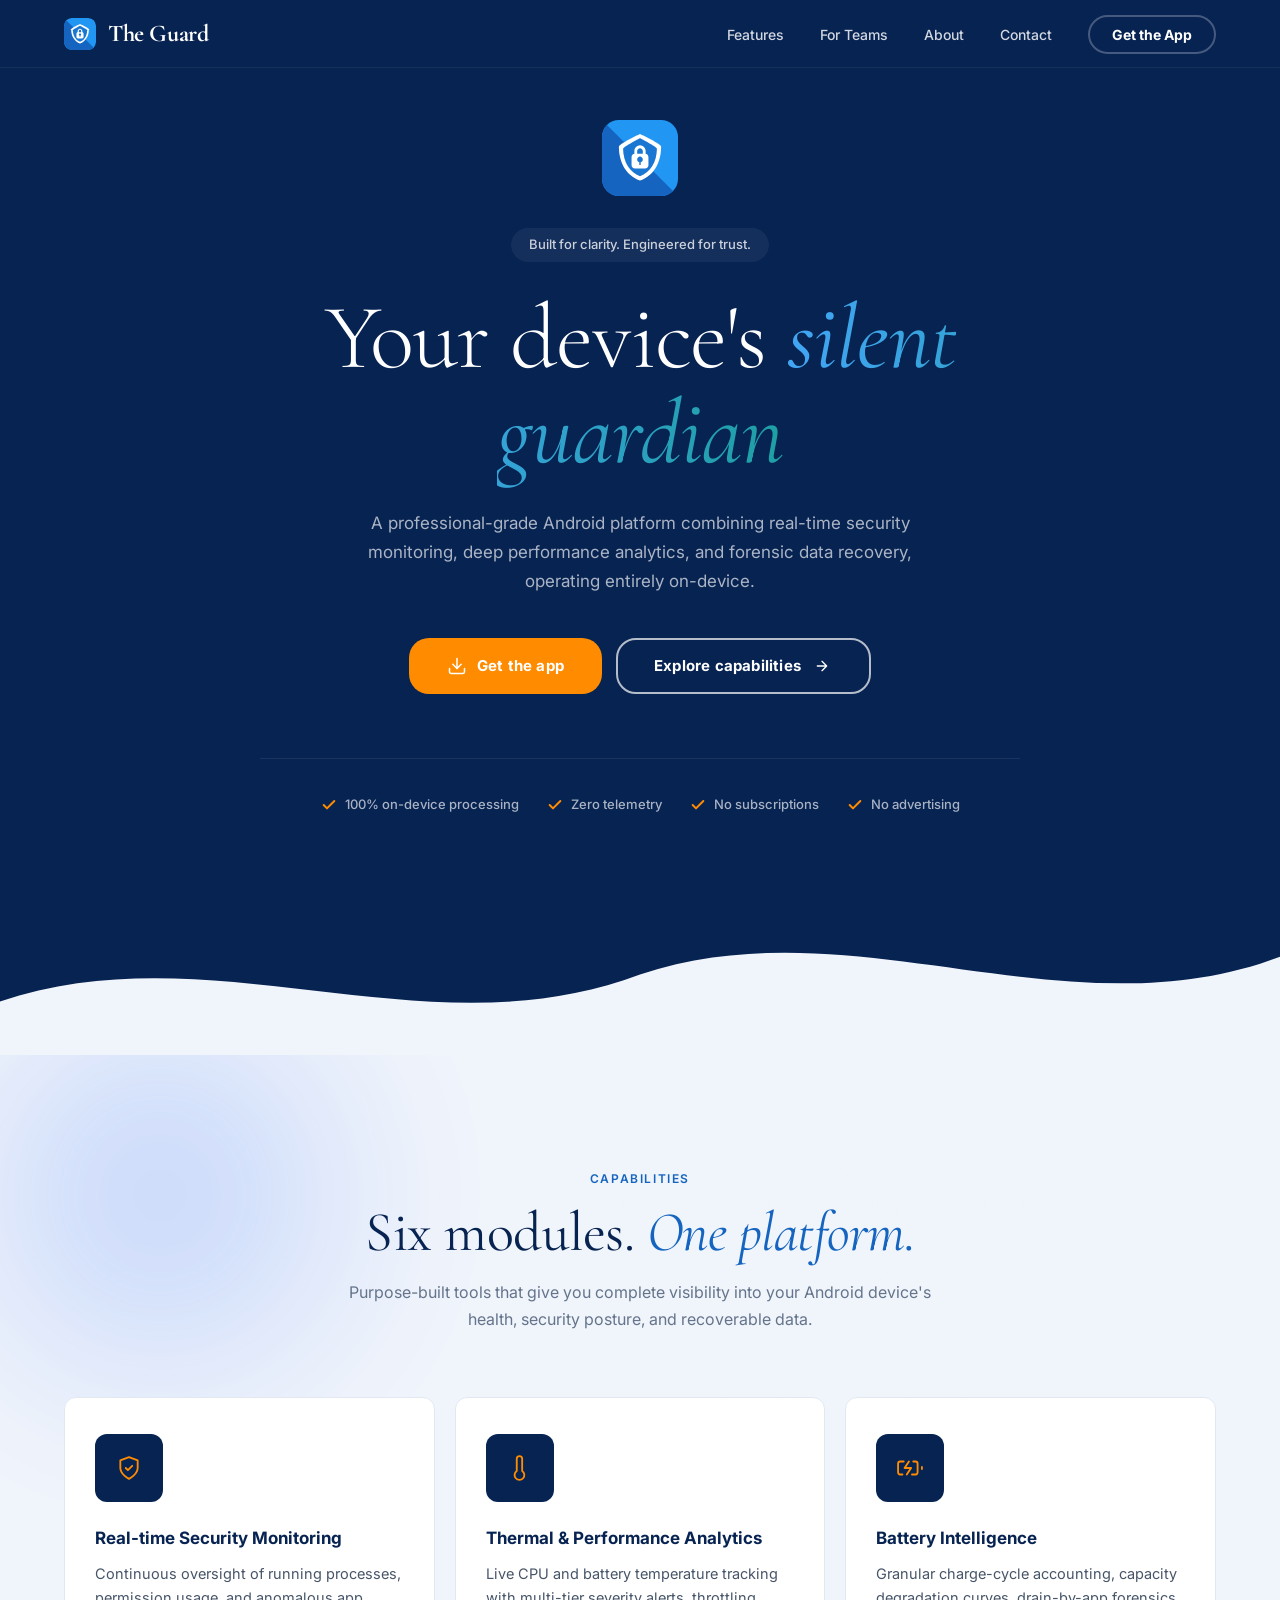
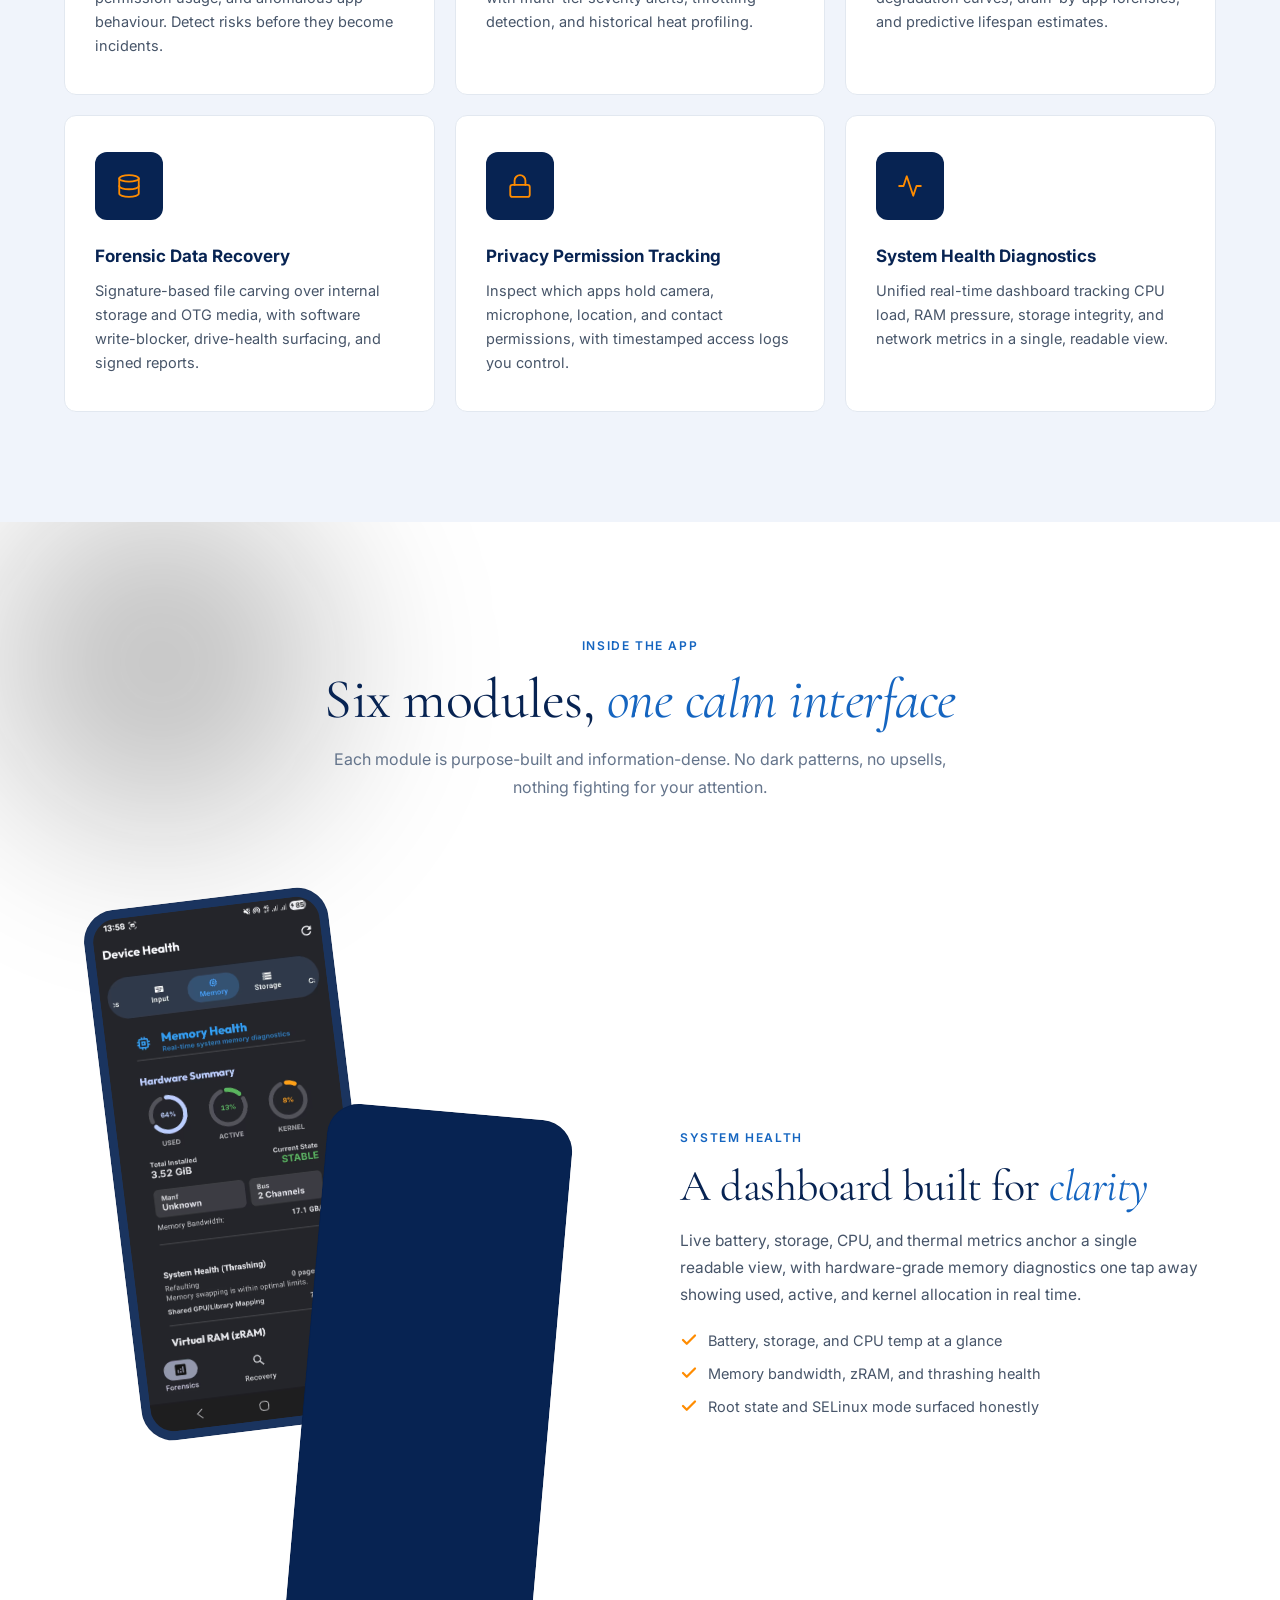
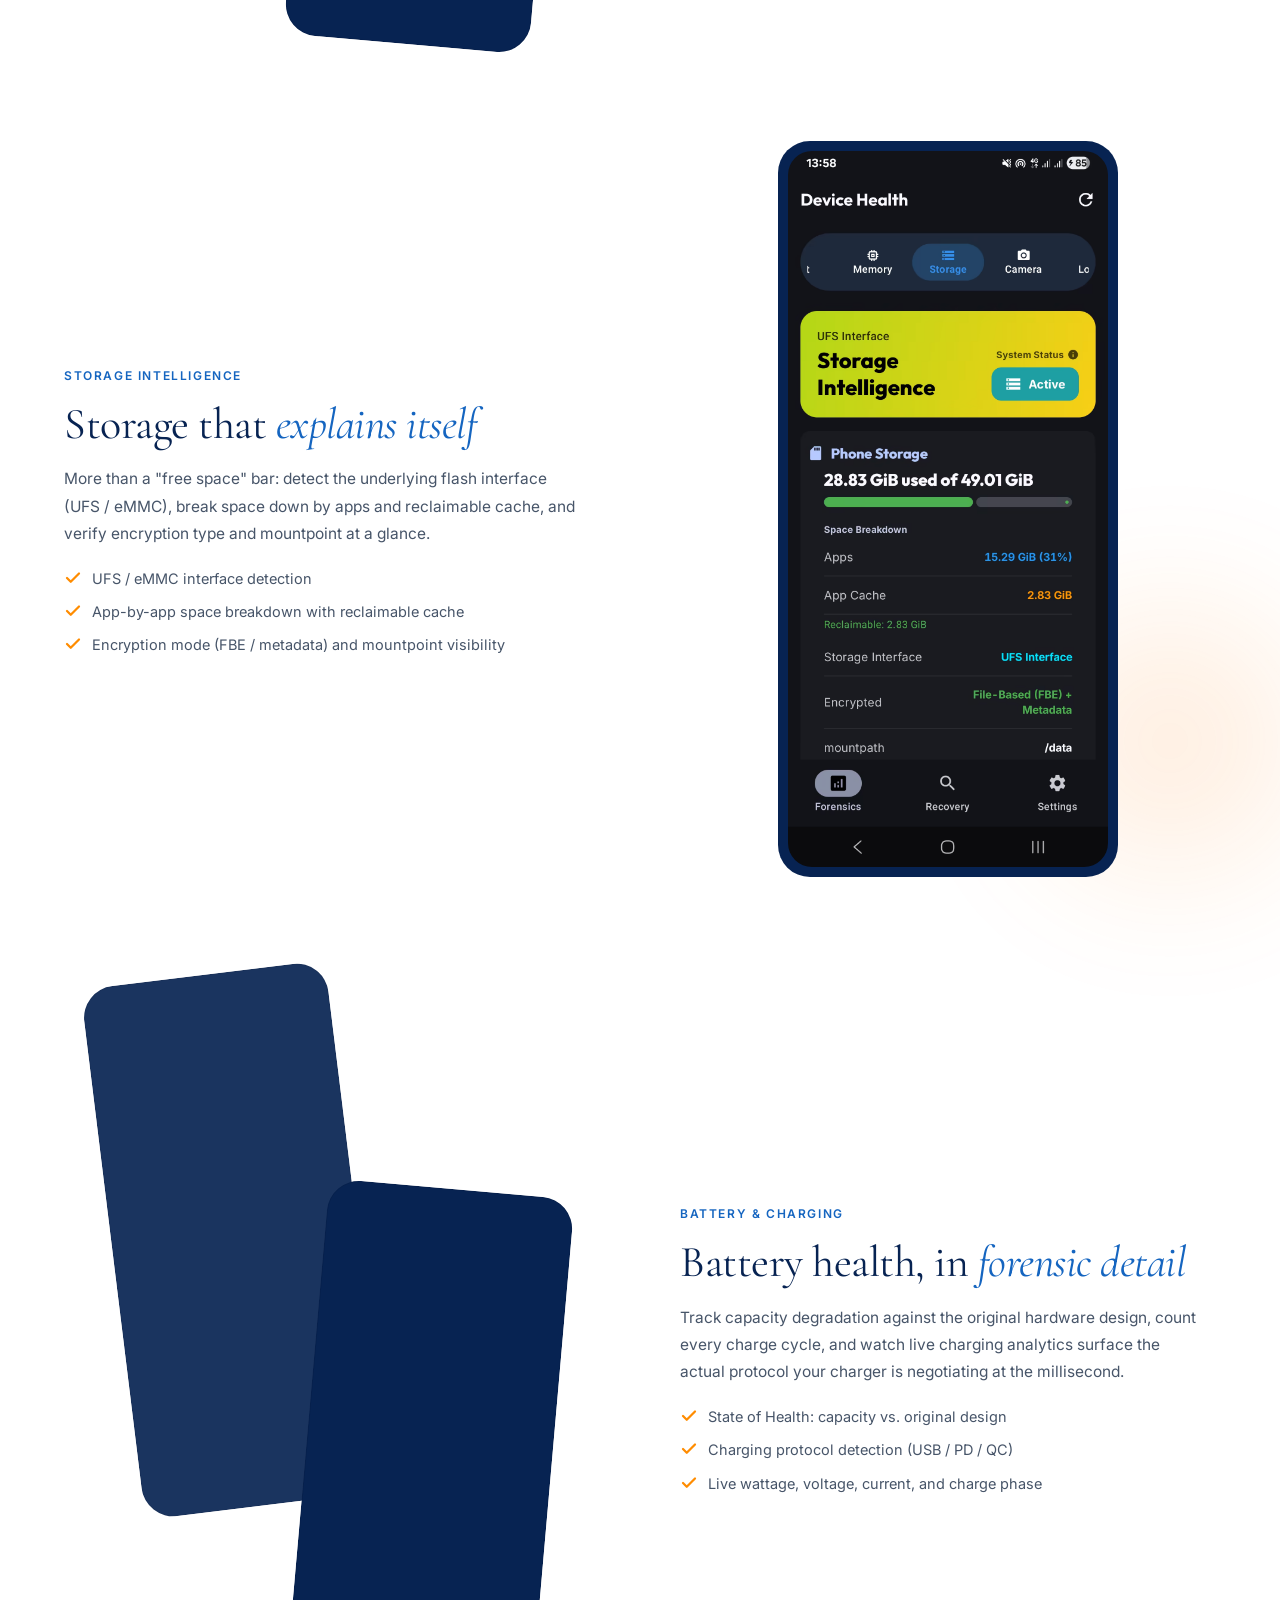
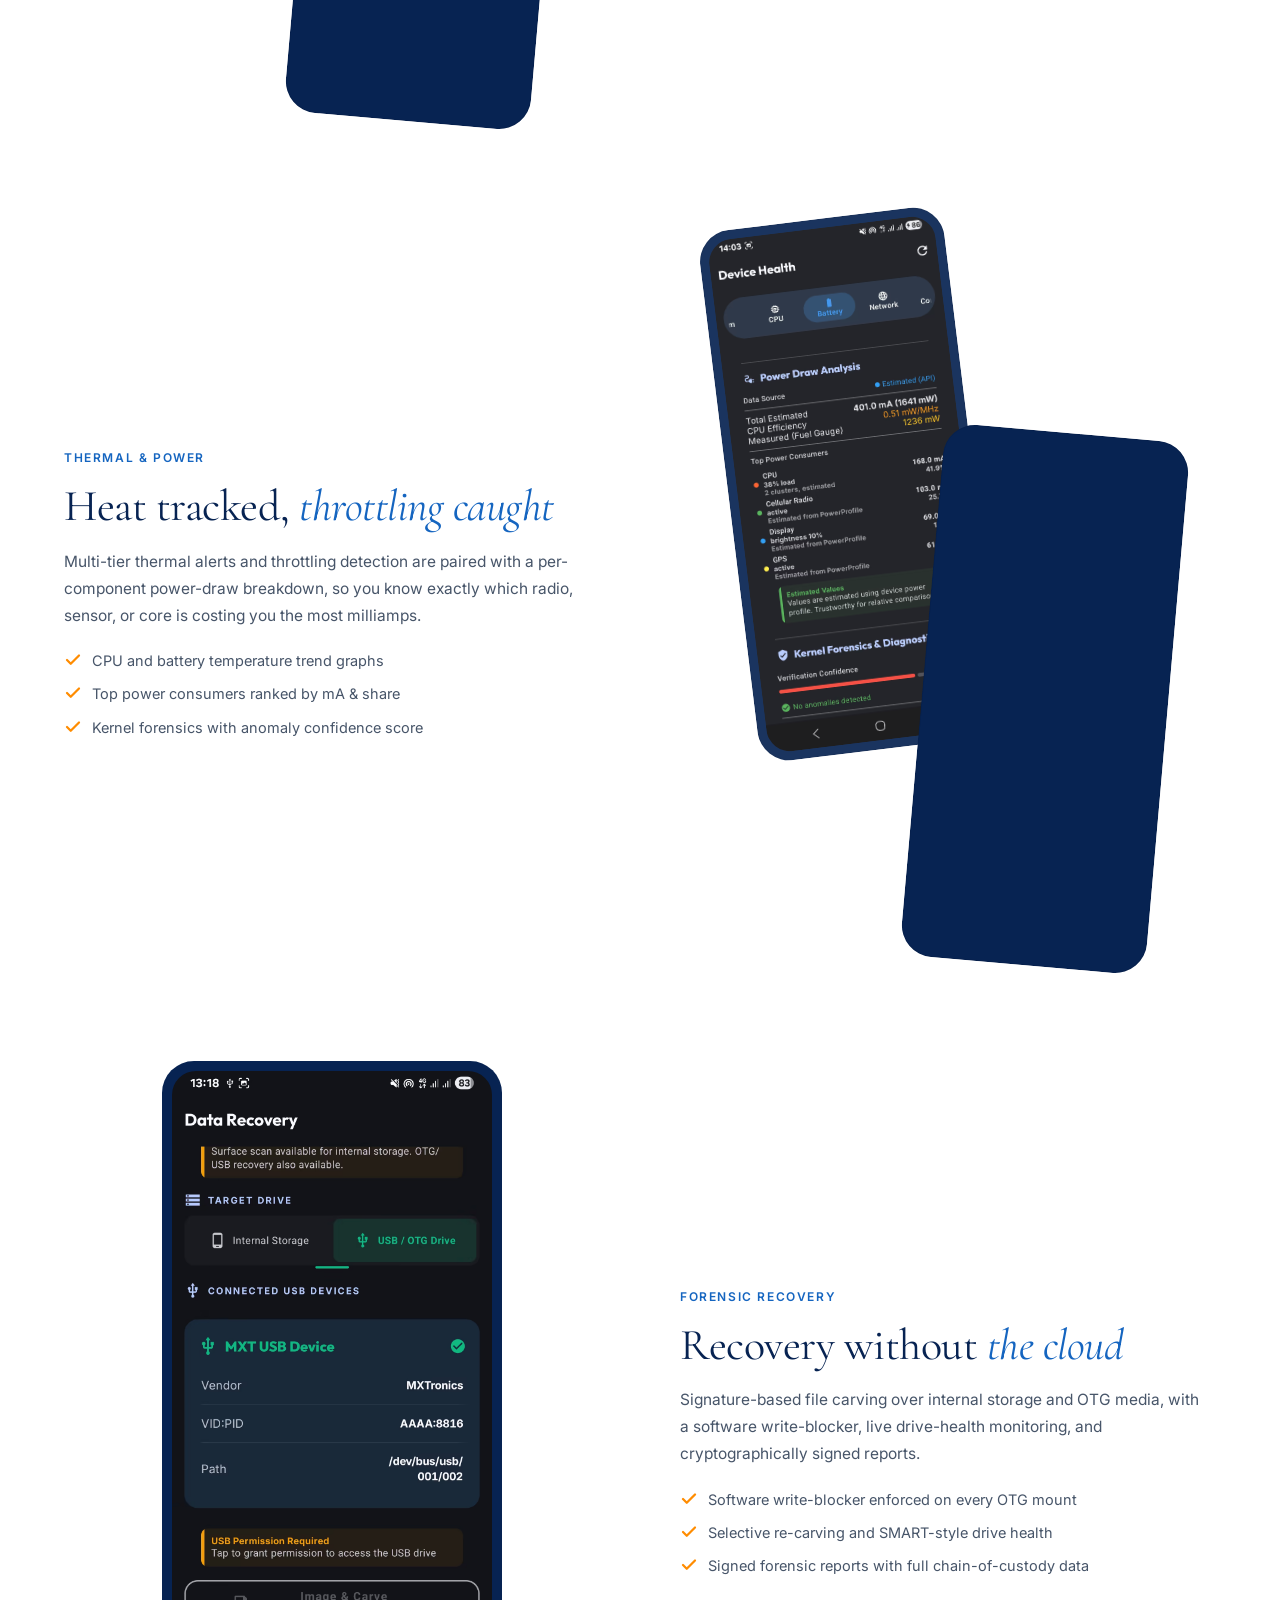
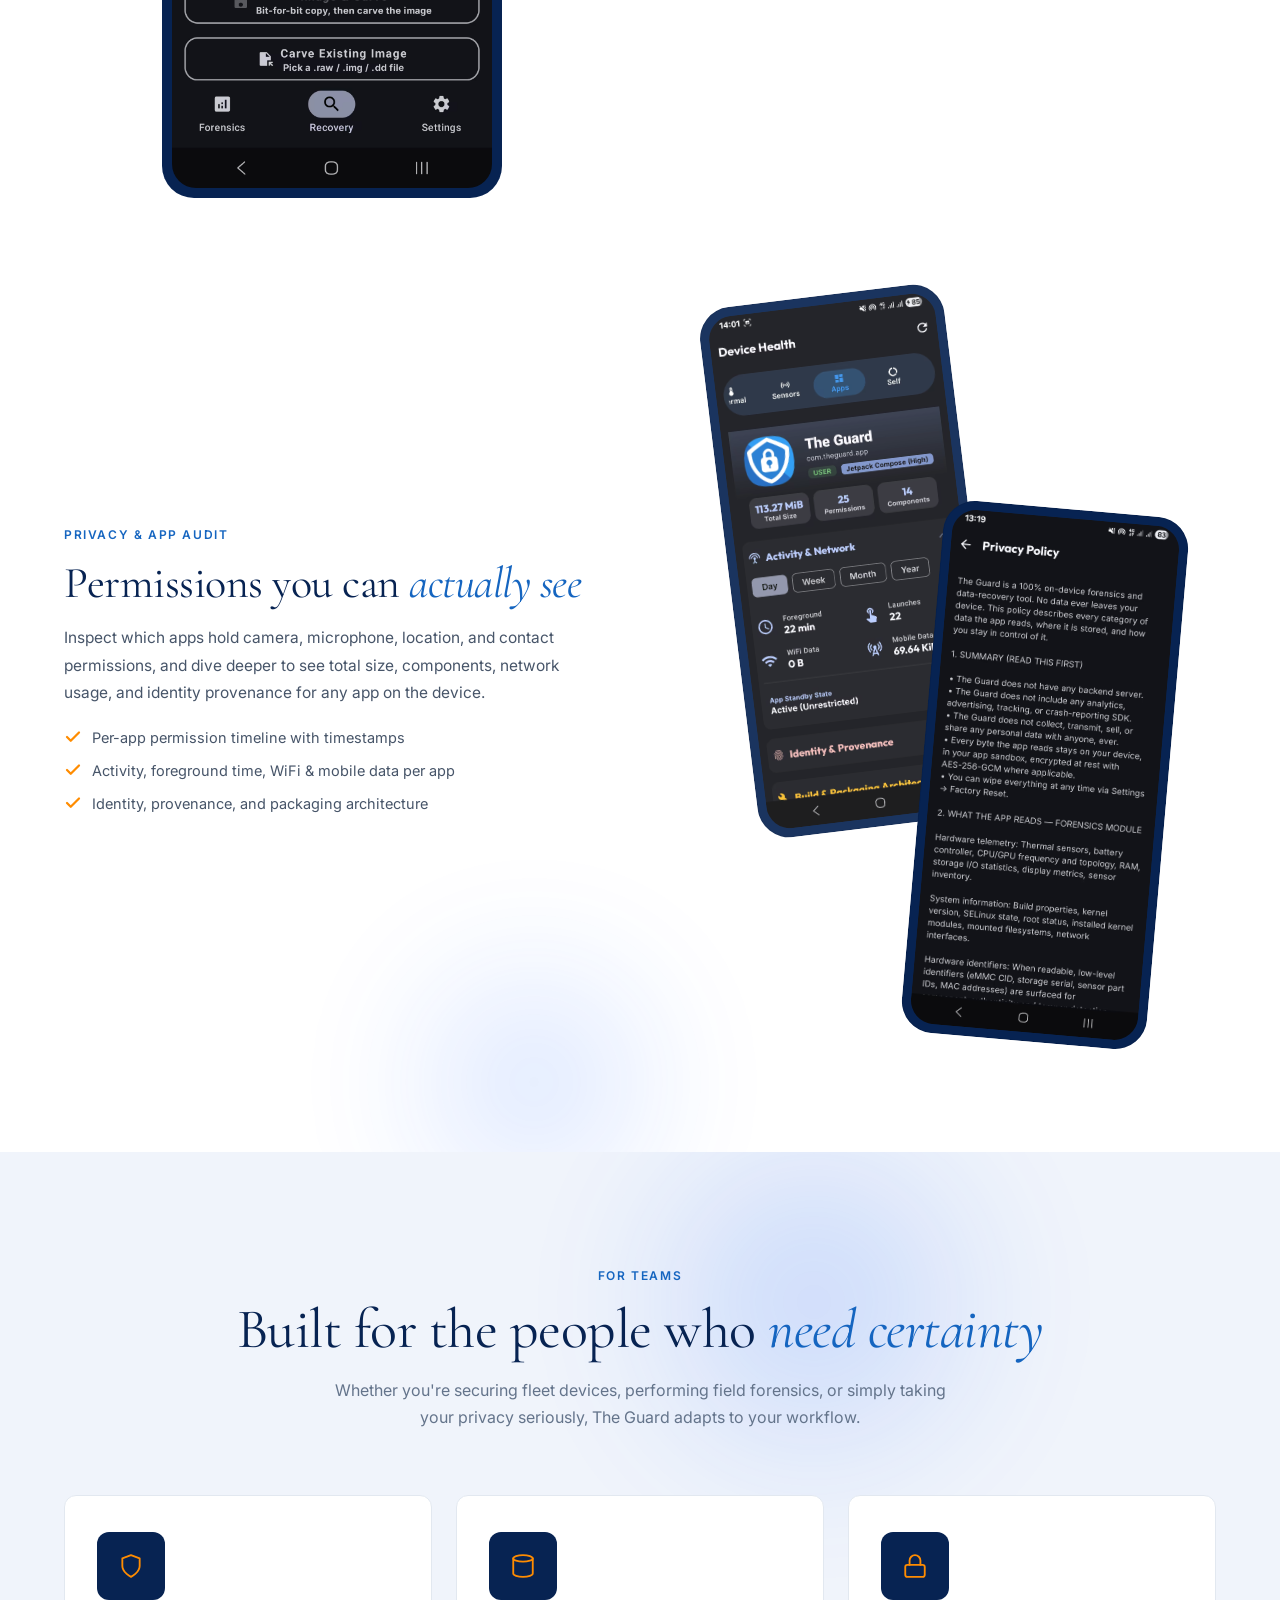
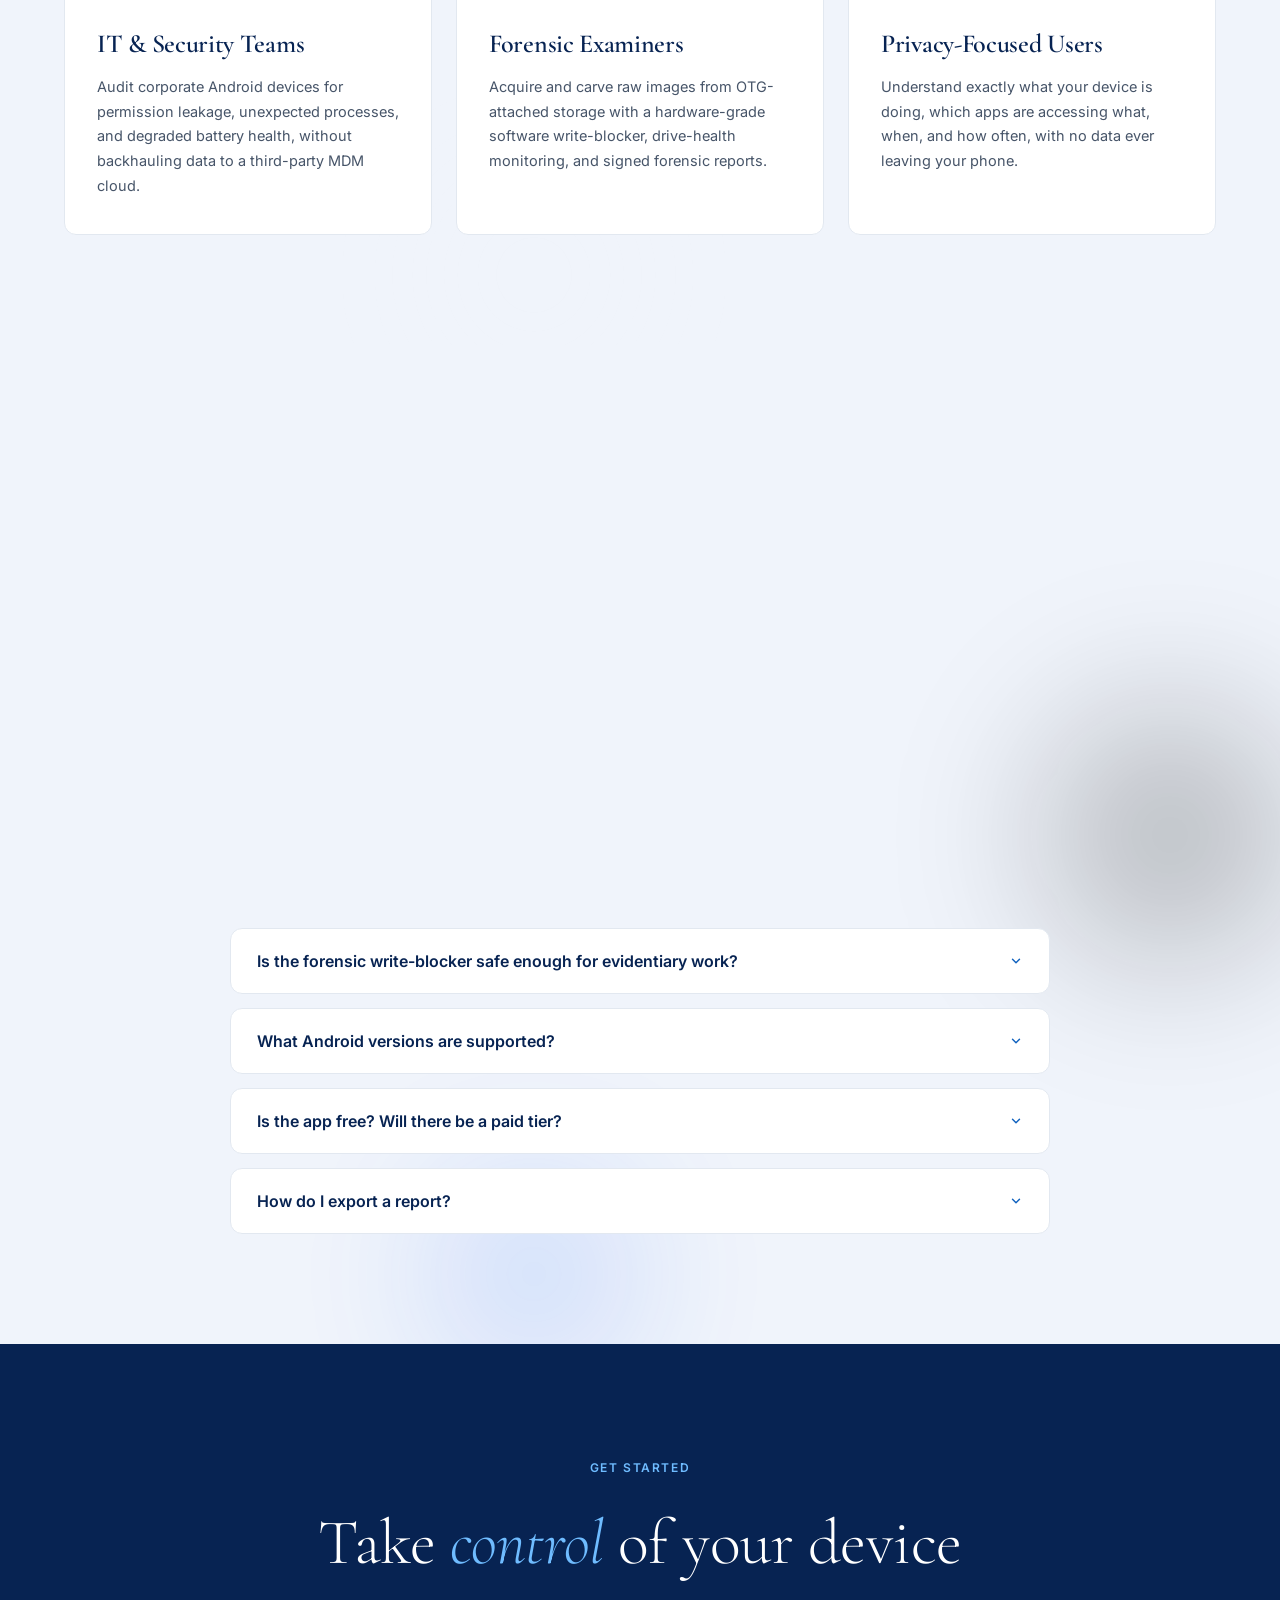
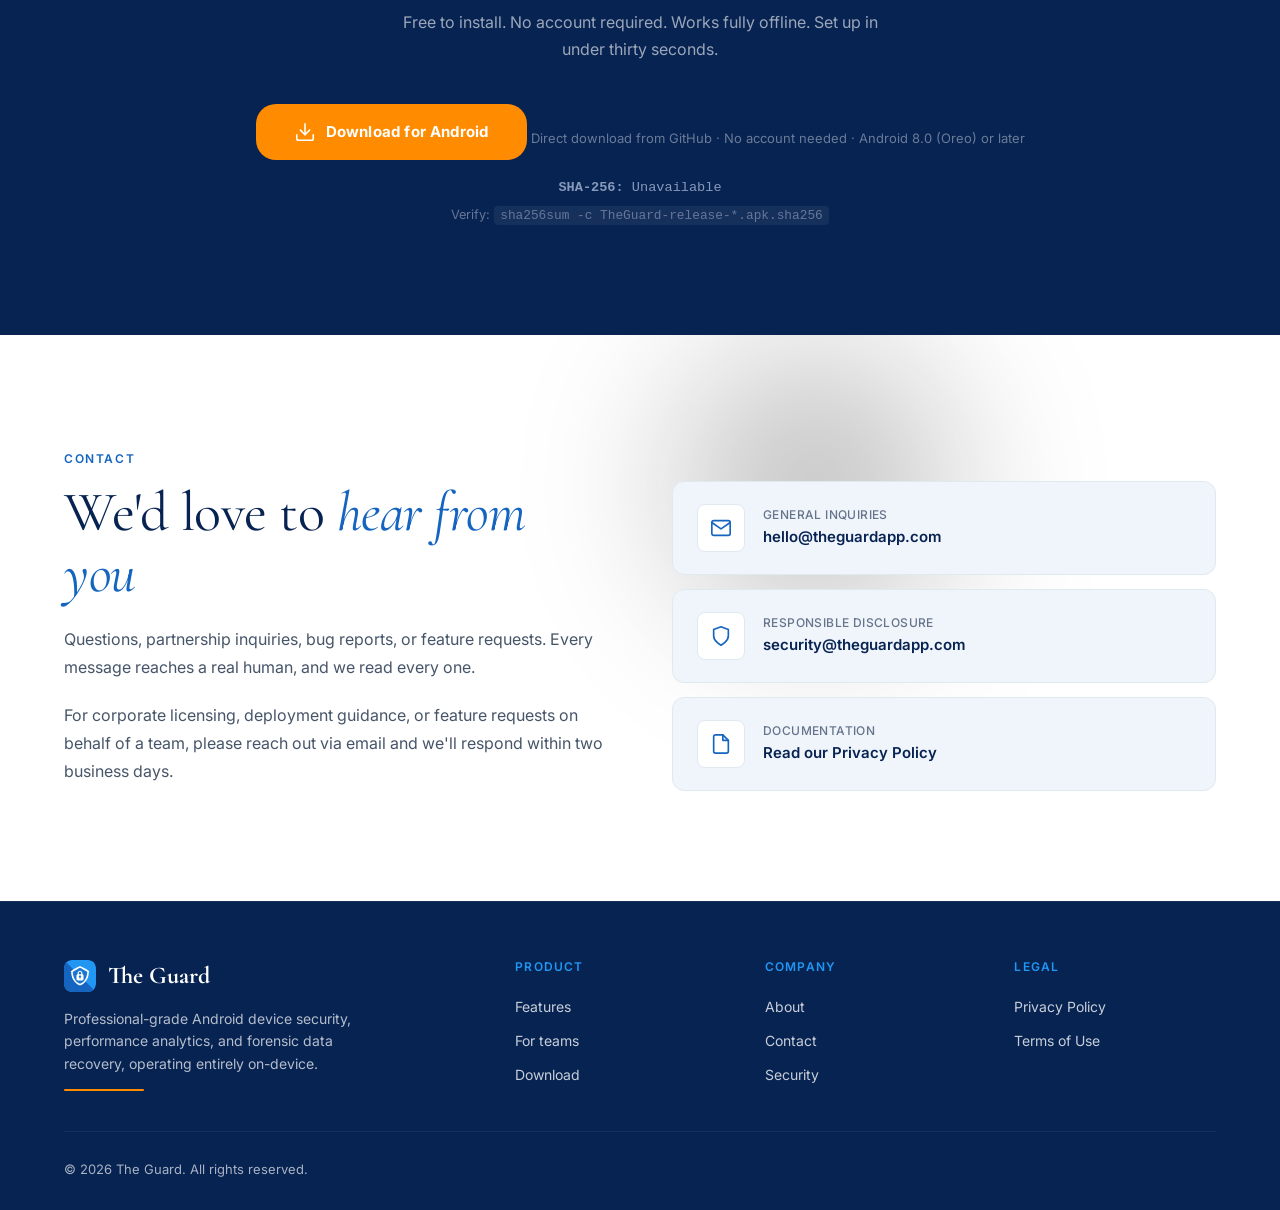
==== index.html @ e8d5ac8f "Dynamic SHA-256 fetch from latest release; update download button dynamically" ====
<!DOCTYPE html>
<html lang="en" class="no-js">
<head>
<meta charset="UTF-8">
<meta name="viewport" content="width=device-width, initial-scale=1.0">
<meta name="theme-color" content="#07101F">
<script>document.documentElement.classList.replace('no-js','js');</script>
<title>The Guard — Professional Device Security & Health Platform</title>
<meta name="description" content="Local-first Android security, performance analytics, and forensic-grade data recovery. Zero telemetry. Zero subscriptions.">
<link rel="canonical" href="https://theguardapp.github.io/">

<meta property="og:type" content="website">
<meta property="og:title" content="The Guard — Professional Device Security & Health Platform">
<meta property="og:description" content="Local-first Android security, performance analytics, and forensic-grade data recovery. Zero telemetry.">
<meta property="og:url" content="https://theguardapp.github.io/">
<meta property="og:image" content="https://theguardapp.github.io/assets/og-image.png">
<meta property="og:image:width" content="1200">
<meta property="og:image:height" content="630">
<meta property="og:image:alt" content="The Guard — your device's silent guardian. Local-first Android security, analytics & forensic recovery.">
<meta name="twitter:card" content="summary_large_image">
<meta name="twitter:title" content="The Guard — Professional Device Security & Health Platform">
<meta name="twitter:description" content="Local-first Android security, performance analytics, and forensic-grade data recovery.">
<meta name="twitter:image" content="https://theguardapp.github.io/assets/og-image.png">

<link rel="icon" type="image/svg+xml" href="favicon.svg">
<link rel="preconnect" href="https://fonts.googleapis.com">
<link rel="preconnect" href="https://fonts.gstatic.com" crossorigin>
<link href="https://fonts.googleapis.com/css2?family=Cormorant+Garamond:ital,wght@0,300;0,400;0,600;0,700;1,400&family=Inter:wght@300;400;500;600;700&display=swap" rel="stylesheet">
<link rel="stylesheet" href="assets/style.css">

<!-- Overrides: orb palette + mobile footer alignment -->
<style>
  /* Orb colour overrides: blue · orange · white · black */
  .orb-blue   { background: radial-gradient(circle, rgba(30, 100, 255, 0.55) 0%, transparent 70%); }
  .orb-teal   { background: radial-gradient(circle, rgba(255, 130, 20, 0.50) 0%, transparent 70%); }
  .orb-violet { background: radial-gradient(circle, rgba(255, 255, 255, 0.30) 0%, transparent 70%); }
  .orb-cyan   { background: radial-gradient(circle, rgba(10, 10, 10, 0.60) 0%, transparent 70%); }

  /* Footer columns: left-align on mobile */
  @media (max-width: 768px) {
    .footer-col,
    .footer-col h3,
    .footer-col ul,
    .footer-col ul li,
    .footer-col ul li a {
      text-align: left;
      align-items: flex-start;
      justify-content: flex-start;
    }
  }
</style>

<script type="application/ld+json">
{
  "@context":"https://schema.org",
  "@type":"SoftwareApplication",
  "name":"The Guard",
  "operatingSystem":"Android 8.0+",
  "applicationCategory":"SecurityApplication",
  "offers":{"@type":"Offer","price":"0","priceCurrency":"USD"}
}
</script>
</head>
<body>

<a class="skip-link" href="#main">Skip to content</a>

<!-- NAV -->
<nav id="nav" aria-label="Primary">
  <a href="#hero" class="nav-brand">
    <img class="mark" src="favicon.svg" alt="" aria-hidden="true">
    The Guard
  </a>
  <button class="nav-toggle" aria-label="Toggle navigation" aria-expanded="false" aria-controls="nav-links">
    <svg viewBox="0 0 24 24" fill="none" stroke="currentColor" stroke-width="2" stroke-linecap="round" stroke-linejoin="round">
      <line x1="4" y1="7" x2="20" y2="7"/><line x1="4" y1="12" x2="20" y2="12"/><line x1="4" y1="17" x2="20" y2="17"/>
    </svg>
  </button>
  <ul class="nav-links" id="nav-links">
    <li><a href="#features">Features</a></li>
    <li><a href="#use-cases">For Teams</a></li>
    <li><a href="about.html">About</a></li>
    <li><a href="#contact">Contact</a></li>
    <li><a href="#download" class="nav-cta">Get the App</a></li>
  </ul>
</nav>

<main id="main">

<!-- HERO -->
<section id="hero">
  <img class="hero-mark" src="favicon.svg" alt="The Guard logo">
  <div class="hero-eyebrow">Built for clarity. Engineered for trust.</div>
  <h1 class="hero-title">Your device's <em>silent guardian</em></h1>
  <p class="hero-sub">A professional-grade Android platform combining real-time security monitoring, deep performance analytics, and forensic data recovery, operating entirely on-device.</p>
  <div class="hero-actions">
    <a href="#download" class="btn btn-primary">
      <svg width="20" height="20" viewBox="0 0 24 24" fill="none" stroke="currentColor" stroke-width="1.8" stroke-linecap="round" stroke-linejoin="round" aria-hidden="true">
        <path d="M21 15v4a2 2 0 0 1-2 2H5a2 2 0 0 1-2-2v-4"/><polyline points="7 10 12 15 17 10"/><line x1="12" y1="15" x2="12" y2="3"/>
      </svg>
      Get the app
    </a>
    <a href="#features" class="btn btn-ghost">
      Explore capabilities
      <svg width="16" height="16" viewBox="0 0 24 24" fill="none" stroke="currentColor" stroke-width="2" stroke-linecap="round" stroke-linejoin="round" aria-hidden="true">
        <path d="M5 12h14M12 5l7 7-7 7"/>
      </svg>
    </a>
  </div>
  <div class="trust-strip">
    <span class="trust-pill">
      <svg viewBox="0 0 24 24" fill="none" stroke="currentColor" stroke-width="2" stroke-linecap="round" stroke-linejoin="round"><path d="M20 6 9 17l-5-5"/></svg>
      100% on-device processing
    </span>
    <span class="trust-pill">
      <svg viewBox="0 0 24 24" fill="none" stroke="currentColor" stroke-width="2" stroke-linecap="round" stroke-linejoin="round"><path d="M20 6 9 17l-5-5"/></svg>
      Zero telemetry
    </span>
    <span class="trust-pill">
      <svg viewBox="0 0 24 24" fill="none" stroke="currentColor" stroke-width="2" stroke-linecap="round" stroke-linejoin="round"><path d="M20 6 9 17l-5-5"/></svg>
      No subscriptions
    </span>
    <span class="trust-pill">
      <svg viewBox="0 0 24 24" fill="none" stroke="currentColor" stroke-width="2" stroke-linecap="round" stroke-linejoin="round"><path d="M20 6 9 17l-5-5"/></svg>
      No advertising
    </span>
  </div>
  <svg class="hero-wave" viewBox="0 0 1440 200" preserveAspectRatio="none" aria-hidden="true">
    <path d="M0,140 C240,60 480,200 720,110 C960,30 1200,180 1440,90 L1440,200 L0,200 Z"/>
  </svg>
</section>

<!-- FEATURES -->
<section id="features">
  <div class="orb-layer" aria-hidden="true">
    <span class="orb orb-blue orb-1"></span>
    <span class="orb orb-violet orb-4"></span>
  </div>
  <div class="container">
    <div class="section-head">
      <span class="section-tag reveal">Capabilities</span>
      <h2 class="section-title reveal d1">Six modules. <em>One platform.</em></h2>
      <p class="section-sub reveal d2">Purpose-built tools that give you complete visibility into your Android device's health, security posture, and recoverable data.</p>
    </div>
    <div class="features-grid reveal">
      <article class="feat-card">
        <div class="feat-icon">
          <svg viewBox="0 0 24 24" fill="none" stroke="currentColor" stroke-width="1.7" stroke-linecap="round" stroke-linejoin="round" aria-hidden="true">
            <path d="M12 22s8-4 8-10V5l-8-3-8 3v7c0 6 8 10 8 10z"/><path d="m9 12 2 2 4-4"/>
          </svg>
        </div>
        <h3 class="feat-title">Real-time Security Monitoring</h3>
        <p class="feat-desc">Continuous oversight of running processes, permission usage, and anomalous app behaviour. Detect risks before they become incidents.</p>
      </article>

      <article class="feat-card">
        <div class="feat-icon">
          <svg viewBox="0 0 24 24" fill="none" stroke="currentColor" stroke-width="1.7" stroke-linecap="round" stroke-linejoin="round" aria-hidden="true">
            <path d="M14 14.76V3.5a2.5 2.5 0 0 0-5 0v11.26a4.5 4.5 0 1 0 5 0z"/>
          </svg>
        </div>
        <h3 class="feat-title">Thermal & Performance Analytics</h3>
        <p class="feat-desc">Live CPU and battery temperature tracking with multi-tier severity alerts, throttling detection, and historical heat profiling.</p>
      </article>

      <article class="feat-card">
        <div class="feat-icon">
          <svg viewBox="0 0 24 24" fill="none" stroke="currentColor" stroke-width="1.7" stroke-linecap="round" stroke-linejoin="round" aria-hidden="true">
            <path d="M5 18H3a2 2 0 0 1-2-2V8a2 2 0 0 1 2-2h3.19M15 6h2a2 2 0 0 1 2 2v8a2 2 0 0 1-2 2h-3.19"/><line x1="23" y1="13" x2="23" y2="11"/><polyline points="11 6 7 12 13 12 9 18"/>
          </svg>
        </div>
        <h3 class="feat-title">Battery Intelligence</h3>
        <p class="feat-desc">Granular charge-cycle accounting, capacity degradation curves, drain-by-app forensics, and predictive lifespan estimates.</p>
      </article>

      <article class="feat-card">
        <div class="feat-icon">
          <svg viewBox="0 0 24 24" fill="none" stroke="currentColor" stroke-width="1.7" stroke-linecap="round" stroke-linejoin="round" aria-hidden="true">
            <ellipse cx="12" cy="5" rx="9" ry="3"/><path d="M3 5v14a9 3 0 0 0 18 0V5"/><path d="M3 12a9 3 0 0 0 18 0"/>
          </svg>
        </div>
        <h3 class="feat-title">Forensic Data Recovery</h3>
        <p class="feat-desc">Signature-based file carving over internal storage and OTG media, with software write-blocker, drive-health surfacing, and signed reports.</p>
      </article>

      <article class="feat-card">
        <div class="feat-icon">
          <svg viewBox="0 0 24 24" fill="none" stroke="currentColor" stroke-width="1.7" stroke-linecap="round" stroke-linejoin="round" aria-hidden="true">
            <rect x="3" y="11" width="18" height="11" rx="2" ry="2"/><path d="M7 11V7a5 5 0 0 1 10 0v4"/>
          </svg>
        </div>
        <h3 class="feat-title">Privacy Permission Tracking</h3>
        <p class="feat-desc">Inspect which apps hold camera, microphone, location, and contact permissions, with timestamped access logs you control.</p>
      </article>

      <article class="feat-card">
        <div class="feat-icon">
          <svg viewBox="0 0 24 24" fill="none" stroke="currentColor" stroke-width="1.7" stroke-linecap="round" stroke-linejoin="round" aria-hidden="true">
            <polyline points="22 12 18 12 15 21 9 3 6 12 2 12"/>
          </svg>
        </div>
        <h3 class="feat-title">System Health Diagnostics</h3>
        <p class="feat-desc">Unified real-time dashboard tracking CPU load, RAM pressure, storage integrity, and network metrics in a single, readable view.</p>
      </article>
    </div>
  </div>
</section>

<!-- SPOTLIGHT -->
<section id="spotlight">
  <div class="orb-layer" aria-hidden="true">
    <span class="orb orb-cyan orb-1"></span>
    <span class="orb orb-teal orb-2"></span>
    <span class="orb orb-blue orb-3"></span>
  </div>
  <div class="container">
    <div class="section-head">
      <span class="section-tag reveal">Inside the app</span>
      <h2 class="section-title reveal d1">Six modules, <em>one calm interface</em></h2>
      <p class="section-sub reveal d2">Each module is purpose-built and information-dense. No dark patterns, no upsells, nothing fighting for your attention.</p>
    </div>

    <!-- Row 1: System Health -->
    <div class="spotlight-row">
      <div class="spotlight-img spotlight-img--pair">
        <div class="phone-frame phone-back">
          <picture>
            <source type="image/avif" srcset="screenshots/Memory_page_The%20Guard.avif">
            <source type="image/webp" srcset="screenshots/Memory_page_The%20Guard.webp">
            <img src="screenshots/Memory_page_The%20Guard.jpg" alt="The Guard — Memory health diagnostics" loading="lazy" decoding="async" width="1080" height="2400">
          </picture>
        </div>
        <div class="phone-frame phone-front">
          <picture>
            <source type="image/avif" srcset="screenshots/Dashboard_The%20Guard.avif">
            <source type="image/webp" srcset="screenshots/Dashboard_The%20Guard.webp">
            <img src="screenshots/Dashboard_The%20Guard.jpg" alt="The Guard — Device Health dashboard" loading="lazy" decoding="async" width="1080" height="2400">
          </picture>
        </div>
      </div>
      <div class="spotlight-copy">
        <span class="spotlight-eyebrow">System health</span>
        <h3 class="spotlight-title">A dashboard built for <em>clarity</em></h3>
        <p class="spotlight-desc">Live battery, storage, CPU, and thermal metrics anchor a single readable view, with hardware-grade memory diagnostics one tap away showing used, active, and kernel allocation in real time.</p>
        <ul class="spotlight-list">
          <li><svg viewBox="0 0 24 24" fill="none" stroke="currentColor" stroke-width="2.4" stroke-linecap="round" stroke-linejoin="round"><path d="M20 6 9 17l-5-5"/></svg>Battery, storage, and CPU temp at a glance</li>
          <li><svg viewBox="0 0 24 24" fill="none" stroke="currentColor" stroke-width="2.4" stroke-linecap="round" stroke-linejoin="round"><path d="M20 6 9 17l-5-5"/></svg>Memory bandwidth, zRAM, and thrashing health</li>
          <li><svg viewBox="0 0 24 24" fill="none" stroke="currentColor" stroke-width="2.4" stroke-linecap="round" stroke-linejoin="round"><path d="M20 6 9 17l-5-5"/></svg>Root state and SELinux mode surfaced honestly</li>
        </ul>
      </div>
    </div>

    <!-- Row 2: Storage Intelligence -->
    <div class="spotlight-row reverse">
      <div class="spotlight-img">
        <picture>
          <source type="image/avif" srcset="screenshots/Storage_page_The%20Guard.avif">
          <source type="image/webp" srcset="screenshots/Storage_page_The%20Guard.webp">
          <img src="screenshots/Storage_page_The%20Guard.jpg" alt="The Guard — Storage Intelligence panel" loading="lazy" decoding="async" width="1080" height="2400">
        </picture>
      </div>
      <div class="spotlight-copy">
        <span class="spotlight-eyebrow">Storage intelligence</span>
        <h3 class="spotlight-title">Storage that <em>explains itself</em></h3>
        <p class="spotlight-desc">More than a "free space" bar: detect the underlying flash interface (UFS / eMMC), break space down by apps and reclaimable cache, and verify encryption type and mountpoint at a glance.</p>
        <ul class="spotlight-list">
          <li><svg viewBox="0 0 24 24" fill="none" stroke="currentColor" stroke-width="2.4" stroke-linecap="round" stroke-linejoin="round"><path d="M20 6 9 17l-5-5"/></svg>UFS / eMMC interface detection</li>
          <li><svg viewBox="0 0 24 24" fill="none" stroke="currentColor" stroke-width="2.4" stroke-linecap="round" stroke-linejoin="round"><path d="M20 6 9 17l-5-5"/></svg>App-by-app space breakdown with reclaimable cache</li>
          <li><svg viewBox="0 0 24 24" fill="none" stroke="currentColor" stroke-width="2.4" stroke-linecap="round" stroke-linejoin="round"><path d="M20 6 9 17l-5-5"/></svg>Encryption mode (FBE / metadata) and mountpoint visibility</li>
        </ul>
      </div>
    </div>

    <!-- Row 3: Battery & Charging -->
    <div class="spotlight-row">
      <div class="spotlight-img spotlight-img--pair">
        <div class="phone-frame phone-back">
          <picture>
            <source type="image/avif" srcset="screenshots/Live_charging_analysis_The%20Guard.avif">
            <source type="image/webp" srcset="screenshots/Live_charging_analysis_The%20Guard.webp">
            <img src="screenshots/Live_charging_analysis_The%20Guard.jpg" alt="The Guard — Live charging analytics" loading="lazy" decoding="async" width="1080" height="2400">
          </picture>
        </div>
        <div class="phone-frame phone-front">
          <picture>
            <source type="image/avif" srcset="screenshots/Battery_page_The%20Guard.avif">
            <source type="image/webp" srcset="screenshots/Battery_page_The%20Guard.webp">
            <img src="screenshots/Battery_page_The%20Guard.jpg" alt="The Guard — Battery health and longevity" loading="lazy" decoding="async" width="1080" height="2400">
          </picture>
        </div>
      </div>
      <div class="spotlight-copy">
        <span class="spotlight-eyebrow">Battery &amp; charging</span>
        <h3 class="spotlight-title">Battery health, in <em>forensic detail</em></h3>
        <p class="spotlight-desc">Track capacity degradation against the original hardware design, count every charge cycle, and watch live charging analytics surface the actual protocol your charger is negotiating at the millisecond.</p>
        <ul class="spotlight-list">
          <li><svg viewBox="0 0 24 24" fill="none" stroke="currentColor" stroke-width="2.4" stroke-linecap="round" stroke-linejoin="round"><path d="M20 6 9 17l-5-5"/></svg>State of Health: capacity vs. original design</li>
          <li><svg viewBox="0 0 24 24" fill="none" stroke="currentColor" stroke-width="2.4" stroke-linecap="round" stroke-linejoin="round"><path d="M20 6 9 17l-5-5"/></svg>Charging protocol detection (USB / PD / QC)</li>
          <li><svg viewBox="0 0 24 24" fill="none" stroke="currentColor" stroke-width="2.4" stroke-linecap="round" stroke-linejoin="round"><path d="M20 6 9 17l-5-5"/></svg>Live wattage, voltage, current, and charge phase</li>
        </ul>
      </div>
    </div>

    <!-- Row 4: Thermal & Power -->
    <div class="spotlight-row reverse">
      <div class="spotlight-img spotlight-img--pair">
        <div class="phone-frame phone-back">
          <picture>
            <source type="image/avif" srcset="screenshots/Power_draw_analytics_The%20Guard.avif">
            <source type="image/webp" srcset="screenshots/Power_draw_analytics_The%20Guard.webp">
            <img src="screenshots/Power_draw_analytics_The%20Guard.jpg" alt="The Guard — Power draw analytics" loading="lazy" decoding="async" width="1080" height="2400">
          </picture>
        </div>
        <div class="phone-frame phone-front">
          <picture>
            <source type="image/avif" srcset="screenshots/Thermals_The%20Guard.avif">
            <source type="image/webp" srcset="screenshots/Thermals_The%20Guard.webp">
            <img src="screenshots/Thermals_The%20Guard.jpg" alt="The Guard — Thermal &amp; performance analytics" loading="lazy" decoding="async" width="1080" height="2400">
          </picture>
        </div>
      </div>
      <div class="spotlight-copy">
        <span class="spotlight-eyebrow">Thermal &amp; power</span>
        <h3 class="spotlight-title">Heat tracked, <em>throttling caught</em></h3>
        <p class="spotlight-desc">Multi-tier thermal alerts and throttling detection are paired with a per-component power-draw breakdown, so you know exactly which radio, sensor, or core is costing you the most milliamps.</p>
        <ul class="spotlight-list">
          <li><svg viewBox="0 0 24 24" fill="none" stroke="currentColor" stroke-width="2.4" stroke-linecap="round" stroke-linejoin="round"><path d="M20 6 9 17l-5-5"/></svg>CPU and battery temperature trend graphs</li>
          <li><svg viewBox="0 0 24 24" fill="none" stroke="currentColor" stroke-width="2.4" stroke-linecap="round" stroke-linejoin="round"><path d="M20 6 9 17l-5-5"/></svg>Top power consumers ranked by mA &amp; share</li>
          <li><svg viewBox="0 0 24 24" fill="none" stroke="currentColor" stroke-width="2.4" stroke-linecap="round" stroke-linejoin="round"><path d="M20 6 9 17l-5-5"/></svg>Kernel forensics with anomaly confidence score</li>
        </ul>
      </div>
    </div>

    <!-- Row 5: Forensic Recovery -->
    <div class="spotlight-row">
      <div class="spotlight-img">
        <picture>
          <source type="image/avif" srcset="screenshots/Recovery_The%20Guard.avif">
          <source type="image/webp" srcset="screenshots/Recovery_The%20Guard.webp">
          <img src="screenshots/Recovery_The%20Guard.jpg" alt="The Guard — Forensic recovery scan" loading="lazy" decoding="async" width="1080" height="2400">
        </picture>
      </div>
      <div class="spotlight-copy">
        <span class="spotlight-eyebrow">Forensic recovery</span>
        <h3 class="spotlight-title">Recovery without <em>the cloud</em></h3>
        <p class="spotlight-desc">Signature-based file carving over internal storage and OTG media, with a software write-blocker, live drive-health monitoring, and cryptographically signed reports.</p>
        <ul class="spotlight-list">
          <li><svg viewBox="0 0 24 24" fill="none" stroke="currentColor" stroke-width="2.4" stroke-linecap="round" stroke-linejoin="round"><path d="M20 6 9 17l-5-5"/></svg>Software write-blocker enforced on every OTG mount</li>
          <li><svg viewBox="0 0 24 24" fill="none" stroke="currentColor" stroke-width="2.4" stroke-linecap="round" stroke-linejoin="round"><path d="M20 6 9 17l-5-5"/></svg>Selective re-carving and SMART-style drive health</li>
          <li><svg viewBox="0 0 24 24" fill="none" stroke="currentColor" stroke-width="2.4" stroke-linecap="round" stroke-linejoin="round"><path d="M20 6 9 17l-5-5"/></svg>Signed forensic reports with full chain-of-custody data</li>
        </ul>
      </div>
    </div>

    <!-- Row 6: Privacy & App Forensics -->
    <div class="spotlight-row reverse">
      <div class="spotlight-img spotlight-img--pair">
        <div class="phone-frame phone-back">
          <picture>
            <source type="image/avif" srcset="screenshots/A_glimpse_of_deep_app_analysis_The%20Guard.avif">
            <source type="image/webp" srcset="screenshots/A_glimpse_of_deep_app_analysis_The%20Guard.webp">
            <img src="screenshots/A_glimpse_of_deep_app_analysis_The%20Guard.jpg" alt="The Guard — Deep per-app forensic analysis" loading="lazy" decoding="async" width="1080" height="2400">
          </picture>
        </div>
        <div class="phone-frame phone-front">
          <picture>
            <source type="image/avif" srcset="screenshots/Privacy_policy_The%20Guard.avif">
            <source type="image/webp" srcset="screenshots/Privacy_policy_The%20Guard.webp">
            <img src="screenshots/Privacy_policy_The%20Guard.jpg" alt="The Guard — Privacy &amp; permission audit" loading="lazy" decoding="async" width="1080" height="2400">
          </picture>
        </div>
      </div>
      <div class="spotlight-copy">
        <span class="spotlight-eyebrow">Privacy &amp; app audit</span>
        <h3 class="spotlight-title">Permissions you can <em>actually see</em></h3>
        <p class="spotlight-desc">Inspect which apps hold camera, microphone, location, and contact permissions, and dive deeper to see total size, components, network usage, and identity provenance for any app on the device.</p>
        <ul class="spotlight-list">
          <li><svg viewBox="0 0 24 24" fill="none" stroke="currentColor" stroke-width="2.4" stroke-linecap="round" stroke-linejoin="round"><path d="M20 6 9 17l-5-5"/></svg>Per-app permission timeline with timestamps</li>
          <li><svg viewBox="0 0 24 24" fill="none" stroke="currentColor" stroke-width="2.4" stroke-linecap="round" stroke-linejoin="round"><path d="M20 6 9 17l-5-5"/></svg>Activity, foreground time, WiFi &amp; mobile data per app</li>
          <li><svg viewBox="0 0 24 24" fill="none" stroke="currentColor" stroke-width="2.4" stroke-linecap="round" stroke-linejoin="round"><path d="M20 6 9 17l-5-5"/></svg>Identity, provenance, and packaging architecture</li>
        </ul>
      </div>
    </div>
  </div>
</section>

<!-- USE CASES -->
<section id="use-cases">
  <div class="orb-layer" aria-hidden="true">
    <span class="orb orb-blue orb-4"></span>
    <span class="orb orb-violet orb-3"></span>
  </div>
  <div class="container">
    <div class="section-head">
      <span class="section-tag reveal">For teams</span>
      <h2 class="section-title reveal d1">Built for the people who <em>need certainty</em></h2>
      <p class="section-sub reveal d2">Whether you're securing fleet devices, performing field forensics, or simply taking your privacy seriously, The Guard adapts to your workflow.</p>
    </div>
    <div class="use-grid reveal">
      <article class="use-card">
        <div class="feat-icon">
          <svg viewBox="0 0 24 24" fill="none" stroke="currentColor" stroke-width="1.7" stroke-linecap="round" stroke-linejoin="round"><path d="M12 22s8-4 8-10V5l-8-3-8 3v7c0 6 8 10 8 10z"/></svg>
        </div>
        <h3 class="use-title">IT & Security Teams</h3>
        <p class="use-desc">Audit corporate Android devices for permission leakage, unexpected processes, and degraded battery health, without backhauling data to a third-party MDM cloud.</p>
      </article>
      <article class="use-card">
        <div class="feat-icon">
          <svg viewBox="0 0 24 24" fill="none" stroke="currentColor" stroke-width="1.7" stroke-linecap="round" stroke-linejoin="round"><ellipse cx="12" cy="5" rx="9" ry="3"/><path d="M3 5v14a9 3 0 0 0 18 0V5"/></svg>
        </div>
        <h3 class="use-title">Forensic Examiners</h3>
        <p class="use-desc">Acquire and carve raw images from OTG-attached storage with a hardware-grade software write-blocker, drive-health monitoring, and signed forensic reports.</p>
      </article>
      <article class="use-card">
        <div class="feat-icon">
          <svg viewBox="0 0 24 24" fill="none" stroke="currentColor" stroke-width="1.7" stroke-linecap="round" stroke-linejoin="round"><rect x="3" y="11" width="18" height="11" rx="2"/><path d="M7 11V7a5 5 0 0 1 10 0v4"/></svg>
        </div>
        <h3 class="use-title">Privacy-Focused Users</h3>
        <p class="use-desc">Understand exactly what your device is doing, which apps are accessing what, when, and how often, with no data ever leaving your phone.</p>
      </article>
    </div>
  </div>
</section>

<!-- FAQ -->
<section id="faq">
  <div class="orb-layer" aria-hidden="true">
    <span class="orb orb-cyan orb-2"></span>
    <span class="orb orb-blue orb-3"></span>
  </div>
  <div class="container">
    <div class="section-head">
      <span class="section-tag reveal">Questions &amp; answers</span>
      <h2 class="section-title reveal d1">Everything you need <em>to know</em></h2>
      <p class="section-sub reveal d2">The straight answers to the questions we get asked most often. If something's missing, drop us a line.</p>
    </div>

    <div class="faq-list">
      <div class="faq-item reveal">
        <button class="faq-q" aria-expanded="false">Does The Guard send any data off my device?</button>
        <div class="faq-answer-wrap"><div class="faq-answer">No. The app has no backend, no analytics SDK, no crash-reporting service, and no telemetry of any kind. You can verify this by inspecting your device's outbound network traffic while the app is running; there are no calls to our infrastructure, because we don't operate any.</div></div>
      </div>
      <div class="faq-item reveal">
        <button class="faq-q" aria-expanded="false">Do I need to create an account?</button>
        <div class="faq-answer-wrap"><div class="faq-answer">Never. The Guard works fully offline. There is no sign-up, no email gate, no "unlock with login" flow. Install the app and start using every feature immediately.</div></div>
      </div>
      <div class="faq-item reveal">
        <button class="faq-q" aria-expanded="false">Why does the app request several permissions?</button>
        <div class="faq-answer-wrap"><div class="faq-answer">Each module needs its own permissions to function: storage access for forensic recovery, USB host for OTG analysis, usage stats for performance metrics, and notifications for thermal and security alerts. We explain each permission in-app before requesting it, and you can revoke any of them via Android settings at any time.</div></div>
      </div>
      <div class="faq-item reveal">
        <button class="faq-q" aria-expanded="false">Is the forensic write-blocker safe enough for evidentiary work?</button>
        <div class="faq-answer-wrap"><div class="faq-answer">It's a robust software-level safeguard that blocks every write-direction SCSI command on the OTG bus. For evidentiary work where chain of custody is critical, we recommend pairing it with a hardware write-blocker. The Guard's reports are cryptographically signed regardless.</div></div>
      </div>
      <div class="faq-item reveal">
        <button class="faq-q" aria-expanded="false">What Android versions are supported?</button>
        <div class="faq-answer-wrap"><div class="faq-answer">The Guard supports Android 8.0 (Oreo) and later. A handful of advanced forensic features, selective re-carving and drive-health stats over OTG, require Android 10+ for the underlying USB and storage APIs.</div></div>
      </div>
      <div class="faq-item reveal">
        <button class="faq-q" aria-expanded="false">Is the app free? Will there be a paid tier?</button>
        <div class="faq-answer-wrap"><div class="faq-answer">The app is free, and every feature you see is included. We have no plans to introduce a paid tier. If anything ever changes, the existing feature set will remain free for current users.</div></div>
      </div>
      <div class="faq-item reveal">
        <button class="faq-q" aria-expanded="false">How do I export a report?</button>
        <div class="faq-answer-wrap"><div class="faq-answer">Open any module, tap the share icon, and choose either PDF or signed-text export. By default the share chooser hides cloud-storage targets so local-only sharing is the obvious path; you can still pick any installed app explicitly.</div></div>
      </div>
    </div>
  </div>
</section>

<!-- DOWNLOAD -->
<section id="download">
  <div class="container">
    <span class="section-tag" style="color:var(--light-blue);display:inline-block;margin-bottom:18px;">Get started</span>
    <h2 class="download-title">Take <em>control</em> of your device</h2>
    <p class="download-sub">Free to install. No account required. Works fully offline. Set up in under thirty seconds.</p>
    <a href="#" class="btn btn-primary" id="download-cta">
      <svg width="22" height="22" viewBox="0 0 24 24" fill="none" stroke="currentColor" stroke-width="1.7" stroke-linecap="round" stroke-linejoin="round" aria-hidden="true">
        <path d="M21 15v4a2 2 0 0 1-2 2H5a2 2 0 0 1-2-2v-4"/><polyline points="7 10 12 15 17 10"/><line x1="12" y1="15" x2="12" y2="3"/>
      </svg>
      <span id="download-label">Download for Android</span>
    </a>
    <p class="download-note">Direct download from GitHub · No account needed · Android 8.0 (Oreo) or later</p>
    <div style="margin-top:18px;font-size:0.85rem;color:var(--text-muted, #8899bb);word-break:break-all;font-family:monospace;">
      <strong>SHA-256:</strong> <span id="apk-sha256">Loading…</span>
    </div>
    <p style="margin-top:6px;font-size:0.8rem;color:var(--text-muted, #667799);">
      Verify: <code style="background:rgba(255,255,255,0.06);padding:2px 6px;border-radius:4px;">sha256sum -c TheGuard-release-*.apk.sha256</code>
    </p>
  </div>
</section>

<!-- CONTACT -->
<section id="contact">
  <div class="orb-layer" aria-hidden="true">
    <span class="orb orb-cyan orb-4"></span>
  </div>
  <div class="container">
    <div class="contact-grid">
      <div class="contact-info">
        <span class="section-tag reveal">Contact</span>
        <h2 class="section-title reveal d1" style="text-align:left;">We'd love to <em>hear from you</em></h2>
        <p class="reveal d2">Questions, partnership inquiries, bug reports, or feature requests. Every message reaches a real human, and we read every one.</p>
        <p class="reveal d2">For corporate licensing, deployment guidance, or feature requests on behalf of a team, please reach out via email and we'll respond within two business days.</p>
      </div>
      <div class="contact-cards">
        <a class="contact-card reveal" href="mailto:hello@theguardapp.com">
          <span class="contact-card-icon">
            <svg viewBox="0 0 24 24" fill="none" stroke="currentColor" stroke-width="1.8" stroke-linecap="round" stroke-linejoin="round"><path d="M4 4h16c1.1 0 2 .9 2 2v12c0 1.1-.9 2-2 2H4c-1.1 0-2-.9-2-2V6c0-1.1.9-2 2-2z"/><polyline points="22,6 12,13 2,6"/></svg>
          </span>
          <span class="contact-card-text">
            <span class="contact-card-label">General inquiries</span>
            <span class="contact-card-value">hello@theguardapp.com</span>
          </span>
        </a>
        <a class="contact-card reveal d1" href="mailto:security@theguardapp.com">
          <span class="contact-card-icon">
            <svg viewBox="0 0 24 24" fill="none" stroke="currentColor" stroke-width="1.8" stroke-linecap="round" stroke-linejoin="round"><path d="M12 22s8-4 8-10V5l-8-3-8 3v7c0 6 8 10 8 10z"/></svg>
          </span>
          <span class="contact-card-text">
            <span class="contact-card-label">Responsible disclosure</span>
            <span class="contact-card-value">security@theguardapp.com</span>
          </span>
        </a>
        <a class="contact-card reveal d2" href="privacy.html">
          <span class="contact-card-icon">
            <svg viewBox="0 0 24 24" fill="none" stroke="currentColor" stroke-width="1.8" stroke-linecap="round" stroke-linejoin="round"><path d="M14 2H6a2 2 0 0 0-2 2v16a2 2 0 0 0 2 2h12a2 2 0 0 0 2-2V8z"/><polyline points="14 2 14 8 20 8"/></svg>
          </span>
          <span class="contact-card-text">
            <span class="contact-card-label">Documentation</span>
            <span class="contact-card-value">Read our Privacy Policy</span>
          </span>
        </a>
      </div>
    </div>
  </div>
</section>

</main>

<!-- FOOTER -->
<footer>
  <div class="footer-grid">
    <div>
      <a href="#hero" class="footer-brand">
        <img class="mark" src="favicon.svg" alt="" aria-hidden="true">
        The Guard
      </a>
      <p class="footer-tagline">Professional-grade Android device security, performance analytics, and forensic data recovery, operating entirely on-device.</p>
    </div>
    <div class="footer-col">
      <h3>Product</h3>
      <ul>
        <li><a href="#features">Features</a></li>
        <li><a href="#use-cases">For teams</a></li>
        <li><a href="#download">Download</a></li>
      </ul>
    </div>
    <div class="footer-col">
      <h3>Company</h3>
      <ul>
        <li><a href="about.html">About</a></li>
        <li><a href="#contact">Contact</a></li>
        <li><a href="mailto:security@theguardapp.com">Security</a></li>
      </ul>
    </div>
    <div class="footer-col">
      <h3>Legal</h3>
      <ul>
        <li><a href="privacy.html">Privacy Policy</a></li>
        <li><a href="privacy.html#terms">Terms of Use</a></li>
      </ul>
    </div>
  </div>
  <div class="footer-bottom">
    <span class="footer-copy">© <span id="year">2026</span> The Guard. All rights reserved.</span>
  </div>
</footer>

<script>
  // -------- Sticky-nav shadow --------
  const nav = document.getElementById('nav');
  const onScroll = () => nav.classList.toggle('scrolled', window.scrollY > 8);
  onScroll();
  window.addEventListener('scroll', onScroll, { passive: true });

  // -------- Mobile menu --------
  const toggle = document.querySelector('.nav-toggle');
  const links  = document.getElementById('nav-links');
  toggle.addEventListener('click', () => {
    const open = links.classList.toggle('open');
    toggle.setAttribute('aria-expanded', open);
  });
  links.querySelectorAll('a').forEach(a => a.addEventListener('click', () => {
    links.classList.remove('open');
    toggle.setAttribute('aria-expanded', 'false');
  }));

  // -------- Scroll-reveal --------
  const revealTargets = document.querySelectorAll(
    '.reveal, .features-grid, .use-grid, .principles, .spotlight-row'
  );
  const io = new IntersectionObserver((entries) => {
    entries.forEach(e => {
      if (e.isIntersecting) {
        e.target.classList.add('visible');
        io.unobserve(e.target);
      }
    });
  }, { threshold: 0.12, rootMargin: '0px 0px -40px 0px' });
  revealTargets.forEach(el => io.observe(el));

  // -------- FAQ accordion --------
  document.querySelectorAll('.faq-item').forEach(item => {
    const btn = item.querySelector('.faq-q');
    if (!btn) return;
    btn.addEventListener('click', () => {
      const open = item.toggleAttribute('data-open');
      btn.setAttribute('aria-expanded', String(open));
    });
  });

  // -------- Dynamically fetch latest release info --------
  (async function loadRelease() {
    try {
      const r = await fetch('https://api.github.com/repos/theguardapp/theguardapp.github.io/releases/latest');
      const release = await r.json();
      const assets = release.assets || [];
      let apkAsset = null, shaAsset = null;
      for (const a of assets) {
        if (a.name.endsWith('.apk') && !a.name.endsWith('.sha256')) apkAsset = a;
        if (a.name.endsWith('.sha256')) shaAsset = a;
      }
      if (apkAsset) {
        document.getElementById('download-cta').href = apkAsset.browser_download_url;
        const label = document.getElementById('download-label');
        const ver = release.tag_name || '';
        label.textContent = 'Download for Android' + (ver ? ' (' + ver + ')' : '');
      }
      if (shaAsset) {
        const shaResp = await fetch(shaAsset.browser_download_url);
        const shaText = await shaResp.text();
        const match = shaText.match(/^([a-f0-9]{64})/i);
        if (match) document.getElementById('apk-sha256').textContent = match[1];
      }
    } catch (e) {
      // Fallback — leave "Loading…" visible
      document.getElementById('apk-sha256').textContent = 'Unavailable';
    }
  })();

  // -------- Footer year --------
  document.getElementById('year').textContent = new Date().getFullYear();
</script>

</body>
</html>
---- assets/style.css ----
/* The Guard — shared styles. Tokens first, components after. */

:root {
  --navy:#072352; --ink:#111827;
  --primary:#1565C0; --primary-d:#0E47A0;
  --accent:#2196F3; --light-blue:#6FBCFF;
  --teal:#0AA89E;
  --slate:#64748B; --slate-d:#475569;
  --mist:#F0F4FB; --line:#E2E8F0; --white:#fff;
  --r-sm:8px; --r:12px; --r-lg:20px;
  --shadow:none;
  --shadow-lg:none;
}

*,*::before,*::after{box-sizing:border-box;margin:0;padding:0}
html{scroll-behavior:smooth;-webkit-font-smoothing:antialiased}
body{
  font-family:'Inter',-apple-system,BlinkMacSystemFont,sans-serif;
  background:var(--white);color:var(--ink);
  overflow-x:hidden;line-height:1.5;
}
img,svg{display:block;max-width:100%}
a{color:inherit}

/* Clip transformed children (spotlight slide-ins, orbs) so they can't push doc width past viewport. */
section{overflow-x:clip}

/* Skip link */
.skip-link{
  position:absolute;top:-40px;left:8px;
  background:var(--primary);color:#fff;padding:8px 14px;
  border-radius:var(--r-sm);z-index:200;
  text-decoration:none;font-weight:500;font-size:14px;
}
.skip-link:focus{top:8px}

/* NAV — dark glass over the hero, swaps to light glass after scrollY > 8. */
nav{
  position:fixed;top:0;left:0;right:0;z-index:100;
  display:flex;align-items:center;justify-content:space-between;
  padding:0 max(5%,24px);height:68px;
  background:var(--navy);
  border-bottom:1px solid rgba(255,255,255,.06);
  transition:box-shadow .3s ease;
}
nav.scrolled{
  background:var(--navy);
  border-bottom-color:rgba(255,255,255,.08);
  
}
.nav-brand{
  display:flex;align-items:center;gap:12px;
  font-family:'Cormorant Garamond',serif;
  font-size:24px;font-weight:700;color:#fff;
  letter-spacing:-.4px;text-decoration:none;
}
nav.scrolled .nav-brand{color:#fff}
.nav-brand .mark{width:32px;height:32px;border-radius:8px}
.nav-links{display:flex;align-items:center;gap:36px;list-style:none}
.nav-links a{
  font-size:14px;font-weight:500;color:rgba(255,255,255,.82);
  text-decoration:none;transition:color .2s;
}
nav.scrolled .nav-links a{color:rgba(255,255,255,.82)}
.nav-links a:hover,.nav-links a.active{color:#fff}
nav.scrolled .nav-links a:hover,nav.scrolled .nav-links a.active{color:#fff}
.nav-cta{
  background:var(--navy);color:#fff !important;
  padding:9px 22px;border-radius:var(--r-lg);
  font-weight:700 !important;border:2px solid rgba(255,255,255,.25);
  transition:border-color .2s,transform .15s !important;
}
.nav-cta:hover{border-color:#fff !important;transform:translateY(-1px)}
.nav-toggle{
  display:none;background:transparent;border:none;cursor:pointer;
  width:40px;height:40px;padding:8px;color:#fff;
}
nav.scrolled .nav-toggle{color:#fff}
.nav-toggle svg{width:24px;height:24px}

/* Sections */
section{padding:110px 5%}
.container{max-width:1180px;margin:0 auto}
.section-head{text-align:center;margin-bottom:64px}
.section-tag{
  display:inline-block;
  font-size:12px;font-weight:600;letter-spacing:1.6px;
  text-transform:uppercase;color:var(--primary);
  margin-bottom:14px;
}
.section-title{
  font-family:'Cormorant Garamond',serif;
  font-size:clamp(36px,5vw,56px);
  font-weight:400;line-height:1.1;
  color:var(--navy);letter-spacing:-.5px;
}
.section-title em{font-style:italic;color:var(--primary)}
.section-sub{
  font-size:16px;line-height:1.7;color:var(--slate);
  max-width:620px;margin:16px auto 0;
}

/* HERO */
#hero{
  min-height:100vh;
  display:flex;flex-direction:column;align-items:center;justify-content:center;
  padding:120px 5% 240px;
  position:relative;
  background:var(--navy);
  overflow:hidden;text-align:center;
}

.hero-wave{
  position:absolute;left:0;right:0;bottom:-1px;
  width:100%;height:clamp(110px,14vw,200px);
  z-index:2;display:block;pointer-events:none;
}
.hero-wave path{fill:var(--mist)}
.hero-mark{
  position:relative;z-index:1;width:76px;height:76px;
  margin-bottom:32px;
  
  animation:fadeUp .7s ease both;
}
.hero-eyebrow{
  position:relative;z-index:1;
  display:inline-flex;align-items:center;gap:10px;
  background:rgba(255,255,255,.06);
  backdrop-filter:blur(8px);
  -webkit-backdrop-filter:blur(8px);
  border:none;
  border-radius:100px;padding:7px 18px;
  font-size:13px;font-weight:500;color:rgba(255,255,255,.78);
  margin-bottom:28px;animation:fadeUp .55s .03s ease both;
}
.hero-eyebrow .pulse{display:none}
@keyframes pulse{
  0%,100%{opacity:1;transform:scale(1)}
  50%{opacity:.55;transform:scale(1.4)}
}
.hero-title{
  position:relative;z-index:1;
  font-family:'Cormorant Garamond',serif;
  font-size:clamp(48px,7.5vw,92px);
  font-weight:300;line-height:1.04;
  color:#fff;max-width:920px;letter-spacing:-1px;
  animation:fadeUp .6s .06s ease both;
}
.hero-title em{
  font-style:italic;font-weight:400;
  background:linear-gradient(90deg,#42A5F5 0%,#1E9FA4 100%);
  -webkit-background-clip:text;-webkit-text-fill-color:transparent;
  background-clip:text;
}
.hero-sub{
  position:relative;z-index:1;
  font-size:17px;line-height:1.7;color:rgba(255,255,255,.66);
  max-width:600px;margin-top:28px;
  animation:fadeUp .6s .12s ease both;
}
.hero-actions{
  position:relative;z-index:1;
  display:flex;align-items:center;gap:14px;flex-wrap:wrap;justify-content:center;
  margin-top:42px;animation:fadeUp .6s .18s ease both;
}
.btn{
  display:inline-flex;align-items:center;gap:10px;
  padding:15px 36px;border-radius:var(--r-lg);
  font-size:15px;font-weight:700;text-decoration:none;
  transition:transform .2s,box-shadow .25s,background .2s,color .2s,border-color .2s;
  border:2px solid transparent;cursor:pointer;
  font-family:inherit;letter-spacing:.2px;
}
.btn-primary{background:#FF8C00;color:#fff;}
.btn-primary:hover{transform:translateY(-2px);background:#e67e00;}
.btn-ghost{color:#fff;border-color:rgba(255,255,255,.7);background:transparent}
.btn-ghost:hover{color:#fff;border-color:#fff;background:rgba(255,255,255,.06)}
.btn-blue{
  background:var(--navy);color:#fff;
  
}
.btn-blue:hover{background:#0E1E35;transform:translateY(-2px);}
.btn-ghost svg{width:22px;height:16px;flex-shrink:0}

.trust-strip{
  position:relative;z-index:1;
  display:flex;align-items:center;gap:28px;flex-wrap:wrap;justify-content:center;
  margin-top:64px;padding-top:36px;
  border-top:1px solid rgba(255,255,255,.08);
  width:100%;max-width:760px;
  animation:fadeUp .6s .24s ease both;
}
.trust-pill{
  display:inline-flex;align-items:center;gap:8px;
  font-size:13px;color:rgba(255,255,255,.65);font-weight:500;
}
.trust-pill svg{width:16px;height:16px;color:#FF8C00;stroke-width:3}

/* FEATURES */
#features{background:var(--mist)}
.features-grid{display:grid;grid-template-columns:repeat(3,1fr);gap:20px}
.feat-card{
  background:var(--white);border:1px solid var(--line);
  border-radius:var(--r);padding:36px 30px;
  transition:transform .25s,box-shadow .3s,border-color .25s;
}
.feat-card:hover{transform:translateY(-4px);border-color:rgba(21,101,192,.25)}
.feat-icon{
  width:68px;height:68px;border-radius:var(--r);
  background:var(--navy);
  display:flex;align-items:center;justify-content:center;
  color:#FF8C00;margin-bottom:24px;
  transition:background .25s,color .25s;
}
.feat-card:hover .feat-icon,.use-card:hover .feat-icon{
  background:#0E47A0;color:#FF8C00;
}
.feat-icon svg{width:26px;height:26px}
.feat-title{font-size:17px;font-weight:700;color:var(--navy);margin-bottom:10px}
.feat-desc{font-size:14.5px;line-height:1.65;color:var(--slate-d)}

/* SPOTLIGHT */
#spotlight{background:var(--white)}
.spotlight-row{
  display:grid;grid-template-columns:1fr 1fr;
  gap:80px;align-items:center;
  margin-top:96px;
}
.spotlight-row:first-of-type{margin-top:96px}
.spotlight-row.reverse .spotlight-img{order:2}
.spotlight-img{
  position:relative;
  aspect-ratio:9/19.5;background:var(--navy);
  border-radius:32px;padding:10px;
  
  max-width:340px;width:100%;margin:0 auto;
  overflow:hidden;
  transition:transform .35s cubic-bezier(.22,1,.36,1);
}
.spotlight-img:hover{transform:translateY(-4px)}
.spotlight-img > picture{display:block;width:100%;height:100%}
.spotlight-img > picture > img{
  width:100%;height:100%;border-radius:24px;
  object-fit:cover;display:block;
  background:linear-gradient(135deg,rgba(33,150,243,.15),rgba(21,101,192,.05)),var(--mist);
}
.spotlight-img--pair{
  background:transparent;
  border:none;padding:0;box-shadow:none;
  overflow:visible;
  aspect-ratio:1/1.7;
  max-width:440px;
}
.spotlight-img--pair:hover{transform:none}
.spotlight-img--pair .phone-frame{
  position:absolute;
  width:56%;
  aspect-ratio:9/19.5;
  background:var(--navy);
  border-radius:32px;padding:8px;
  
  border:1px solid rgba(15,23,42,.12);
  overflow:hidden;
  transition:transform .4s cubic-bezier(.22,1,.36,1);
}
.spotlight-img--pair .phone-frame picture{display:block;width:100%;height:100%}
.spotlight-img--pair .phone-frame img{
  width:100%;height:100%;
  border-radius:24px;object-fit:cover;display:block;
}
.spotlight-img--pair .phone-back{top:0;left:0;transform:rotate(-7deg);z-index:1;opacity:.92}
.spotlight-img--pair .phone-front{bottom:0;right:0;transform:rotate(5deg);z-index:2}
.spotlight-img--pair:hover .phone-back  {transform:rotate(-7deg) translateY(-5px)}
.spotlight-img--pair:hover .phone-front {transform:rotate(5deg)  translateY(-5px)}
.spotlight-copy{max-width:520px}
.spotlight-eyebrow{
  display:inline-block;
  font-size:12px;font-weight:600;letter-spacing:1.6px;
  text-transform:uppercase;color:var(--primary);
  margin-bottom:14px;
}
.spotlight-title{
  font-family:'Cormorant Garamond',serif;
  font-size:clamp(30px,3.6vw,44px);
  font-weight:400;line-height:1.15;
  color:var(--navy);letter-spacing:-.5px;
  margin-bottom:16px;
}
.spotlight-title em{font-style:italic;color:var(--primary)}
.spotlight-desc{font-size:15.5px;line-height:1.75;color:var(--slate-d);margin-bottom:20px}
.spotlight-list{list-style:none;display:flex;flex-direction:column;gap:10px}
.spotlight-list li{
  display:flex;align-items:flex-start;gap:10px;
  font-size:14.5px;color:var(--slate-d);line-height:1.6;
}
.spotlight-list svg{width:18px;height:18px;color:#FF8C00;flex-shrink:0;margin-top:2px;stroke-width:3}

/* FAQ */
#faq{background:var(--mist)}
.faq-list{max-width:820px;margin:0 auto;display:flex;flex-direction:column;gap:14px}
.faq-item{
  background:var(--white);border:1px solid var(--line);
  border-radius:var(--r);overflow:hidden;
  transition:border-color .3s,box-shadow .3s;
}
.faq-item[data-open]{border-color:rgba(21,101,192,.3);}
.faq-q{
  width:100%;background:transparent;border:none;cursor:pointer;
  text-align:left;font-family:inherit;
  padding:22px 26px;
  font-size:16px;font-weight:600;color:var(--navy);
  display:flex;justify-content:space-between;align-items:center;gap:18px;
  transition:color .2s;
}
.faq-q:hover{color:var(--primary)}
.faq-q::after{
  content:'';width:14px;height:14px;flex-shrink:0;
  background:url("data:image/svg+xml;utf8,<svg xmlns='http://www.w3.org/2000/svg' viewBox='0 0 24 24' fill='none' stroke='%231565C0' stroke-width='2.5' stroke-linecap='round' stroke-linejoin='round'><path d='M6 9l6 6 6-6'/></svg>") no-repeat center / contain;
  transition:transform .35s cubic-bezier(.65,0,.35,1);
}
.faq-item[data-open] .faq-q::after{transform:rotate(180deg)}
.faq-answer{font-size:15px;line-height:1.75;color:var(--slate-d)}

/* USE CASES */
#use-cases{background:var(--mist)}
.use-grid{display:grid;grid-template-columns:repeat(3,1fr);gap:24px}
.use-card{
  background:var(--white);border:1px solid var(--line);
  border-radius:var(--r);padding:36px 32px;
  transition:transform .25s,box-shadow .3s;
}
.use-card:hover{transform:translateY(-3px);}
.use-card .feat-icon{background:var(--navy)}
.use-title{
  font-family:'Cormorant Garamond',serif;
  font-size:26px;font-weight:600;color:var(--navy);
  margin-bottom:12px;letter-spacing:-.3px;
}
.use-desc{font-size:14.5px;line-height:1.7;color:var(--slate-d)}

/* DOWNLOAD */
#download{background:var(--navy);text-align:center;position:relative}
#download .container{position:relative;z-index:1}
.download-title{
  font-family:'Cormorant Garamond',serif;
  font-size:clamp(40px,5.5vw,64px);
  font-weight:300;color:#fff;
  margin-bottom:18px;letter-spacing:-.5px;
}
.download-title em{font-style:italic;color:var(--light-blue)}
.download-sub{font-size:16px;color:rgba(255,255,255,.6);max-width:520px;margin:0 auto 40px;line-height:1.7}
.download-note{margin-top:22px;font-size:13px;color:rgba(255,255,255,.4);display:inline-flex;align-items:center;gap:10px}

/* CONTACT */
#contact{background:var(--white)}
.contact-grid{display:grid;grid-template-columns:1fr 1fr;gap:64px;align-items:start}
.contact-info p{font-size:16px;line-height:1.75;color:var(--slate-d);margin-top:20px}
.contact-cards{display:flex;flex-direction:column;gap:14px;margin-top:36px}
.contact-card{
  display:flex;align-items:center;gap:18px;
  padding:22px 24px;background:var(--mist);
  border:1px solid var(--line);border-radius:var(--r);
  text-decoration:none;
  transition:transform .2s,box-shadow .25s,border-color .25s,background .2s;
}
.contact-card:hover{
  transform:translateY(-2px);
  border-color:rgba(21,101,192,.3);
  
  background:var(--white);
}
.contact-card-icon{
  width:48px;height:48px;border-radius:var(--r-sm);
  background:var(--white);border:1px solid var(--line);
  display:flex;align-items:center;justify-content:center;
  color:var(--primary);flex-shrink:0;
}
.contact-card-icon svg{width:22px;height:22px}
.contact-card-text{display:flex;flex-direction:column;gap:2px}
.contact-card-label{font-size:12px;font-weight:500;color:var(--slate);letter-spacing:.4px;text-transform:uppercase}
.contact-card-value{font-size:15px;font-weight:600;color:var(--navy)}

/* FOOTER */
footer{background:var(--navy);padding:56px 5% 32px;border-top:1px solid rgba(255,255,255,.06)}
.footer-grid{display:grid;grid-template-columns:2fr 1fr 1fr 1fr;gap:48px;max-width:1180px;margin:0 auto 40px}
.footer-brand{
  display:flex;align-items:center;gap:12px;
  font-family:'Cormorant Garamond',serif;
  font-size:24px;font-weight:700;color:#fff;
  text-decoration:none;margin-bottom:14px;
}
.footer-brand .mark{width:32px;height:32px;border-radius:8px}
.footer-tagline{font-size:14px;line-height:1.6;color:rgba(255,255,255,.7);max-width:320px}
.footer-tagline::after{
  content:'';display:block;
  width:80px;height:2px;
  background:#FF8C00;
  margin-top:14px;
  border-radius:2px;
}
.footer-col h3{
  font-family:'Inter',sans-serif;
  font-size:12px;font-weight:600;color:var(--accent);
  letter-spacing:1.2px;text-transform:uppercase;margin-bottom:18px;
}
.footer-col ul{list-style:none;display:flex;flex-direction:column;gap:10px}
.footer-col a{font-size:14px;color:rgba(255,255,255,.78);text-decoration:none;transition:color .2s}
.footer-col a:hover{color:#fff}
.footer-bottom{
  max-width:1180px;margin:0 auto;
  padding-top:28px;border-top:1px solid rgba(255,255,255,.06);
  display:flex;justify-content:space-between;align-items:center;flex-wrap:wrap;gap:16px;
}
.footer-copy{font-size:13px;color:rgba(255,255,255,.65)}

/* PAGE HERO */
.page-hero{
  position:relative;overflow:hidden;
  padding:160px 5% 110px;text-align:center;
  background:var(--navy);
}
.page-hero .container{position:relative;z-index:1}
.page-hero .section-tag{
  display:inline-block;
  background:rgba(255,255,255,.06);
  backdrop-filter:blur(8px);-webkit-backdrop-filter:blur(8px);
  border:1px solid rgba(255,255,255,.14);
  border-radius:100px;padding:7px 18px;
  font-size:12px;font-weight:500;color:rgba(255,255,255,.78);
  letter-spacing:1.6px;text-transform:uppercase;margin-bottom:24px;
}
.page-hero h1{
  font-family:'Cormorant Garamond',serif;
  font-size:clamp(40px,6vw,72px);
  font-weight:300;color:#fff;
  letter-spacing:-.5px;line-height:1.05;
  max-width:820px;margin:0 auto;
}
.page-hero h1 em{
  font-style:italic;font-weight:400;
  background:linear-gradient(90deg,#42A5F5 0%,#1E9FA4 100%);
  -webkit-background-clip:text;-webkit-text-fill-color:transparent;background-clip:text;
}
.page-hero p{font-size:17px;color:rgba(255,255,255,.66);max-width:640px;margin:24px auto 0;line-height:1.7}

.prose{max-width:780px;margin:0 auto;padding:90px 5%;font-size:16px;line-height:1.8;color:var(--slate-d)}
.prose h2{
  font-family:'Cormorant Garamond',serif;
  font-size:32px;font-weight:600;color:var(--navy);
  margin:56px 0 18px;letter-spacing:-.3px;
}
.prose h2:first-child{margin-top:0}
.prose h3{font-family:'Inter',sans-serif;font-size:18px;font-weight:600;color:var(--navy);margin:28px 0 10px}
.prose p{margin-bottom:16px}
.prose ul{margin:0 0 16px 22px}
.prose li{margin-bottom:8px}
.prose strong{color:var(--ink);font-weight:600}
.prose a{color:var(--primary);text-decoration:none;border-bottom:1px solid rgba(21,101,192,.3)}
.prose a:hover{border-bottom-color:var(--primary)}
.prose .meta{
  font-size:13px;color:var(--slate-d);
  padding:14px 18px;background:var(--mist);
  border-left:3px solid var(--primary);
  border-radius:0 var(--r-sm) var(--r-sm) 0;margin-bottom:32px;
}

/* About pillar cards */
.principles{display:grid;grid-template-columns:repeat(3,1fr);gap:20px;max-width:1180px;margin:0 auto;padding:0 5% 90px}
.principle{background:var(--white);border:1px solid var(--line);border-radius:var(--r);padding:32px 28px;transition:transform .25s,box-shadow .3s}
.principle:hover{transform:translateY(-3px);}
.principle h3{font-family:'Cormorant Garamond',serif;font-size:24px;font-weight:600;color:var(--navy);margin:18px 0 10px;letter-spacing:-.3px}
.principle p{font-size:14.5px;line-height:1.65;color:var(--slate-d)}

/* DECORATIVE ORBS — palette: blue · orange · white · black */
.orb-layer{position:absolute;inset:0;overflow:hidden;pointer-events:none;z-index:0}
section{position:relative}
section > *:not(.orb-layer):not(.hero-wave){position:relative;z-index:1}

.orb{
  position:absolute;border-radius:50%;
  filter:blur(70px);will-change:transform;
  animation:orbDrift 18s ease-in-out infinite;
}
.orb-blue  {background:radial-gradient(circle,#2196F3 0%,transparent 65%);opacity:.42}
.orb-deep  {background:radial-gradient(circle,#1565C0 0%,transparent 65%);opacity:.38}
.orb-teal  {background:radial-gradient(circle,#FF8C00 0%,transparent 65%);opacity:.40}
.orb-violet{background:radial-gradient(circle,#FFFFFF 0%,transparent 65%);opacity:.28}
.orb-cyan  {background:radial-gradient(circle,#111111 0%,transparent 65%);opacity:.55}
.orb-white {background:radial-gradient(circle,#FFFFFF 0%,transparent 60%);opacity:.45}
.orb-pearl {background:radial-gradient(circle,#FFE4F1 0%,transparent 65%);opacity:.30}

.orb-1{width:520px;height:520px;top:-120px;left:-100px;animation-duration:22s}
.orb-2{width:380px;height:380px;top:30%;right:-80px;animation-duration:17s;animation-delay:-5s}
.orb-3{width:300px;height:300px;bottom:-80px;left:30%;animation-duration:20s;animation-delay:-9s}
.orb-4{width:420px;height:420px;top:-60px;right:20%;animation-duration:19s;animation-delay:-3s}

@keyframes orbDrift{
  0%,100%{transform:translate3d(0,0,0) scale(1)}
  33%    {transform:translate3d(60px,-50px,0) scale(1.12)}
  66%    {transform:translate3d(-50px,40px,0) scale(.92)}
}

#hero .orb,#download .orb,.page-hero .orb{filter:blur(90px);mix-blend-mode:screen}

/* SCROLL-REVEAL */
@keyframes fadeUp{
  from{opacity:0;transform:translateY(22px)}
  to{opacity:1;transform:translateY(0)}
}
.js .reveal{
  opacity:0;transform:translateY(28px);
  transition:opacity .9s cubic-bezier(.22,1,.36,1),transform .9s cubic-bezier(.22,1,.36,1);
}
.js .reveal.visible{opacity:1;transform:translateY(0)}
.js .reveal.d1{transition-delay:.08s}
.js .reveal.d2{transition-delay:.16s}
.js .reveal.d3{transition-delay:.24s}
.js .reveal.d4{transition-delay:.32s}

.js .features-grid.reveal .feat-card,
.js .use-grid.reveal .use-card,
.js .principles.reveal .principle{
  opacity:0;transform:translateY(28px);
  transition:opacity .8s cubic-bezier(.22,1,.36,1),transform .8s cubic-bezier(.22,1,.36,1);
}
.features-grid.reveal.visible .feat-card:nth-child(1),
.use-grid.reveal.visible .use-card:nth-child(1),
.principles.reveal.visible .principle:nth-child(1){transition-delay:.05s}
.features-grid.reveal.visible .feat-card:nth-child(2),
.use-grid.reveal.visible .use-card:nth-child(2),
.principles.reveal.visible .principle:nth-child(2){transition-delay:.15s}
.features-grid.reveal.visible .feat-card:nth-child(3),
.use-grid.reveal.visible .use-card:nth-child(3),
.principles.reveal.visible .principle:nth-child(3){transition-delay:.25s}
.features-grid.reveal.visible .feat-card:nth-child(4){transition-delay:.35s}
.features-grid.reveal.visible .feat-card:nth-child(5){transition-delay:.45s}
.features-grid.reveal.visible .feat-card:nth-child(6){transition-delay:.55s}
.features-grid.reveal.visible .feat-card,
.use-grid.reveal.visible .use-card,
.principles.reveal.visible .principle{opacity:1;transform:translateY(0)}

/* SPOTLIGHT slide-in */
.spotlight-row .spotlight-img{
  opacity:0;transform:translateX(-60px) scale(.96);
  transition:opacity 1s cubic-bezier(.22,1,.36,1) .1s,transform 1s cubic-bezier(.22,1,.36,1) .1s;
}
.spotlight-row.reverse .spotlight-img{transform:translateX(60px) scale(.96)}
.spotlight-row.visible .spotlight-img{opacity:1;transform:translateX(0) scale(1)}
.spotlight-row .spotlight-copy{
  opacity:0;transform:translateX(60px);
  transition:opacity 1s cubic-bezier(.22,1,.36,1) .25s,transform 1s cubic-bezier(.22,1,.36,1) .25s;
}
.spotlight-row.reverse .spotlight-copy{transform:translateX(-60px)}
.spotlight-row.visible .spotlight-copy{opacity:1;transform:translateX(0)}

/* FAQ accordion */
.faq-answer-wrap{display:grid;grid-template-rows:0fr;transition:grid-template-rows .45s cubic-bezier(.65,0,.35,1)}
.faq-item[data-open] .faq-answer-wrap{grid-template-rows:1fr}
.faq-answer-wrap > .faq-answer{min-height:0;overflow:hidden;padding:0 26px;transition:padding .45s cubic-bezier(.65,0,.35,1)}
.faq-item[data-open] .faq-answer-wrap > .faq-answer{padding:0 26px 22px}

/* Reduced motion */
@media (prefers-reduced-motion:reduce){
  *,*::before,*::after{animation-duration:.01ms !important;animation-iteration-count:1 !important;transition-duration:.01ms !important;scroll-behavior:auto !important}
  .reveal,.features-grid .feat-card,.use-grid .use-card,.principles .principle,.spotlight-row .spotlight-img,.spotlight-row .spotlight-copy{opacity:1;transform:none}
  .orb{display:none}
}

/* Responsive */
@media (max-width:960px){
  .features-grid,.use-grid,.principles{grid-template-columns:1fr 1fr}
  .contact-grid{grid-template-columns:1fr;gap:48px}
  .footer-grid{grid-template-columns:1fr 1fr;gap:36px}
  .spotlight-row,.spotlight-row.reverse{grid-template-columns:1fr;gap:40px;margin-top:72px}
  .spotlight-row .spotlight-img,.spotlight-row.reverse .spotlight-img{order:0;max-width:280px}
  .spotlight-row .spotlight-img--pair,.spotlight-row.reverse .spotlight-img--pair{max-width:340px}
  .spotlight-copy{max-width:none}
}
@media (max-width:640px){
  section{padding:80px 5%}
  .features-grid,.use-grid,.principles{grid-template-columns:1fr}
  .nav-links{
    display:none;position:fixed;top:68px;left:0;right:0;
    background:var(--navy);
    border-bottom:1px solid rgba(255,255,255,.08);
    flex-direction:column;align-items:stretch;gap:0;
    padding:8px 0;
  }
  nav.scrolled .nav-links{background:var(--navy);border-bottom-color:rgba(255,255,255,.08)}
  .nav-links.open{display:flex}
  .nav-links li{padding:0}
  .nav-links a{display:block;padding:14px 24px;font-size:15px;border-bottom:1px solid rgba(255,255,255,.06);color:rgba(255,255,255,.85)}
  nav.scrolled .nav-links a{border-bottom-color:rgba(255,255,255,.06);color:rgba(255,255,255,.85)}
  .nav-links a:last-child{border-bottom:none}
  .nav-links .nav-cta{margin:12px 24px;border-radius:var(--r-lg);text-align:center}
  .nav-toggle{display:flex;align-items:center;justify-content:center}

  /* Footer — brand centred, columns left-aligned */
  .footer-grid{grid-template-columns:1fr;gap:32px;text-align:left}
  .footer-brand{justify-content:flex-start}
  .footer-tagline{margin:0}
  .footer-col{text-align:left}
  .footer-col h3{text-align:left}
  .footer-col ul{align-items:flex-start}
  .footer-bottom{flex-direction:column;text-align:center}

  /* Hero polish for phones */
  #hero{padding:108px 4% 200px}
  section{padding:80px 4%}
  .hero-eyebrow{white-space:normal;text-align:center;line-height:1.5;padding:8px 16px;font-size:12px;max-width:calc(100% - 8px)}
  .hero-title{font-size:clamp(40px,9.5vw,68px);letter-spacing:-.5px}
  .hero-sub{font-size:15px}
  .hero-actions{flex-direction:column;width:100%;gap:10px;margin-top:32px}
  .hero-actions .btn{width:100%;justify-content:center}
  .trust-strip{margin-top:48px;padding-top:28px;gap:12px;flex-direction:column;align-items:center}
  .trust-pill{font-size:12.5px}
  .page-hero{padding:108px 4% 80px}
  .nf-wrap{padding:104px 5% 64px}
  .nf-actions{flex-direction:column;width:100%}
  .nf-actions .btn{width:100%;justify-content:center}
}
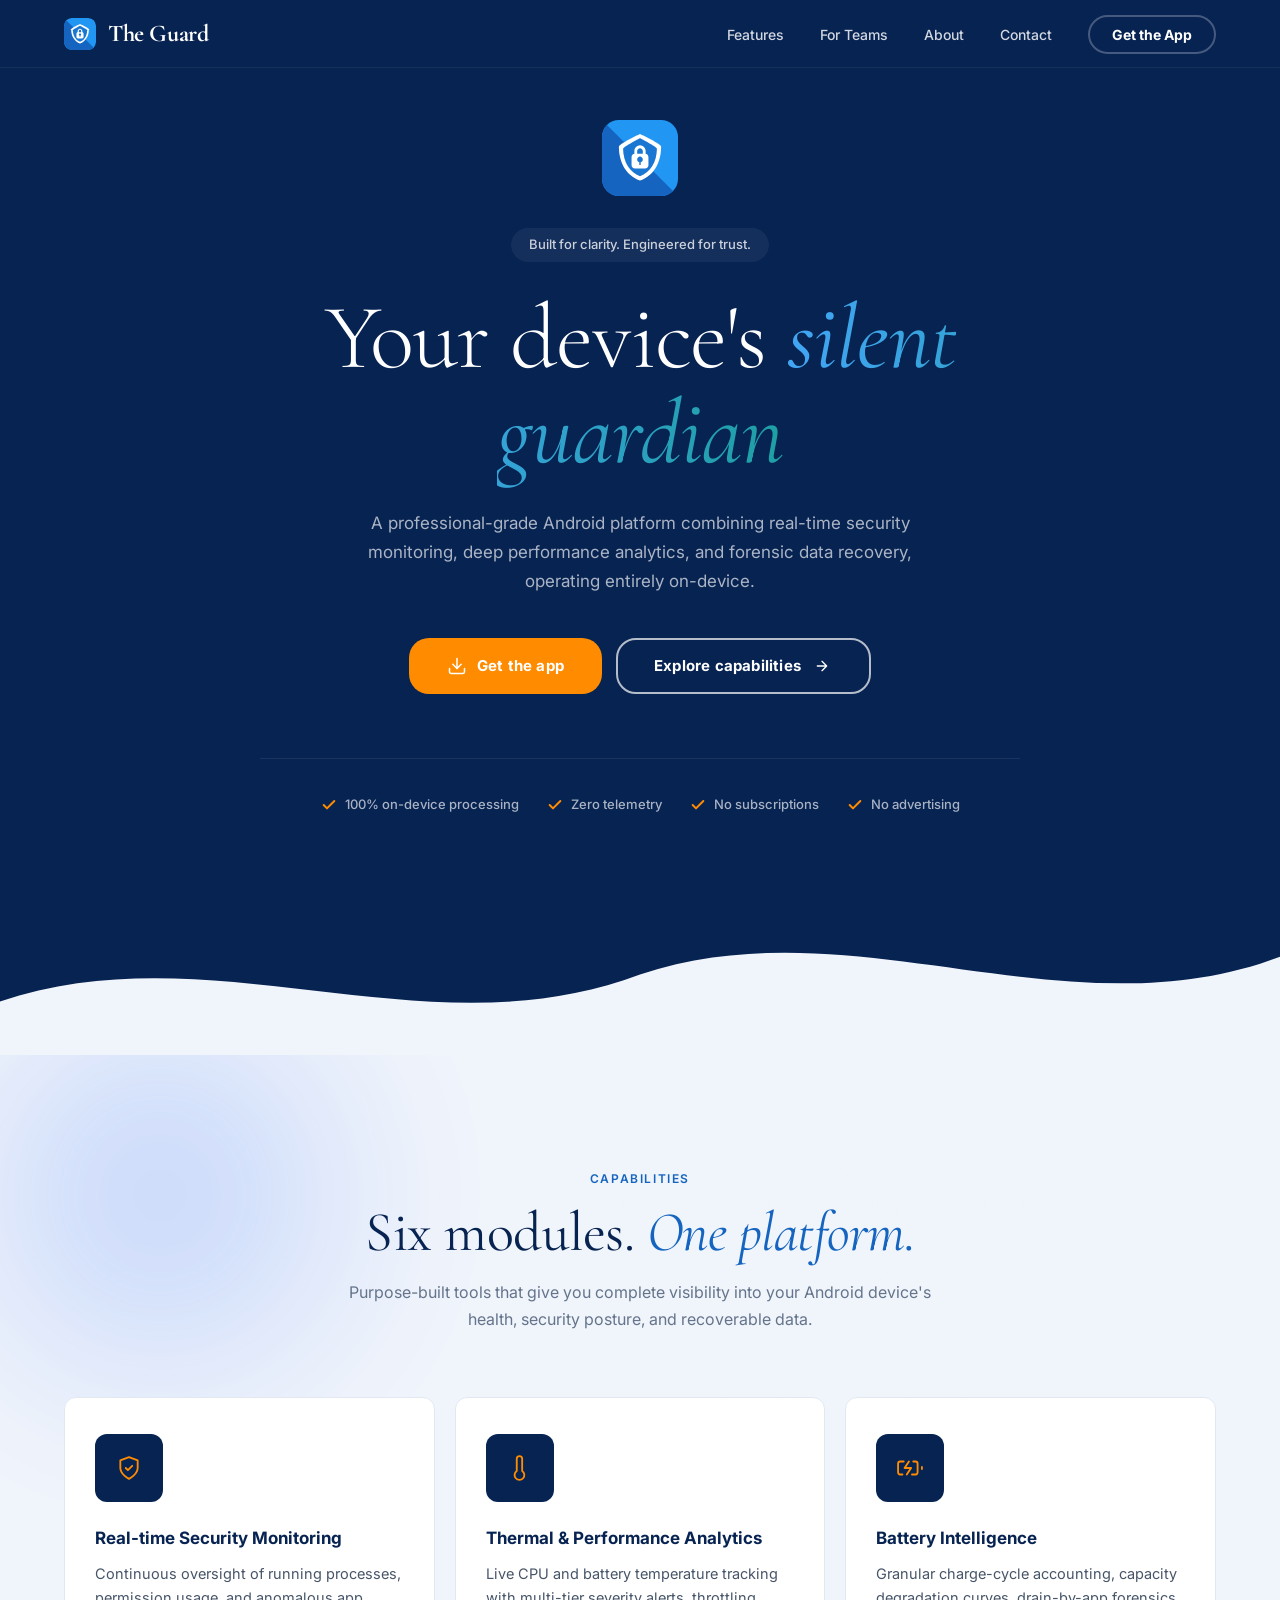
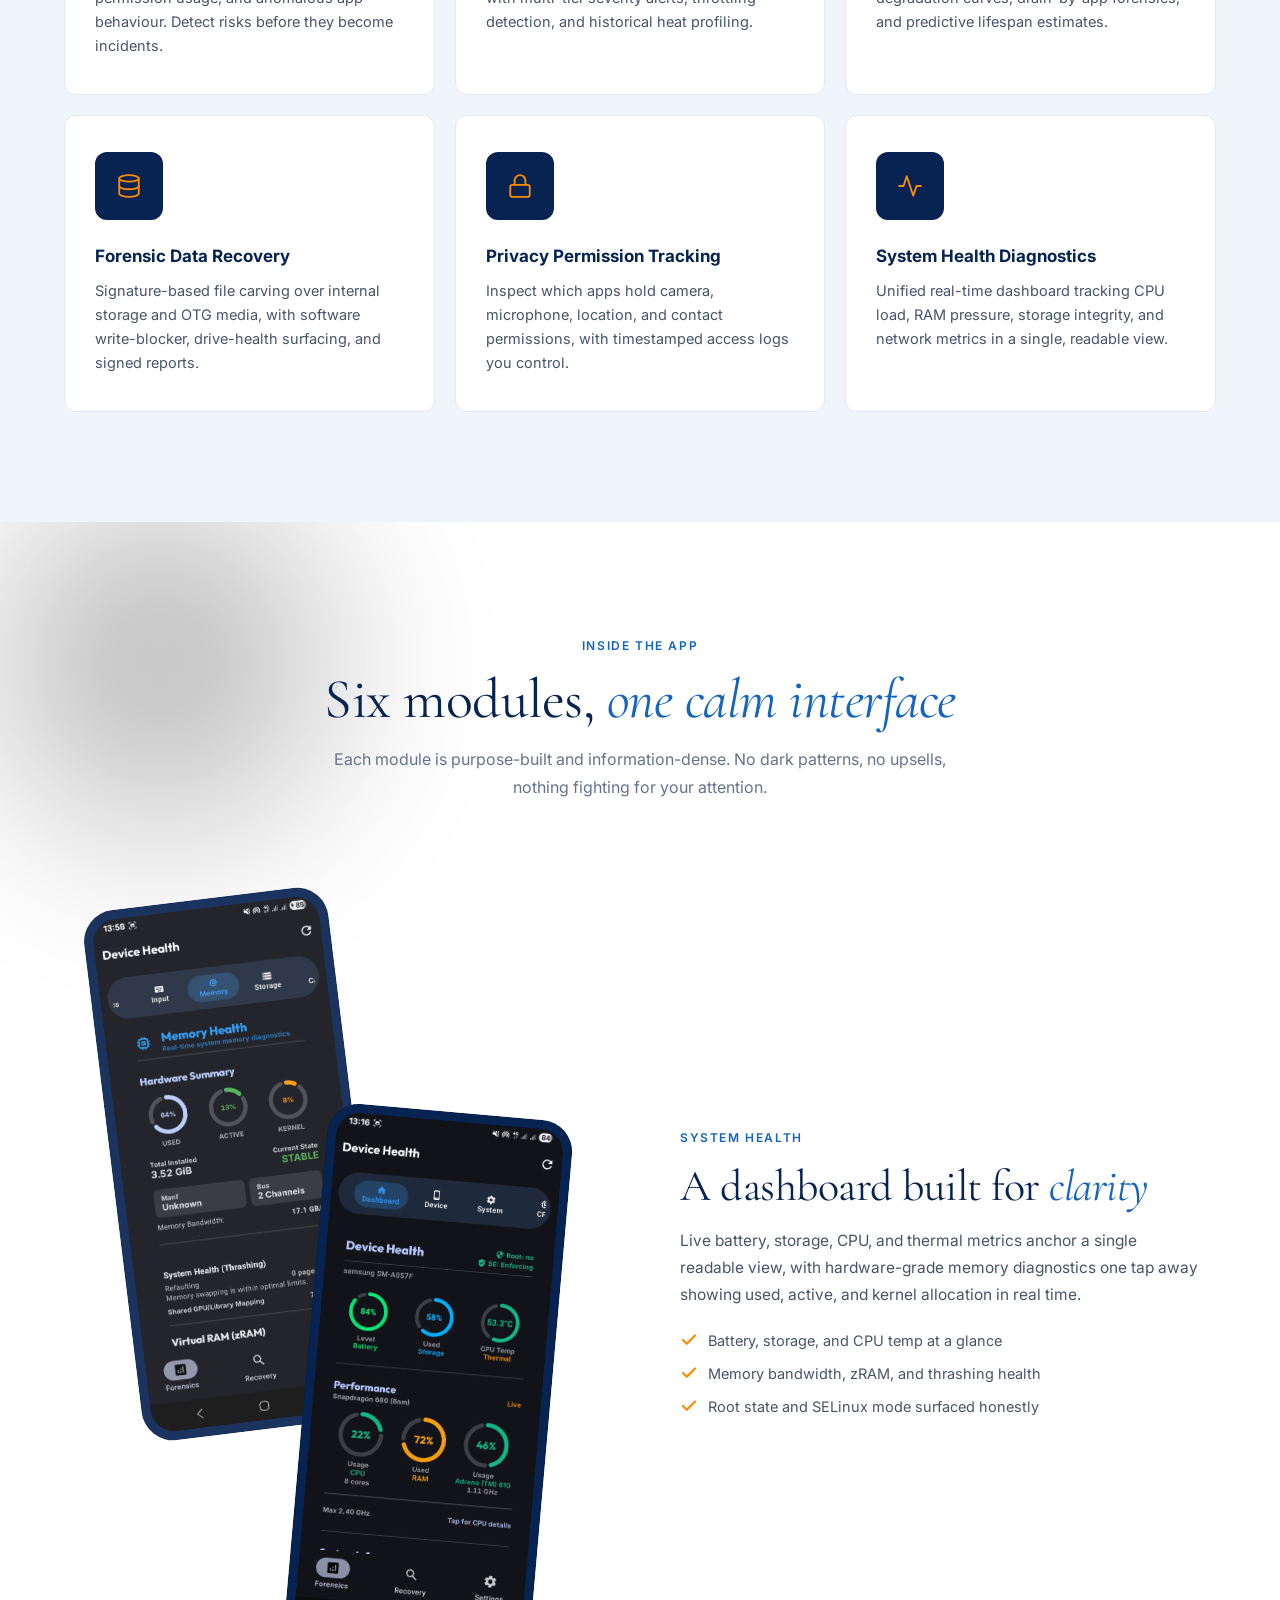
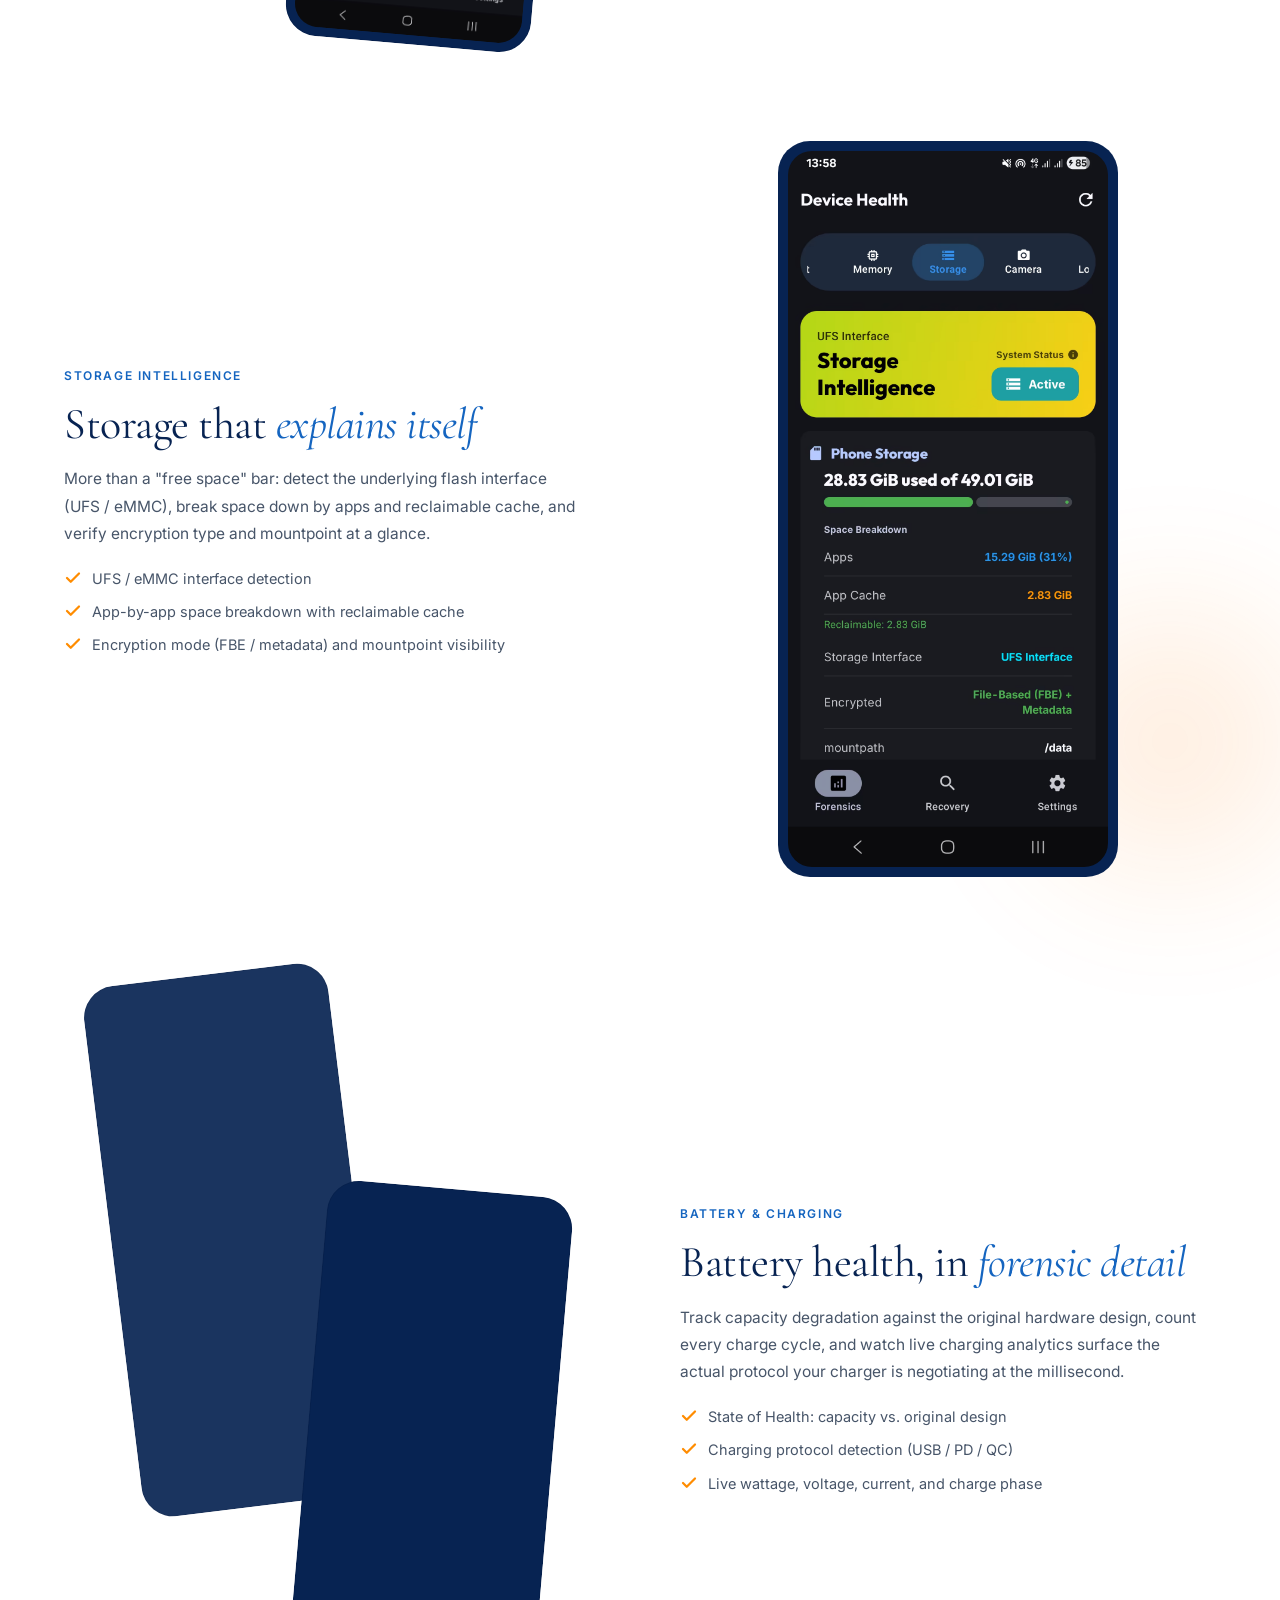
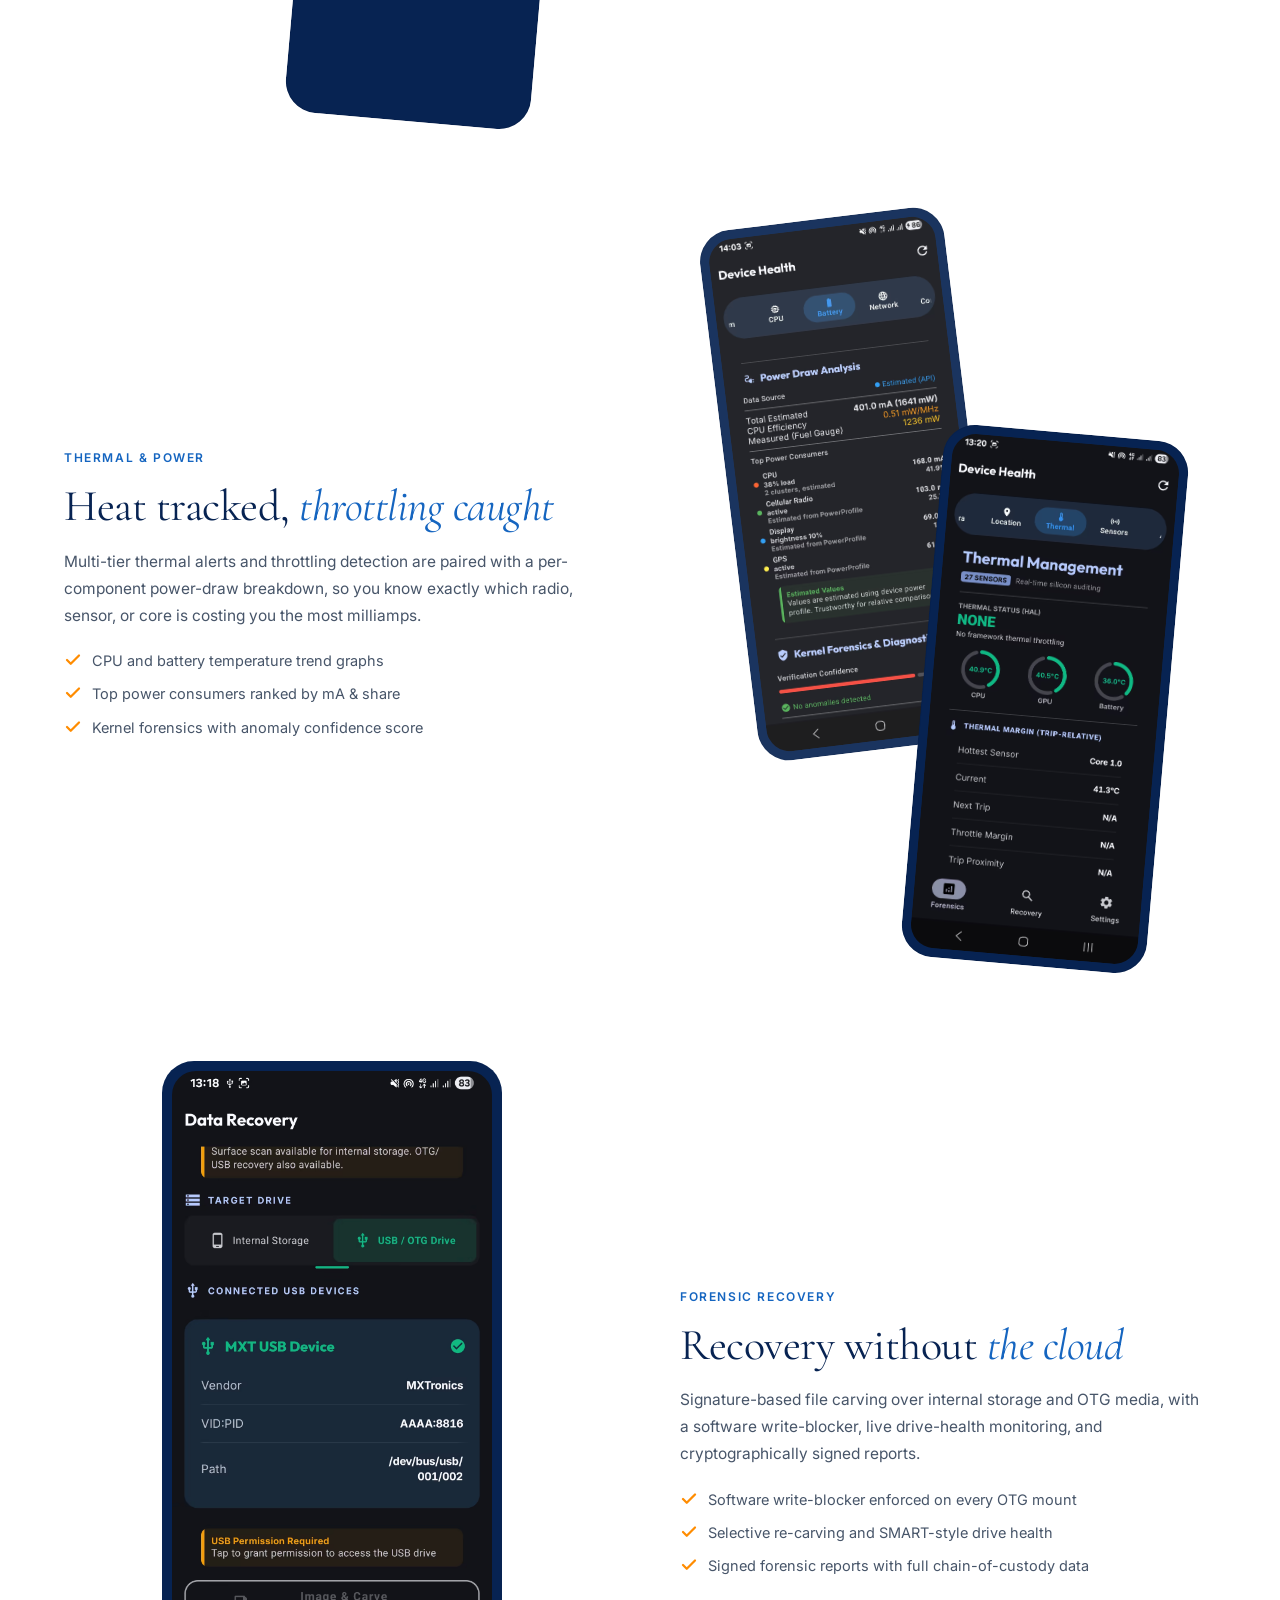
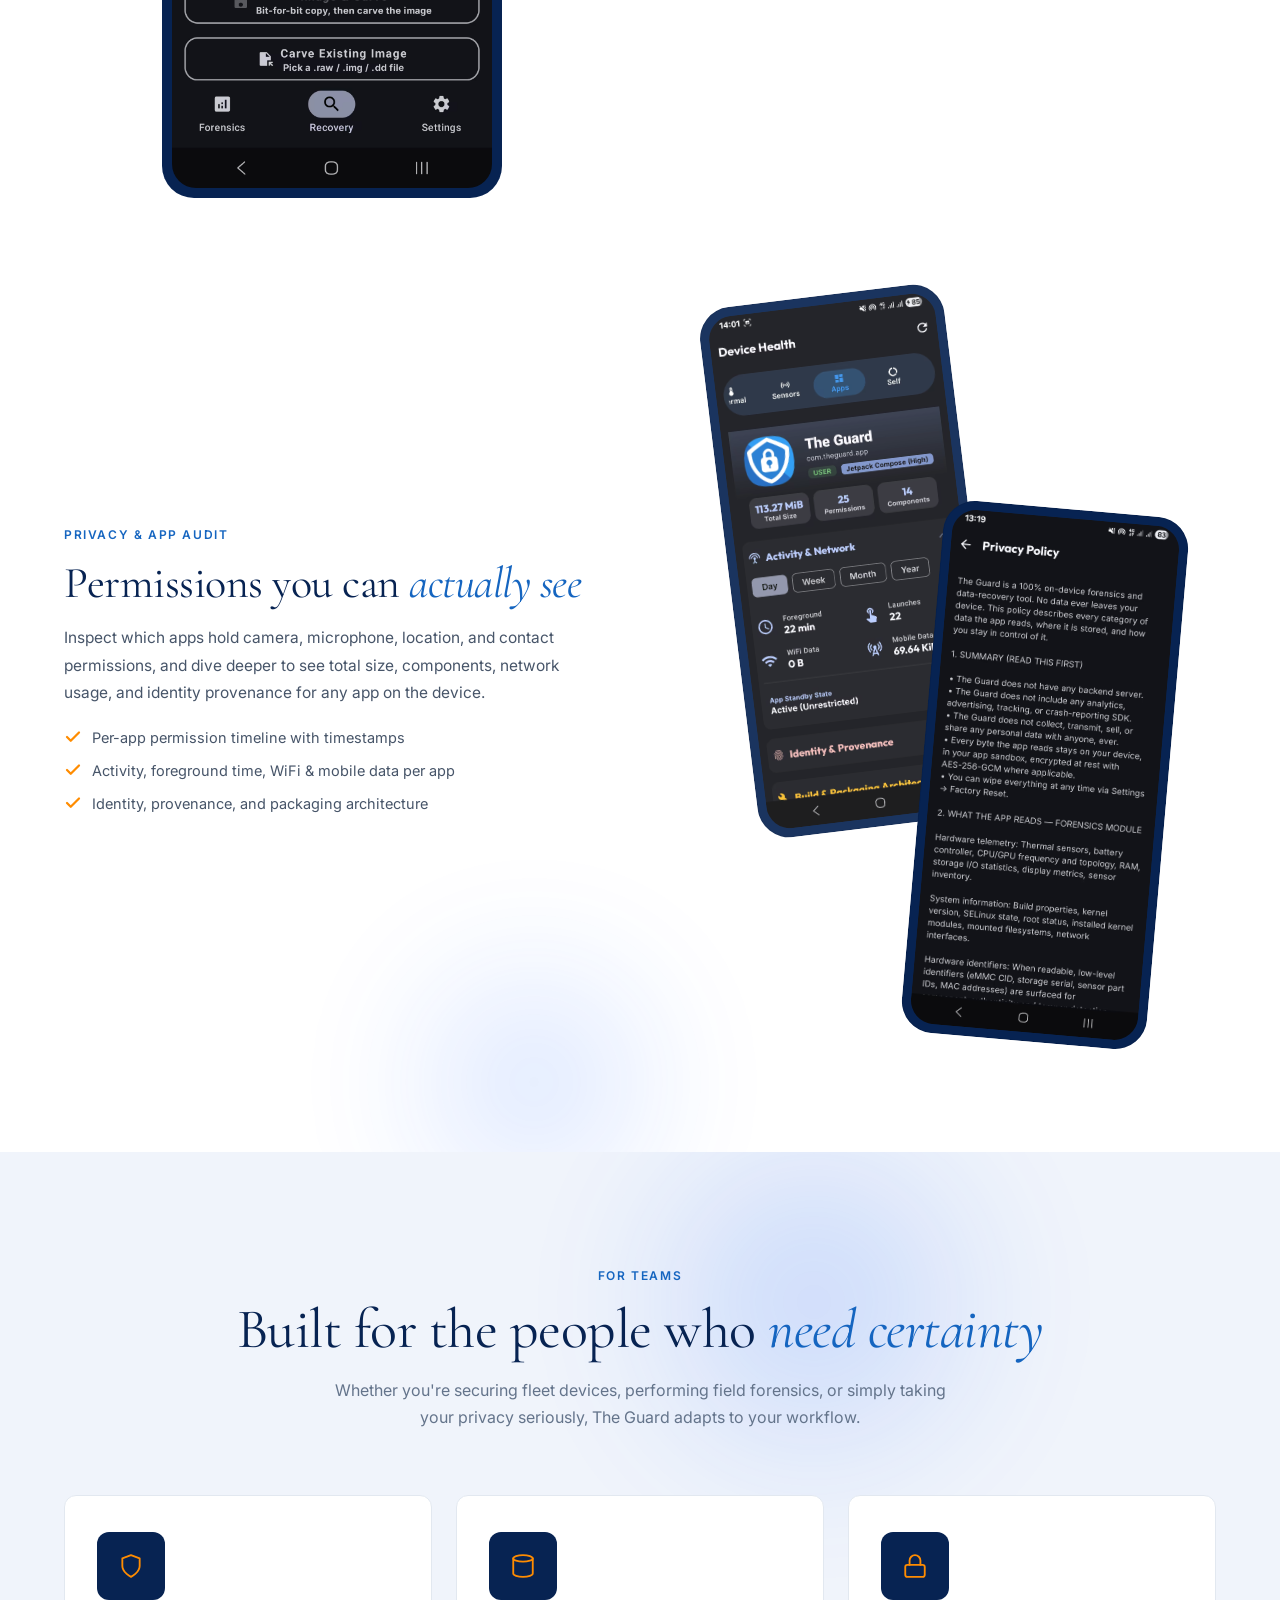
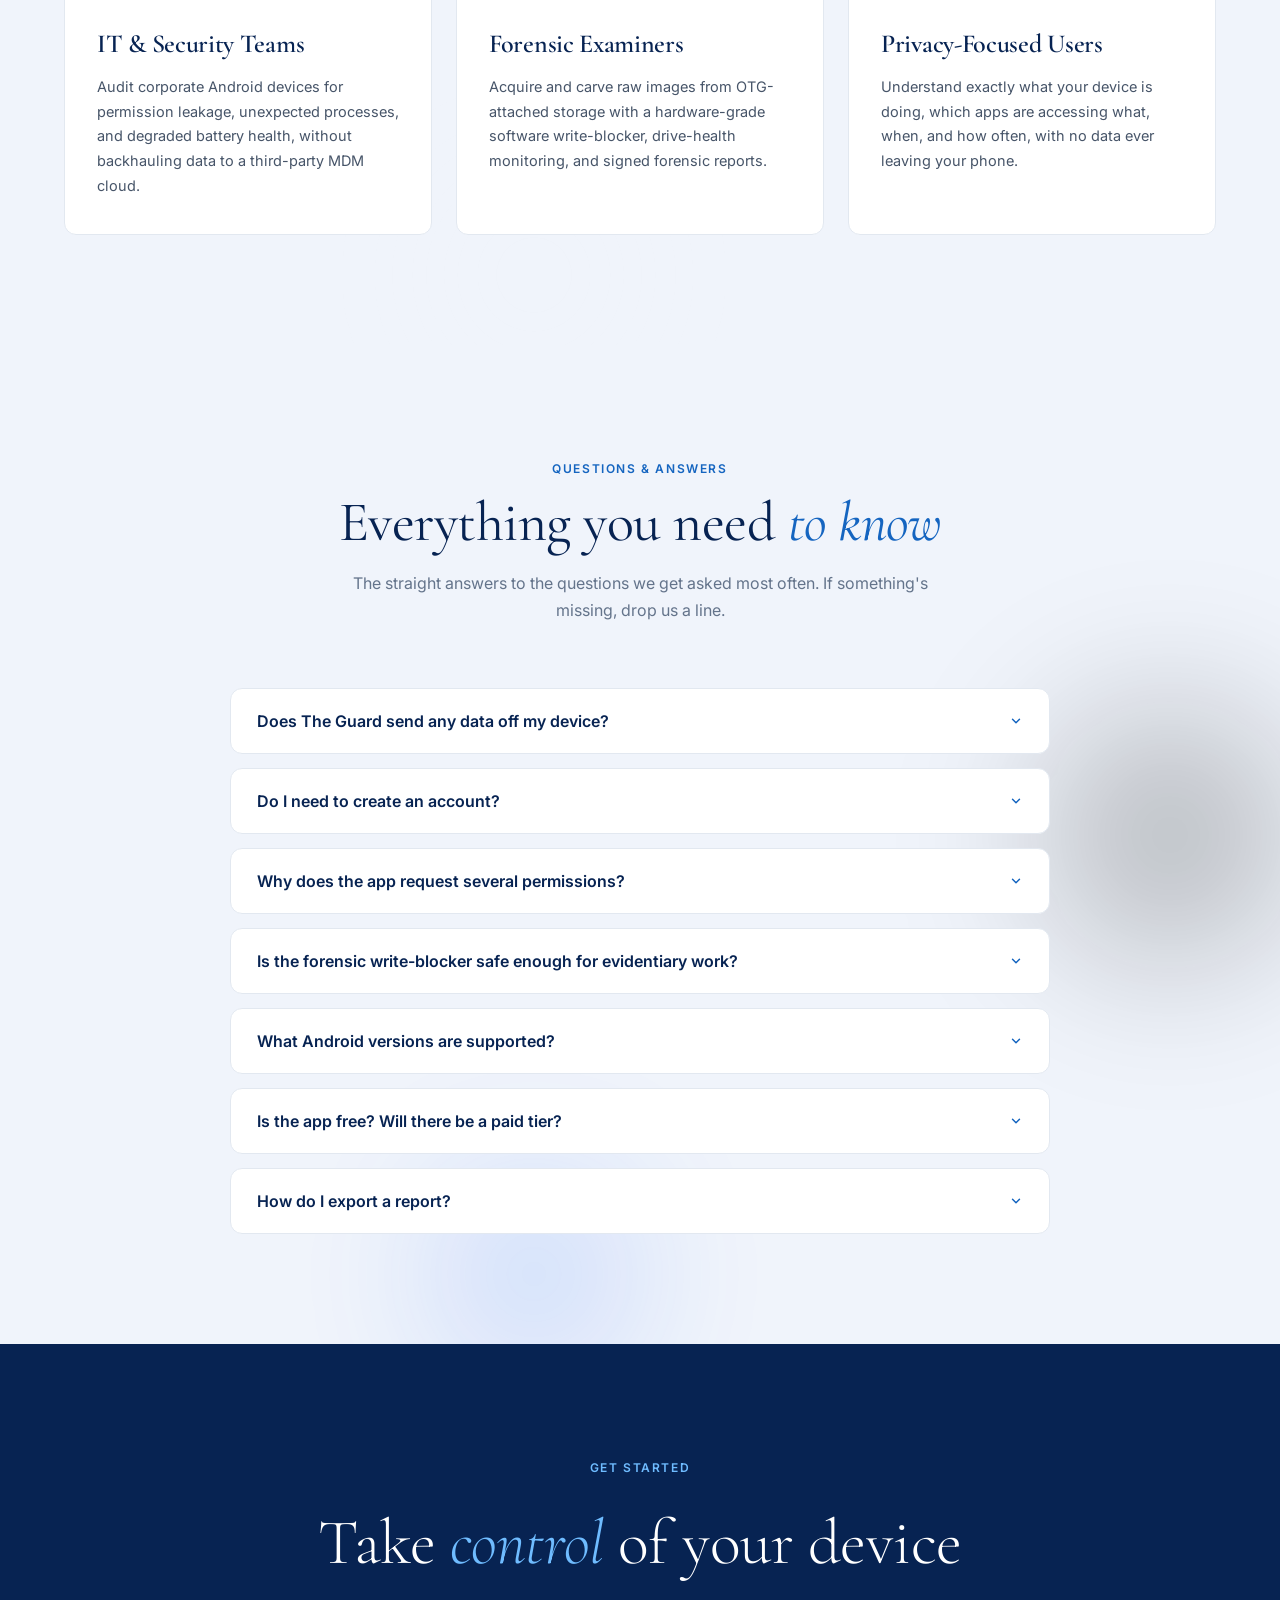
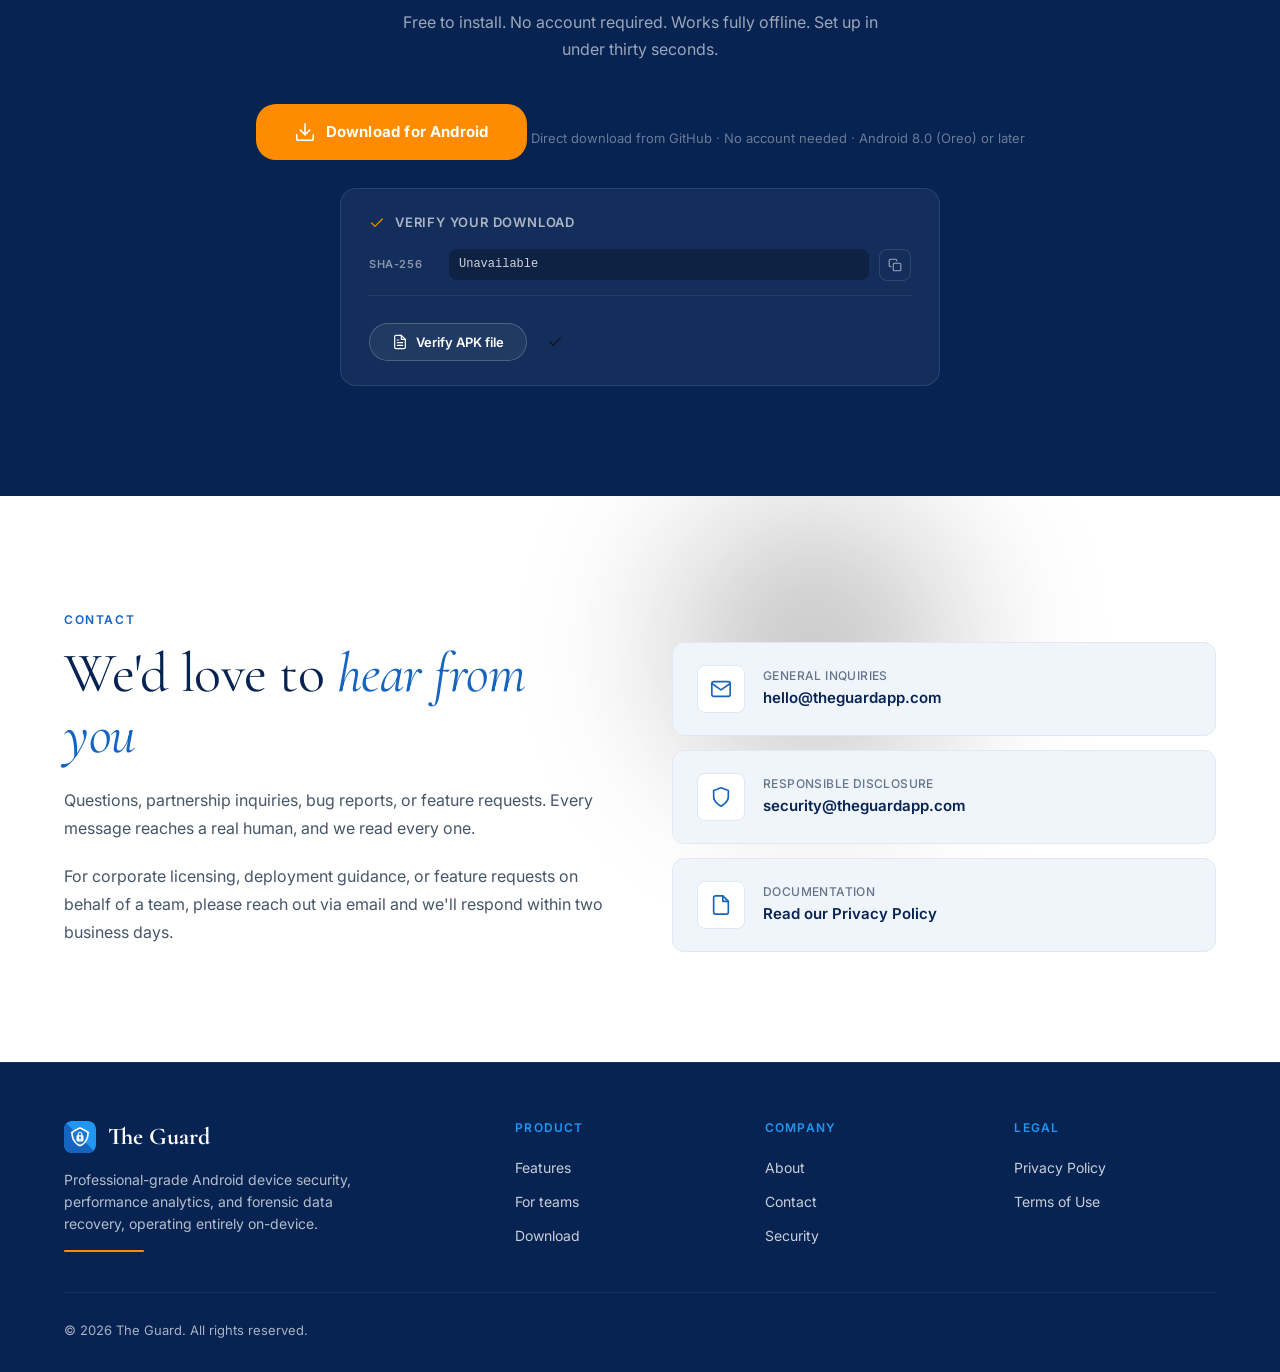
==== commit 8ac74acd: "updated style.css and index.html" ====
--- a/index.html
+++ b/index.html
@@ -481,12 +481,43 @@
       <span id="download-label">Download for Android</span>
     </a>
     <p class="download-note">Direct download from GitHub · No account needed · Android 8.0 (Oreo) or later</p>
-    <div style="margin-top:18px;font-size:0.85rem;color:var(--text-muted, #8899bb);word-break:break-all;font-family:monospace;">
-      <strong>SHA-256:</strong> <span id="apk-sha256">Loading…</span>
-    </div>
-    <p style="margin-top:6px;font-size:0.8rem;color:var(--text-muted, #667799);">
-      Verify: <code style="background:rgba(255,255,255,0.06);padding:2px 6px;border-radius:4px;">sha256sum -c TheGuard-release-*.apk.sha256</code>
-    </p>
+    <div class="verify-card">
+      <div class="verify-header">
+        <svg class="verify-icon" viewBox="0 0 24 24" fill="none" stroke="currentColor" stroke-width="1.8" stroke-linecap="round" stroke-linejoin="round" aria-hidden="true">
+          <path d="M20 6 9 17l-5-5"/>
+        </svg>
+        <span>Verify your download</span>
+      </div>
+      <div class="verify-row">
+        <span class="verify-label">SHA-256</span>
+        <code class="verify-hash" id="apk-sha256">Loading…</code>
+        <button class="verify-copy" id="copy-sha" aria-label="Copy SHA-256 to clipboard" title="Copy to clipboard">
+          <svg viewBox="0 0 24 24" fill="none" stroke="currentColor" stroke-width="1.8" stroke-linecap="round" stroke-linejoin="round" aria-hidden="true">
+            <rect x="9" y="9" width="13" height="13" rx="2" ry="2"/><path d="M5 15H4a2 2 0 0 1-2-2V4a2 2 0 0 1 2-2h9a2 2 0 0 1 2 2v1"/>
+          </svg>
+        </button>
+      </div>
+      <div class="verify-divider"></div>
+      <div class="verify-btn-wrap" id="verify-btn-wrap">
+        <button class="verify-btn" id="verify-apk-btn">
+          <svg width="16" height="16" viewBox="0 0 24 24" fill="none" stroke="currentColor" stroke-width="1.8" stroke-linecap="round" stroke-linejoin="round" aria-hidden="true">
+            <path d="M14 2H6a2 2 0 0 0-2 2v16a2 2 0 0 0 2 2h12a2 2 0 0 0 2-2V8z"/>
+            <polyline points="14 2 14 8 20 8"/>
+            <line x1="16" y1="13" x2="8" y2="13"/>
+            <line x1="16" y1="17" x2="8" y2="17"/>
+            <polyline points="10 9 9 9 8 9"/>
+          </svg>
+          Verify APK file
+        </button>
+        <input type="file" accept=".apk" class="verify-file-input" id="apk-file-input">
+        <div id="verify-result" class="verify-result" hidden>
+          <svg viewBox="0 0 24 24" fill="none" stroke="currentColor" stroke-width="2" stroke-linecap="round" stroke-linejoin="round" aria-hidden="true">
+            <path d="M20 6 9 17l-5-5"/>
+          </svg>
+          <span id="verify-msg"></span>
+        </div>
+      </div>
+    </div>
   </div>
 </section>
 
@@ -638,17 +669,78 @@
         label.textContent = 'Download for Android' + (ver ? ' (' + ver + ')' : '');
       }
       if (shaAsset) {
-        const shaResp = await fetch(shaAsset.browser_download_url);
+        // Use raw.githubusercontent.com to avoid CORS redirect from releases CDN
+        const rawUrl = `https://raw.githubusercontent.com/theguardapp/theguardapp.github.io/${release.tag_name}/${shaAsset.name}`;
+        const shaResp = await fetch(rawUrl);
         const shaText = await shaResp.text();
         const match = shaText.match(/^([a-f0-9]{64})/i);
         if (match) document.getElementById('apk-sha256').textContent = match[1];
       }
     } catch (e) {
-      // Fallback — leave "Loading…" visible
+      // Fallback
       document.getElementById('apk-sha256').textContent = 'Unavailable';
     }
   })();
 
+  // -------- Copy SHA-256 to clipboard --------
+  document.getElementById('copy-sha')?.addEventListener('click', async () => {
+    const text = document.getElementById('apk-sha256').textContent;
+    if (!text || text === 'Loading…' || text === 'Unavailable') return;
+    try {
+      await navigator.clipboard.writeText(text);
+      const btn = document.getElementById('copy-sha');
+      const orig = btn.innerHTML;
+      btn.innerHTML = '<svg viewBox="0 0 24 24" fill="none" stroke="currentColor" stroke-width="1.8" stroke-linecap="round" stroke-linejoin="round" aria-hidden="true"><path d="M20 6 9 17l-5-5"/></svg>';
+      btn.classList.add('copied');
+      setTimeout(() => { btn.innerHTML = orig; btn.classList.remove('copied'); }, 2000);
+    } catch {}
+  });
+
+  // -------- Auto-verify APK via file picker + crypto.subtle --------
+  const verifyBtn = document.getElementById('verify-apk-btn');
+  const fileInput = document.getElementById('apk-file-input');
+  const resultEl = document.getElementById('verify-result');
+  const msgEl = document.getElementById('verify-msg');
+
+  verifyBtn?.addEventListener('click', () => fileInput?.click());
+
+  fileInput?.addEventListener('change', async function () {
+    const file = this.files?.[0];
+    if (!file) return;
+
+    resultEl.hidden = false;
+    resultEl.className = 'verify-result pending';
+    msgEl.textContent = 'Computing SHA-256…';
+
+    try {
+      const buffer = await file.arrayBuffer();
+      const hashBuffer = await crypto.subtle.digest('SHA-256', buffer);
+      const hashArray = Array.from(new Uint8Array(hashBuffer));
+      const computedHash = hashArray.map(b => b.toString(16).padStart(2, '0')).join('');
+
+      const expectedHash = document.getElementById('apk-sha256').textContent;
+      if (!expectedHash || expectedHash === 'Loading…' || expectedHash === 'Unavailable') {
+        resultEl.className = 'verify-result failure';
+        msgEl.innerHTML = '<svg viewBox="0 0 24 24" fill="none" stroke="currentColor" stroke-width="2" stroke-linecap="round" stroke-linejoin="round" aria-hidden="true"><circle cx="12" cy="12" r="10"/><line x1="15" y1="9" x2="9" y2="15"/><line x1="9" y1="9" x2="15" y2="15"/></svg> Expected SHA-256 not yet loaded. Try again in a moment.';
+        return;
+      }
+
+      if (computedHash === expectedHash) {
+        resultEl.className = 'verify-result success';
+        msgEl.innerHTML = '<svg viewBox="0 0 24 24" fill="none" stroke="currentColor" stroke-width="2" stroke-linecap="round" stroke-linejoin="round" aria-hidden="true"><path d="M20 6 9 17l-5-5"/></svg> ✓ Verified — SHA-256 matches. The APK is authentic.';
+      } else {
+        resultEl.className = 'verify-result failure';
+        msgEl.innerHTML = '<svg viewBox="0 0 24 24" fill="none" stroke="currentColor" stroke-width="2" stroke-linecap="round" stroke-linejoin="round" aria-hidden="true"><circle cx="12" cy="12" r="10"/><line x1="15" y1="9" x2="9" y2="15"/><line x1="9" y1="9" x2="15" y2="15"/></svg> ✗ Mismatch — the file does NOT match the expected SHA-256. Do not install.';
+      }
+    } catch (err) {
+      resultEl.className = 'verify-result failure';
+      msgEl.textContent = 'Error computing hash: ' + err.message;
+    }
+
+    // Reset so the same file can be re-selected
+    this.value = '';
+  });
+
   // -------- Footer year --------
   document.getElementById('year').textContent = new Date().getFullYear();
 </script>
--- a/assets/style.css
+++ b/assets/style.css
@@ -350,6 +350,133 @@
 .download-title em{font-style:italic;color:var(--light-blue)}
 .download-sub{font-size:16px;color:rgba(255,255,255,.6);max-width:520px;margin:0 auto 40px;line-height:1.7}
 .download-note{margin-top:22px;font-size:13px;color:rgba(255,255,255,.4);display:inline-flex;align-items:center;gap:10px}
+
+/* Verify card */
+.verify-card{
+  margin:28px auto 0;
+  max-width:600px;
+  background:rgba(255,255,255,.05);
+  border:1px solid rgba(255,255,255,.1);
+  border-radius:16px;
+  padding:24px 28px;
+  text-align:left;
+}
+.verify-header{
+  display:flex;
+  align-items:center;
+  gap:10px;
+  font-size:13px;
+  font-weight:600;
+  color:rgba(255,255,255,.65);
+  letter-spacing:.8px;
+  text-transform:uppercase;
+  margin-bottom:16px;
+}
+.verify-icon{width:16px;height:16px;color:#FF8C00;flex-shrink:0}
+.verify-row{
+  display:flex;
+  align-items:center;
+  gap:10px;
+  margin-bottom:12px;
+}
+.verify-row:last-of-type{margin-bottom:0}
+.verify-label{
+  font-size:11px;
+  font-weight:600;
+  color:rgba(255,255,255,.5);
+  letter-spacing:.6px;
+  text-transform:uppercase;
+  white-space:nowrap;
+  min-width:70px;
+}
+.verify-hash{
+  font-family:monospace;
+  font-size:12px;
+  color:rgba(255,255,255,.8);
+  word-break:break-all;
+  line-height:1.6;
+  background:rgba(0,0,0,.25);
+  padding:6px 10px;
+  border-radius:8px;
+  flex:1;
+}
+.verify-cmd{
+  font-family:monospace;
+  font-size:12px;
+  color:rgba(255,255,255,.7);
+  background:rgba(0,0,0,.25);
+  padding:6px 10px;
+  border-radius:8px;
+  flex:1;
+  white-space:nowrap;
+  overflow-x:auto;
+}
+.verify-copy{
+  flex-shrink:0;
+  width:32px;height:32px;
+  border-radius:8px;
+  border:1px solid rgba(255,255,255,.12);
+  background:transparent;
+  color:rgba(255,255,255,.6);
+  cursor:pointer;
+  display:flex;
+  align-items:center;
+  justify-content:center;
+  transition:background .2s,color .2s,border-color .2s;
+}
+.verify-copy:hover{background:rgba(255,255,255,.08);color:#fff;border-color:rgba(255,255,255,.25)}
+.verify-copy.copied{color:#4CAF50;border-color:#4CAF50}
+.verify-copy svg{width:14px;height:14px}
+.verify-divider{
+  height:1px;
+  background:rgba(255,255,255,.08);
+  margin:14px 0;
+}
+.verify-note{
+  font-size:12px;
+  color:rgba(255,255,255,.45);
+  line-height:1.6;
+  margin-top:14px;
+}
+.verify-note code{
+  background:rgba(255,255,255,.08);
+  padding:1px 5px;
+  border-radius:4px;
+  font-size:11px;
+}
+.verify-btn-wrap{margin-top:18px}
+.verify-btn{
+  display:inline-flex;
+  align-items:center;
+  gap:8px;
+  padding:10px 22px;
+  border-radius:var(--r-lg);
+  font-size:13px;
+  font-weight:600;
+  text-decoration:none;
+  transition:transform .2s,background .2s;
+  border:1px solid rgba(255,255,255,.2);
+  background:rgba(255,255,255,.06);
+  color:#fff;
+  cursor:pointer;
+  font-family:inherit;
+}
+.verify-btn:hover{transform:translateY(-1px);background:rgba(255,255,255,.12)}
+.verify-result{
+  display:inline-flex;
+  align-items:center;
+  gap:8px;
+  font-size:13px;
+  font-weight:600;
+  padding:8px 16px;
+  border-radius:8px;
+  margin-top:12px;
+}
+.verify-result.success{color:#4CAF50;background:rgba(76,175,80,.1)}
+.verify-result.failure{color:#f44336;background:rgba(244,67,54,.1)}
+.verify-result.pending{color:rgba(255,255,255,.6);background:rgba(255,255,255,.05)}
+.verify-result svg{width:16px;height:16px;flex-shrink:0}
+.verify-file-input{display:none}
 
 /* CONTACT */
 #contact{background:var(--white)}
@@ -604,6 +731,13 @@
   .footer-col ul{align-items:flex-start}
   .footer-bottom{flex-direction:column;text-align:center}
 
+  /* Verify card on phones */
+  .verify-card{padding:18px 16px;border-radius:12px}
+  .verify-row{flex-wrap:wrap;gap:6px}
+  .verify-label{min-width:auto;font-size:10px}
+  .verify-hash{font-size:11px;padding:5px 8px;word-break:break-all}
+  .verify-btn{width:100%;justify-content:center}
+
   /* Hero polish for phones */
   #hero{padding:108px 4% 200px}
   section{padding:80px 4%}
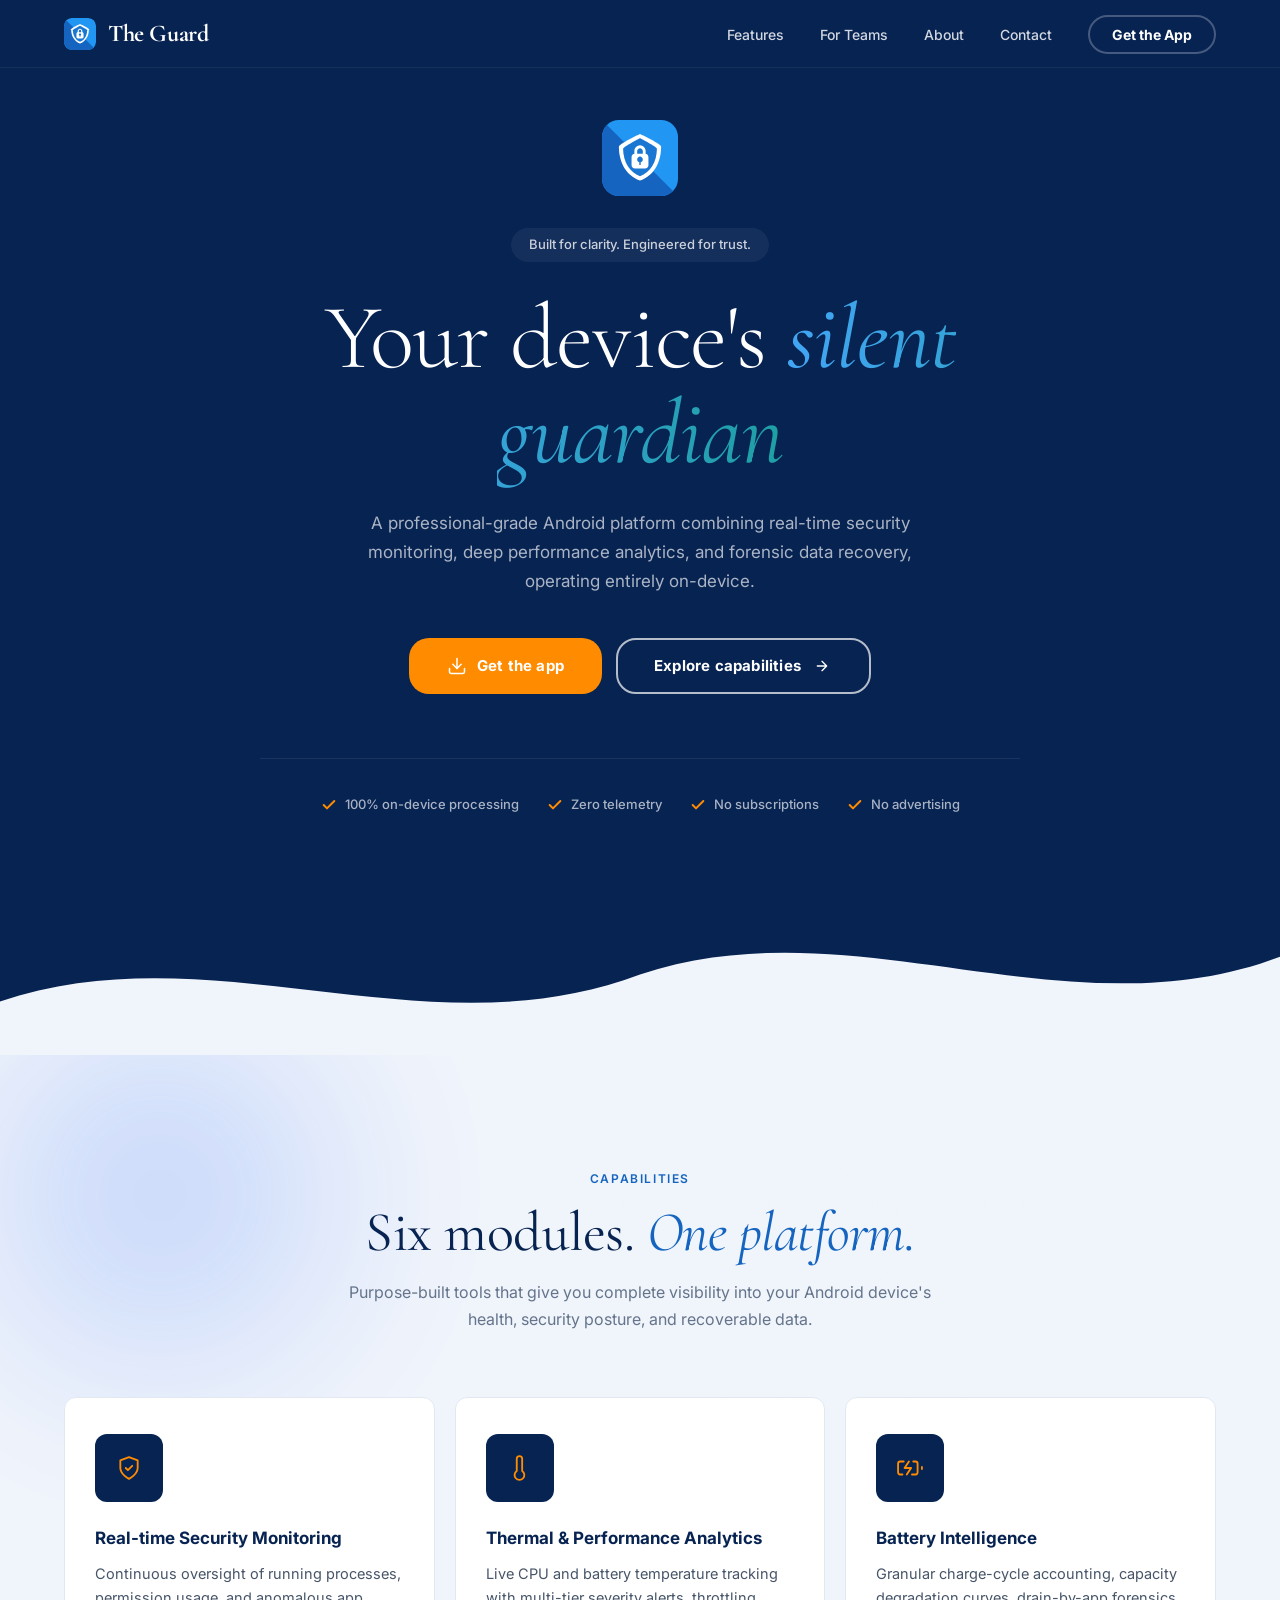
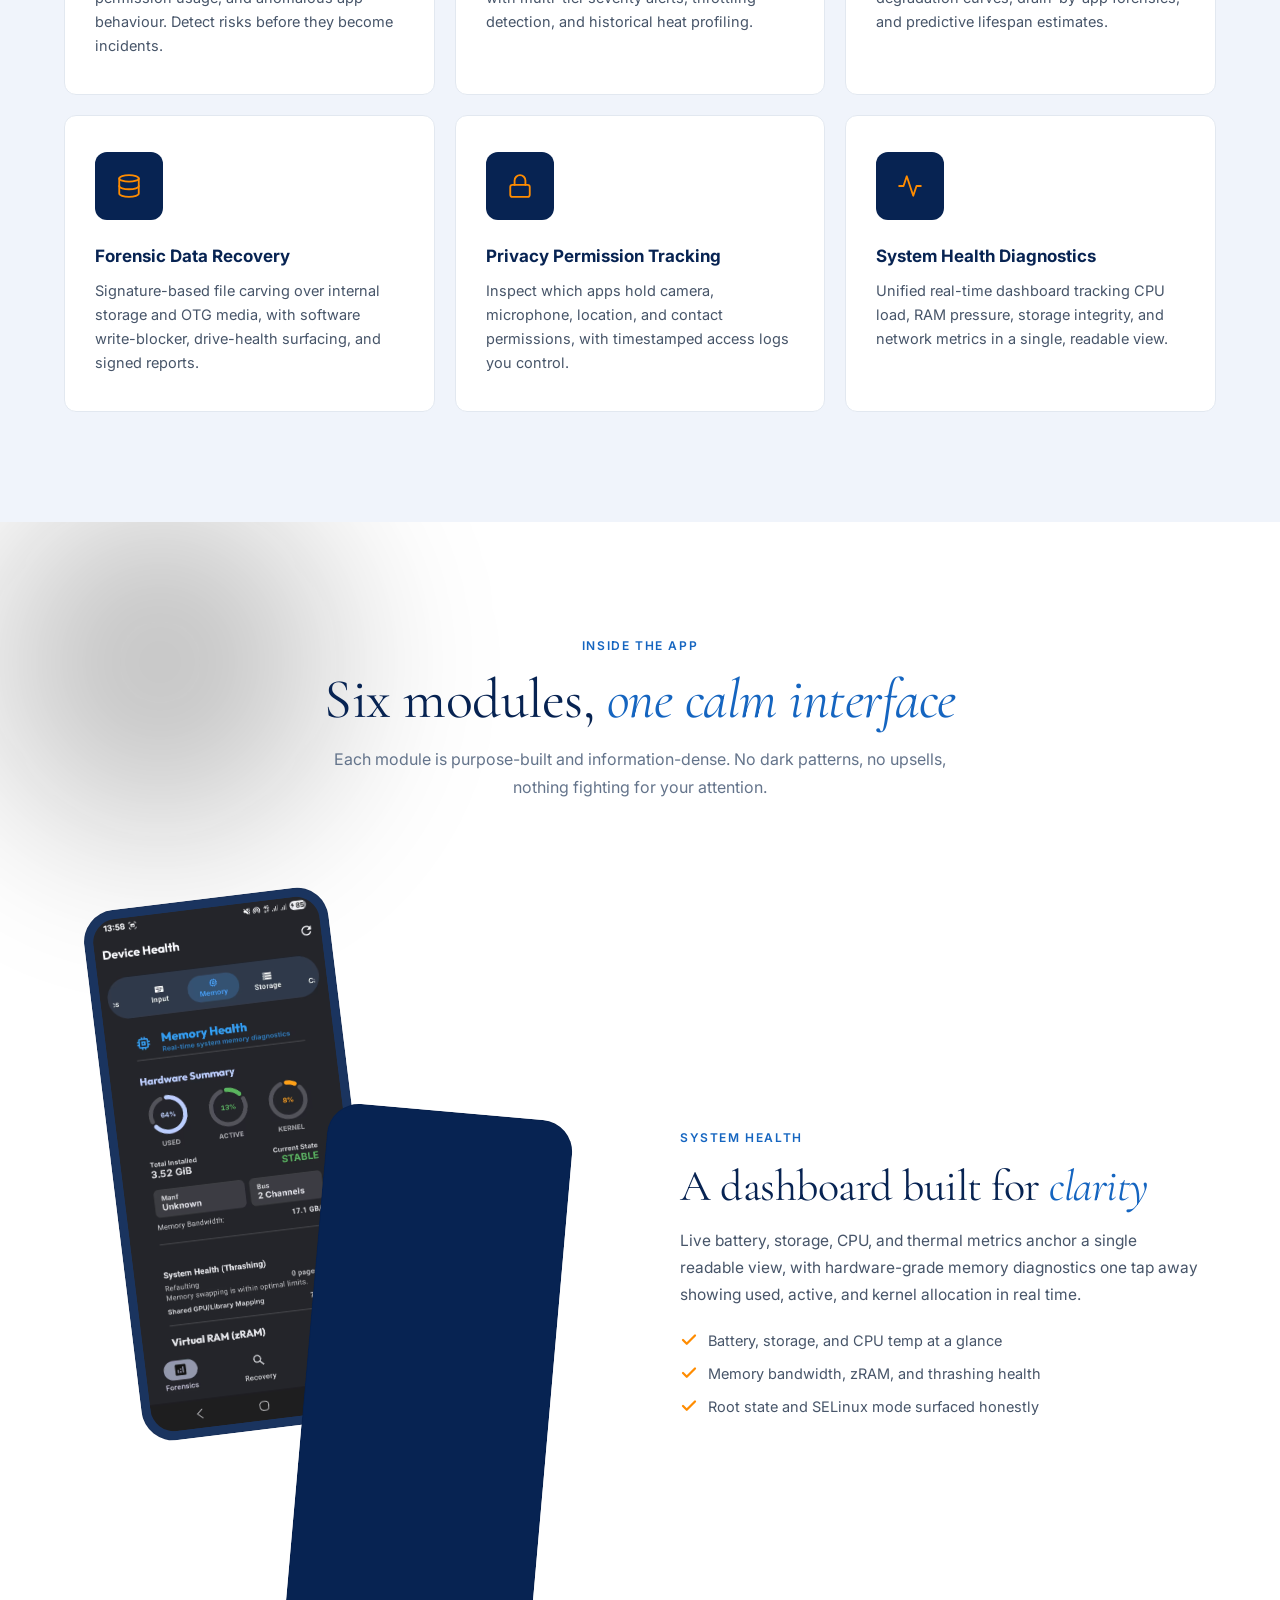
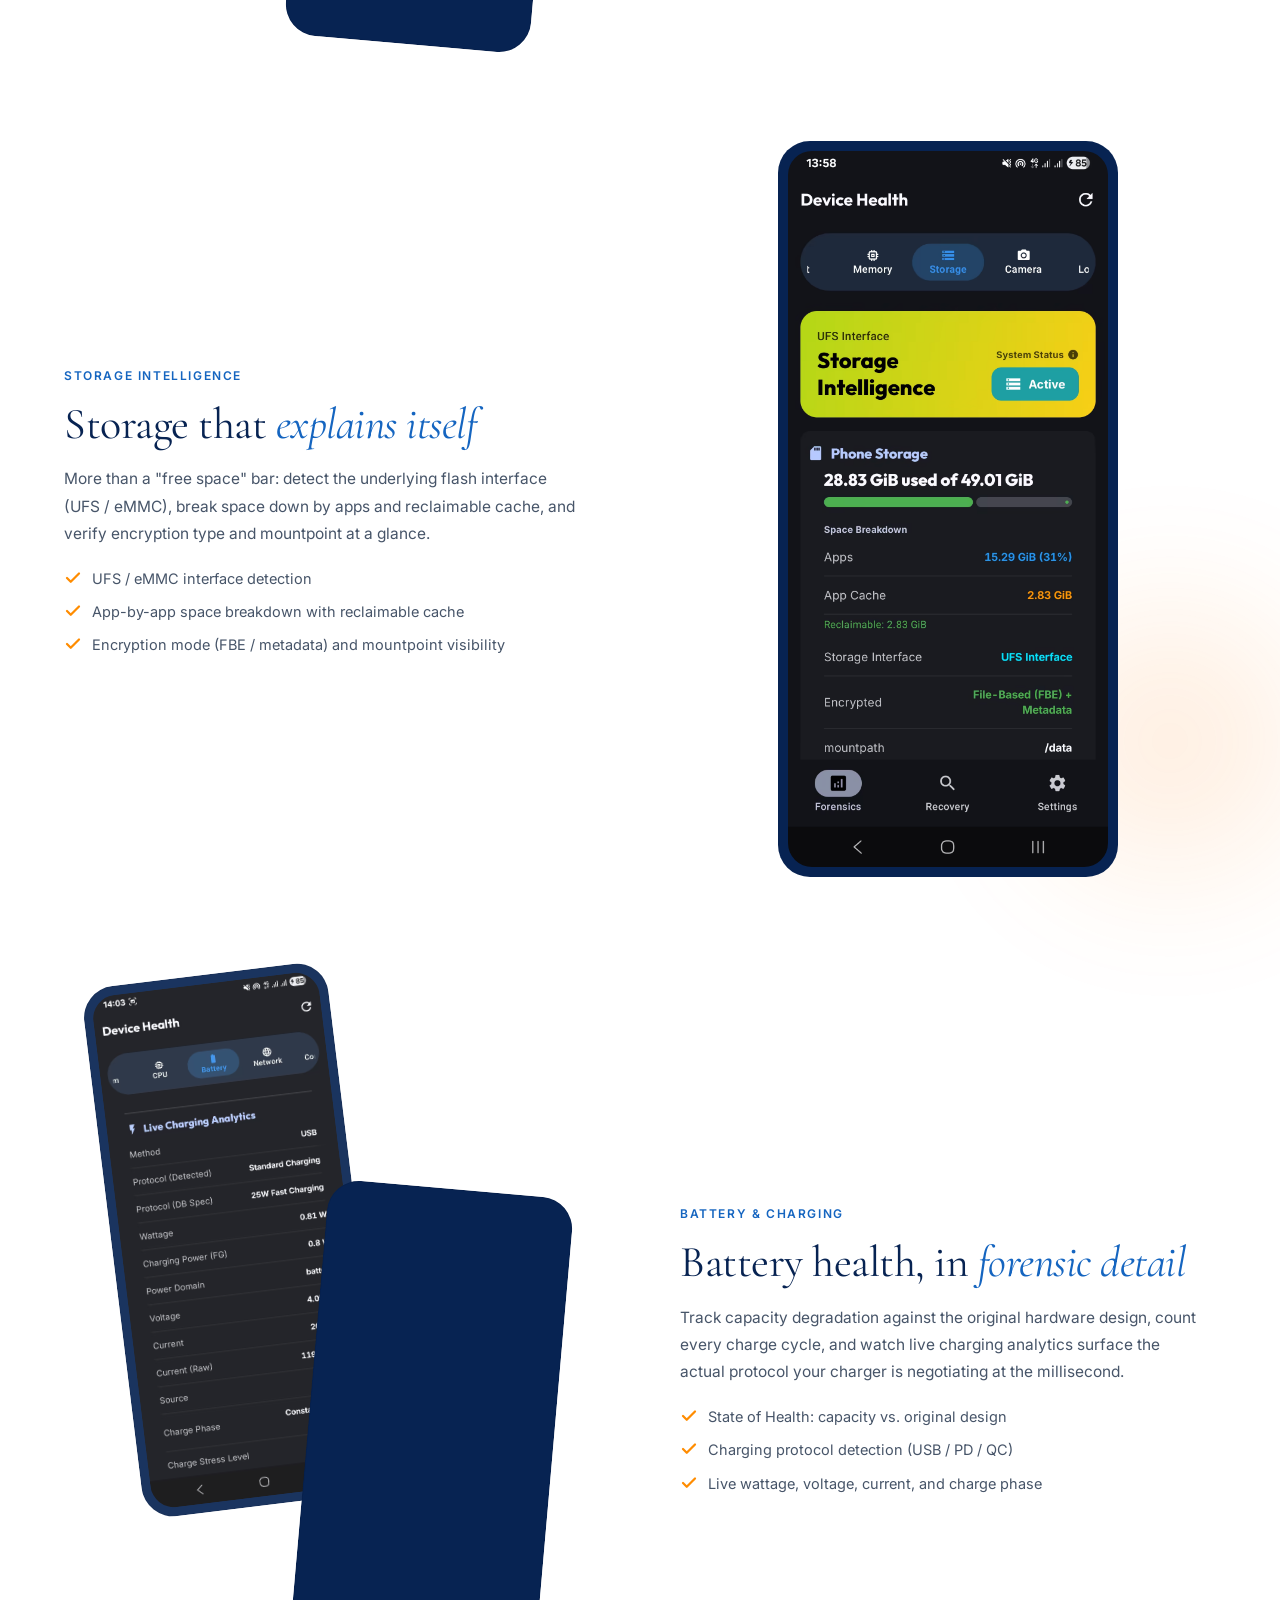
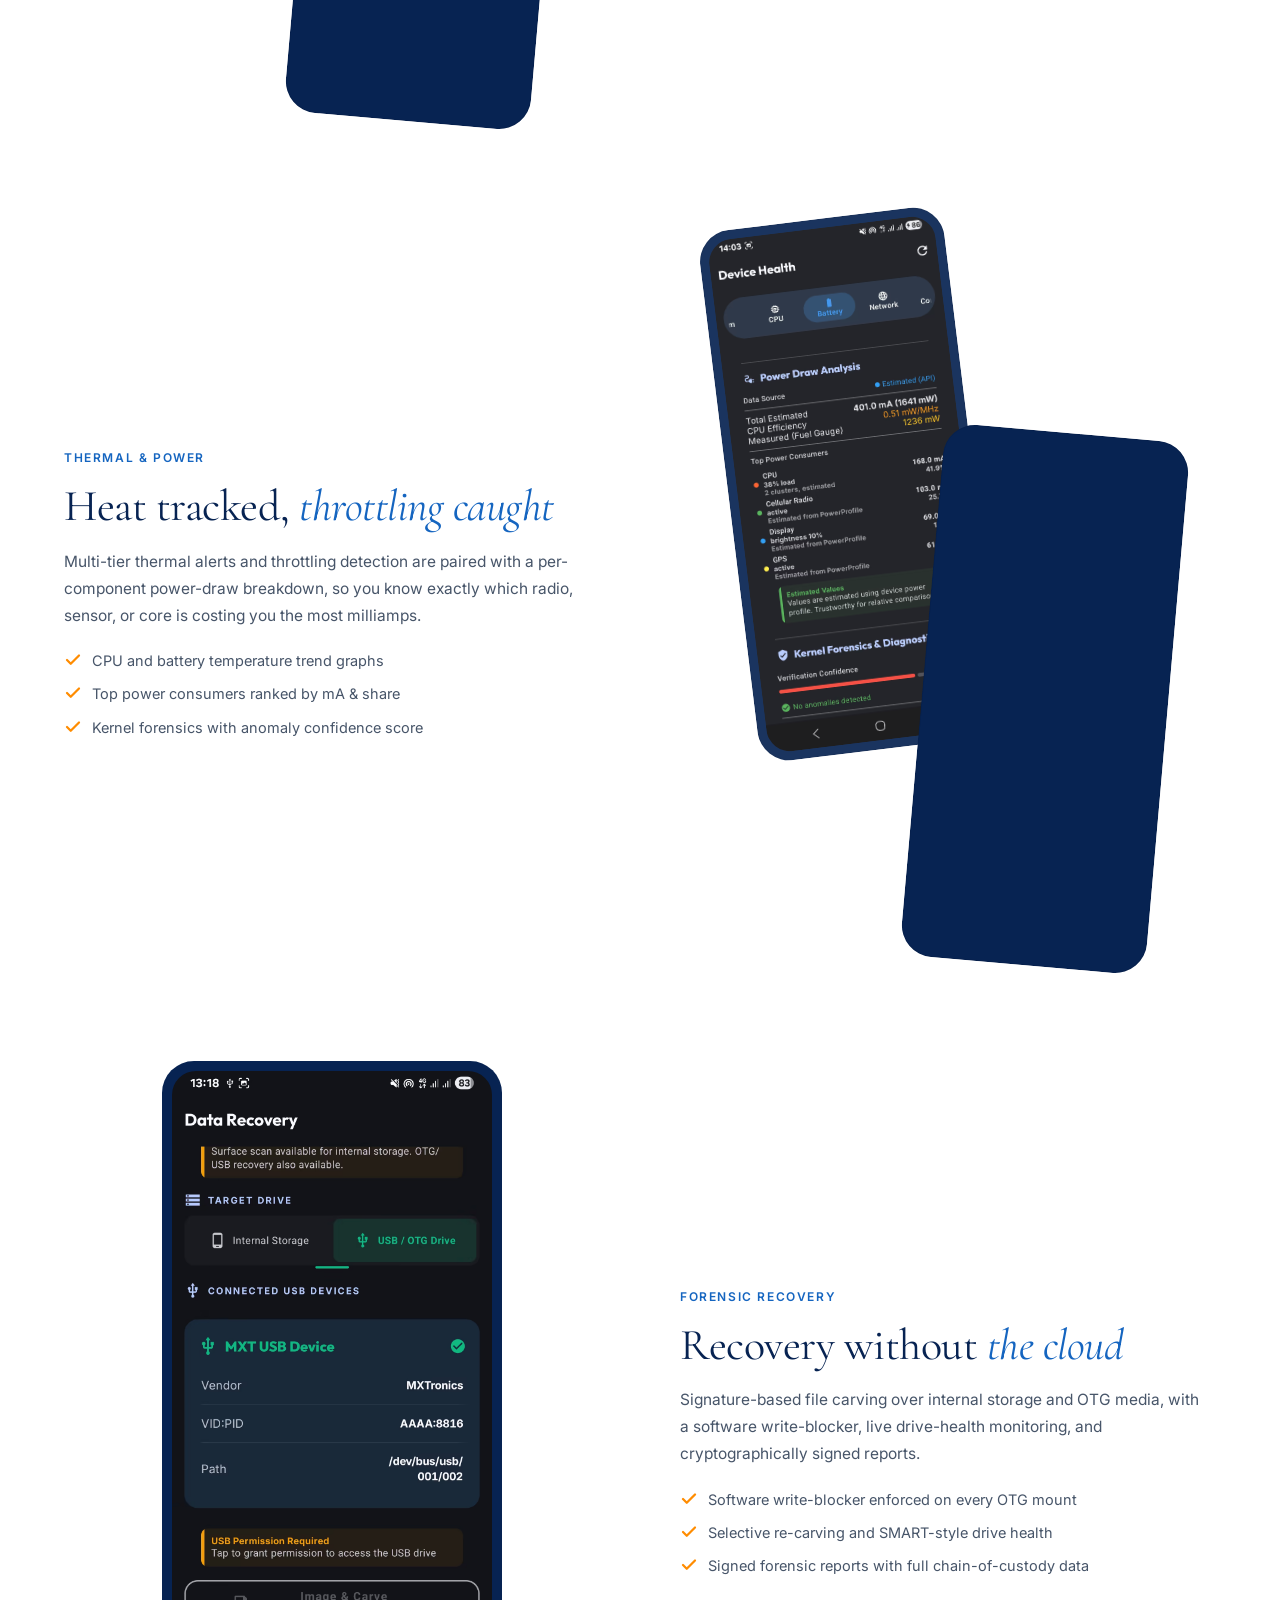
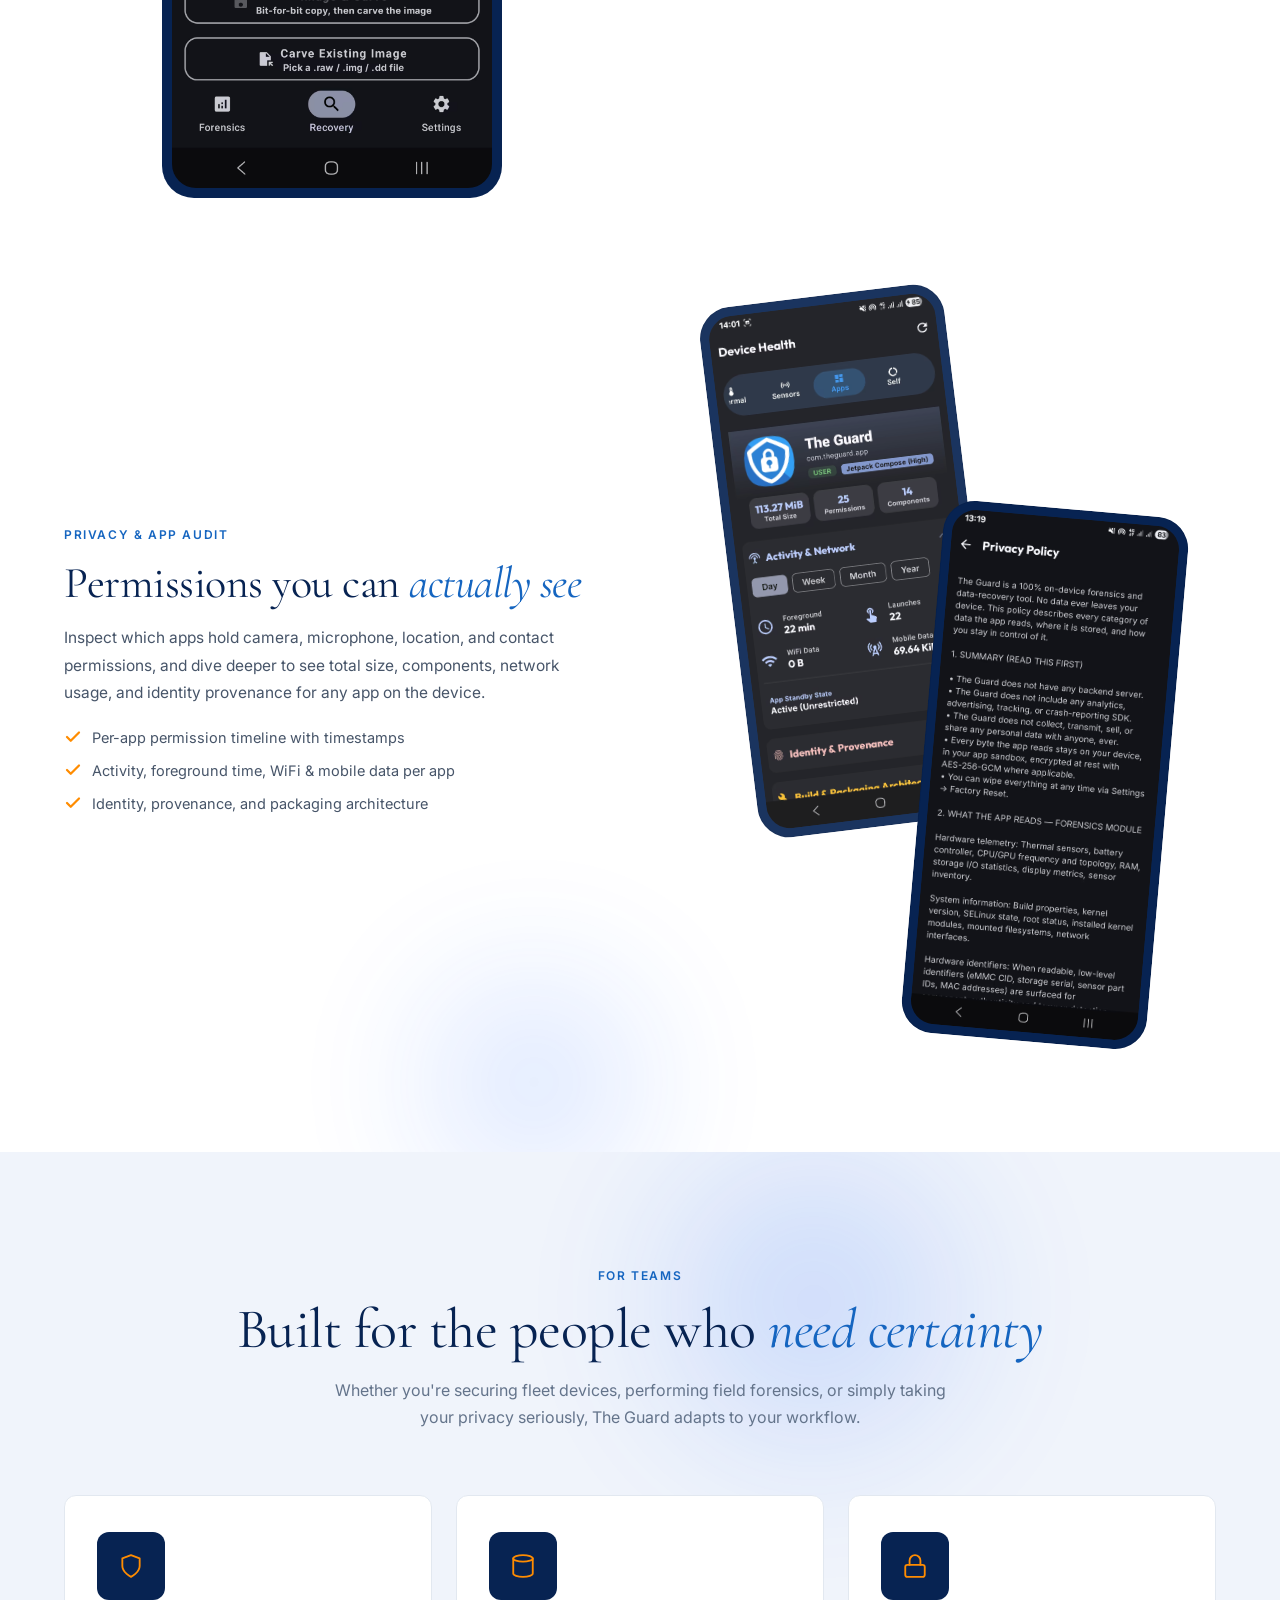
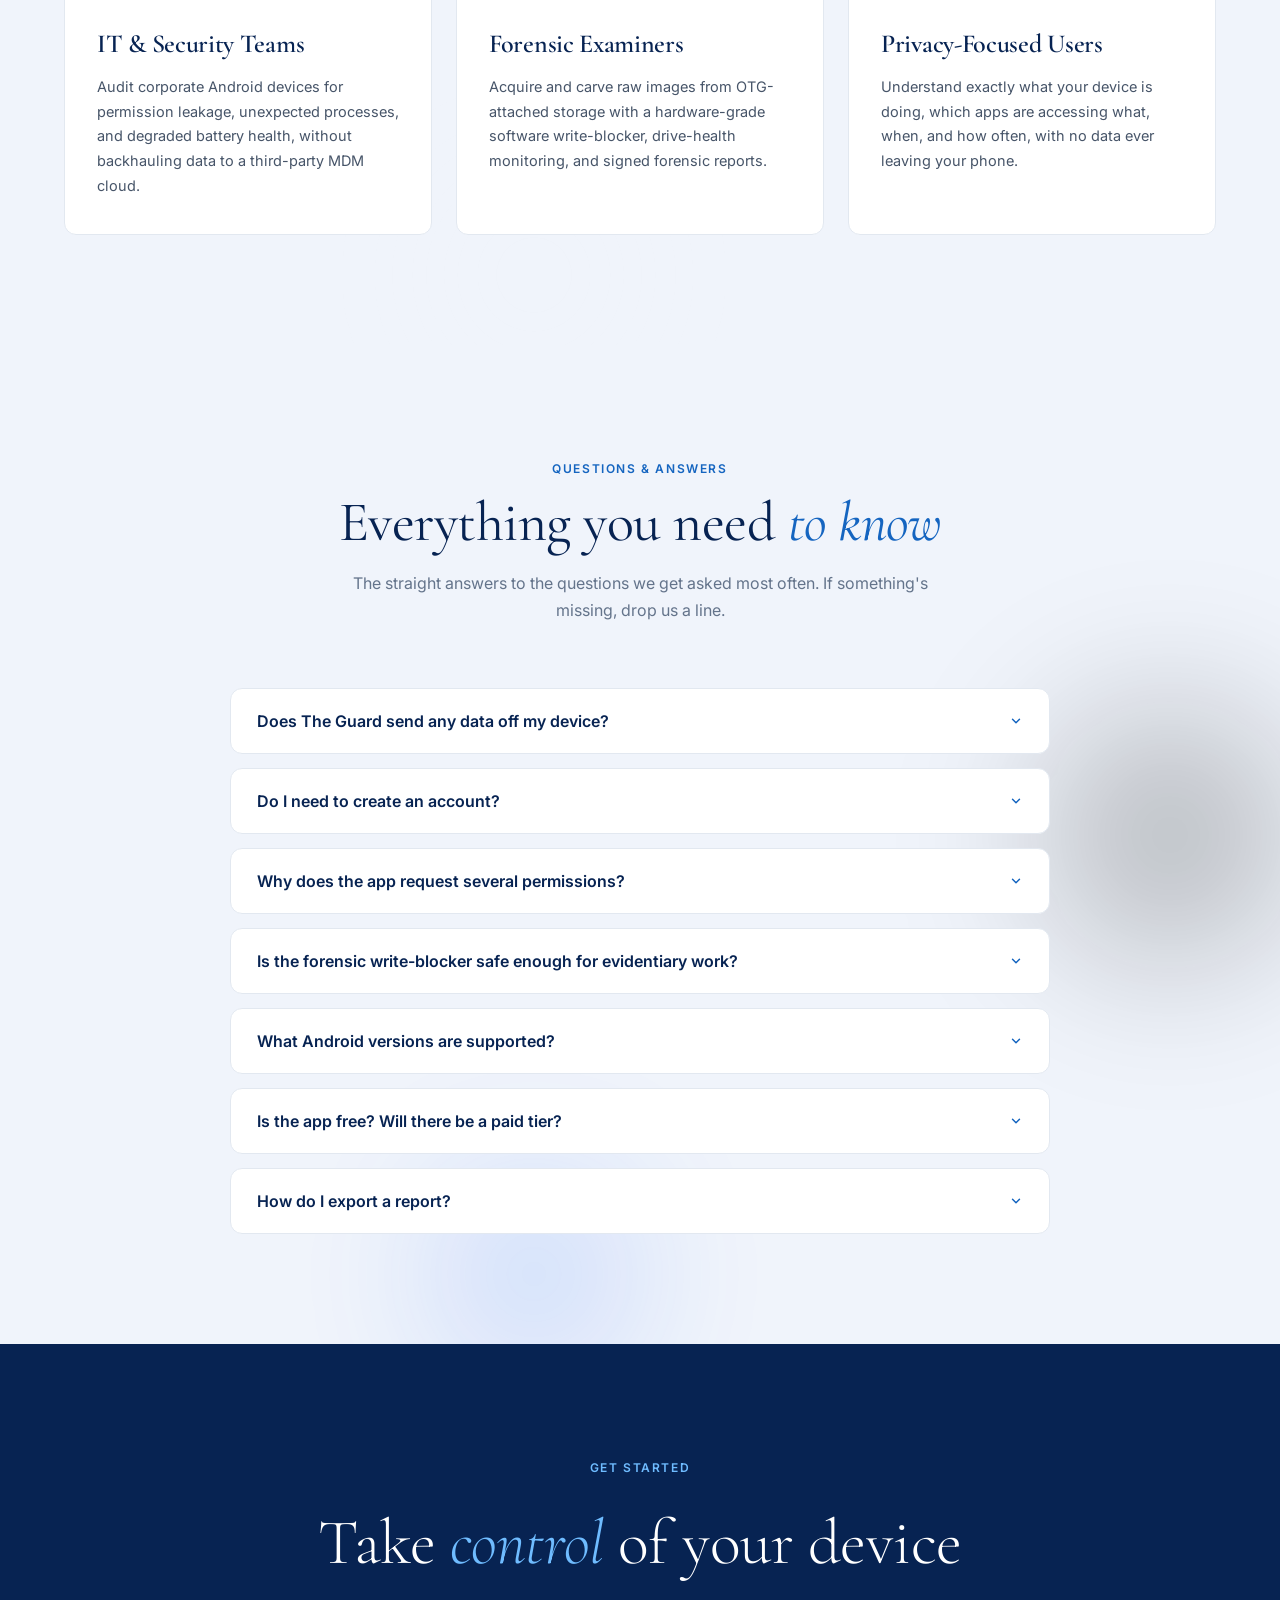
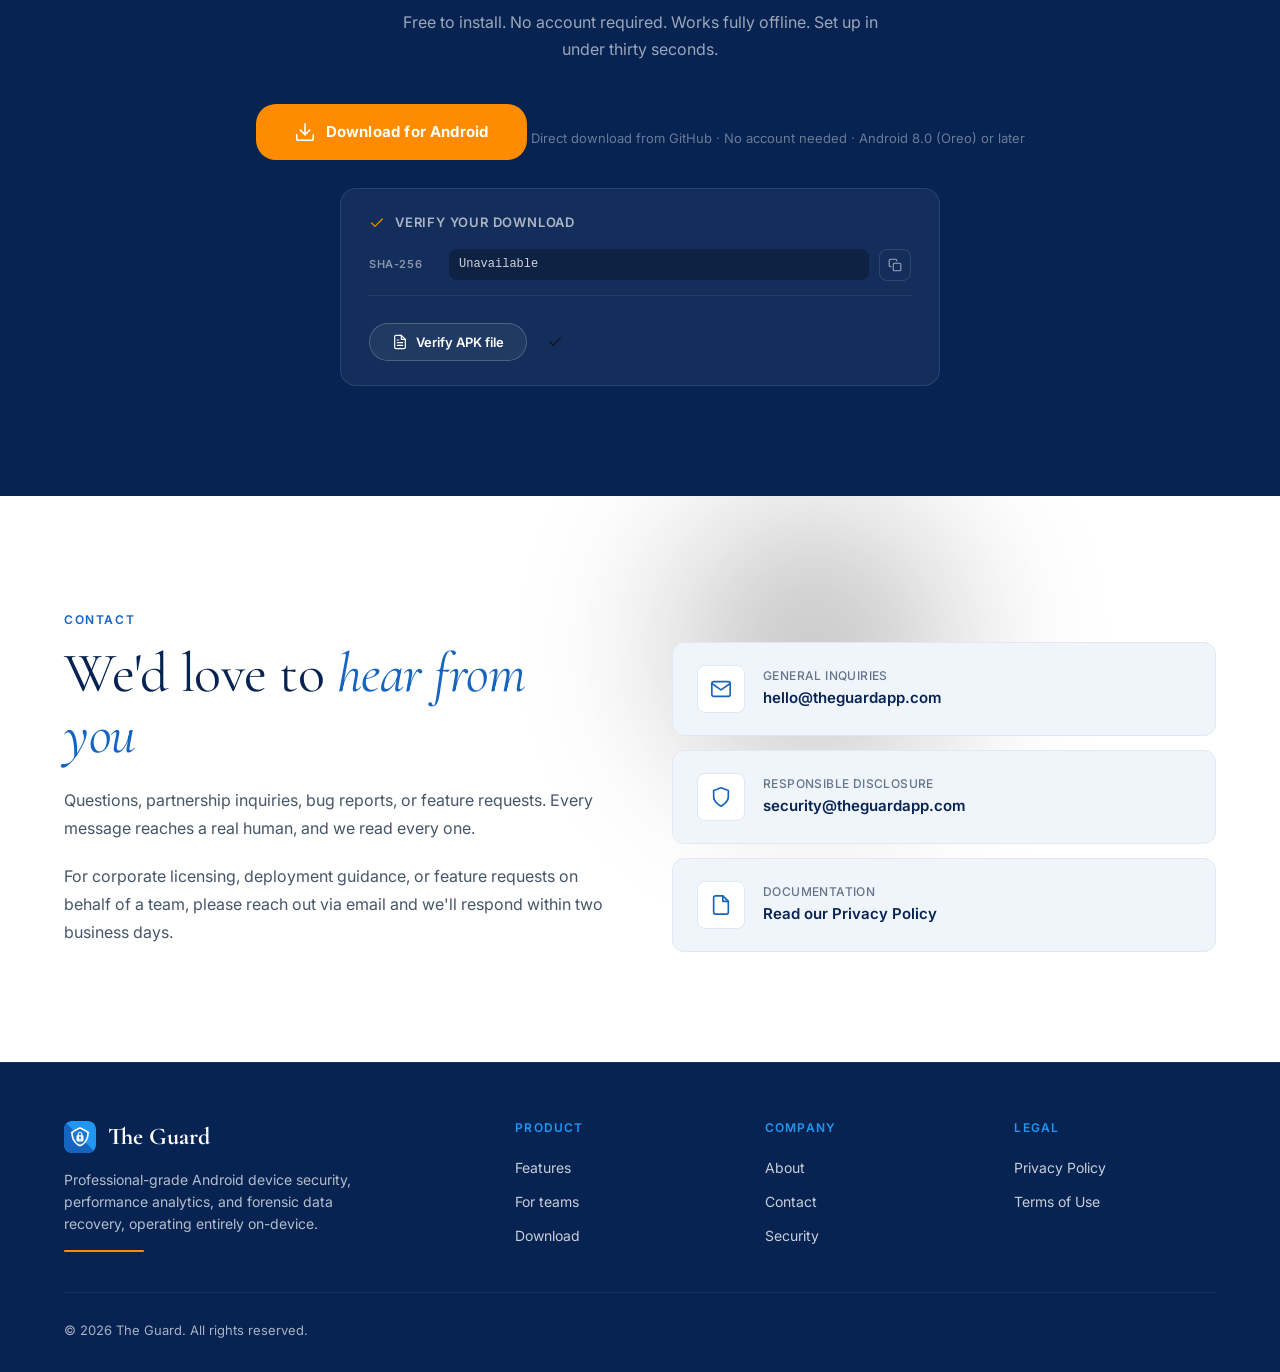
==== commit d7c9c743: "fixed sha256 loading" ====
--- a/index.html
+++ b/index.html
@@ -668,13 +668,10 @@
         const ver = release.tag_name || '';
         label.textContent = 'Download for Android' + (ver ? ' (' + ver + ')' : '');
       }
-      if (shaAsset) {
-        // Use raw.githubusercontent.com to avoid CORS redirect from releases CDN
-        const rawUrl = `https://raw.githubusercontent.com/theguardapp/theguardapp.github.io/${release.tag_name}/${shaAsset.name}`;
-        const shaResp = await fetch(rawUrl);
-        const shaText = await shaResp.text();
-        const match = shaText.match(/^([a-f0-9]{64})/i);
-        if (match) document.getElementById('apk-sha256').textContent = match[1];
+      // The GitHub API returns the SHA-256 digest directly on the APK asset
+      if (apkAsset && apkAsset.digest) {
+        const shaMatch = apkAsset.digest.match(/sha256:([a-f0-9]{64})/i);
+        if (shaMatch) document.getElementById('apk-sha256').textContent = shaMatch[1];
       }
     } catch (e) {
       // Fallback
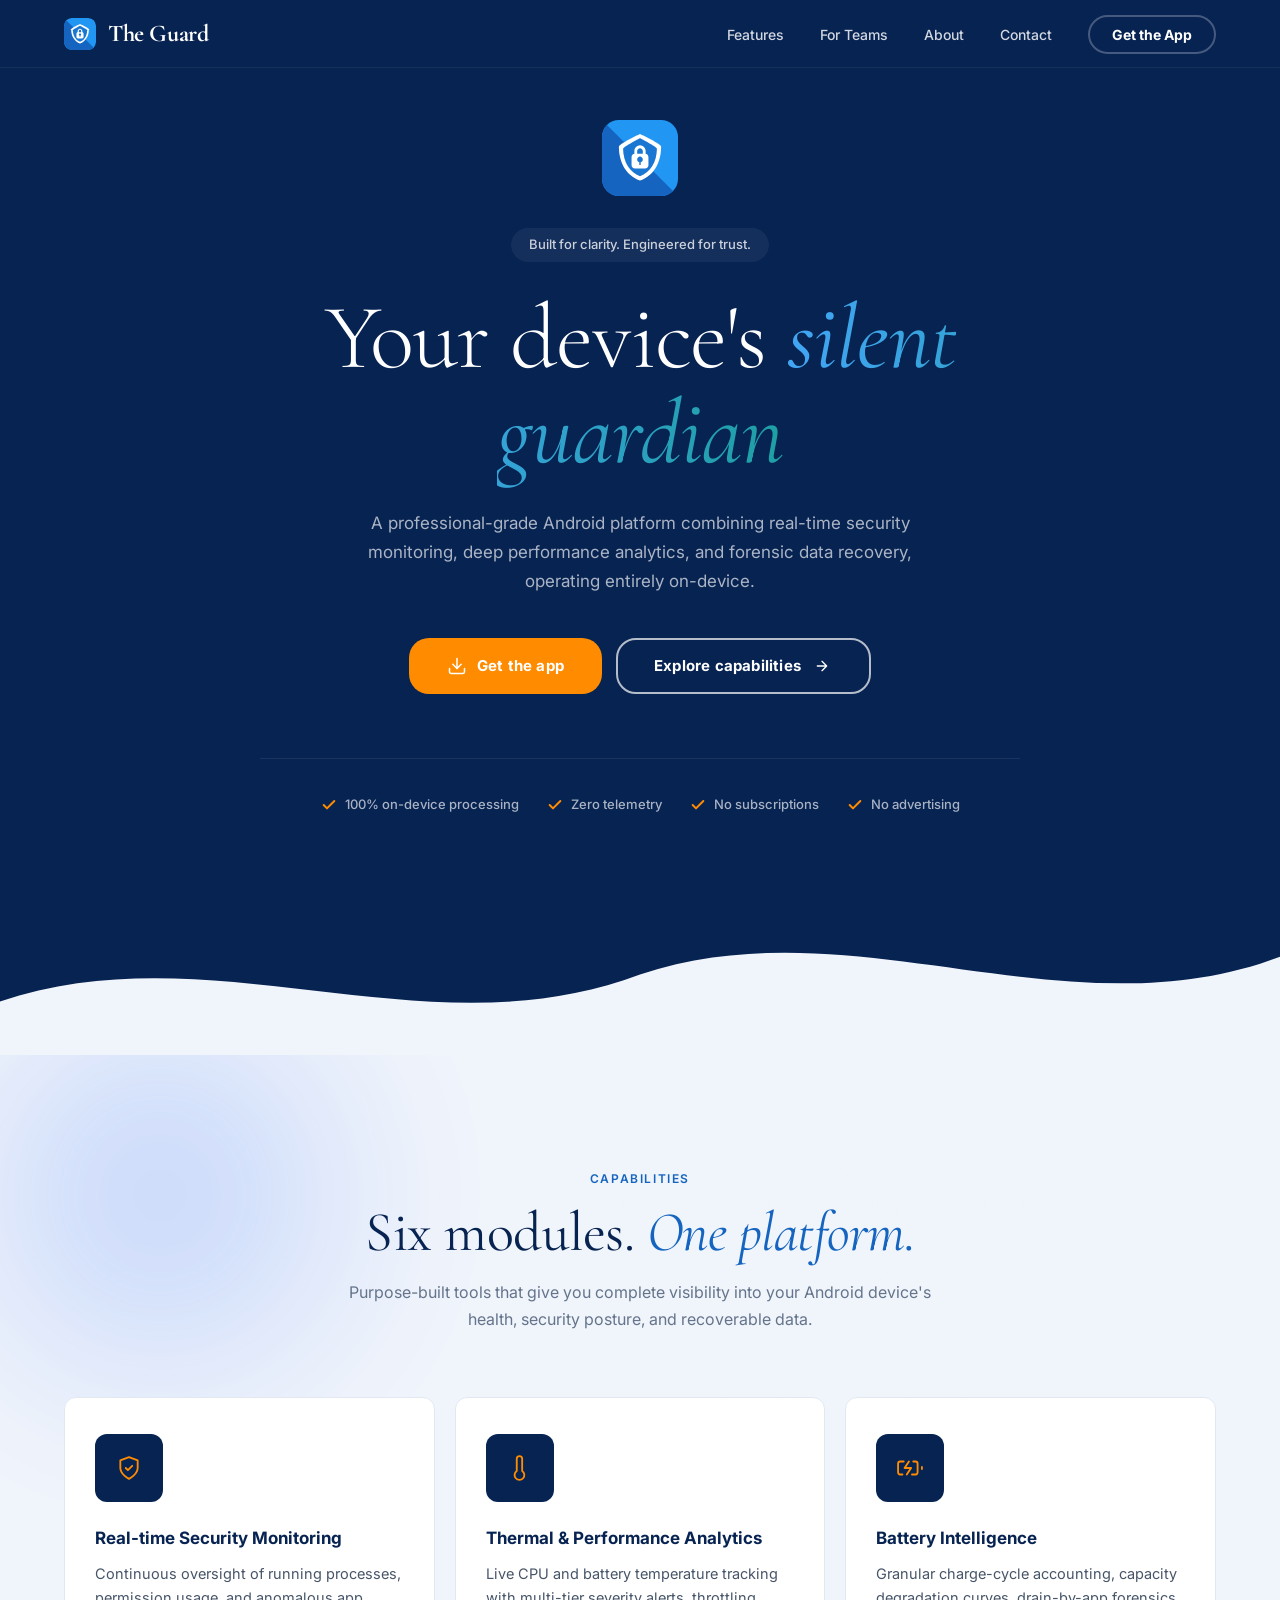
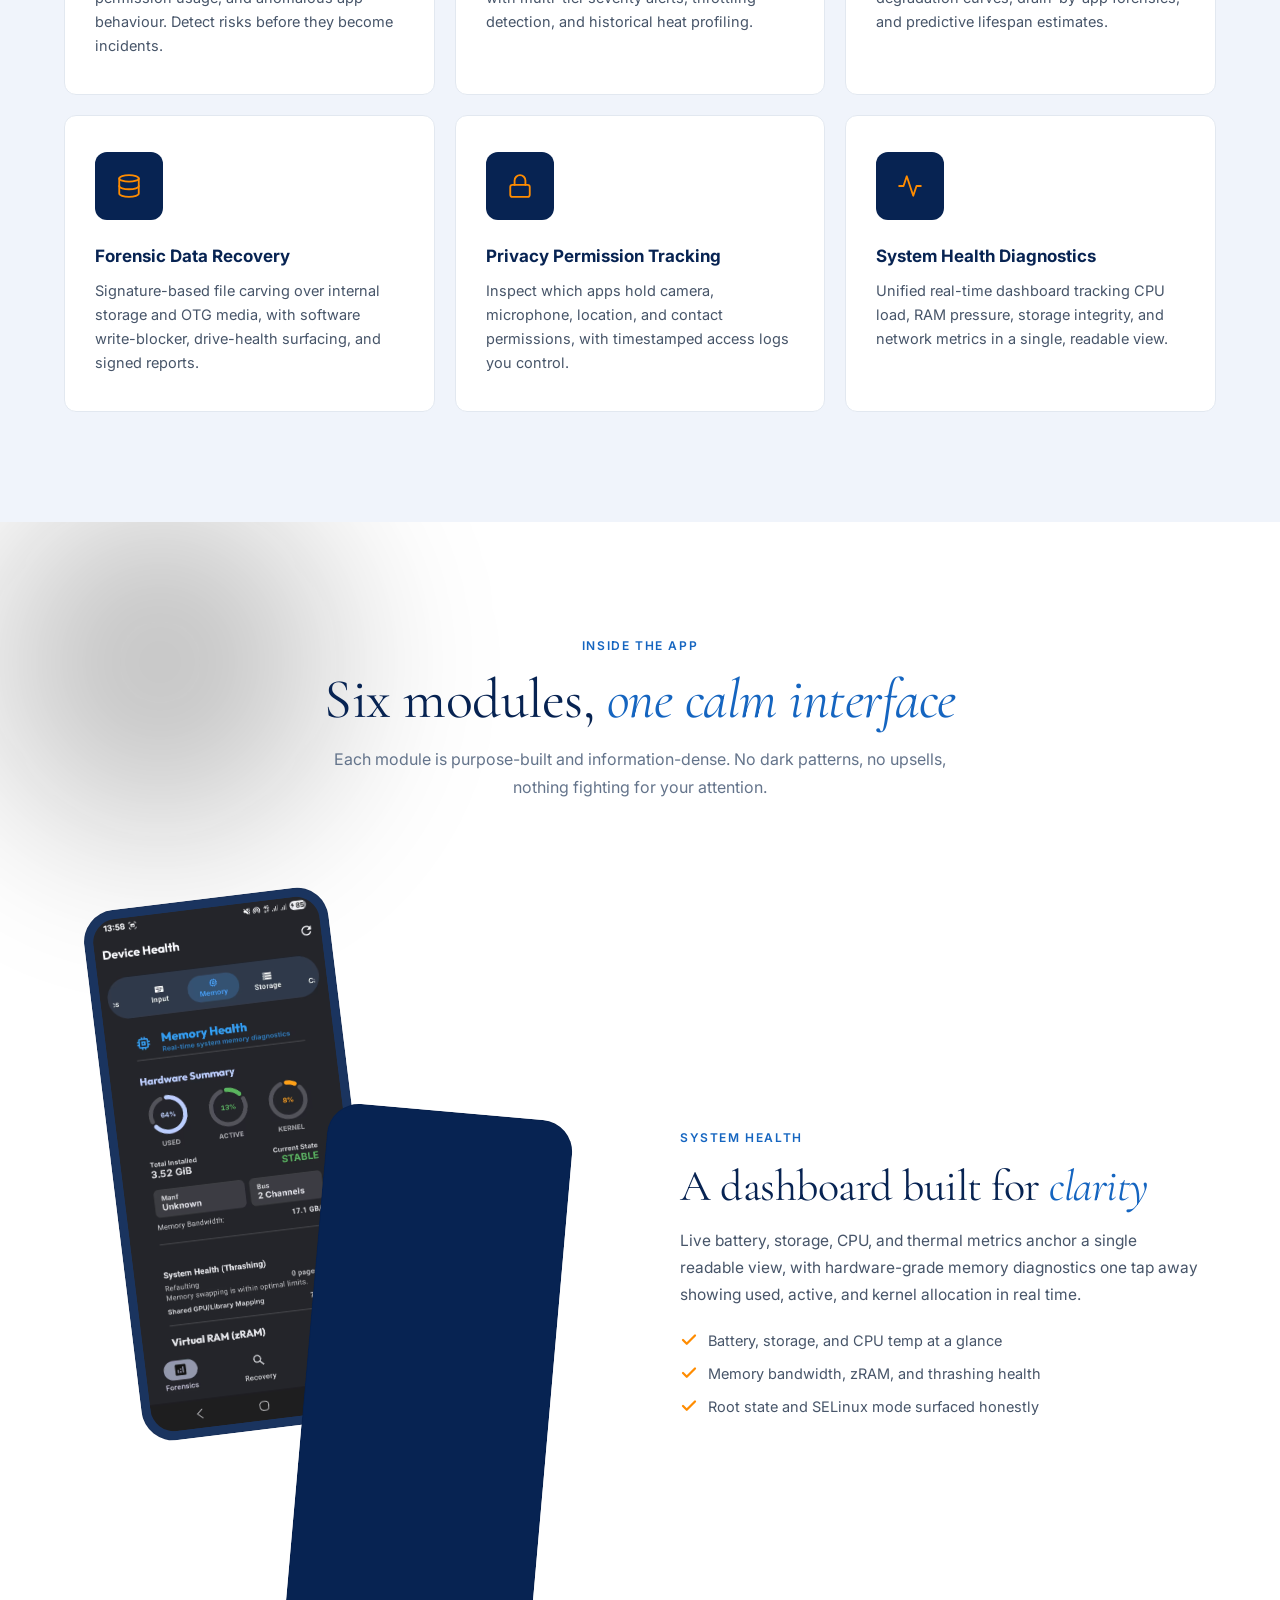
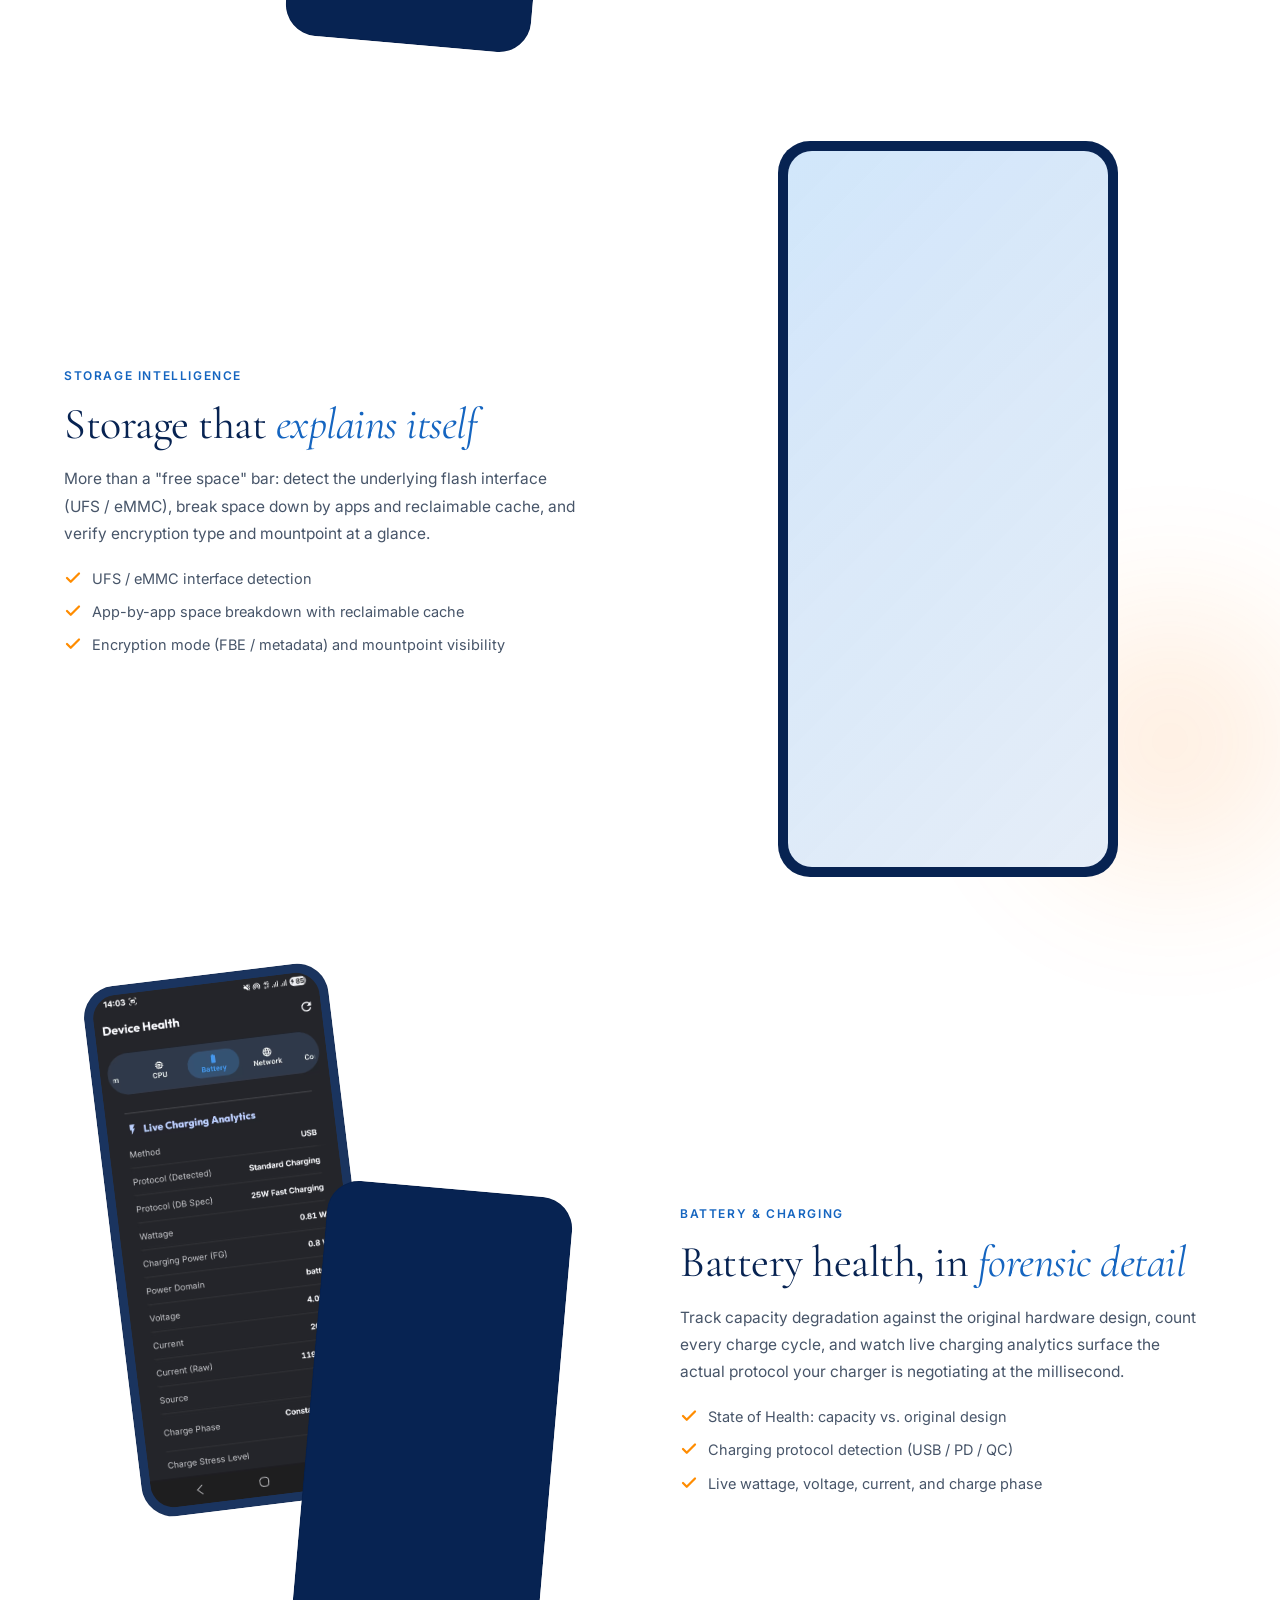
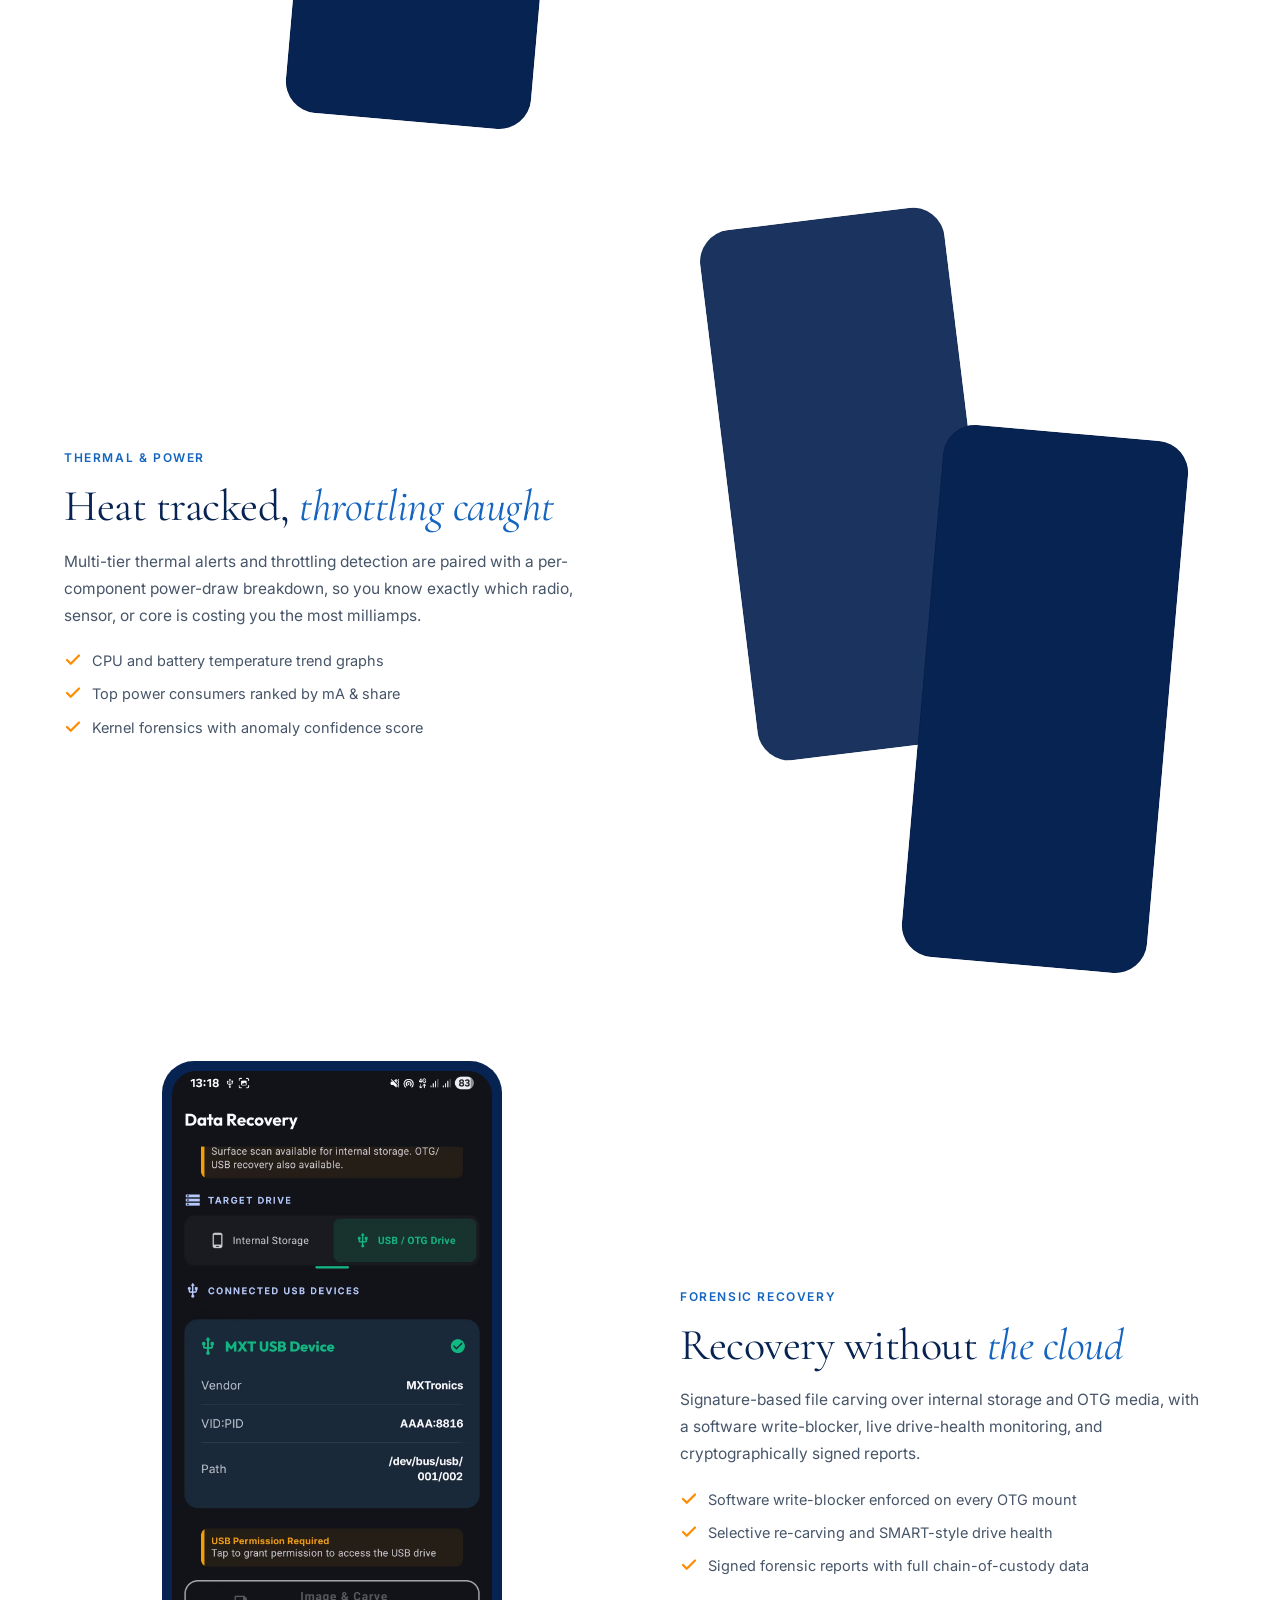
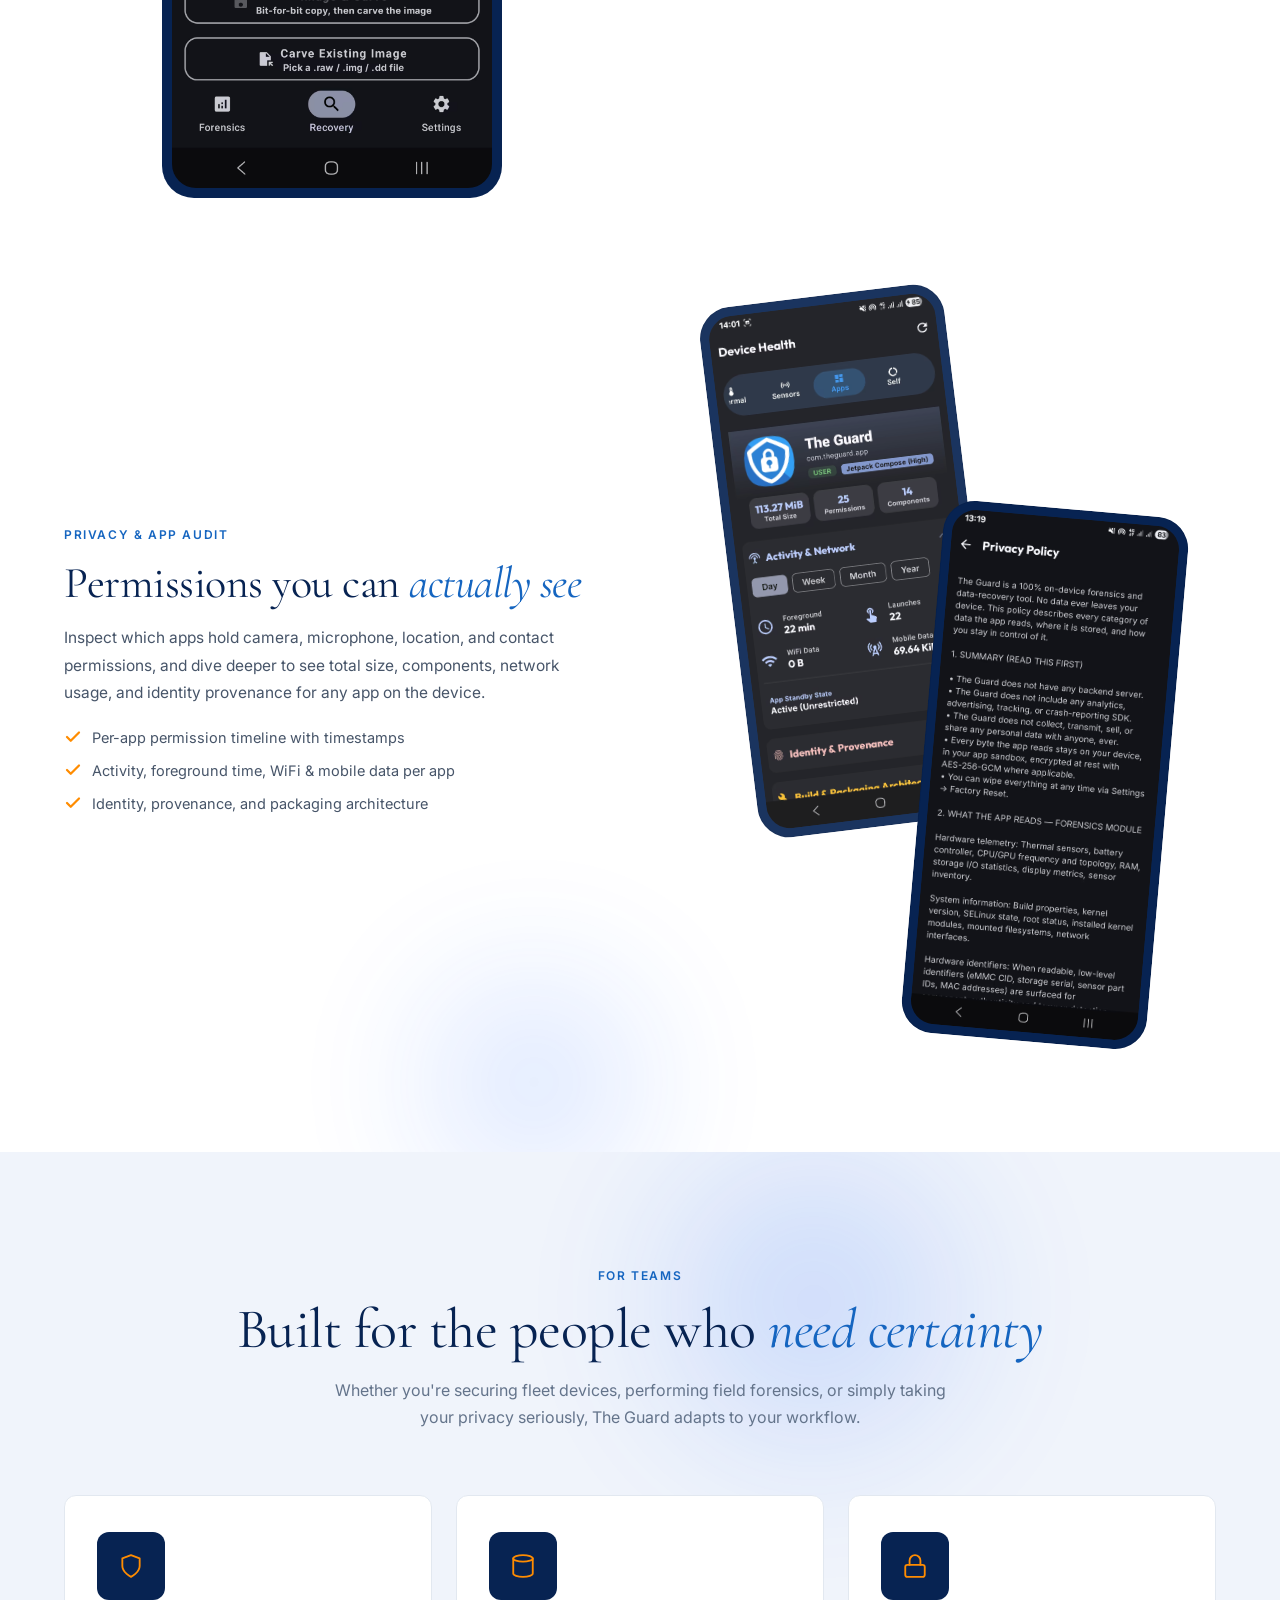
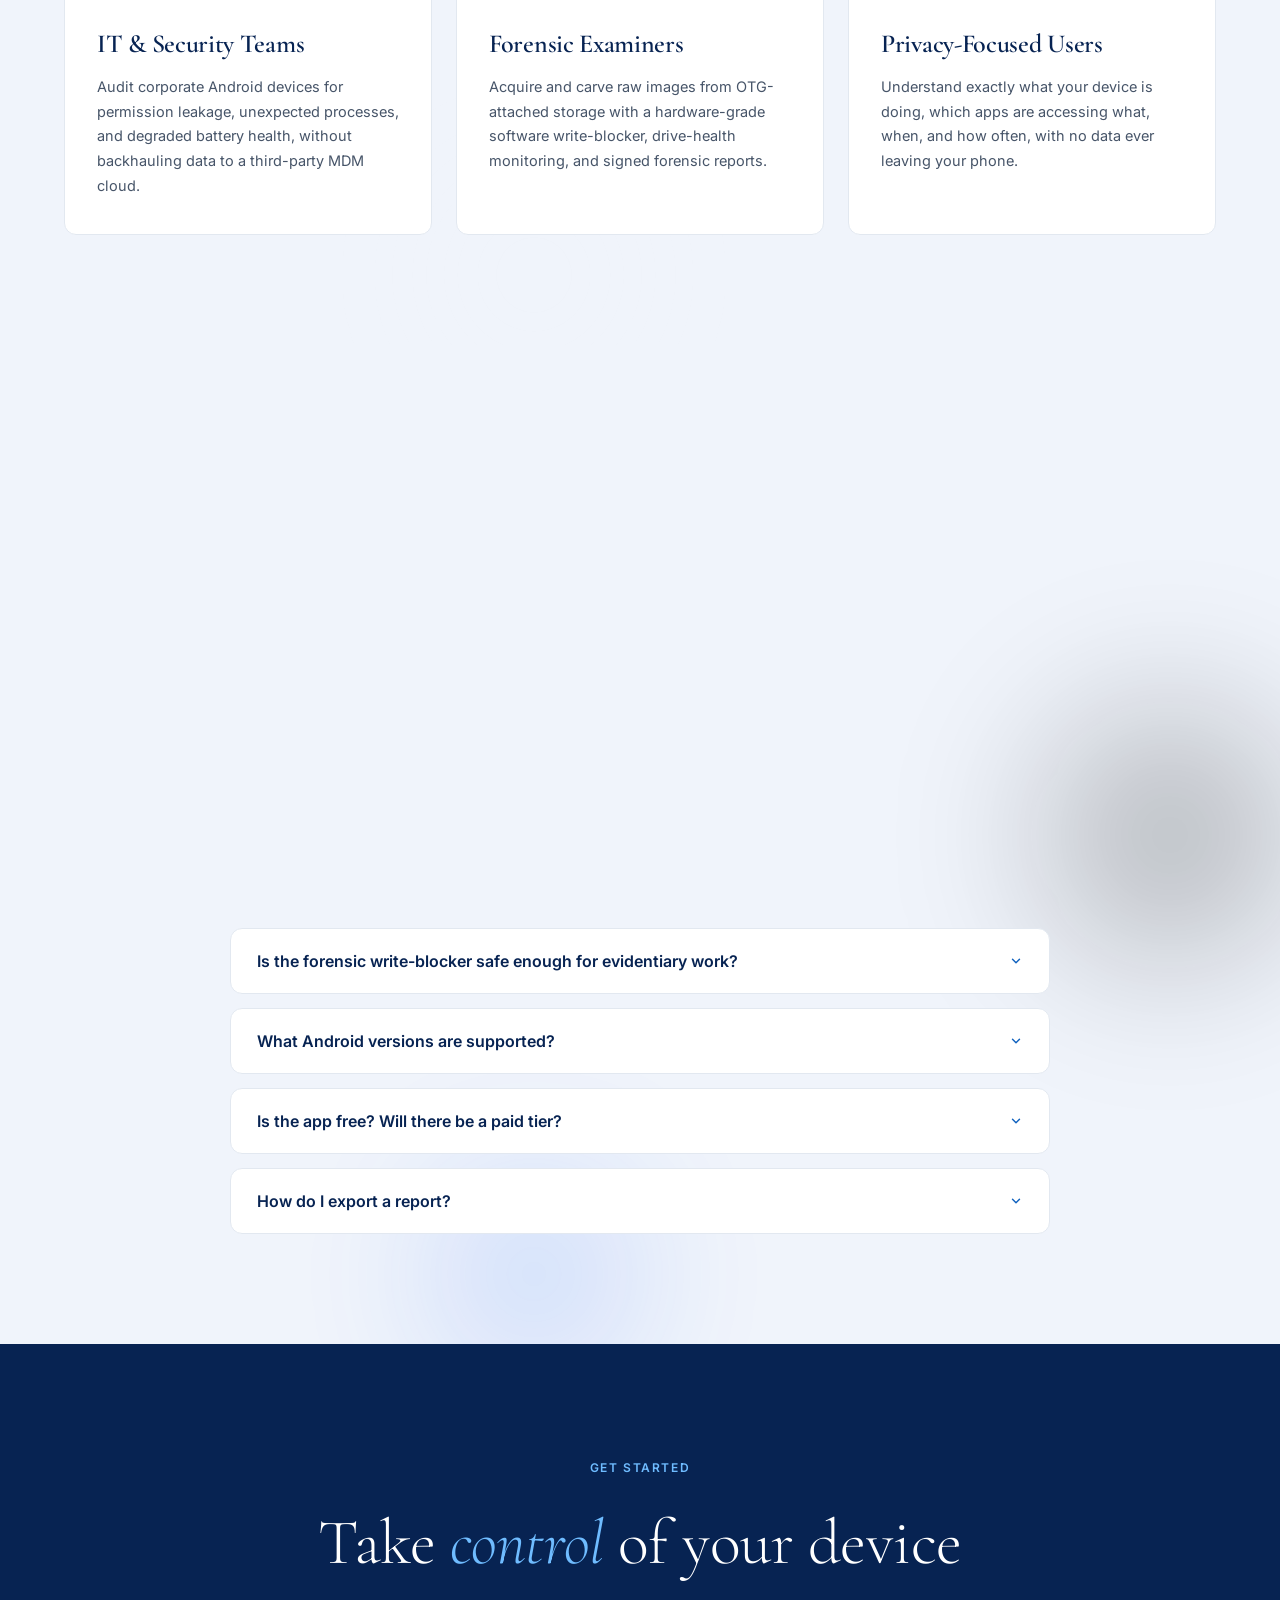
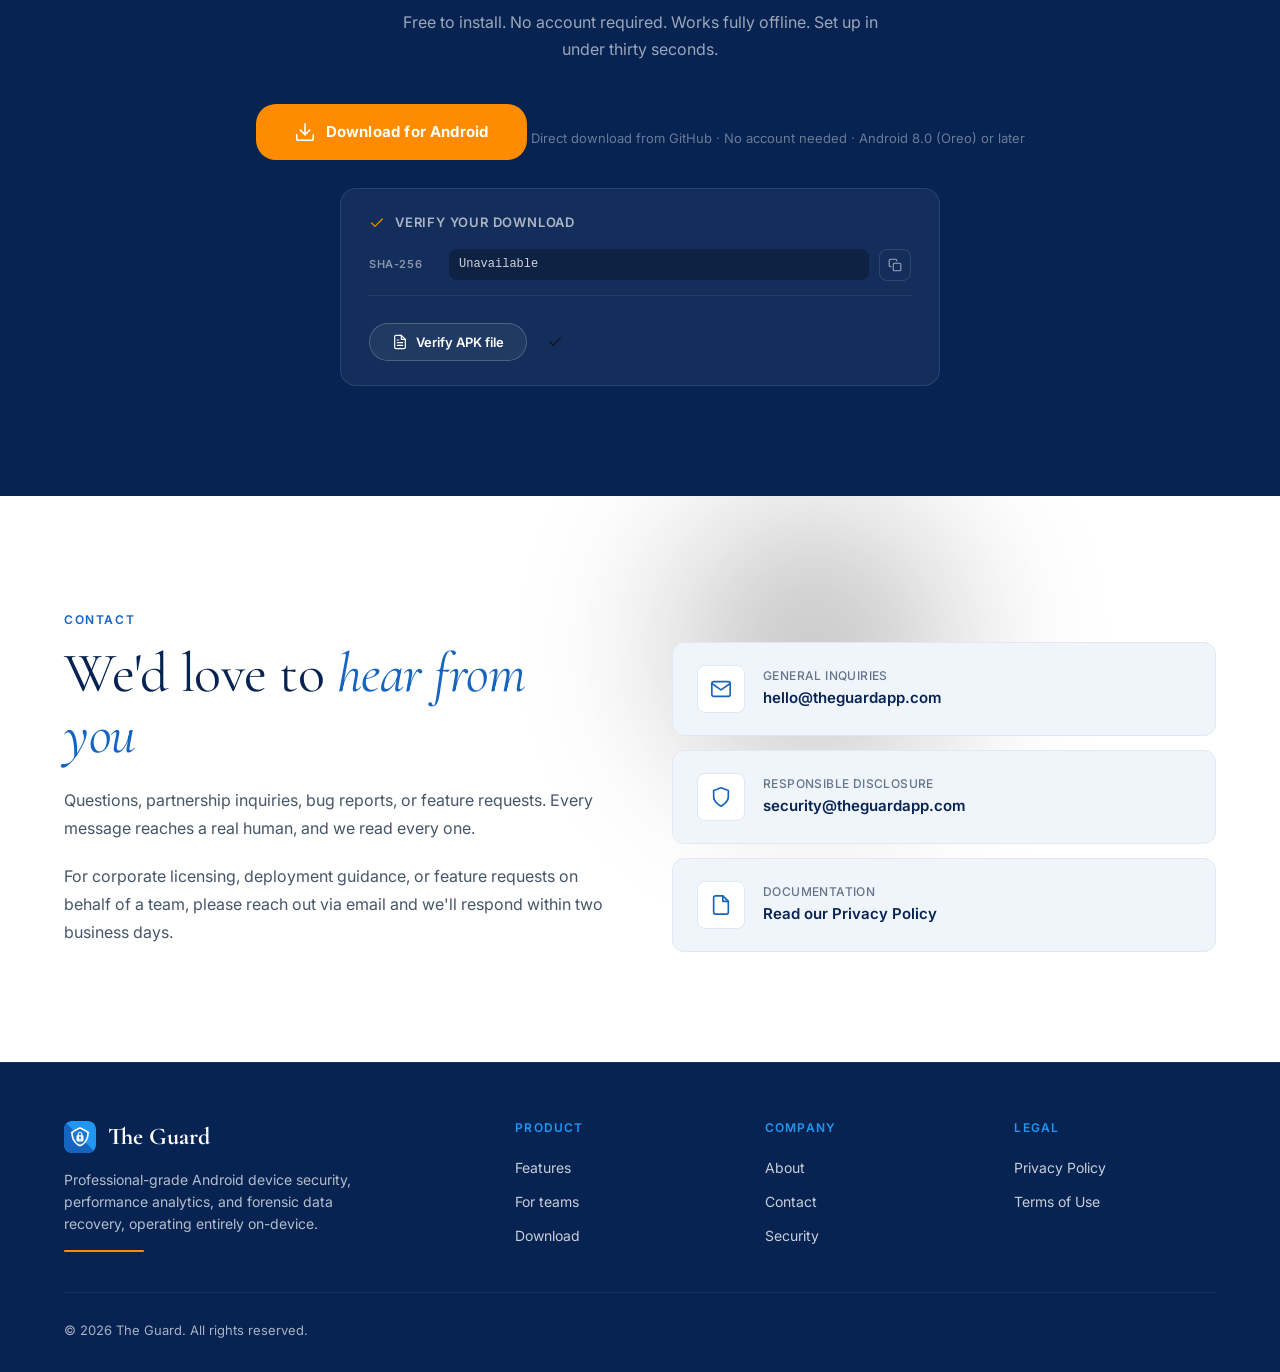
==== commit 18e340e9: "fixed mobile download" ====
--- a/index.html
+++ b/index.html
@@ -663,7 +663,15 @@
         if (a.name.endsWith('.sha256')) shaAsset = a;
       }
       if (apkAsset) {
-        document.getElementById('download-cta').href = apkAsset.browser_download_url;
+        // Use the direct download URL with /releases/download/ (no extra redirect)
+        const tag = release.tag_name || 'latest';
+        const directUrl = `https://github.com/theguardapp/theguardapp.github.io/releases/download/${tag}/${apkAsset.name}`;
+        const cta = document.getElementById('download-cta');
+        cta.href = directUrl;
+        // Add download attribute and target for mobile browsers
+        cta.setAttribute('download', apkAsset.name);
+        cta.setAttribute('target', '_blank');
+        cta.setAttribute('rel', 'noreferrer noopener');
         const label = document.getElementById('download-label');
         const ver = release.tag_name || '';
         label.textContent = 'Download for Android' + (ver ? ' (' + ver + ')' : '');
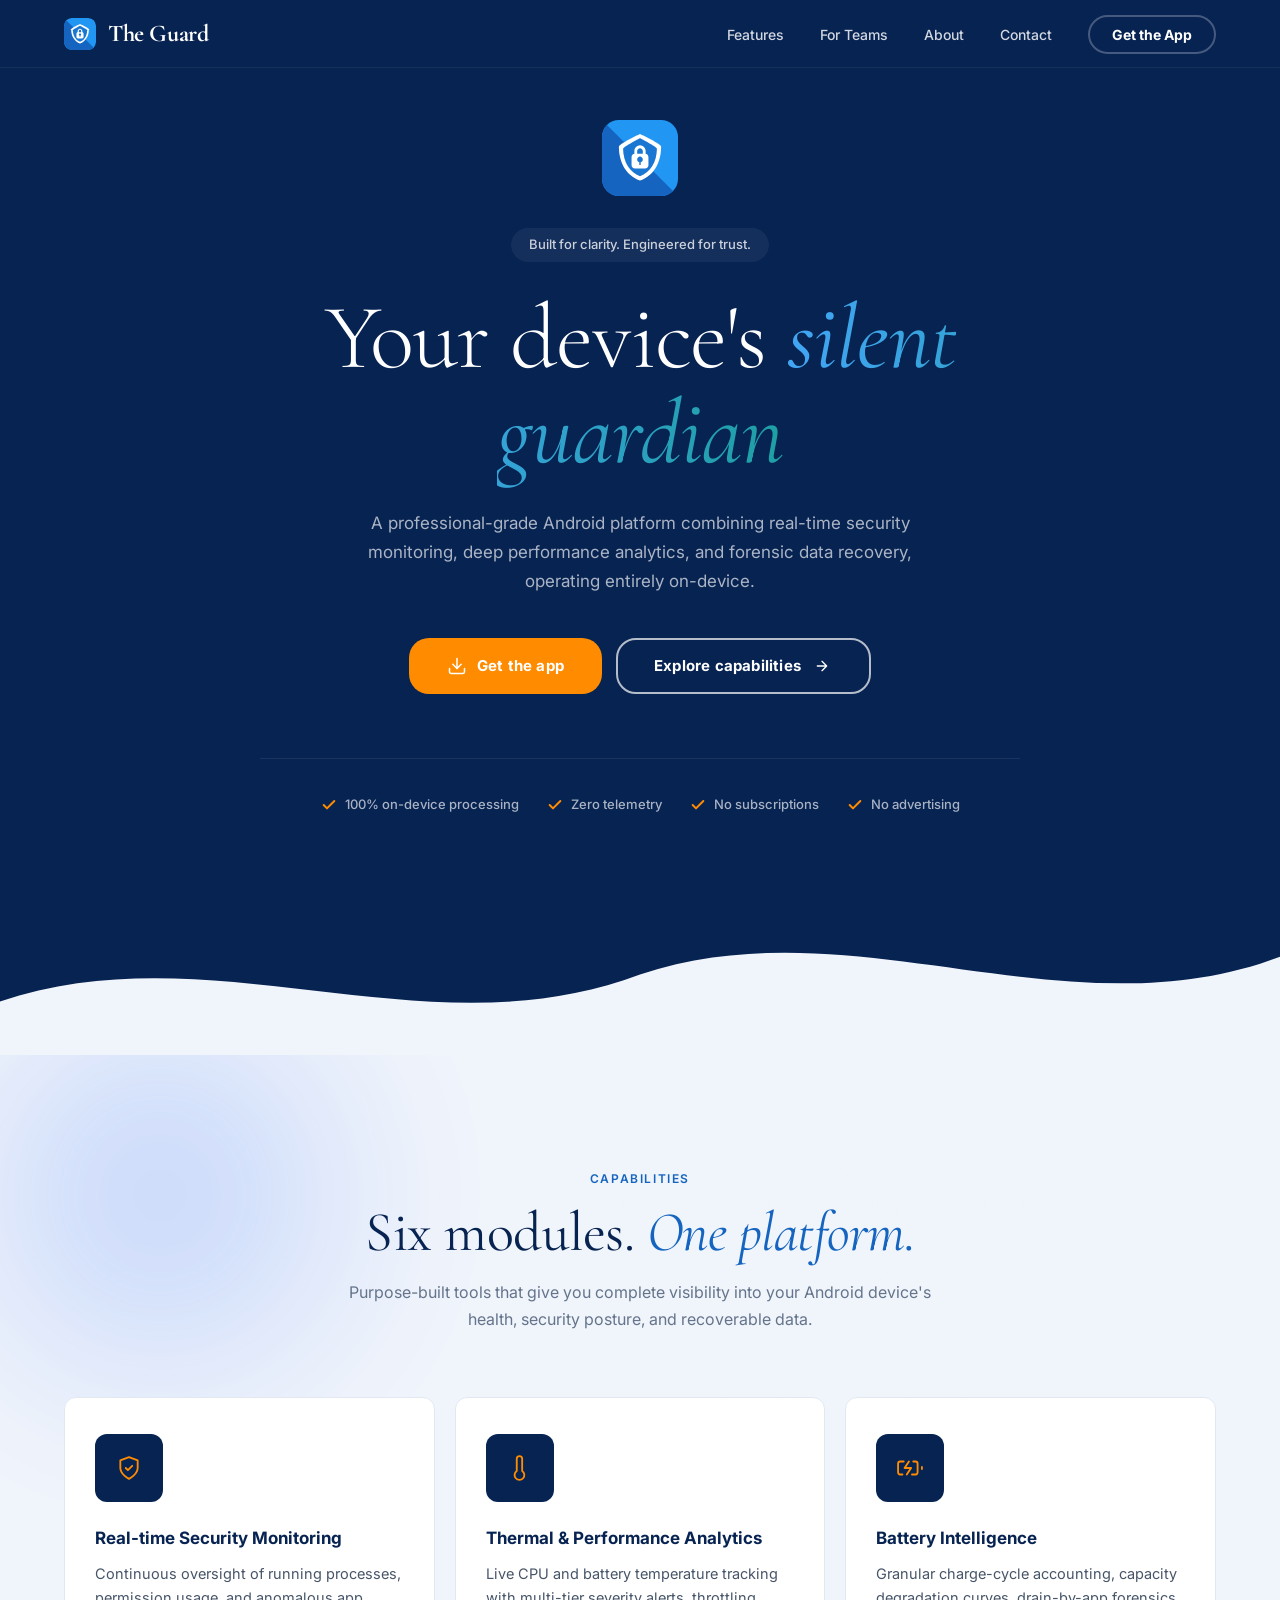
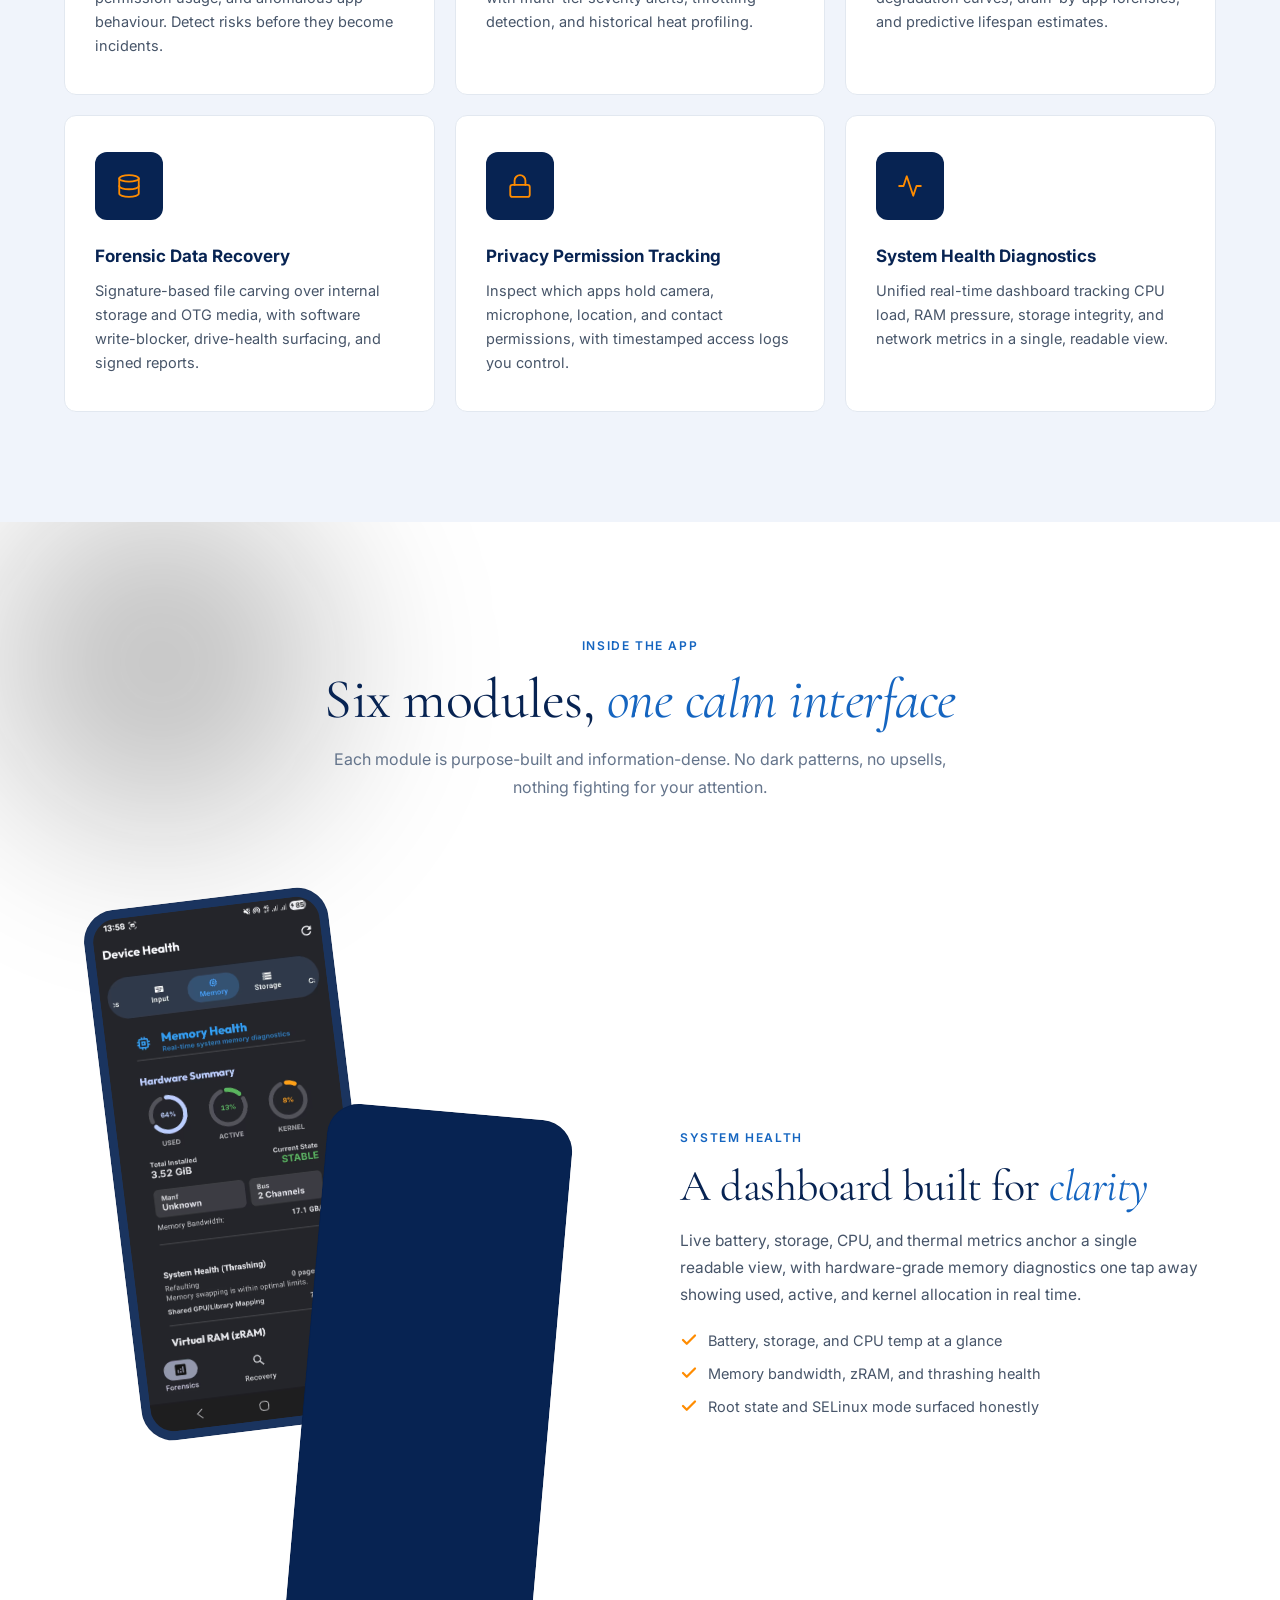
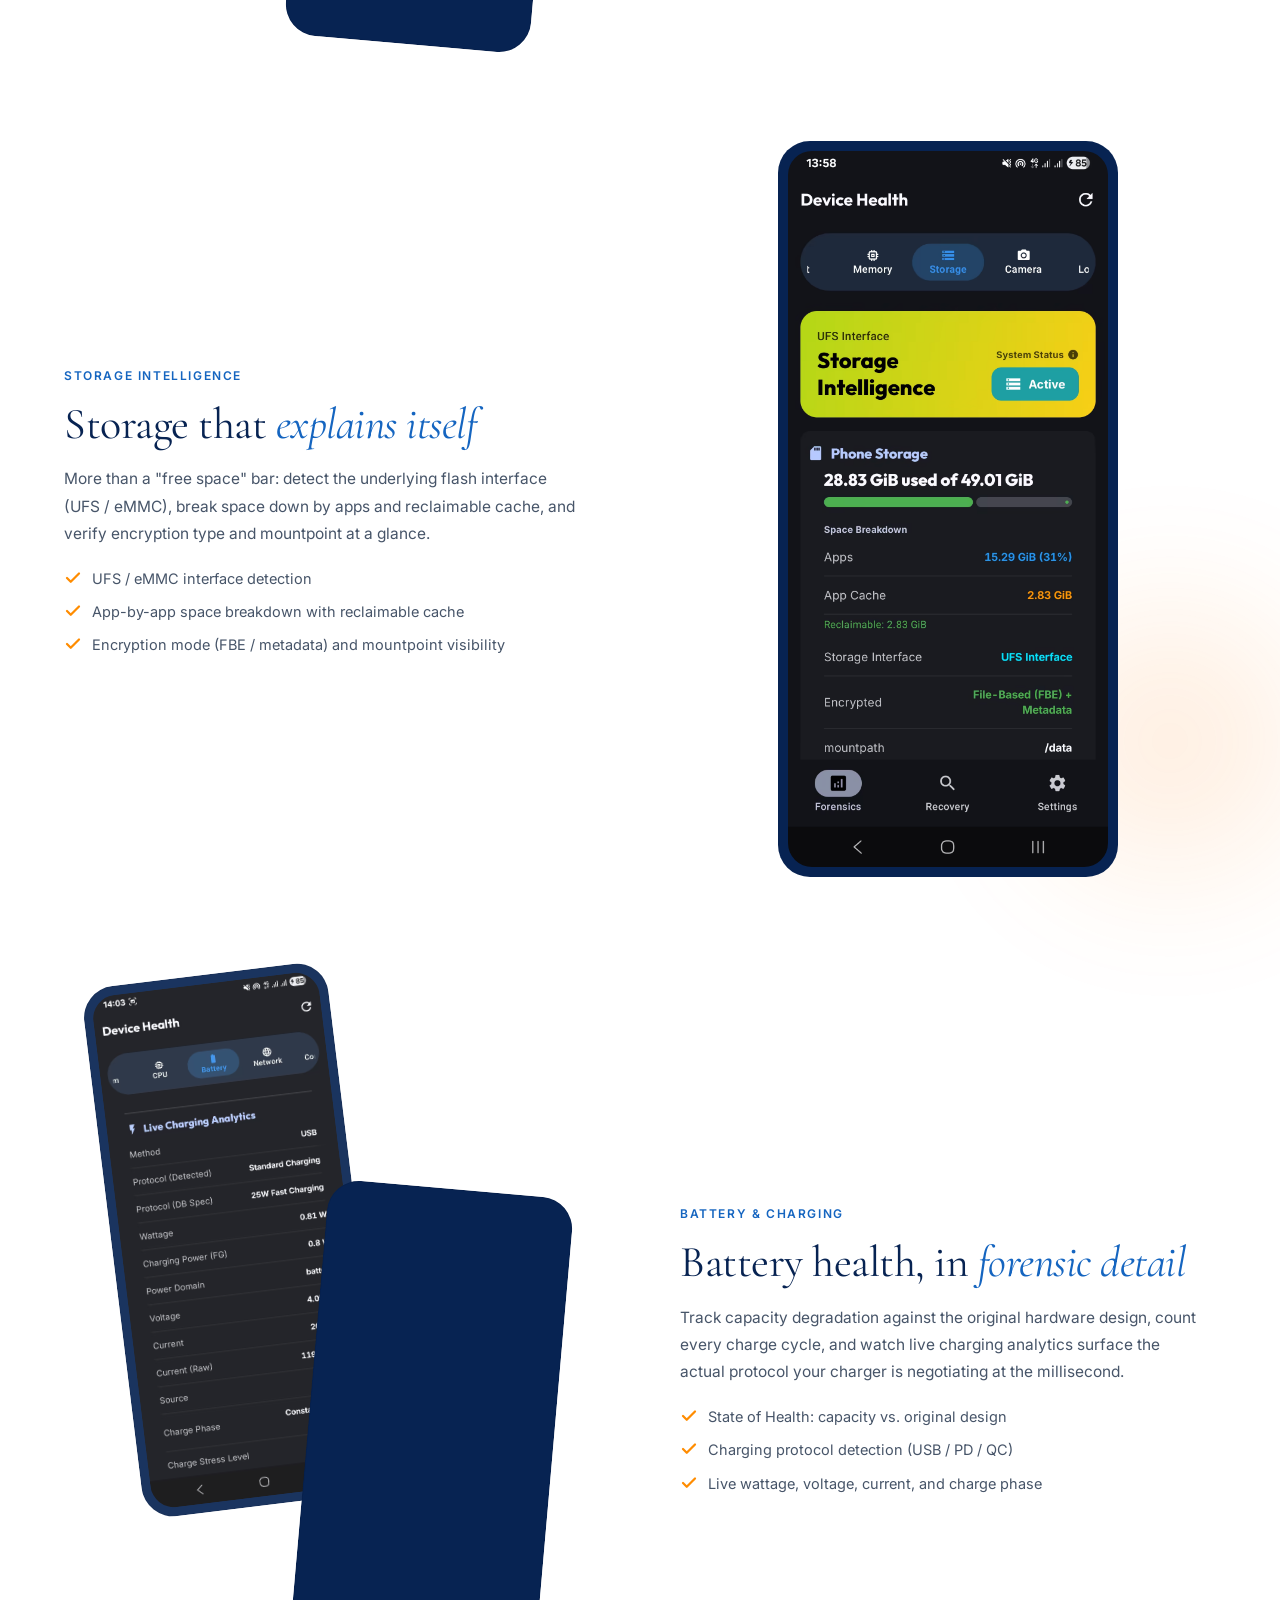
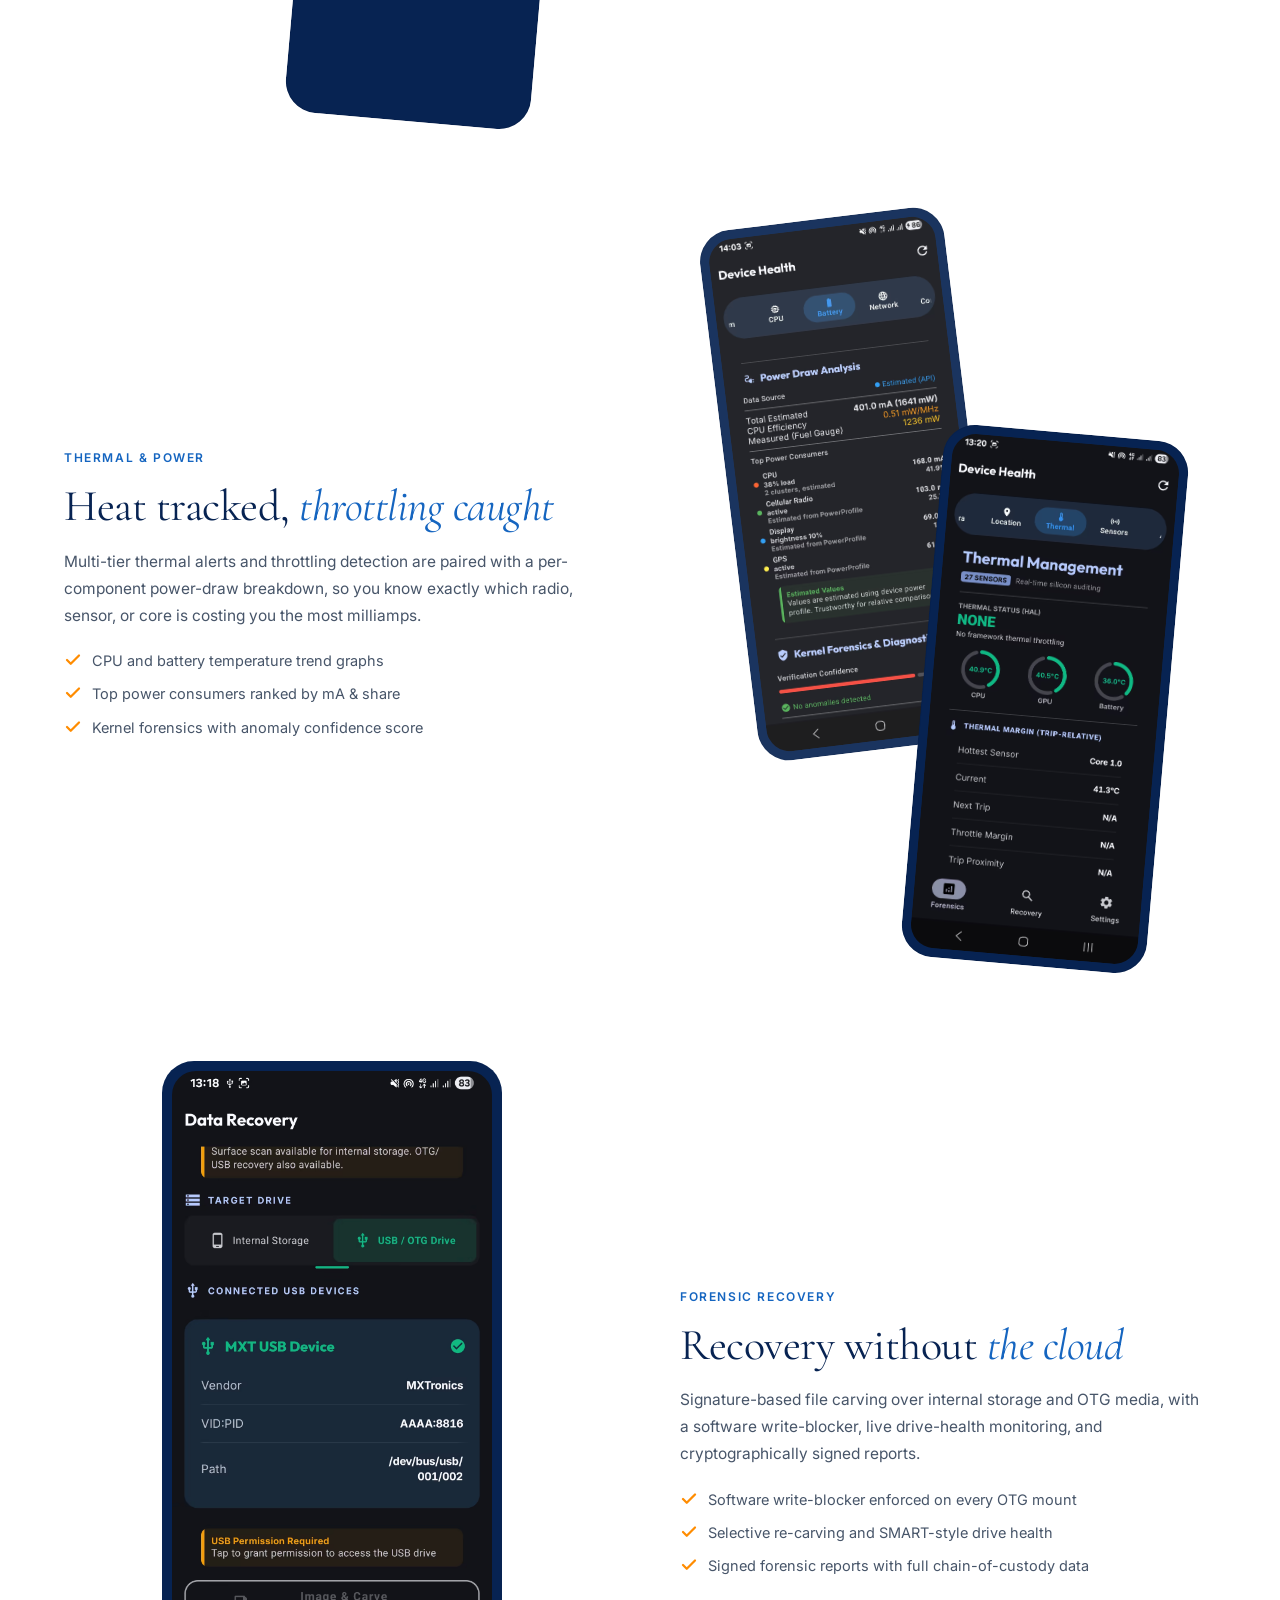
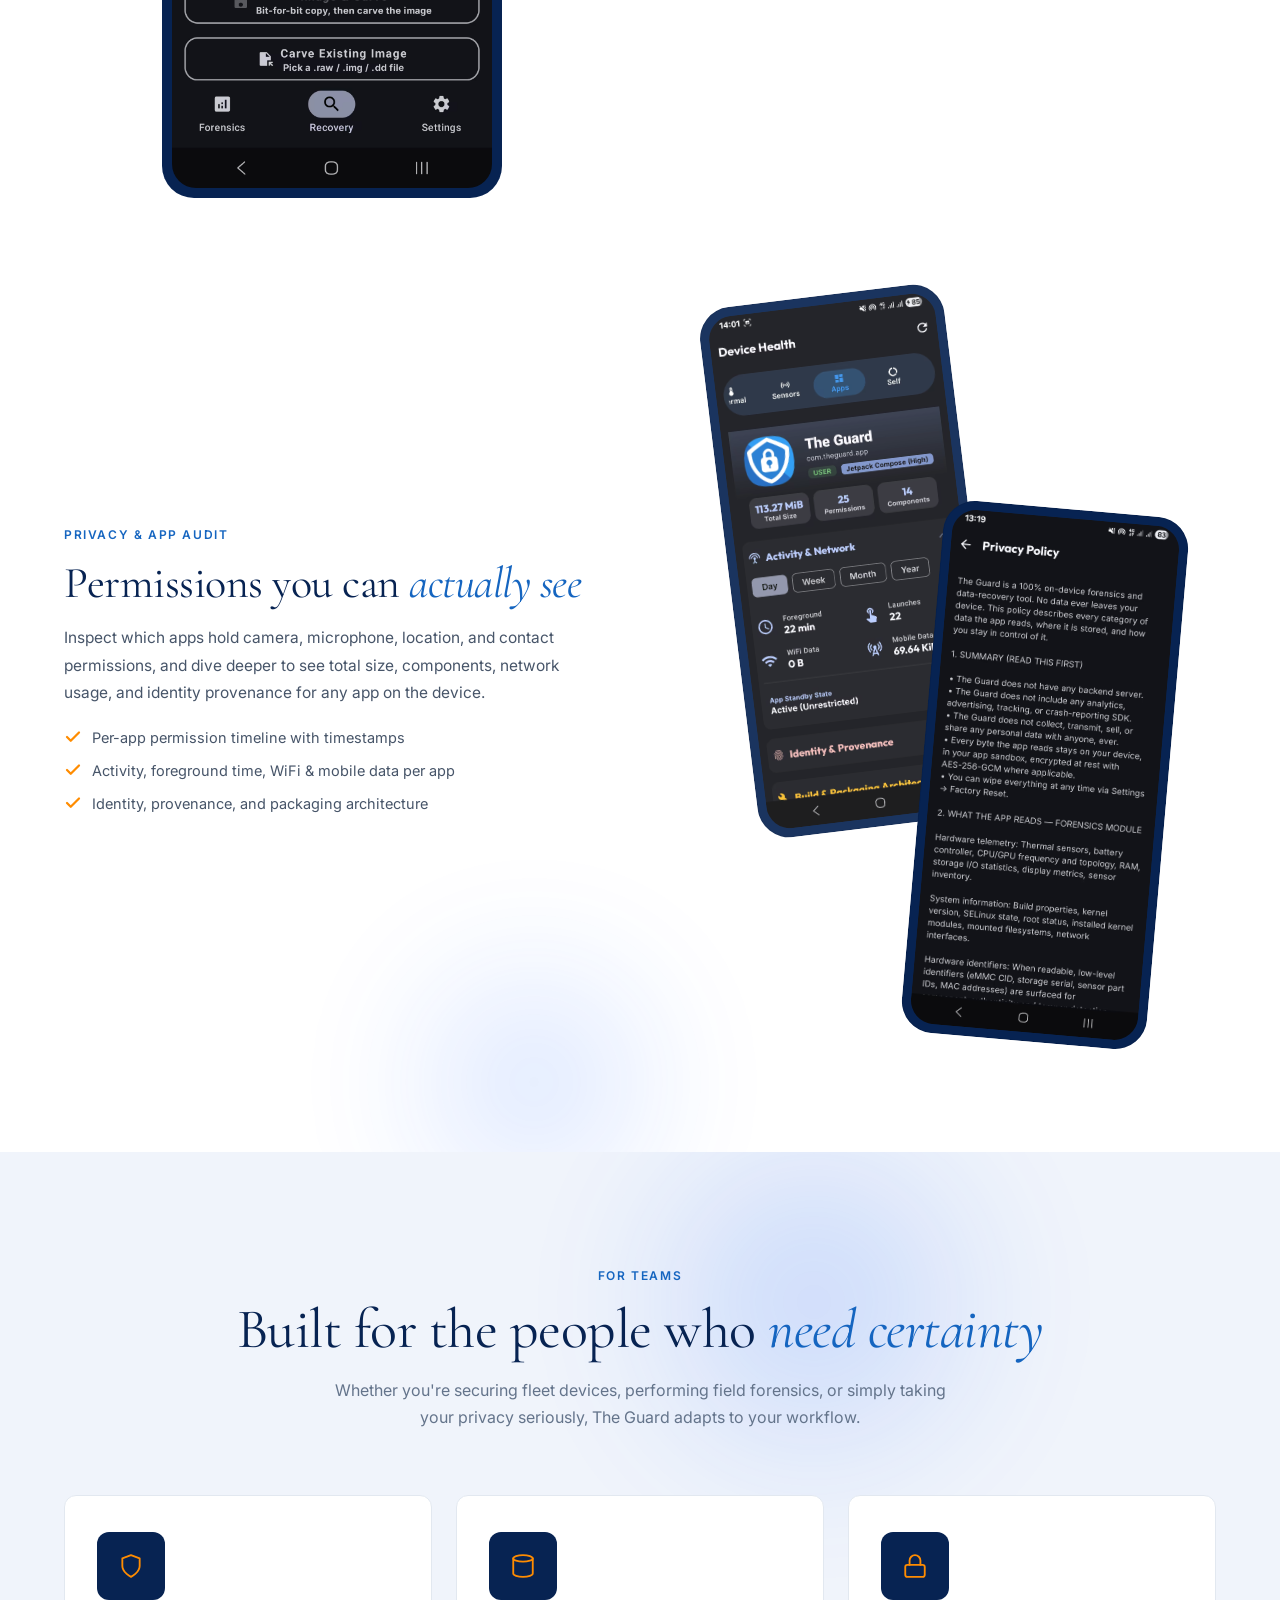
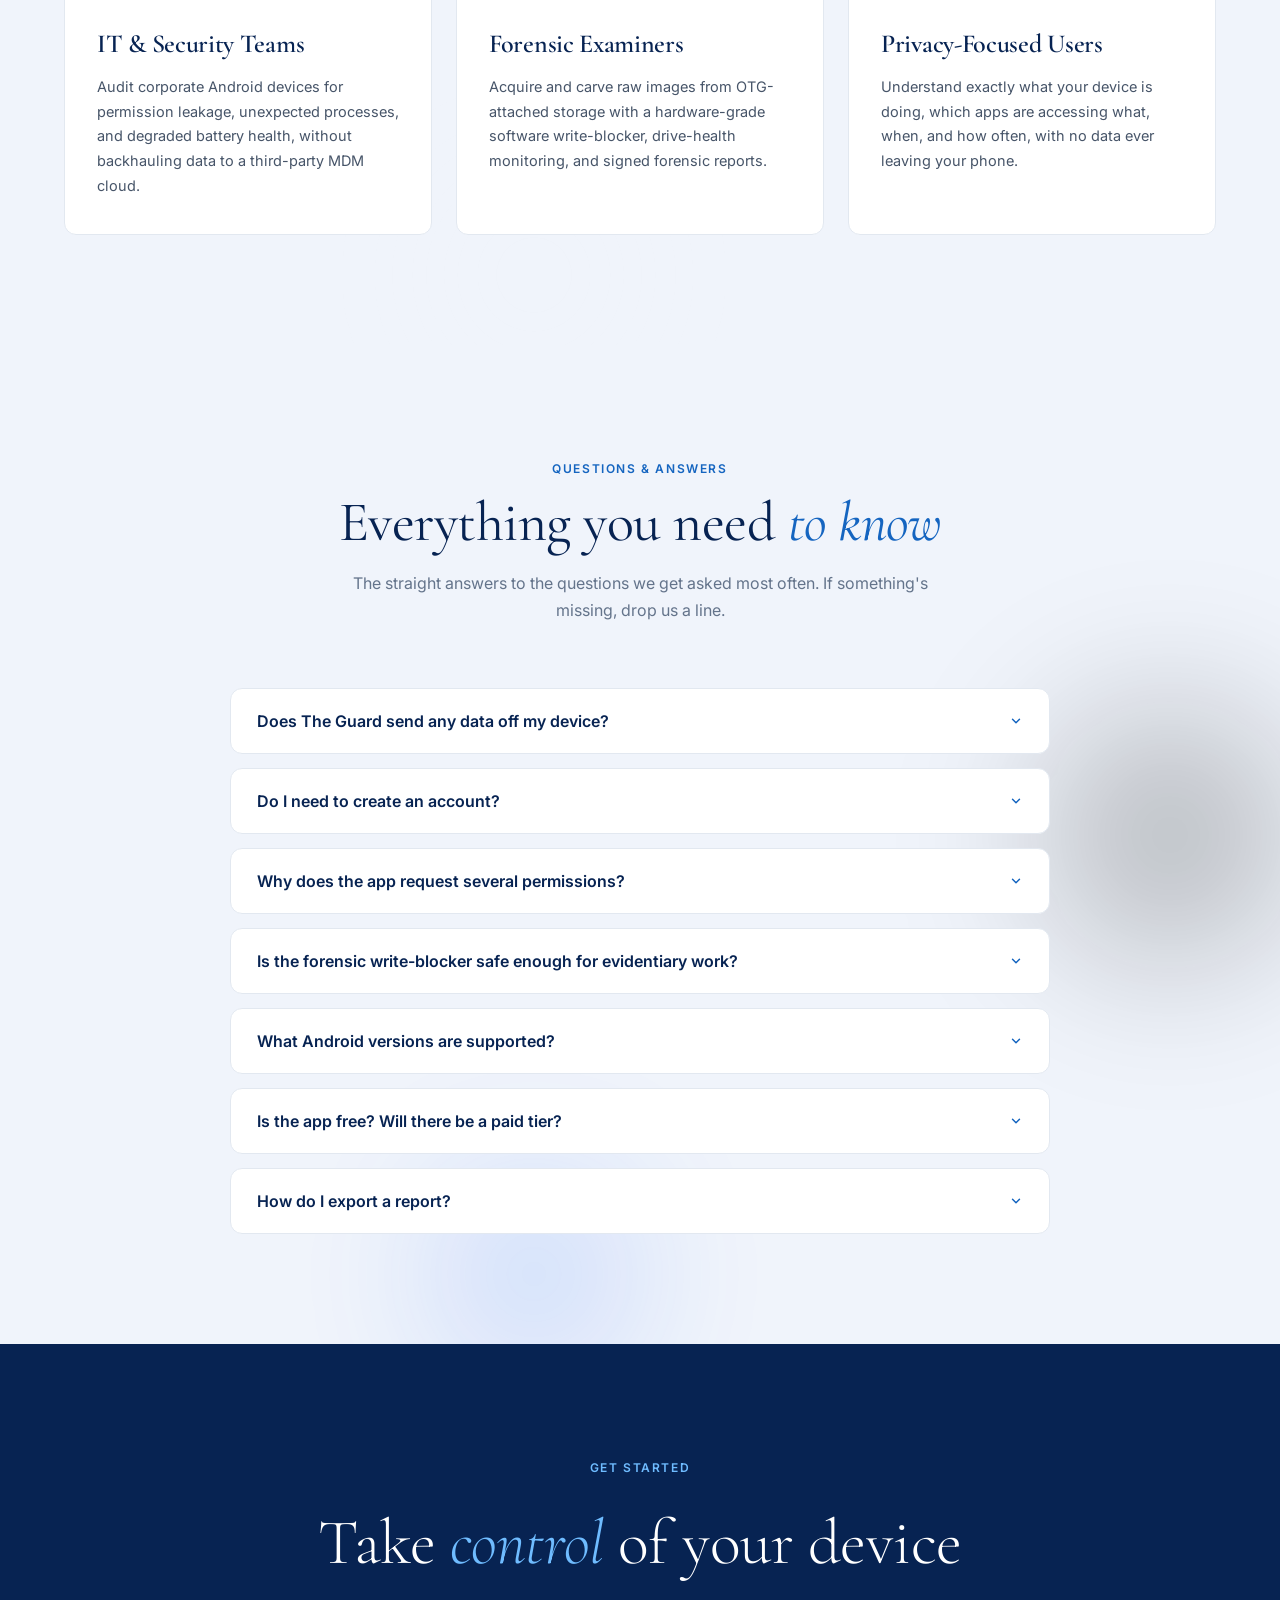
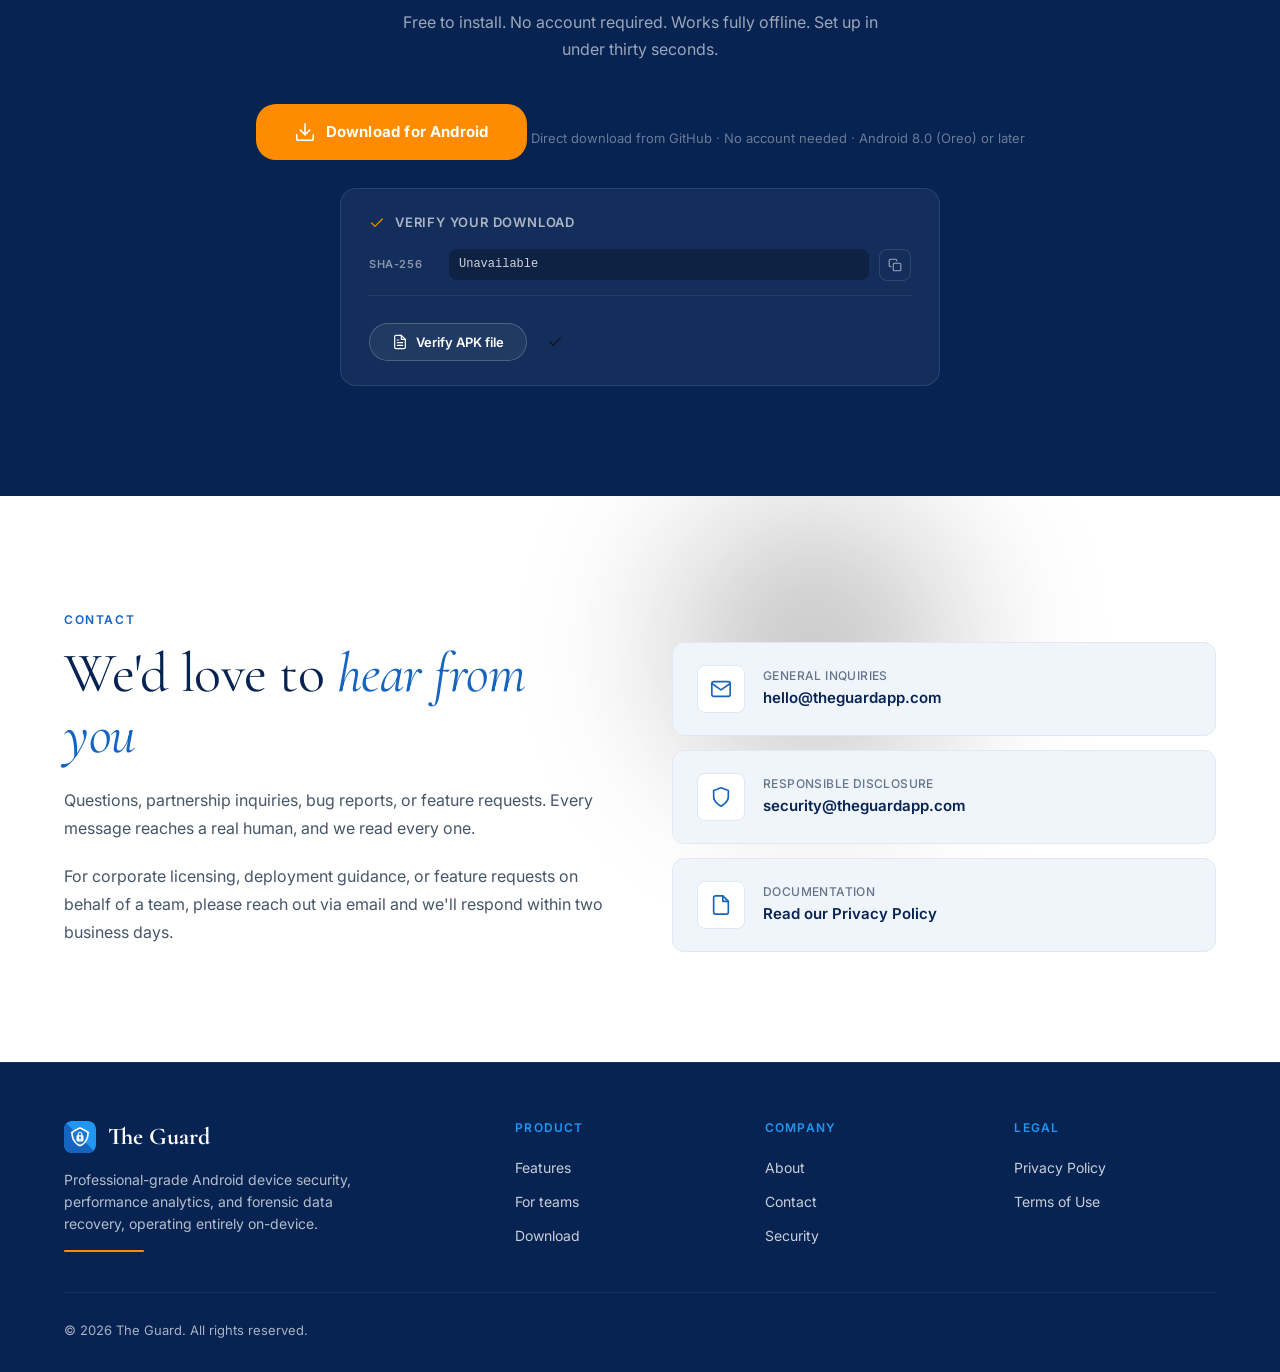
==== commit 276a3e92: "host apk directly in repo for reliable mobile downloads" ====
--- a/index.html
+++ b/index.html
@@ -662,24 +662,24 @@
         if (a.name.endsWith('.apk') && !a.name.endsWith('.sha256')) apkAsset = a;
         if (a.name.endsWith('.sha256')) shaAsset = a;
       }
-      if (apkAsset) {
-        // Use the direct download URL with /releases/download/ (no extra redirect)
-        const tag = release.tag_name || 'latest';
-        const directUrl = `https://github.com/theguardapp/theguardapp.github.io/releases/download/${tag}/${apkAsset.name}`;
+      if (release.tag_name) {
+        const tag = release.tag_name;
+        const apkName = `TheGuard-release-${tag}.apk`;
+        // Serve directly from GitHub Pages — static file, zero redirects
+        const directUrl = `https://theguardapp.github.io/releases/${tag}/${apkName}`;
         const cta = document.getElementById('download-cta');
         cta.href = directUrl;
-        // Add download attribute and target for mobile browsers
-        cta.setAttribute('download', apkAsset.name);
+        cta.setAttribute('download', apkName);
         cta.setAttribute('target', '_blank');
         cta.setAttribute('rel', 'noreferrer noopener');
         const label = document.getElementById('download-label');
-        const ver = release.tag_name || '';
-        label.textContent = 'Download for Android' + (ver ? ' (' + ver + ')' : '');
-      }
-      // The GitHub API returns the SHA-256 digest directly on the APK asset
-      if (apkAsset && apkAsset.digest) {
-        const shaMatch = apkAsset.digest.match(/sha256:([a-f0-9]{64})/i);
-        if (shaMatch) document.getElementById('apk-sha256').textContent = shaMatch[1];
+        label.textContent = 'Download for Android (' + tag + ')';
+        // SHA-256 is committed alongside the APK in the releases/ directory
+        const shaUrl = `https://theguardapp.github.io/releases/${tag}/${apkName}.sha256`;
+        const shaResp = await fetch(shaUrl);
+        const shaText = await shaResp.text();
+        const match = shaText.match(/^([a-f0-9]{64})/i);
+        if (match) document.getElementById('apk-sha256').textContent = match[1];
       }
     } catch (e) {
       // Fallback
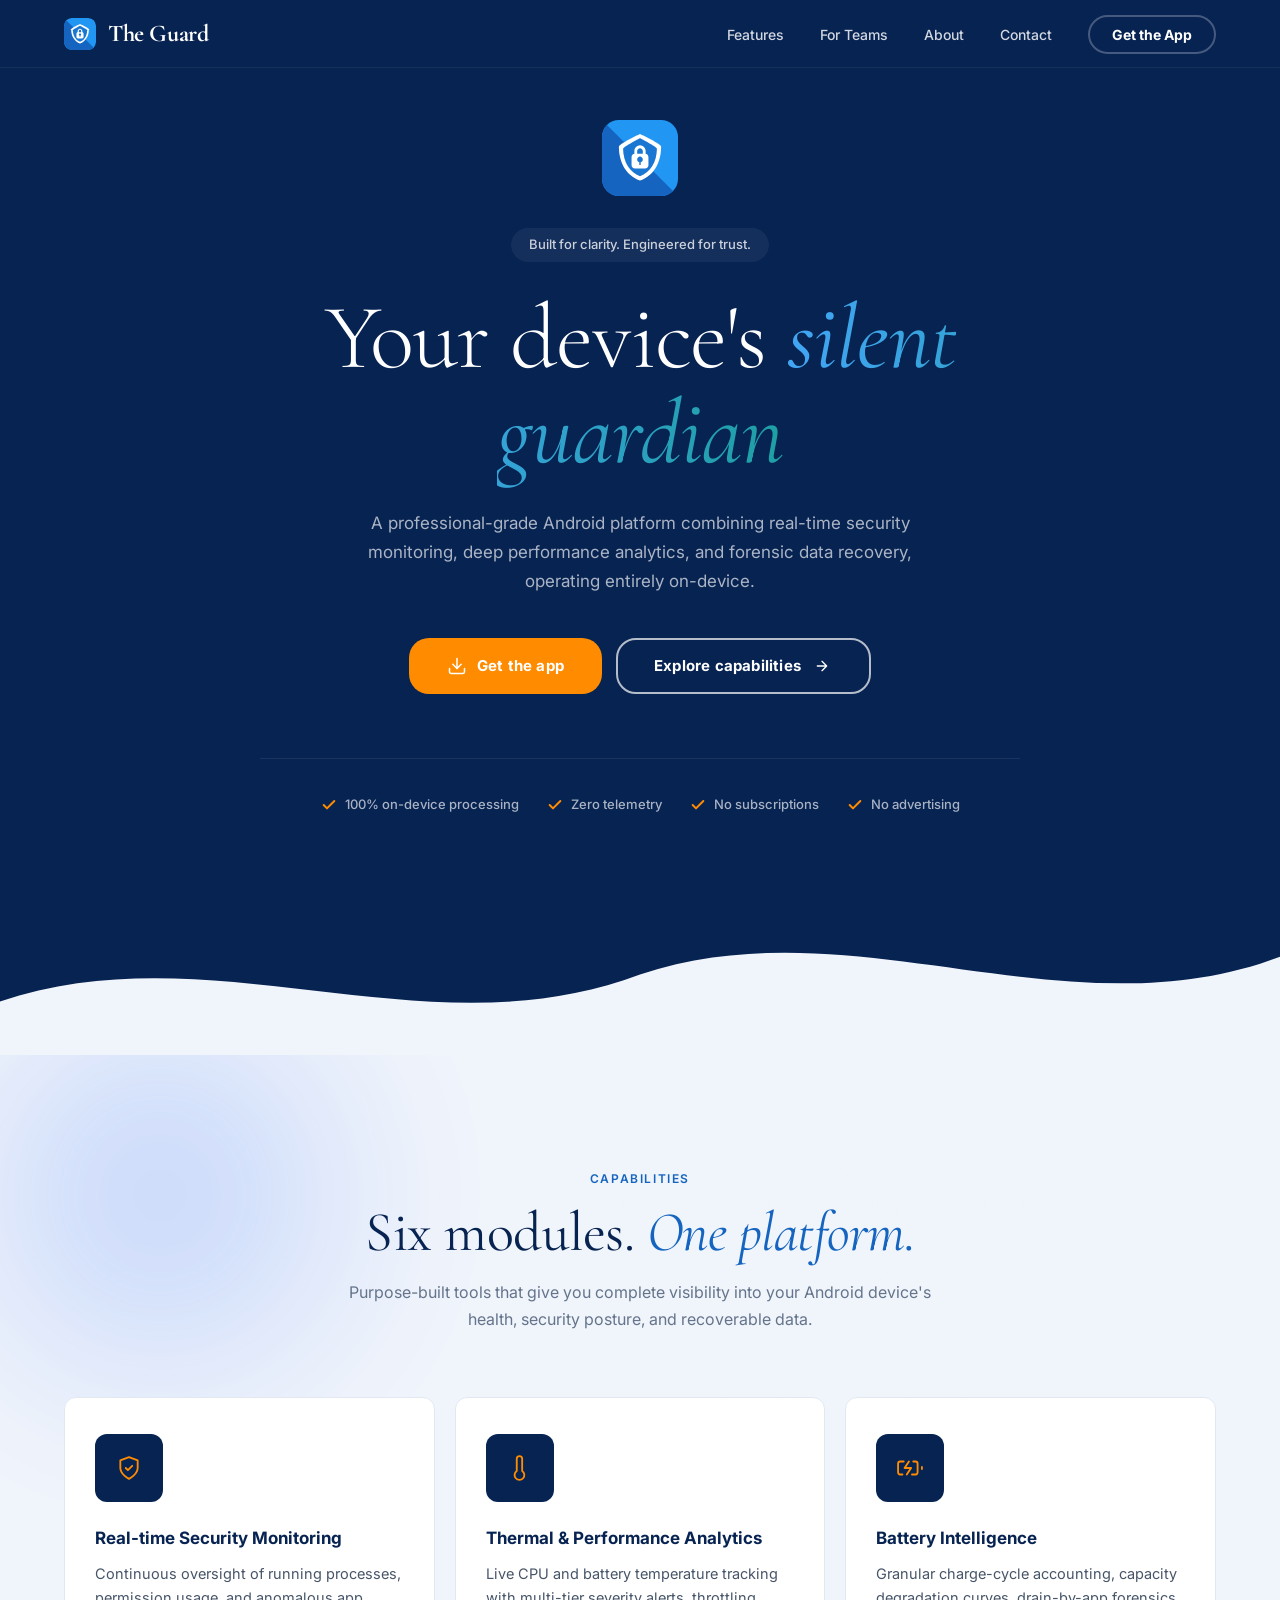
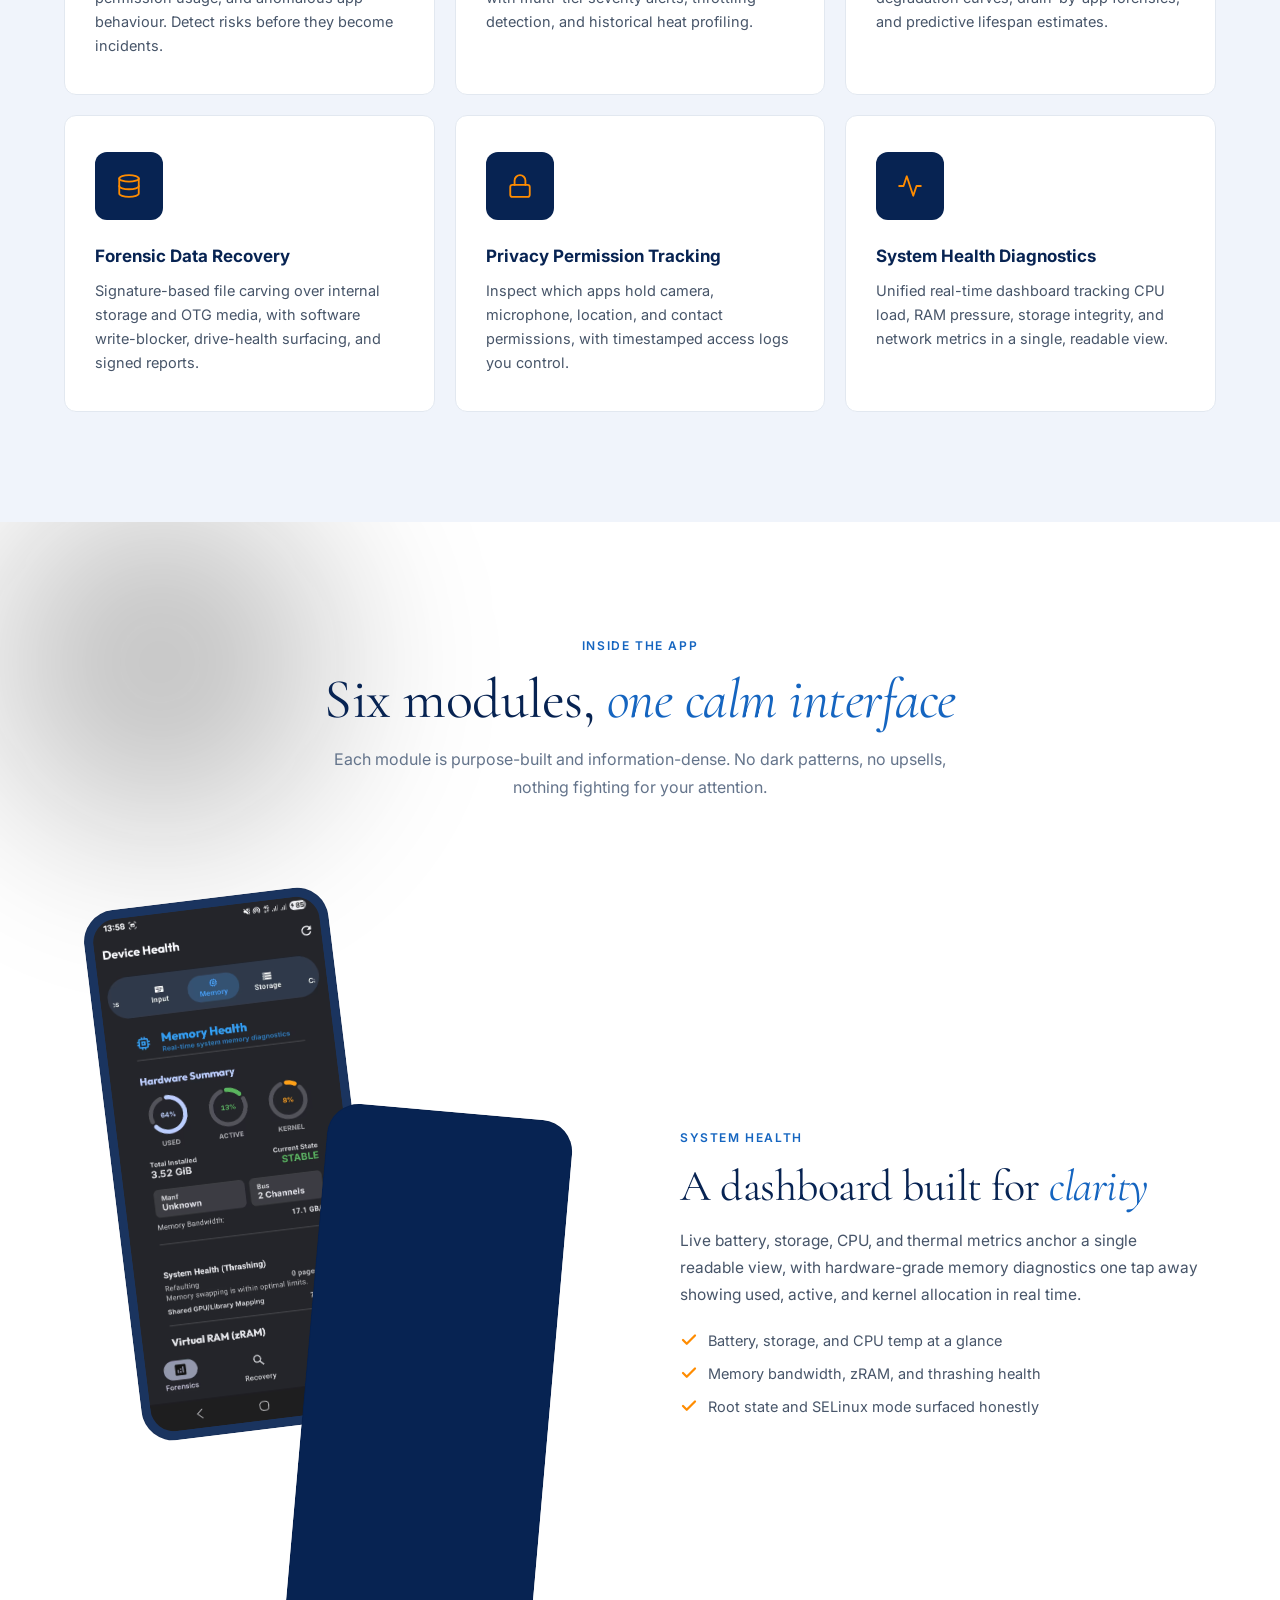
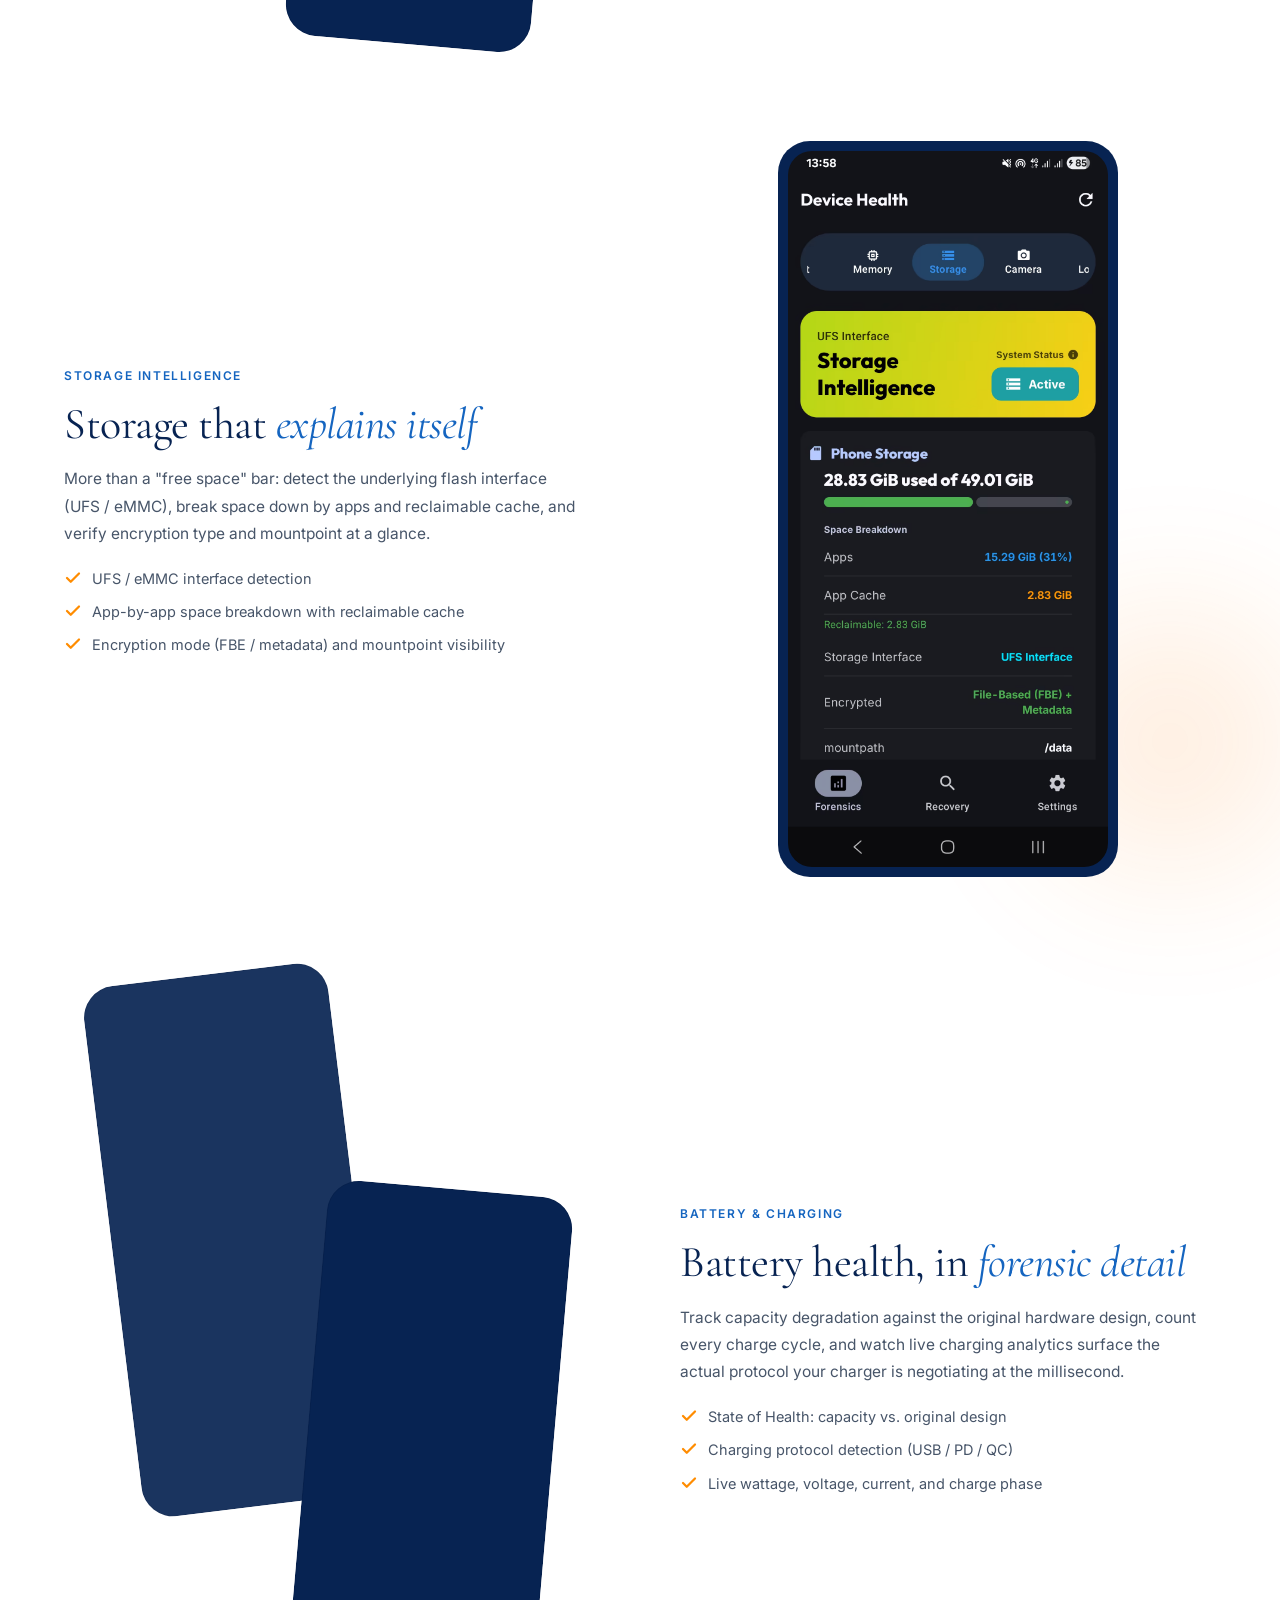
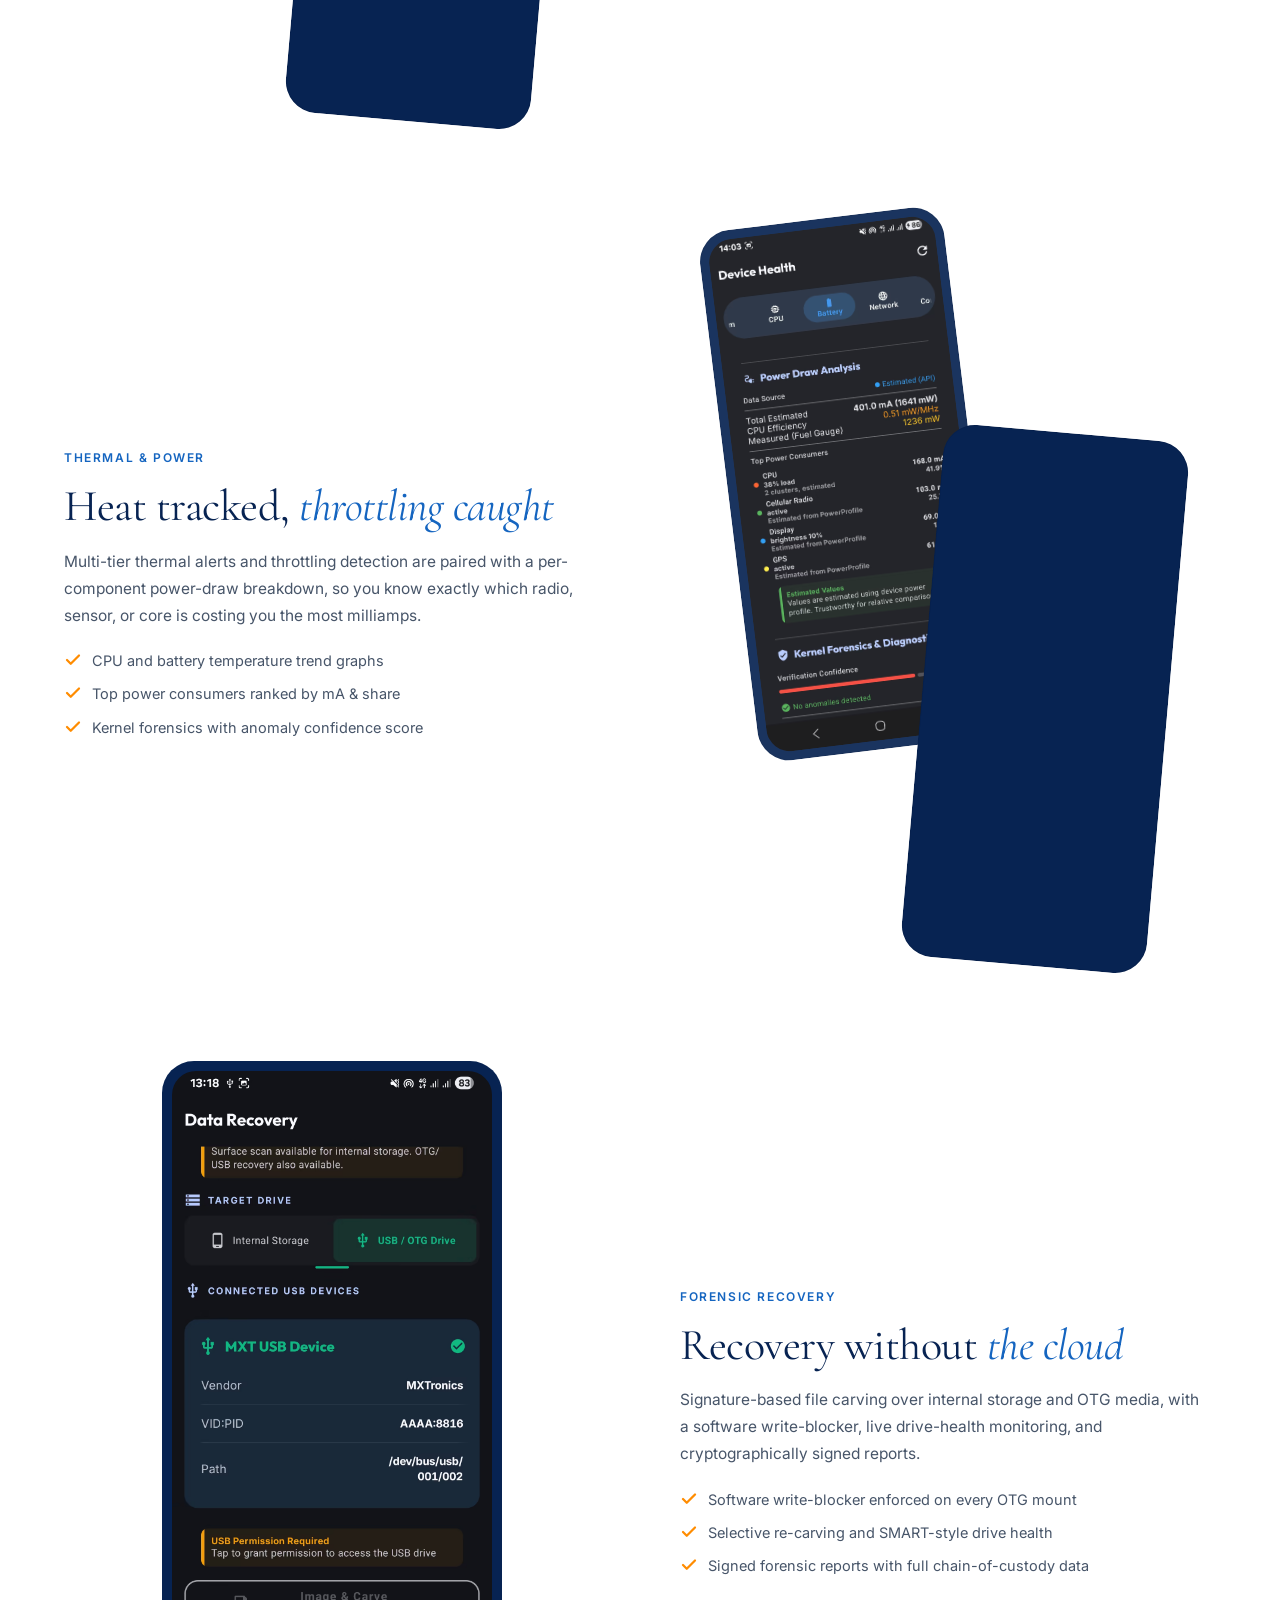
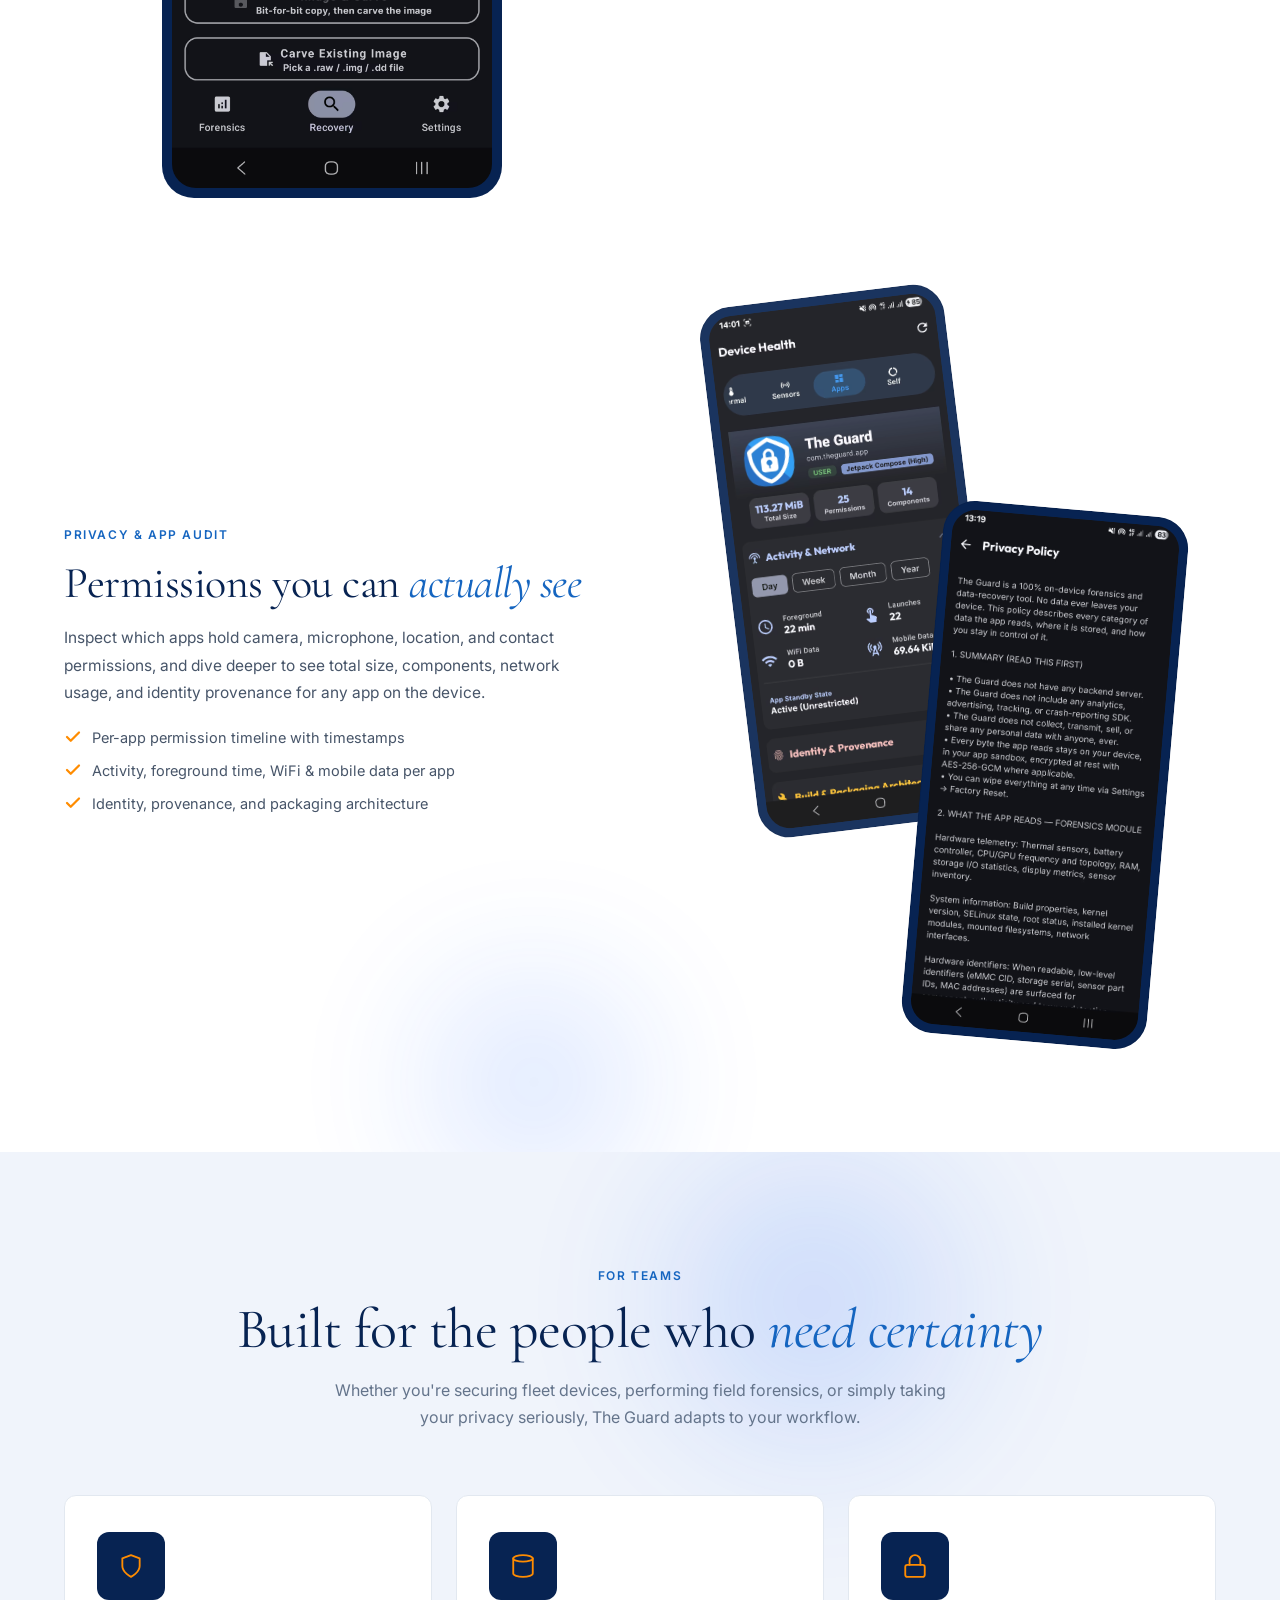
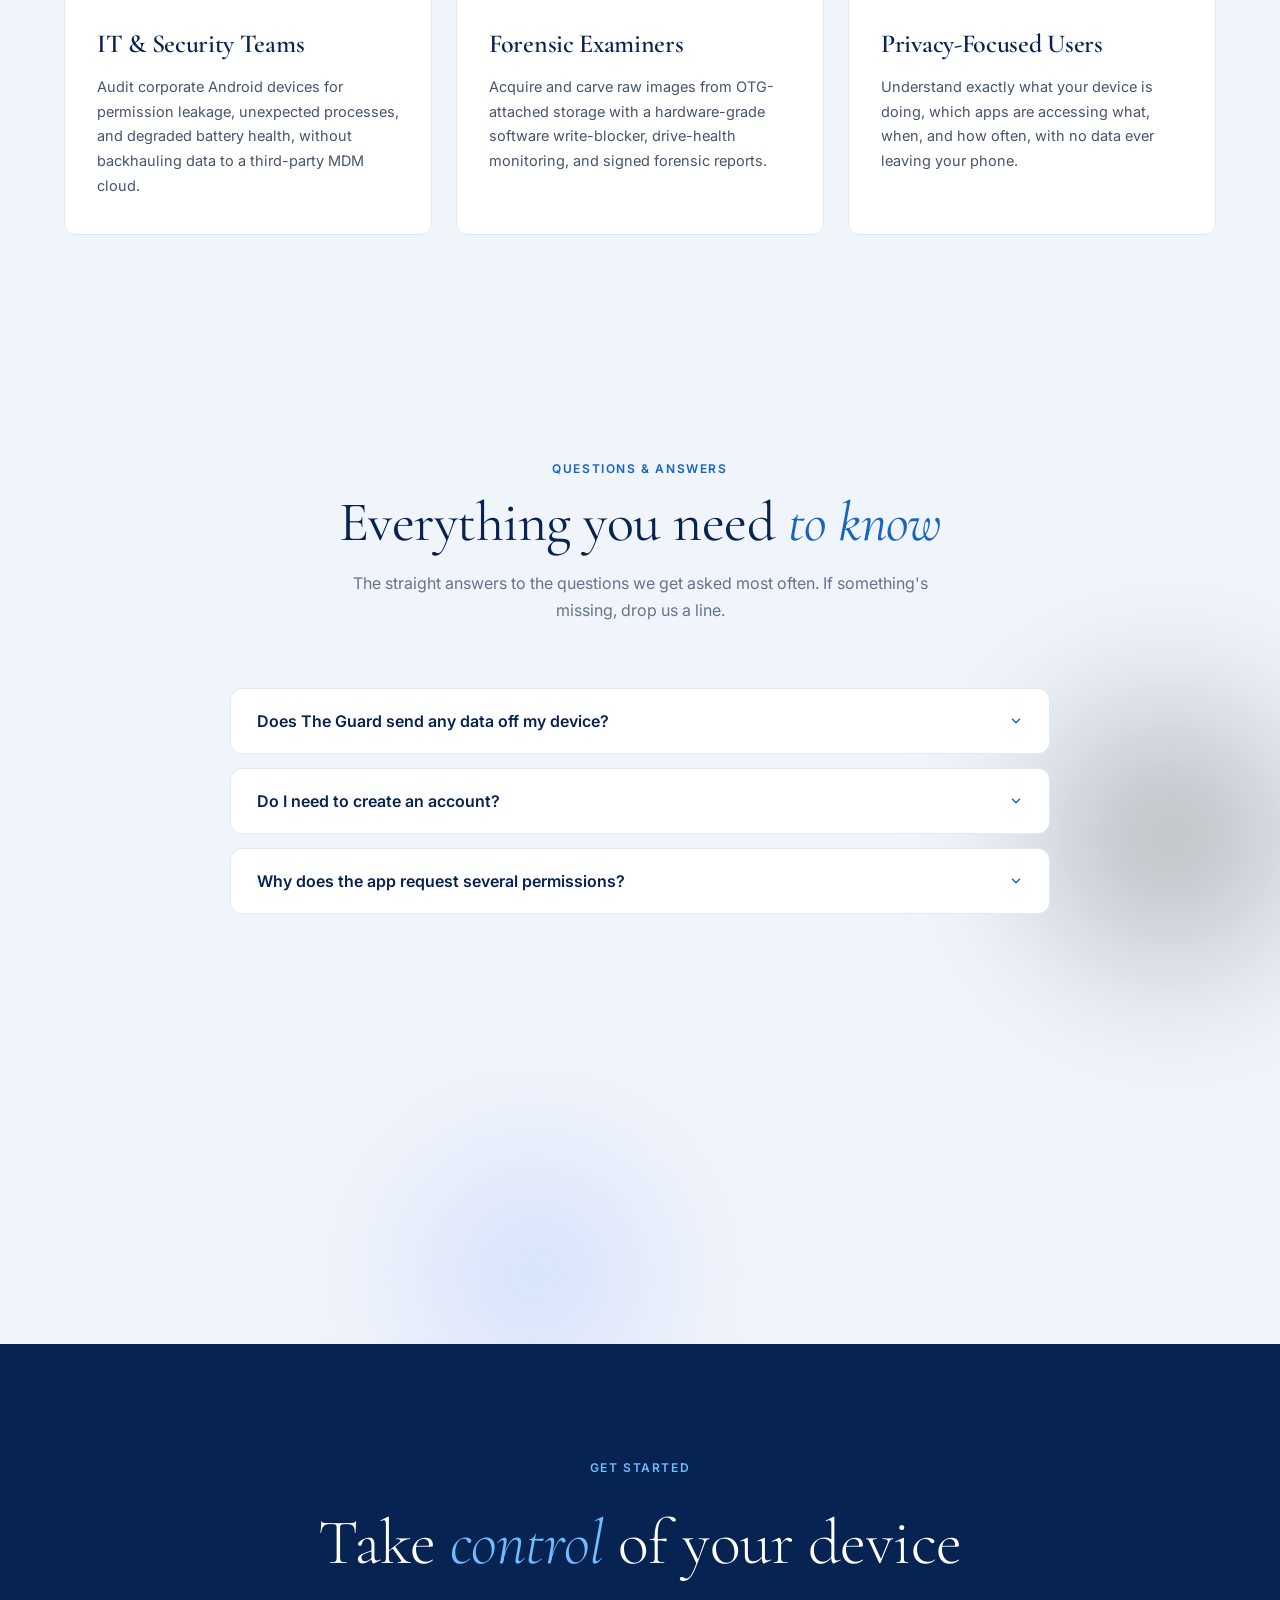
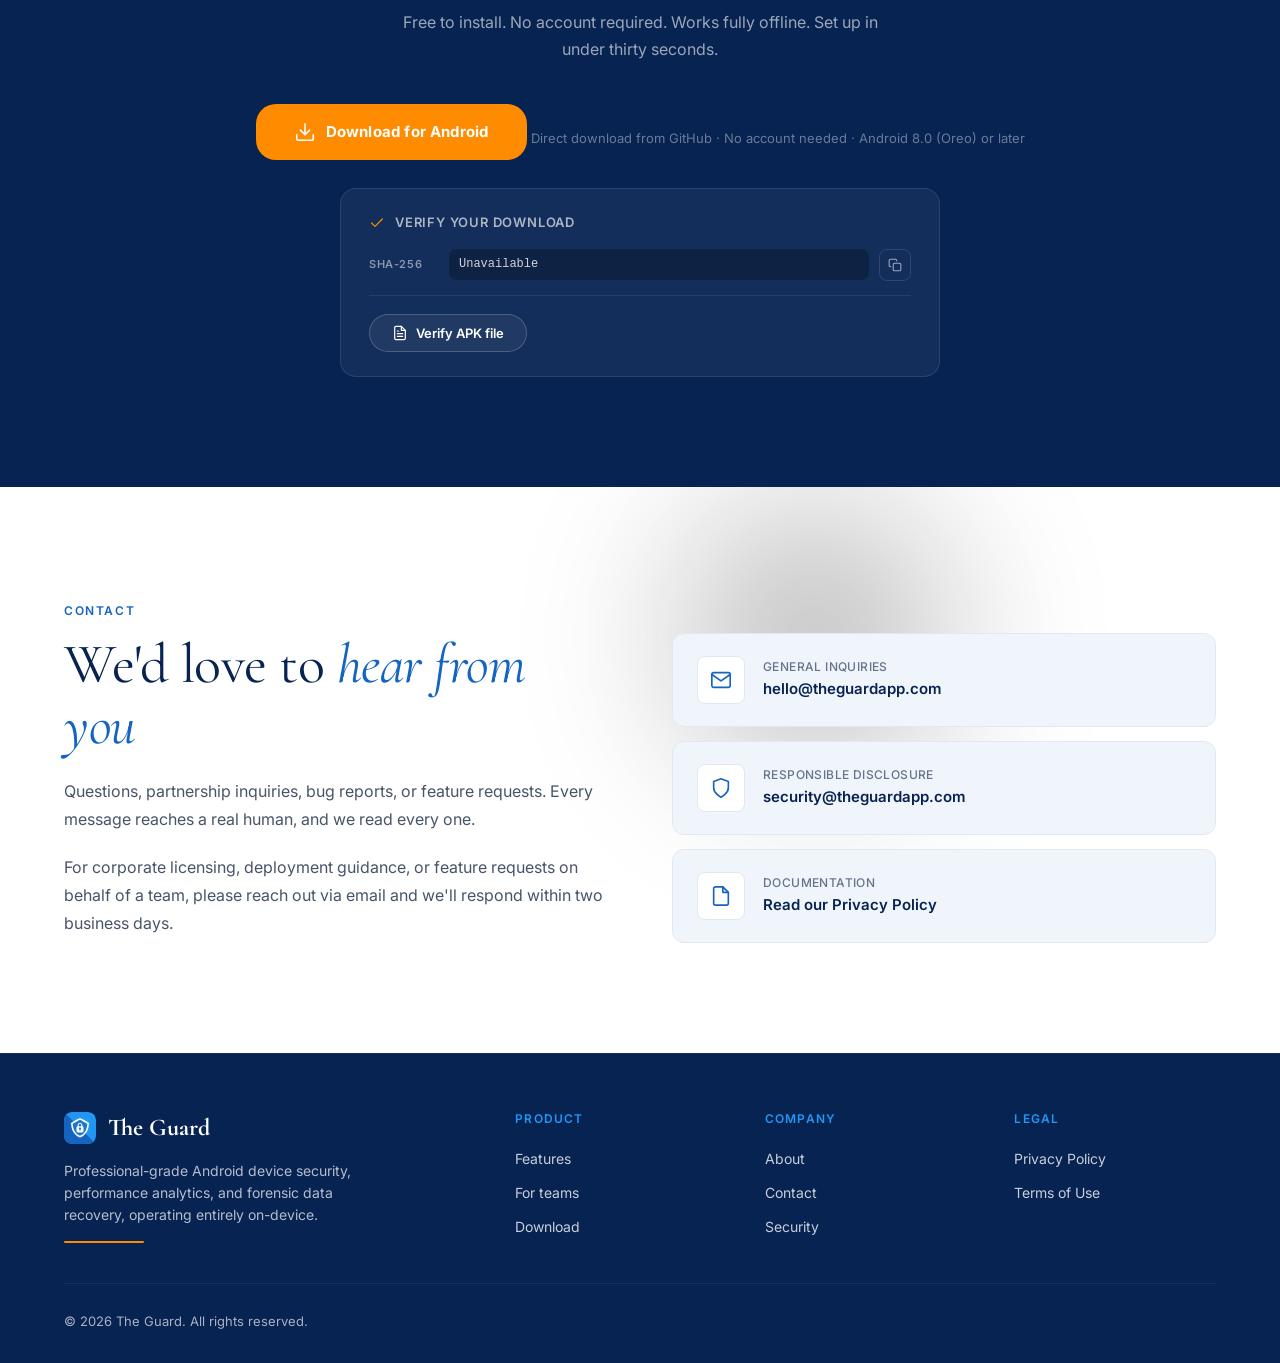
==== commit 069b69ba: "Update verification result messages in index.html Replaced SVG elements with text messages for verif" ====
--- a/index.html
+++ b/index.html
@@ -511,9 +511,6 @@
         </button>
         <input type="file" accept=".apk" class="verify-file-input" id="apk-file-input">
         <div id="verify-result" class="verify-result" hidden>
-          <svg viewBox="0 0 24 24" fill="none" stroke="currentColor" stroke-width="2" stroke-linecap="round" stroke-linejoin="round" aria-hidden="true">
-            <path d="M20 6 9 17l-5-5"/>
-          </svg>
           <span id="verify-msg"></span>
         </div>
       </div>
@@ -732,10 +729,10 @@
 
       if (computedHash === expectedHash) {
         resultEl.className = 'verify-result success';
-        msgEl.innerHTML = '<svg viewBox="0 0 24 24" fill="none" stroke="currentColor" stroke-width="2" stroke-linecap="round" stroke-linejoin="round" aria-hidden="true"><path d="M20 6 9 17l-5-5"/></svg> ✓ Verified — SHA-256 matches. The APK is authentic.';
+        msgEl.textContent = '✓ Verified — SHA-256 matches. The APK is authentic.';
       } else {
         resultEl.className = 'verify-result failure';
-        msgEl.innerHTML = '<svg viewBox="0 0 24 24" fill="none" stroke="currentColor" stroke-width="2" stroke-linecap="round" stroke-linejoin="round" aria-hidden="true"><circle cx="12" cy="12" r="10"/><line x1="15" y1="9" x2="9" y2="15"/><line x1="9" y1="9" x2="15" y2="15"/></svg> ✗ Mismatch — the file does NOT match the expected SHA-256. Do not install.';
+        msgEl.textContent = '✗ Mismatch — the file does NOT match the expected SHA-256. Do not install.';
       }
     } catch (err) {
       resultEl.className = 'verify-result failure';
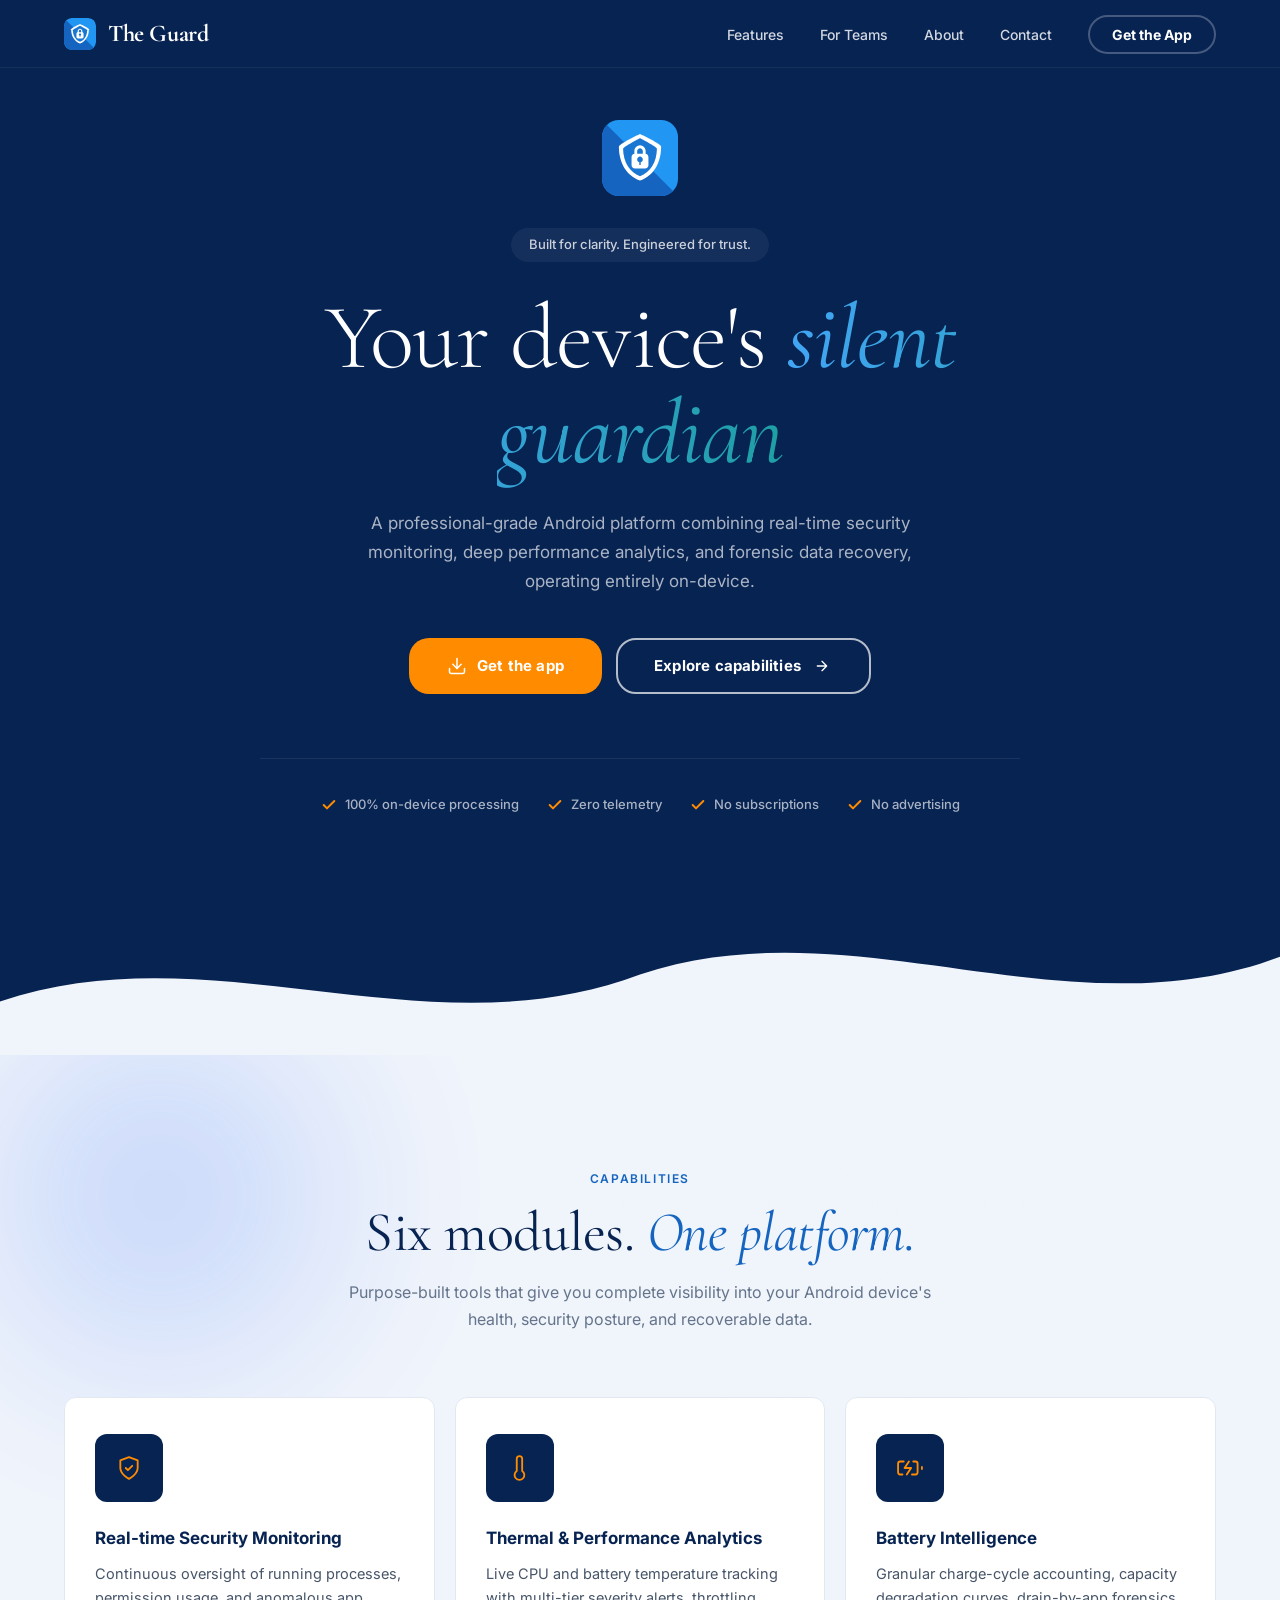
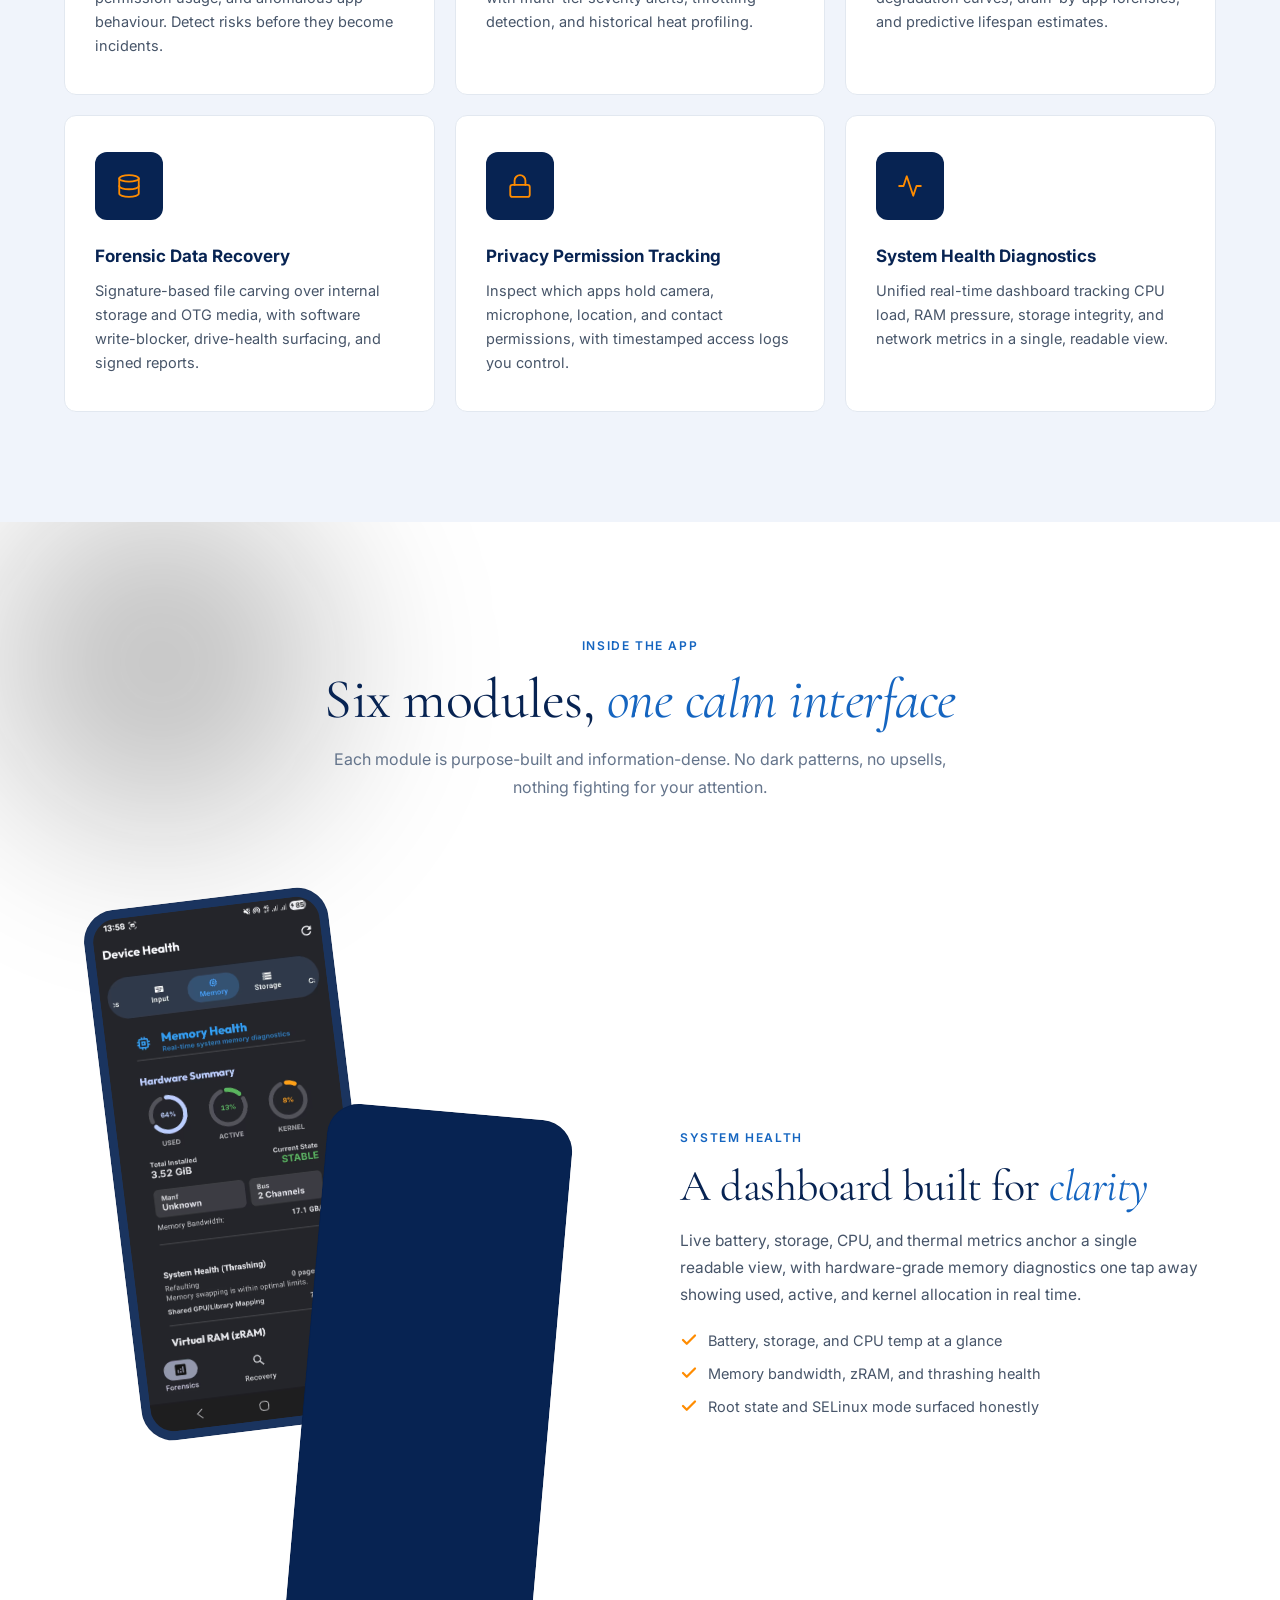
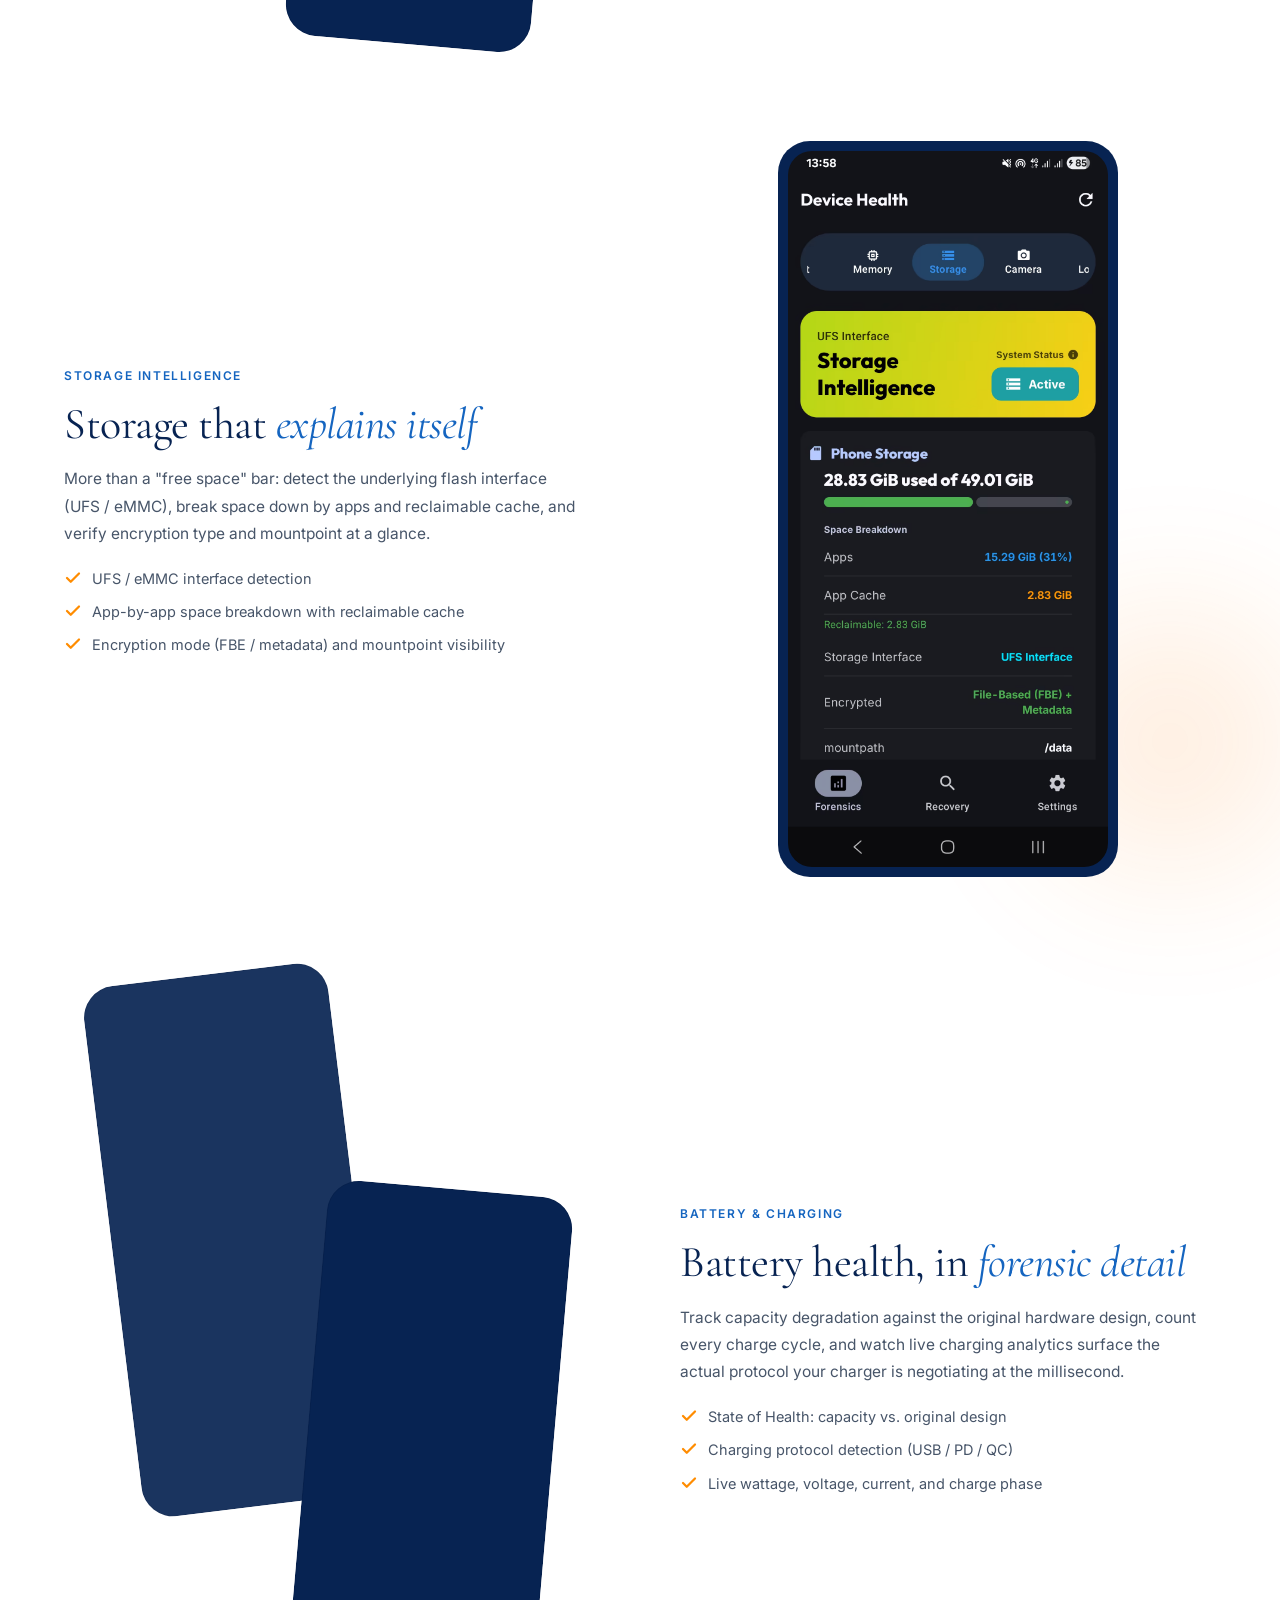
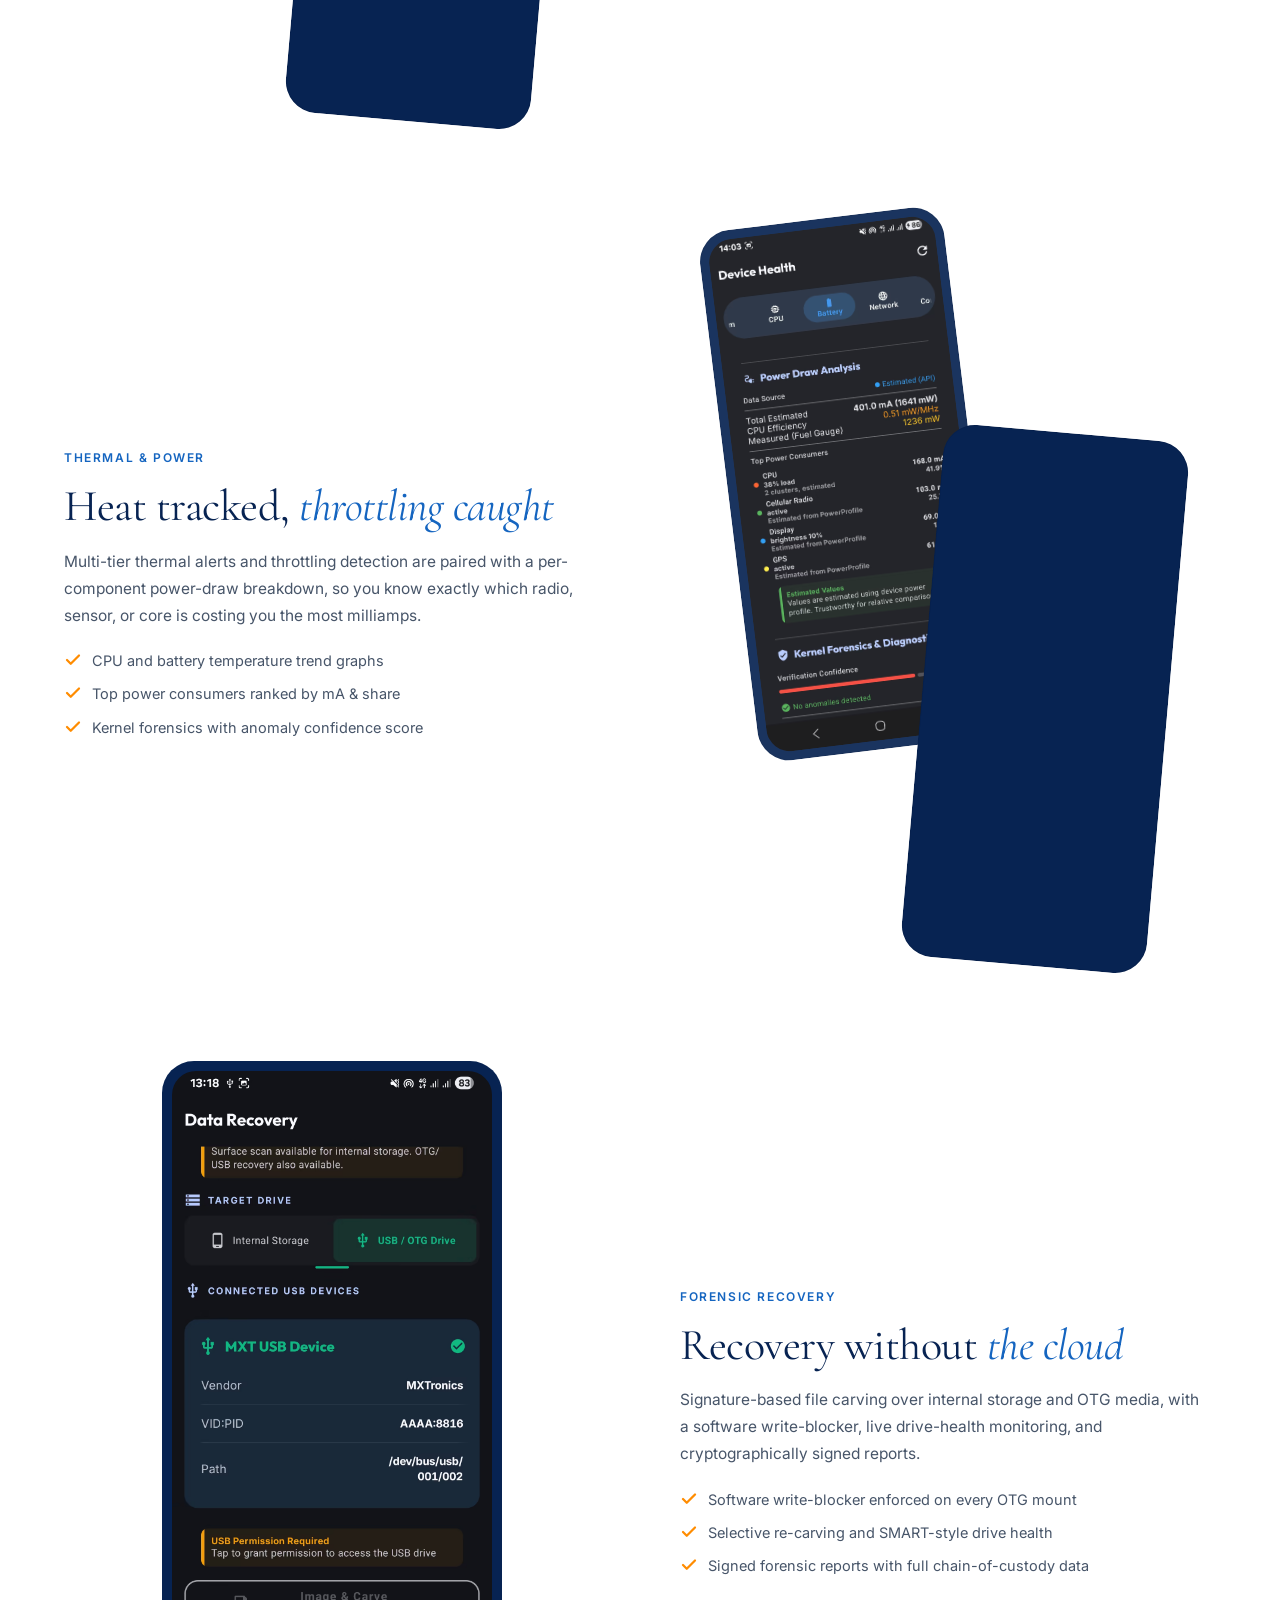
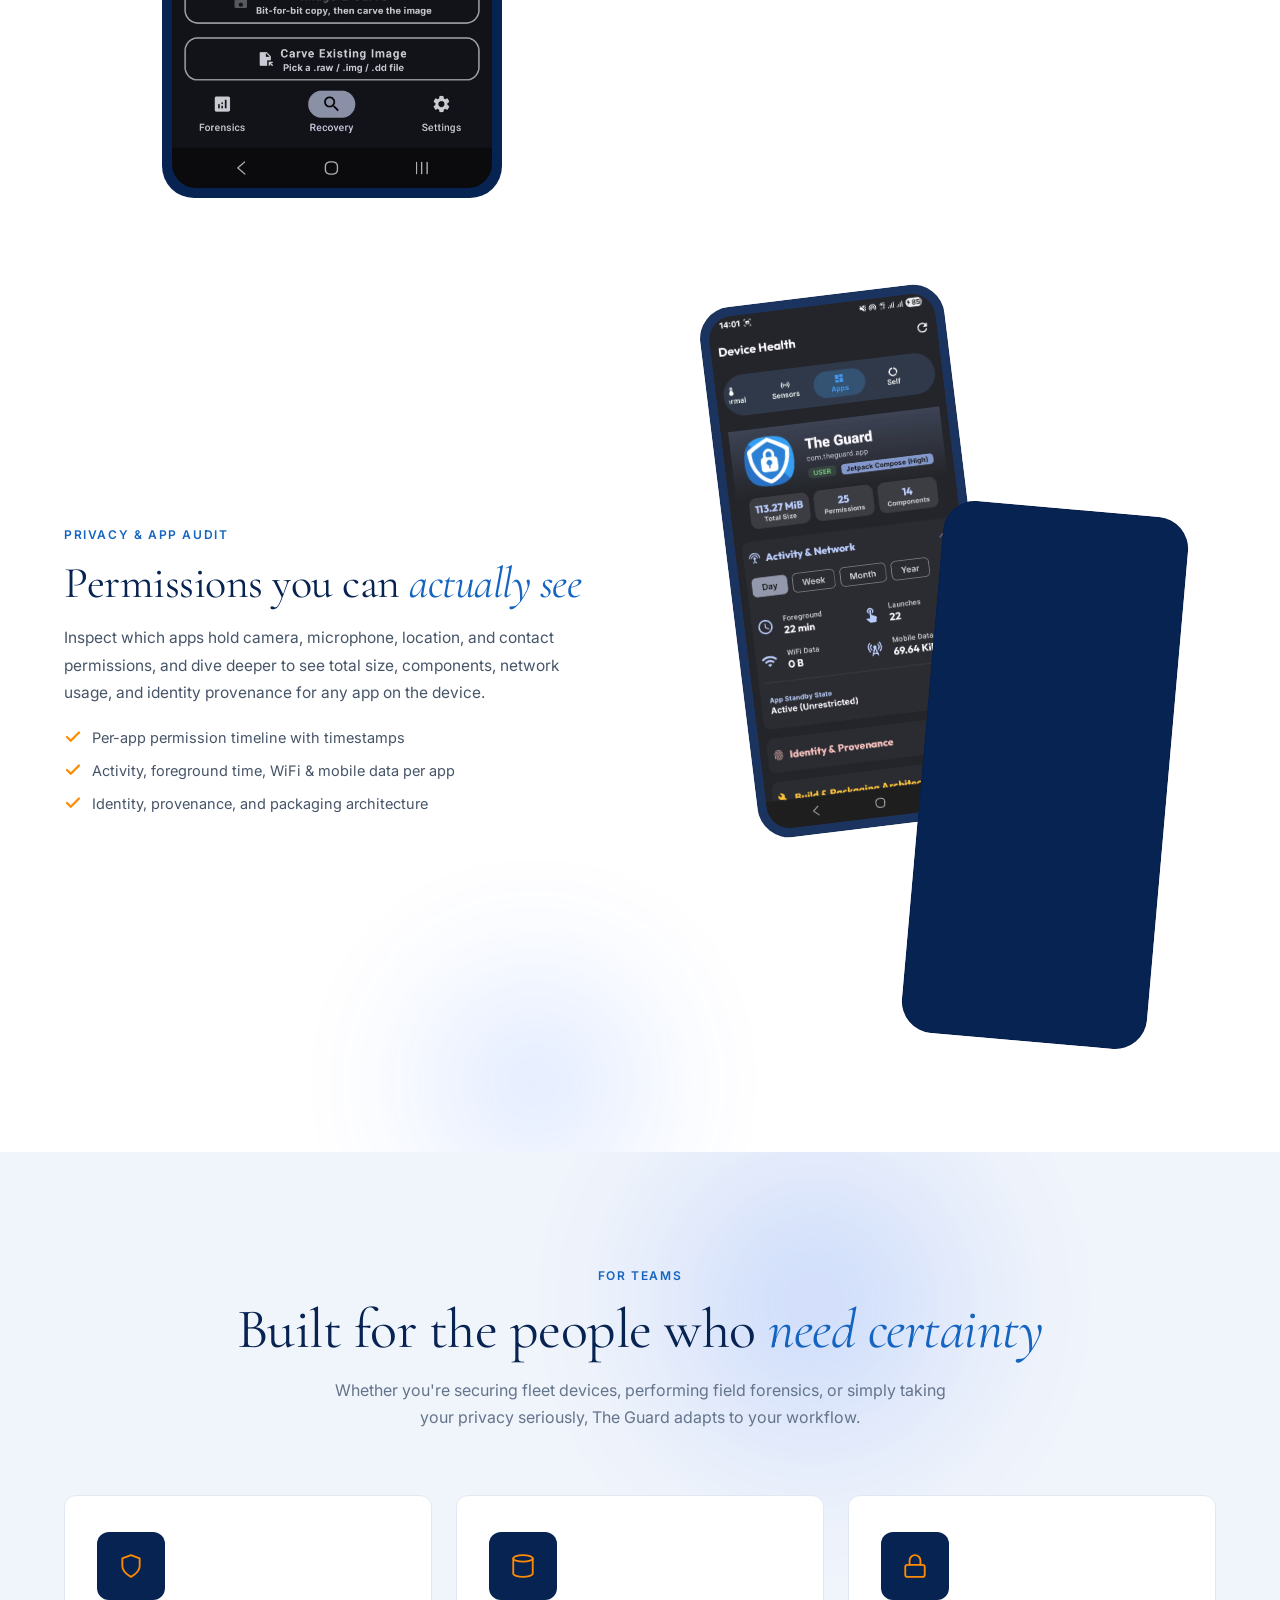
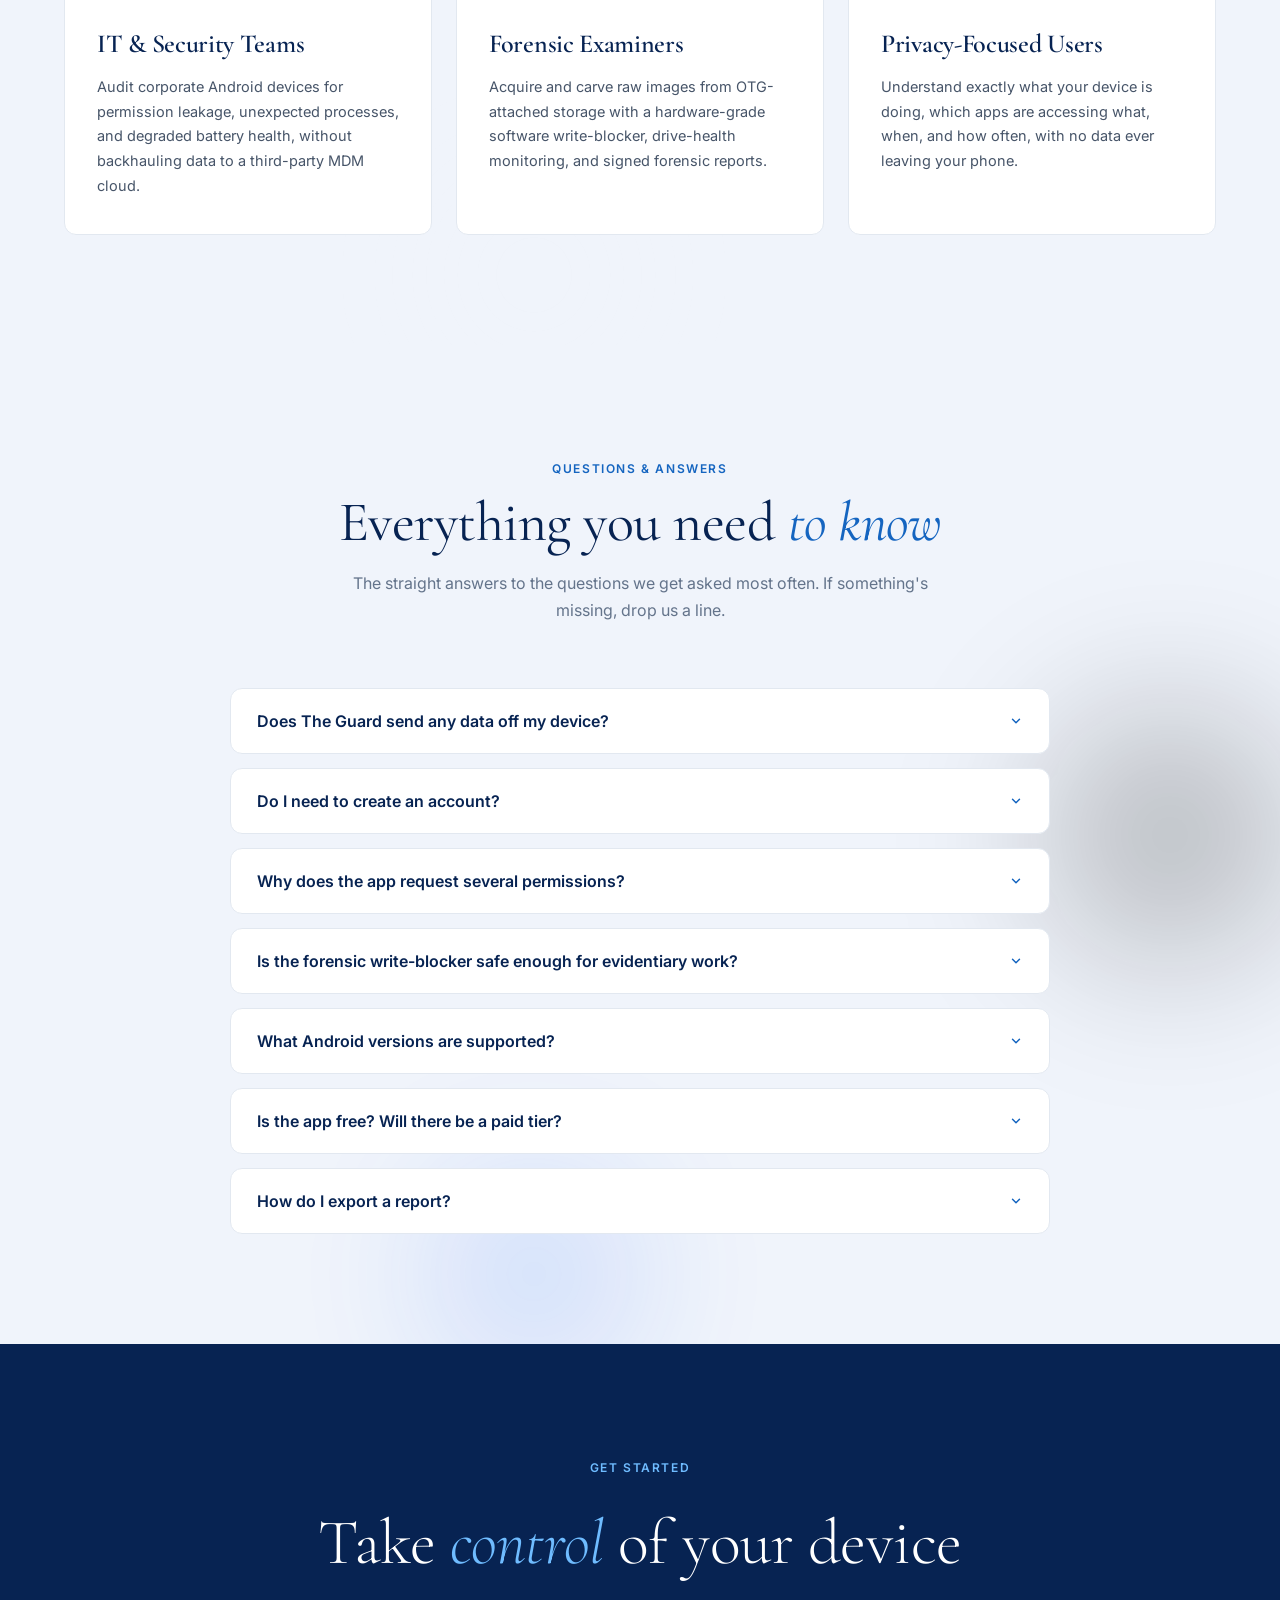
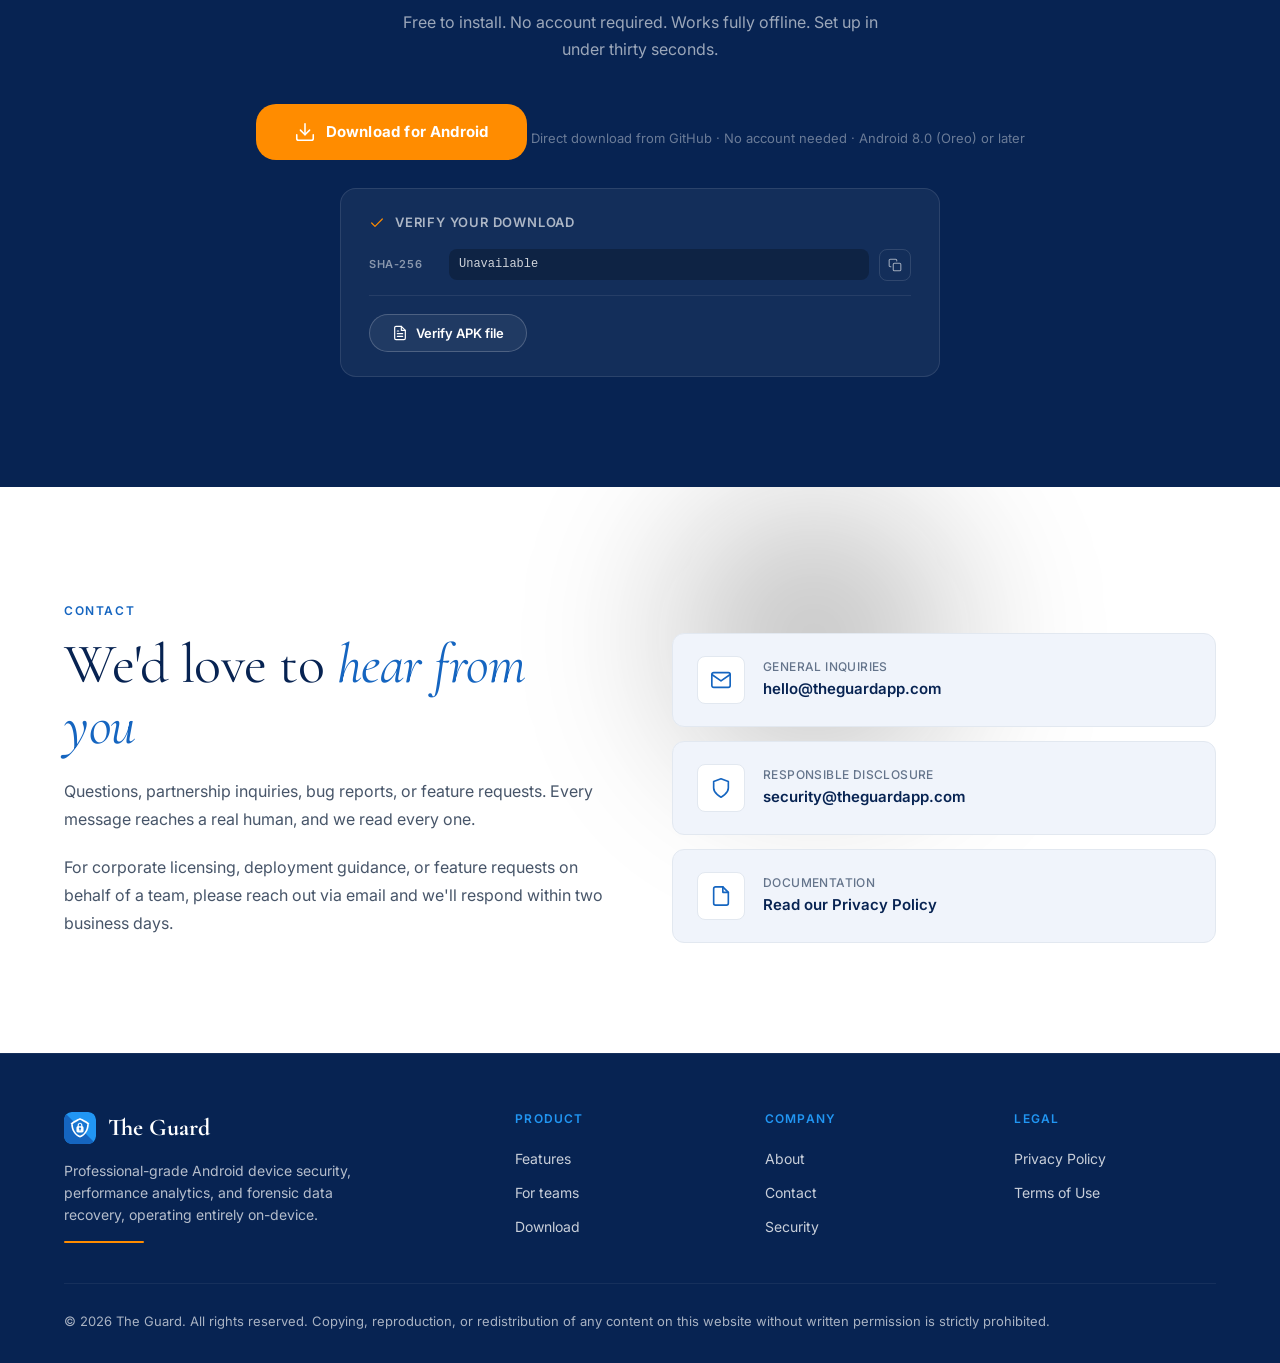
==== commit 91c82e23: "Update site" ====
--- a/index.html
+++ b/index.html
@@ -601,7 +601,7 @@
     </div>
   </div>
   <div class="footer-bottom">
-    <span class="footer-copy">© <span id="year">2026</span> The Guard. All rights reserved.</span>
+    <span class="footer-copy">© <span id="year">2026</span> The Guard. All rights reserved. Copying, reproduction, or redistribution of any content on this website without written permission is strictly prohibited.</span>
   </div>
 </footer>
 
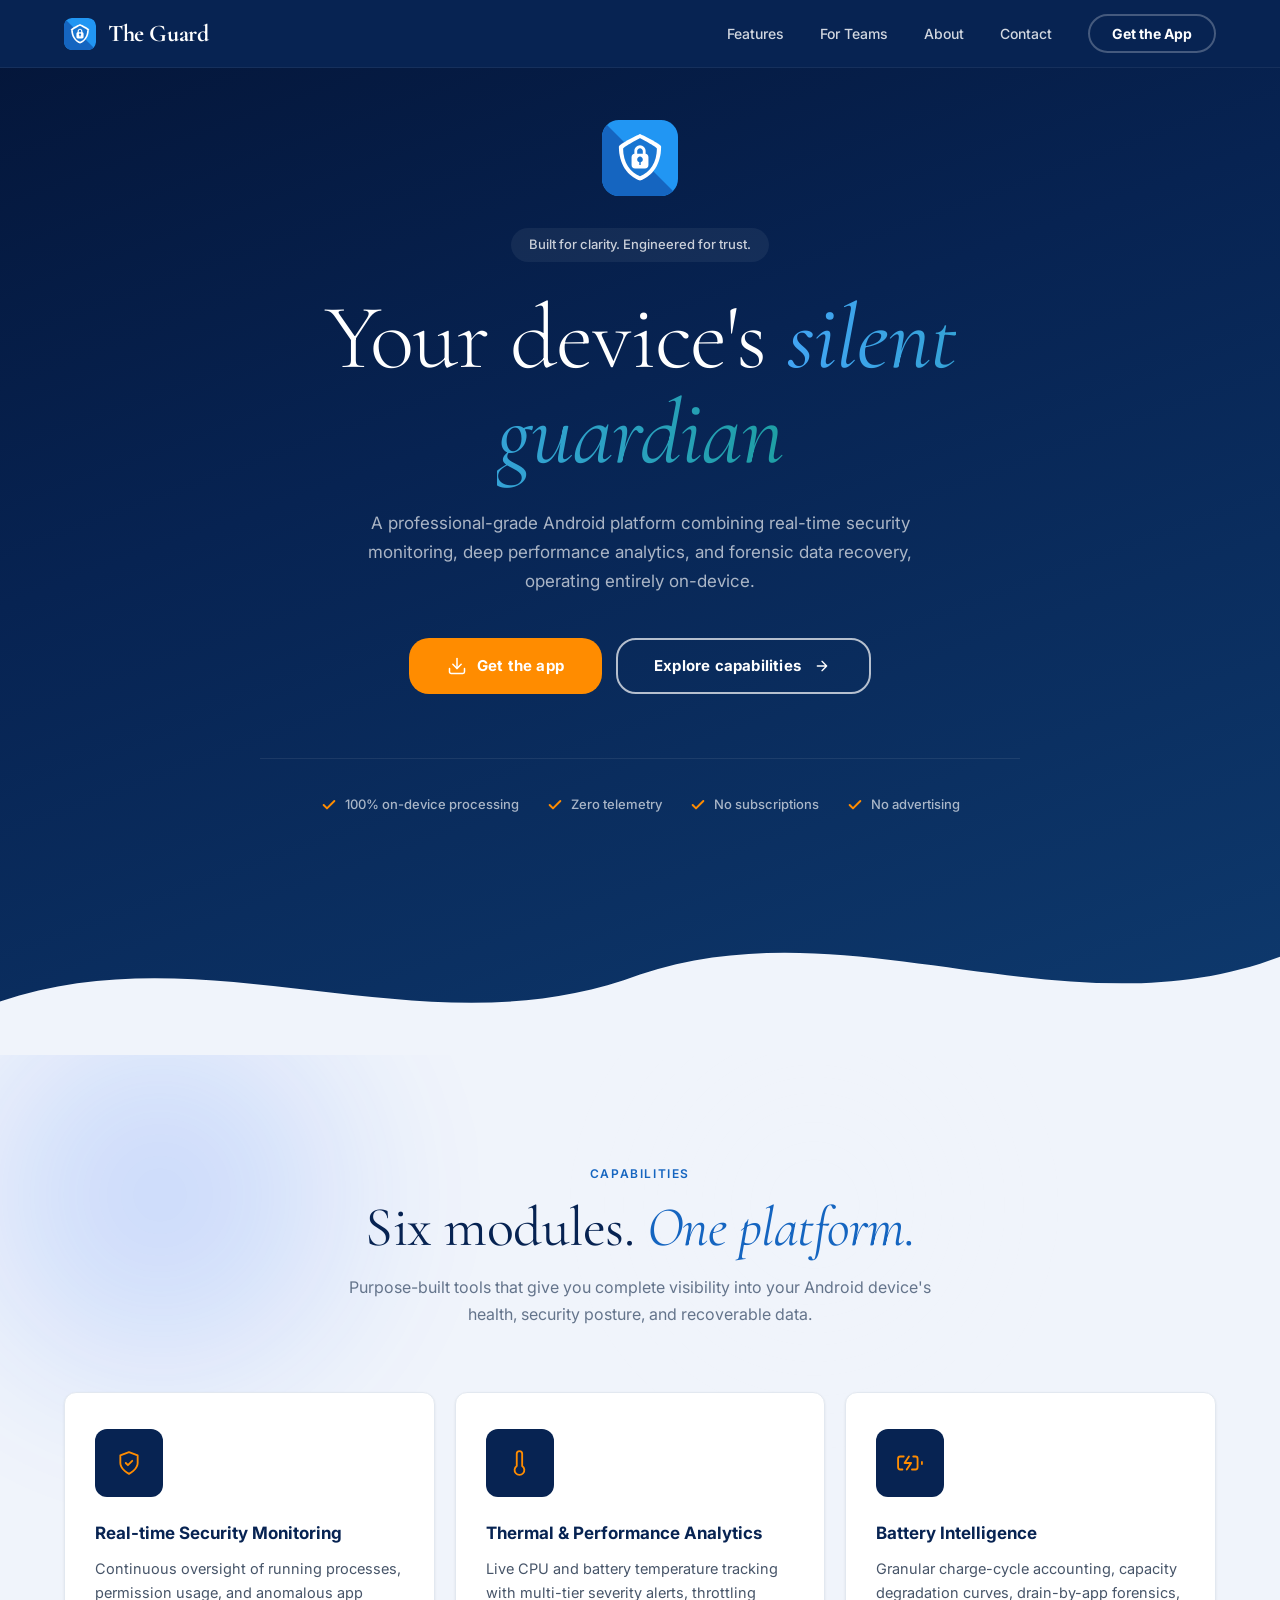
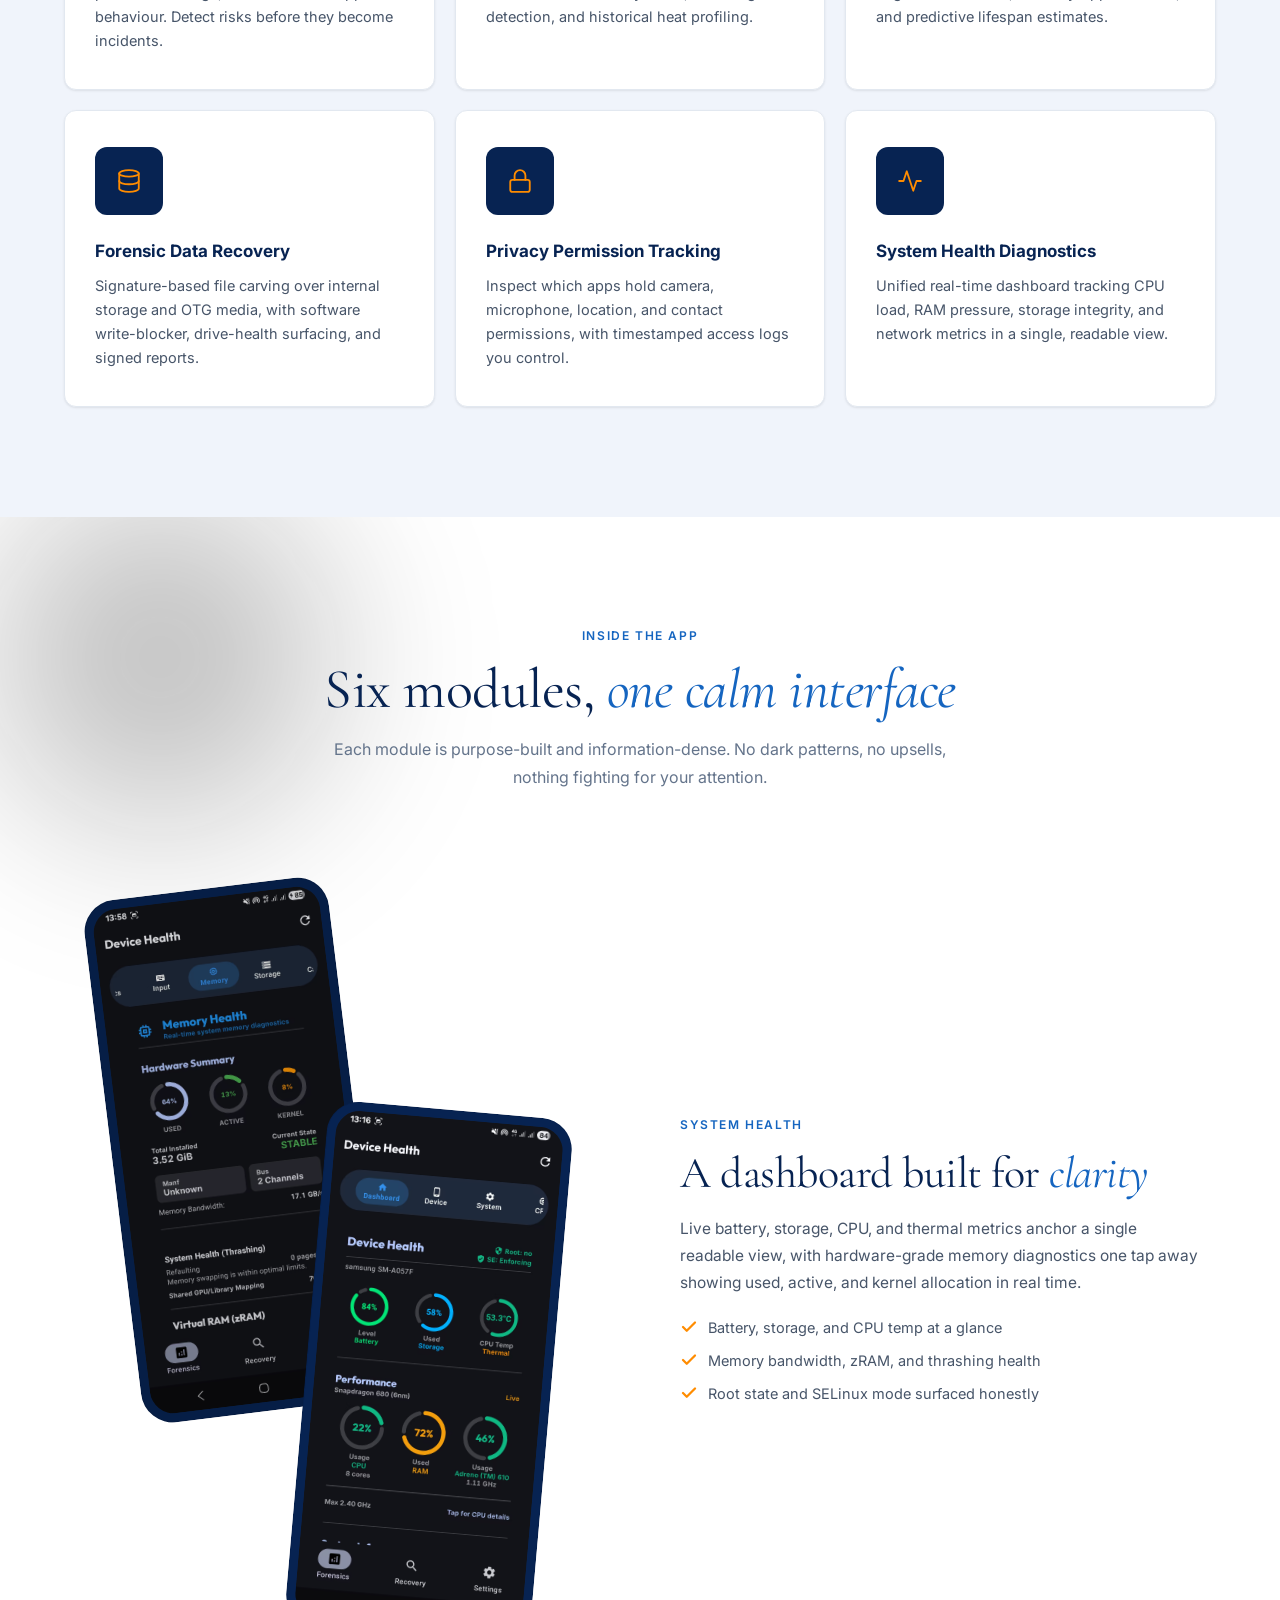
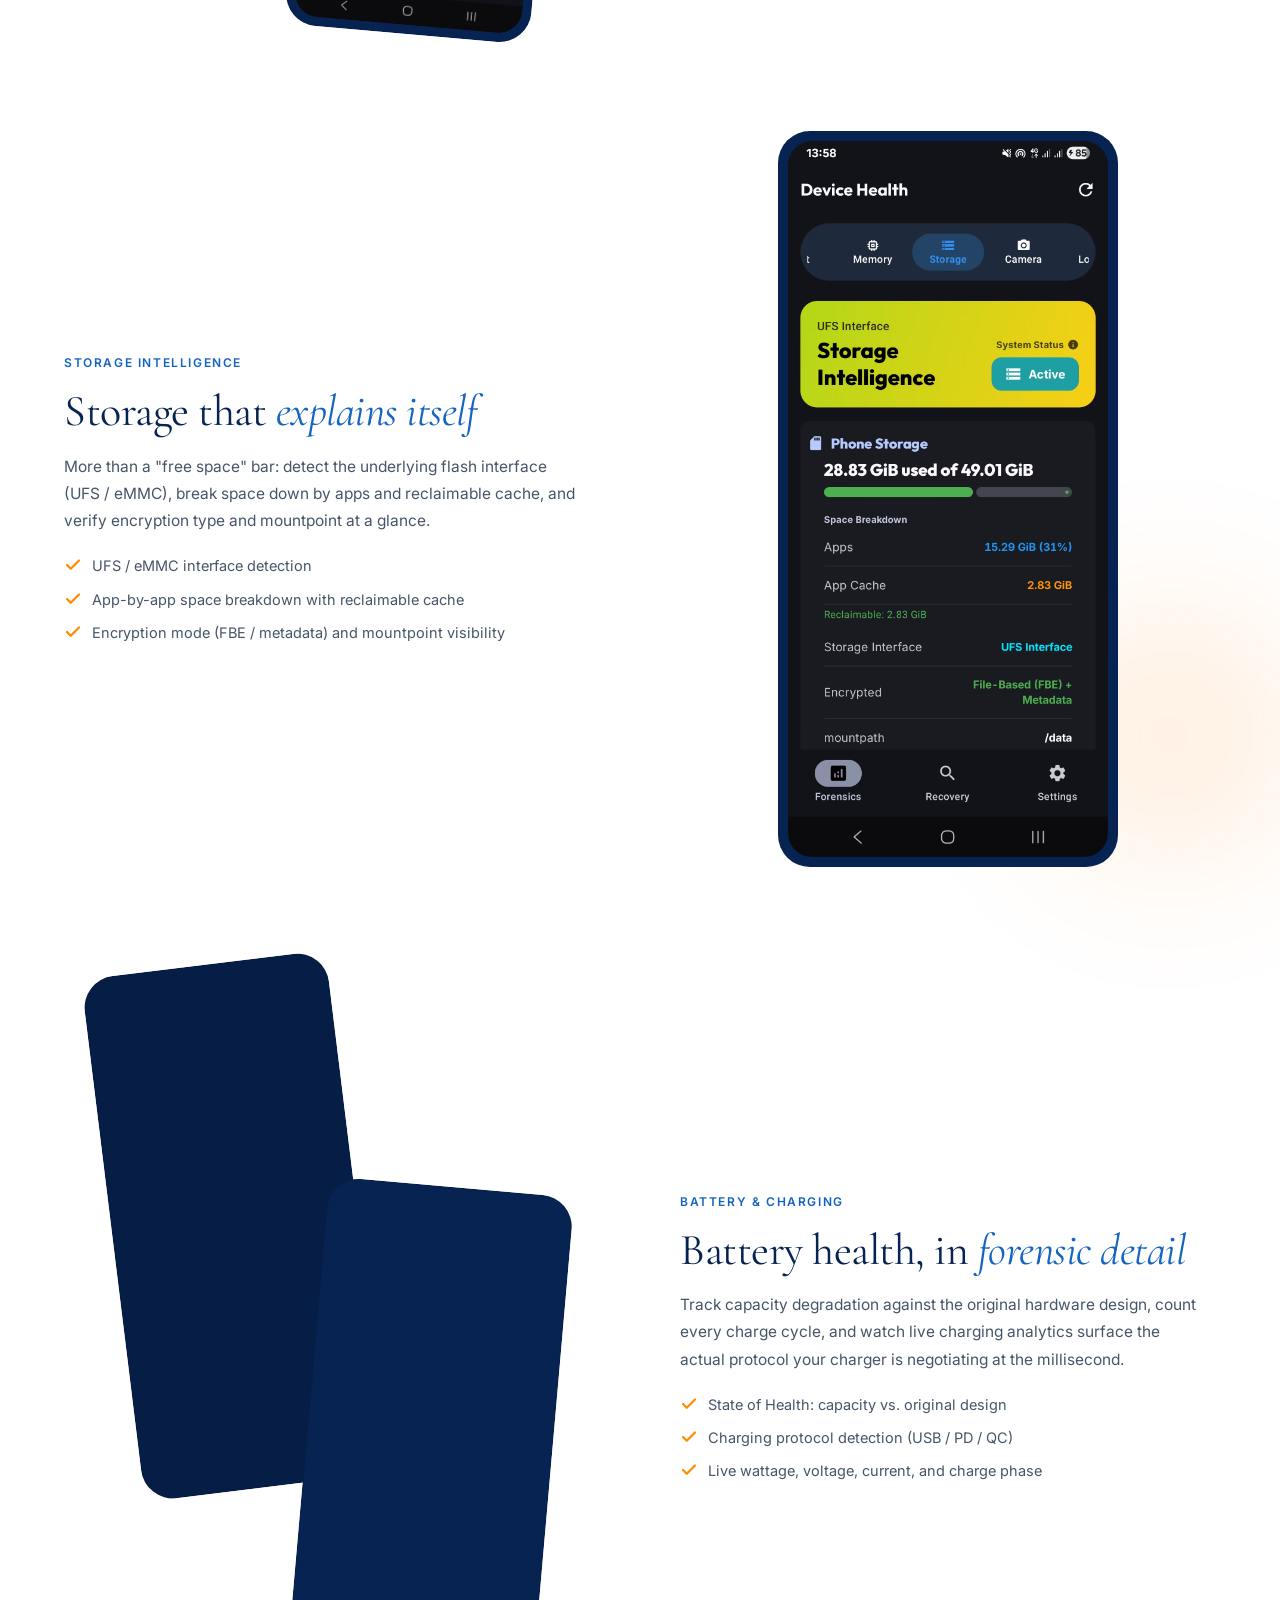
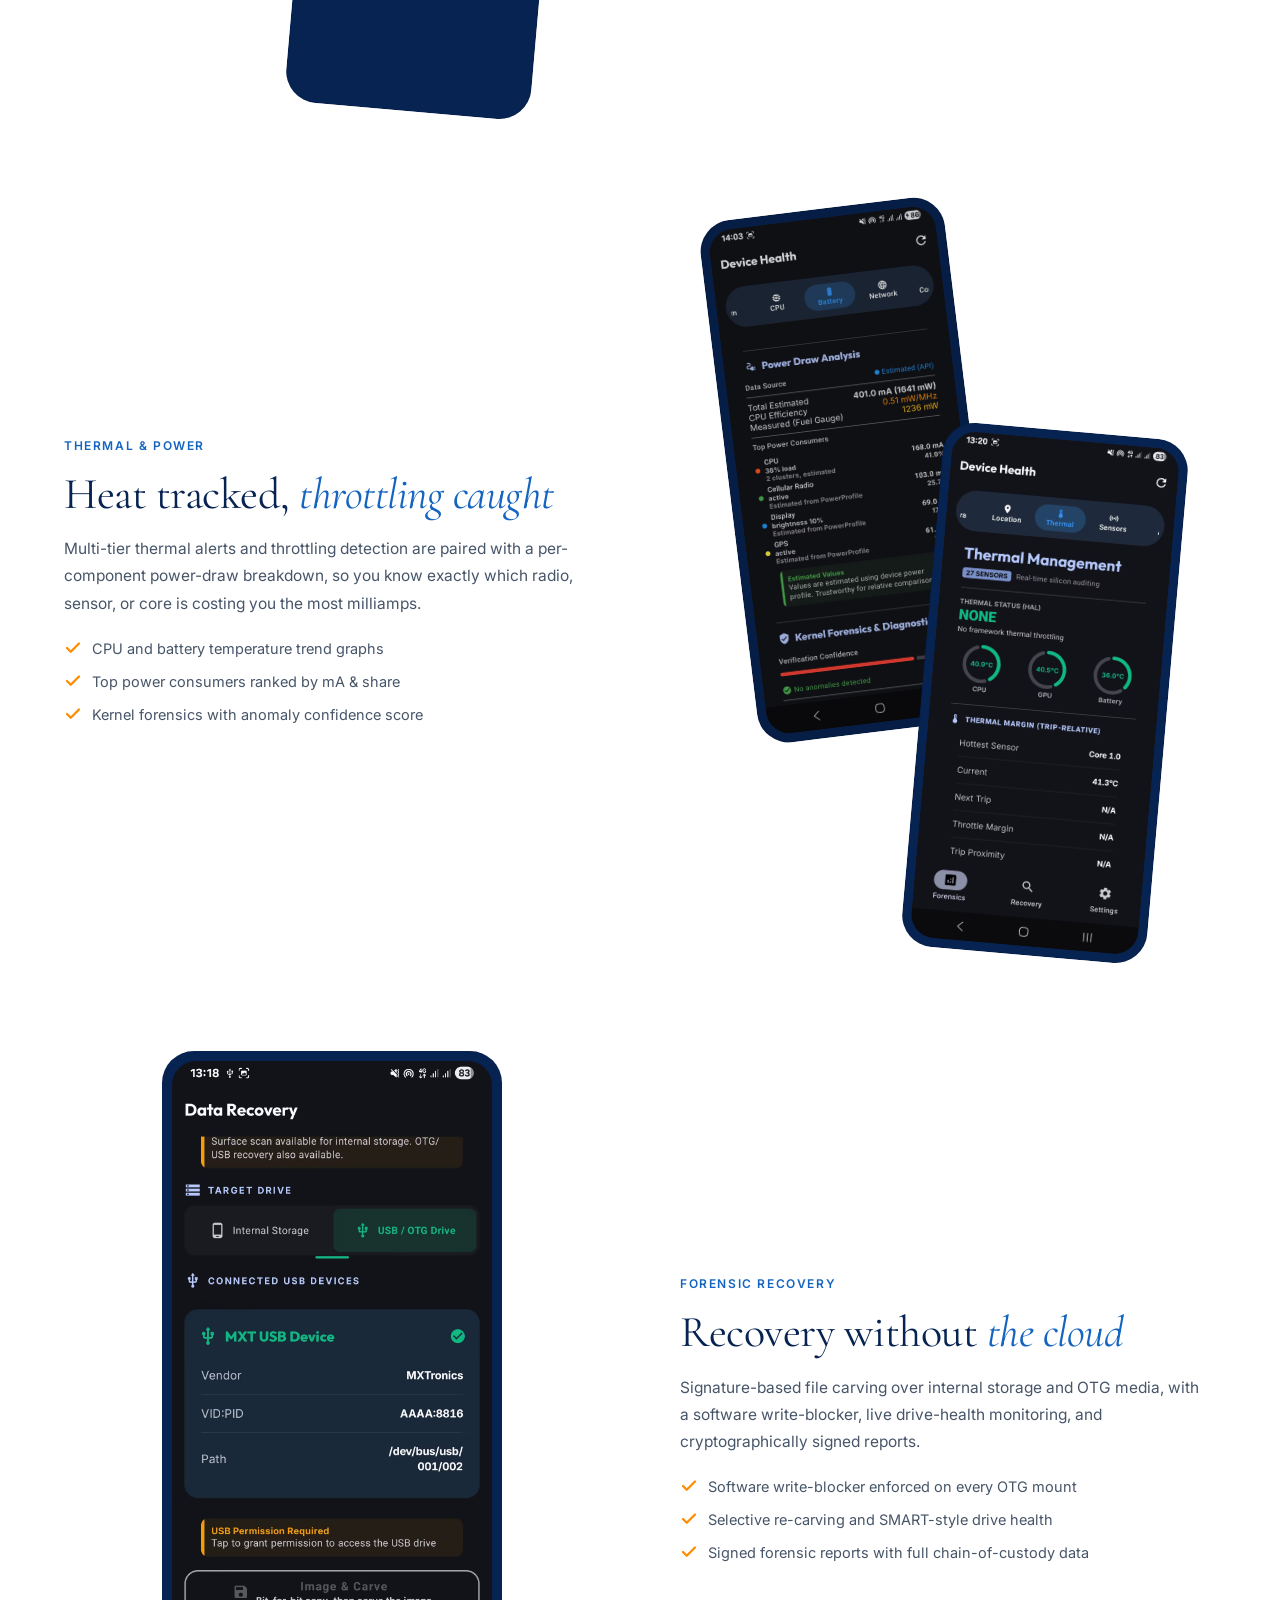
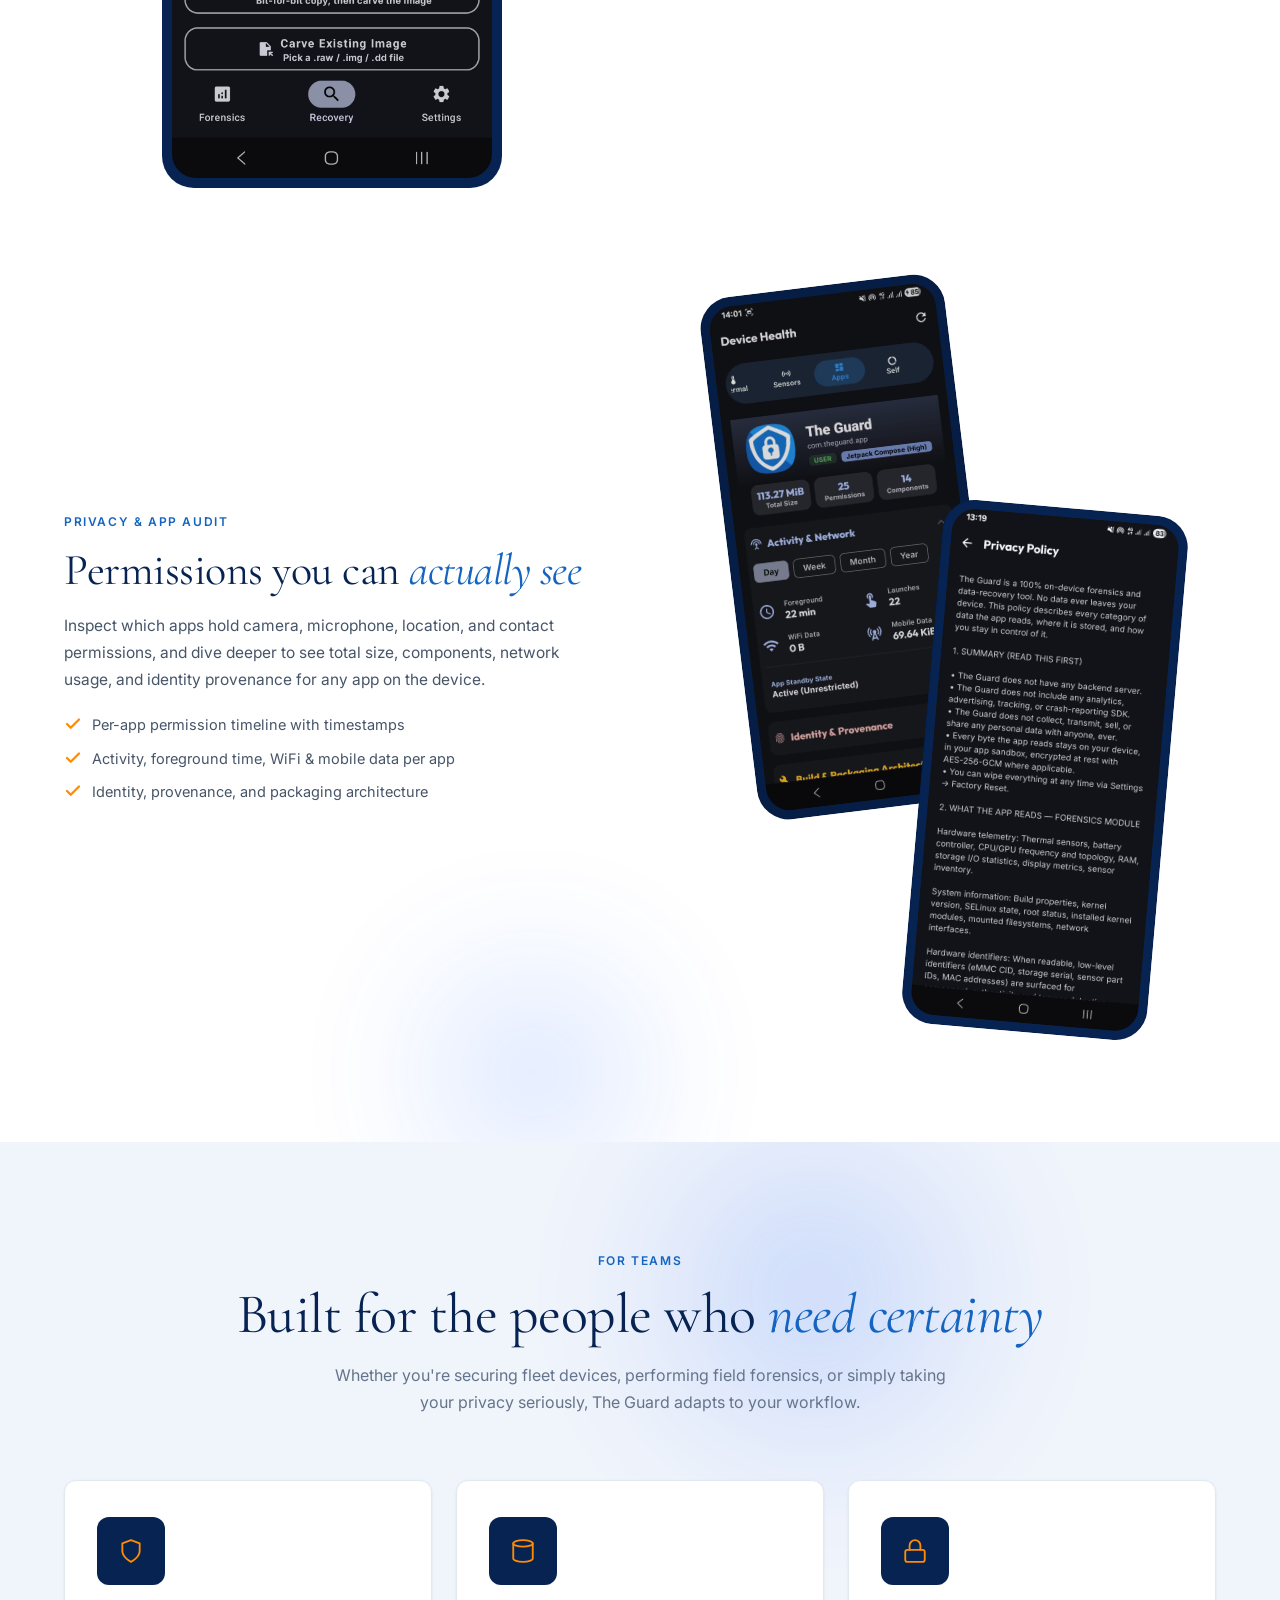
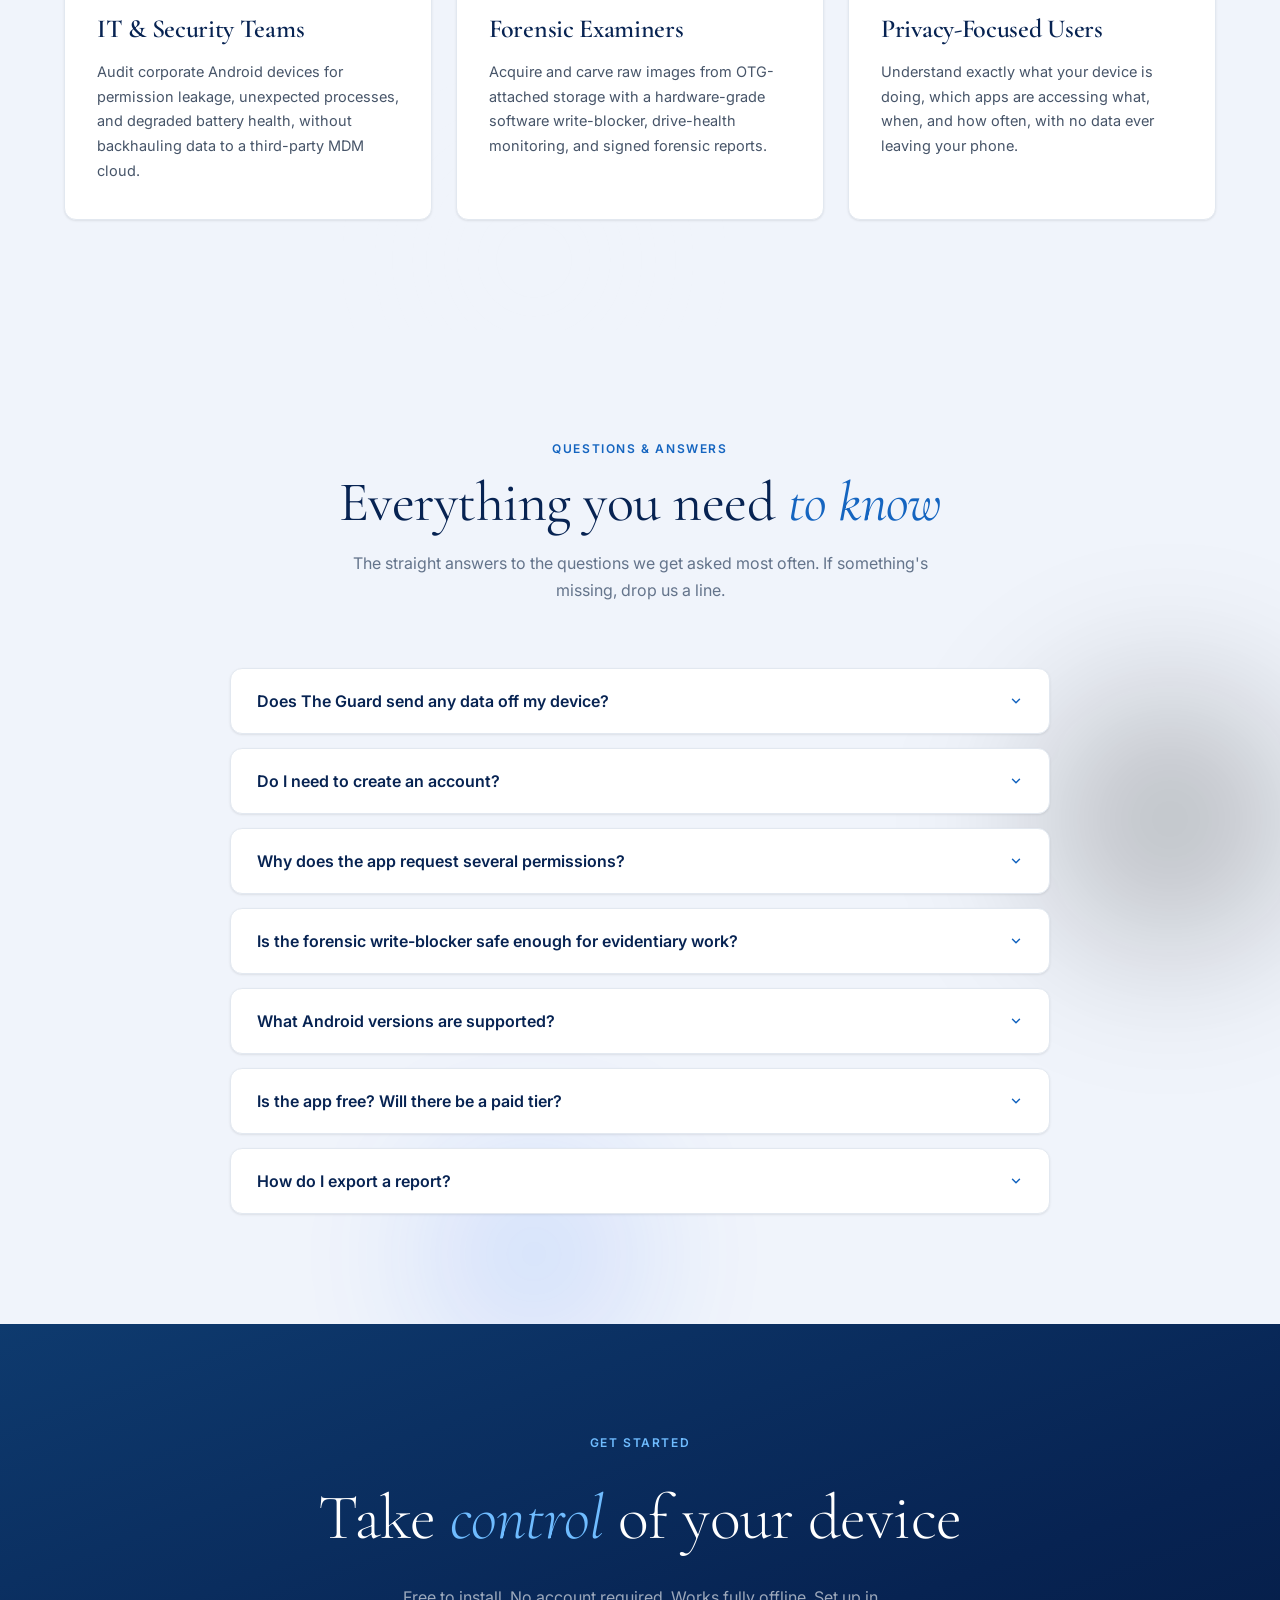
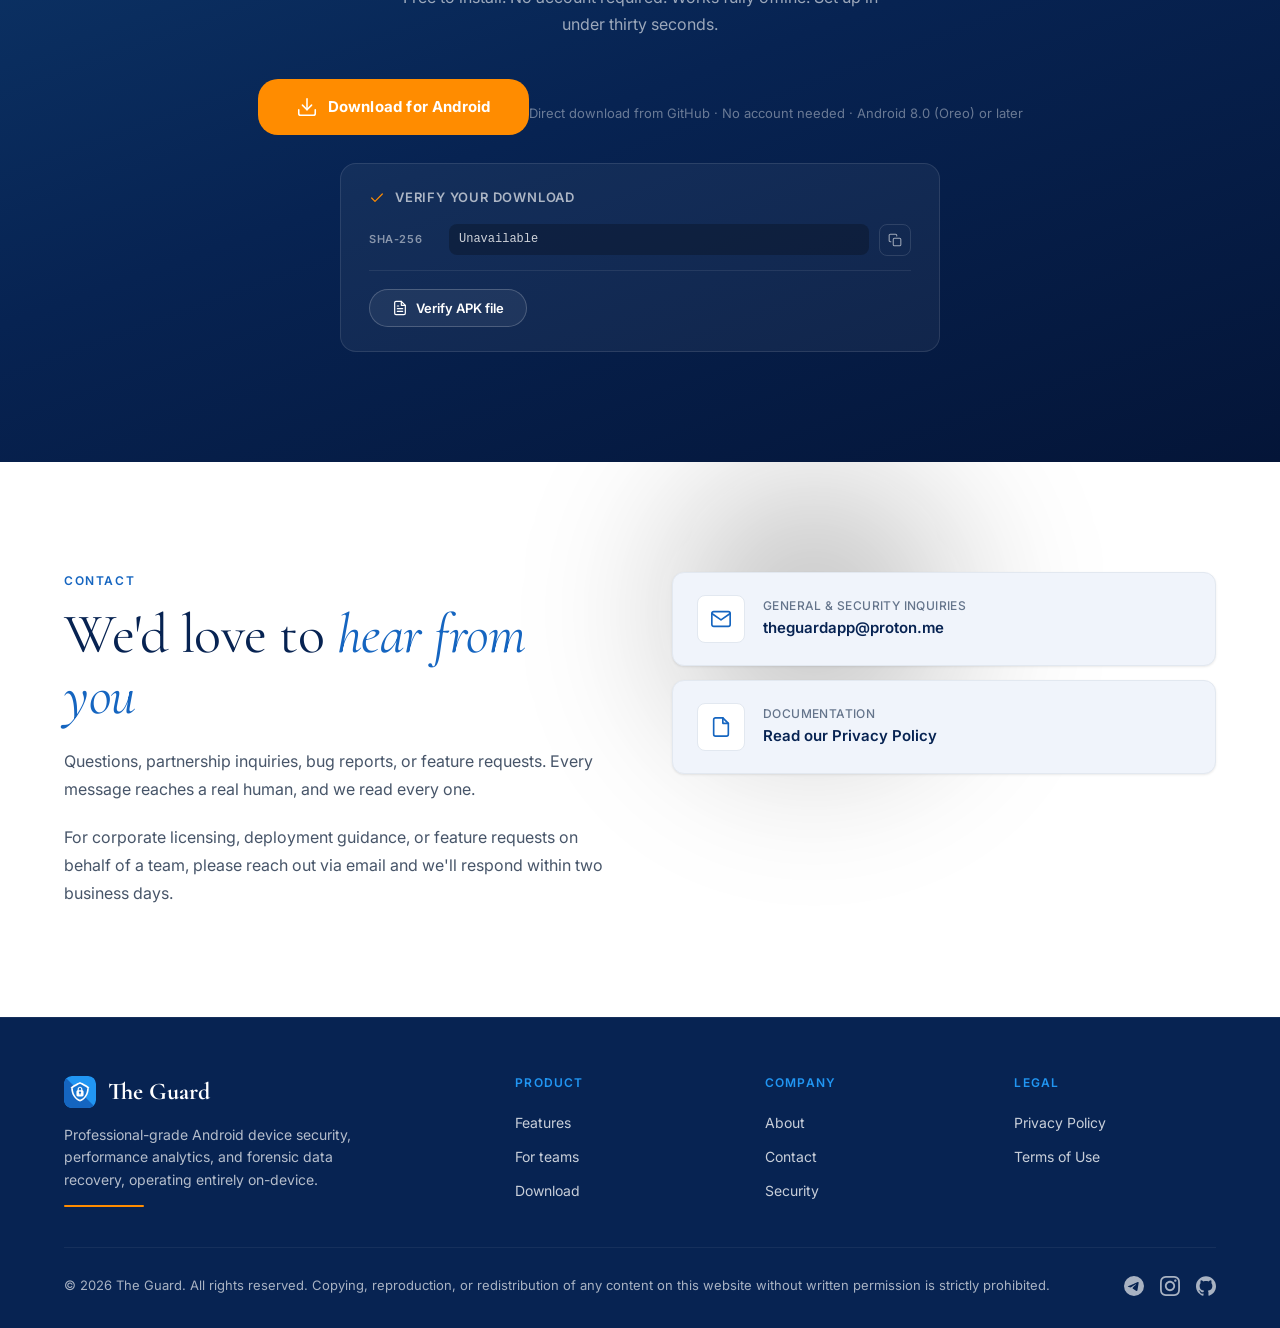
==== commit b298ecd3: "some changes were made" ====
--- a/index.html
+++ b/index.html
@@ -1,751 +1,6 @@
-<!DOCTYPE html>
-<html lang="en" class="no-js">
-<head>
-<meta charset="UTF-8">
-<meta name="viewport" content="width=device-width, initial-scale=1.0">
-<meta name="theme-color" content="#07101F">
-<script>document.documentElement.classList.replace('no-js','js');</script>
-<title>The Guard — Professional Device Security & Health Platform</title>
-<meta name="description" content="Local-first Android security, performance analytics, and forensic-grade data recovery. Zero telemetry. Zero subscriptions.">
-<link rel="canonical" href="https://theguardapp.github.io/">
-
-<meta property="og:type" content="website">
-<meta property="og:title" content="The Guard — Professional Device Security & Health Platform">
-<meta property="og:description" content="Local-first Android security, performance analytics, and forensic-grade data recovery. Zero telemetry.">
-<meta property="og:url" content="https://theguardapp.github.io/">
-<meta property="og:image" content="https://theguardapp.github.io/assets/og-image.png">
-<meta property="og:image:width" content="1200">
-<meta property="og:image:height" content="630">
-<meta property="og:image:alt" content="The Guard — your device's silent guardian. Local-first Android security, analytics & forensic recovery.">
-<meta name="twitter:card" content="summary_large_image">
-<meta name="twitter:title" content="The Guard — Professional Device Security & Health Platform">
-<meta name="twitter:description" content="Local-first Android security, performance analytics, and forensic-grade data recovery.">
-<meta name="twitter:image" content="https://theguardapp.github.io/assets/og-image.png">
-
-<link rel="icon" type="image/svg+xml" href="favicon.svg">
-<link rel="preconnect" href="https://fonts.googleapis.com">
-<link rel="preconnect" href="https://fonts.gstatic.com" crossorigin>
-<link href="https://fonts.googleapis.com/css2?family=Cormorant+Garamond:ital,wght@0,300;0,400;0,600;0,700;1,400&family=Inter:wght@300;400;500;600;700&display=swap" rel="stylesheet">
-<link rel="stylesheet" href="assets/style.css">
-
-<!-- Overrides: orb palette + mobile footer alignment -->
-<style>
-  /* Orb colour overrides: blue · orange · white · black */
-  .orb-blue   { background: radial-gradient(circle, rgba(30, 100, 255, 0.55) 0%, transparent 70%); }
-  .orb-teal   { background: radial-gradient(circle, rgba(255, 130, 20, 0.50) 0%, transparent 70%); }
-  .orb-violet { background: radial-gradient(circle, rgba(255, 255, 255, 0.30) 0%, transparent 70%); }
-  .orb-cyan   { background: radial-gradient(circle, rgba(10, 10, 10, 0.60) 0%, transparent 70%); }
-
-  /* Footer columns: left-align on mobile */
-  @media (max-width: 768px) {
-    .footer-col,
-    .footer-col h3,
-    .footer-col ul,
-    .footer-col ul li,
-    .footer-col ul li a {
-      text-align: left;
-      align-items: flex-start;
-      justify-content: flex-start;
-    }
-  }
-</style>
-
-<script type="application/ld+json">
-{
-  "@context":"https://schema.org",
-  "@type":"SoftwareApplication",
-  "name":"The Guard",
-  "operatingSystem":"Android 8.0+",
-  "applicationCategory":"SecurityApplication",
-  "offers":{"@type":"Offer","price":"0","priceCurrency":"USD"}
-}
-</script>
-</head>
-<body>
-
-<a class="skip-link" href="#main">Skip to content</a>
-
-<!-- NAV -->
-<nav id="nav" aria-label="Primary">
-  <a href="#hero" class="nav-brand">
-    <img class="mark" src="favicon.svg" alt="" aria-hidden="true">
-    The Guard
-  </a>
-  <button class="nav-toggle" aria-label="Toggle navigation" aria-expanded="false" aria-controls="nav-links">
-    <svg viewBox="0 0 24 24" fill="none" stroke="currentColor" stroke-width="2" stroke-linecap="round" stroke-linejoin="round">
-      <line x1="4" y1="7" x2="20" y2="7"/><line x1="4" y1="12" x2="20" y2="12"/><line x1="4" y1="17" x2="20" y2="17"/>
-    </svg>
-  </button>
-  <ul class="nav-links" id="nav-links">
-    <li><a href="#features">Features</a></li>
-    <li><a href="#use-cases">For Teams</a></li>
-    <li><a href="about.html">About</a></li>
-    <li><a href="#contact">Contact</a></li>
-    <li><a href="#download" class="nav-cta">Get the App</a></li>
-  </ul>
-</nav>
-
-<main id="main">
-
-<!-- HERO -->
-<section id="hero">
-  <img class="hero-mark" src="favicon.svg" alt="The Guard logo">
-  <div class="hero-eyebrow">Built for clarity. Engineered for trust.</div>
-  <h1 class="hero-title">Your device's <em>silent guardian</em></h1>
-  <p class="hero-sub">A professional-grade Android platform combining real-time security monitoring, deep performance analytics, and forensic data recovery, operating entirely on-device.</p>
-  <div class="hero-actions">
-    <a href="#download" class="btn btn-primary">
-      <svg width="20" height="20" viewBox="0 0 24 24" fill="none" stroke="currentColor" stroke-width="1.8" stroke-linecap="round" stroke-linejoin="round" aria-hidden="true">
-        <path d="M21 15v4a2 2 0 0 1-2 2H5a2 2 0 0 1-2-2v-4"/><polyline points="7 10 12 15 17 10"/><line x1="12" y1="15" x2="12" y2="3"/>
-      </svg>
-      Get the app
-    </a>
-    <a href="#features" class="btn btn-ghost">
-      Explore capabilities
-      <svg width="16" height="16" viewBox="0 0 24 24" fill="none" stroke="currentColor" stroke-width="2" stroke-linecap="round" stroke-linejoin="round" aria-hidden="true">
-        <path d="M5 12h14M12 5l7 7-7 7"/>
-      </svg>
-    </a>
-  </div>
-  <div class="trust-strip">
-    <span class="trust-pill">
-      <svg viewBox="0 0 24 24" fill="none" stroke="currentColor" stroke-width="2" stroke-linecap="round" stroke-linejoin="round"><path d="M20 6 9 17l-5-5"/></svg>
-      100% on-device processing
-    </span>
-    <span class="trust-pill">
-      <svg viewBox="0 0 24 24" fill="none" stroke="currentColor" stroke-width="2" stroke-linecap="round" stroke-linejoin="round"><path d="M20 6 9 17l-5-5"/></svg>
-      Zero telemetry
-    </span>
-    <span class="trust-pill">
-      <svg viewBox="0 0 24 24" fill="none" stroke="currentColor" stroke-width="2" stroke-linecap="round" stroke-linejoin="round"><path d="M20 6 9 17l-5-5"/></svg>
-      No subscriptions
-    </span>
-    <span class="trust-pill">
-      <svg viewBox="0 0 24 24" fill="none" stroke="currentColor" stroke-width="2" stroke-linecap="round" stroke-linejoin="round"><path d="M20 6 9 17l-5-5"/></svg>
-      No advertising
-    </span>
-  </div>
-  <svg class="hero-wave" viewBox="0 0 1440 200" preserveAspectRatio="none" aria-hidden="true">
-    <path d="M0,140 C240,60 480,200 720,110 C960,30 1200,180 1440,90 L1440,200 L0,200 Z"/>
-  </svg>
-</section>
-
-<!-- FEATURES -->
-<section id="features">
-  <div class="orb-layer" aria-hidden="true">
-    <span class="orb orb-blue orb-1"></span>
-    <span class="orb orb-violet orb-4"></span>
-  </div>
-  <div class="container">
-    <div class="section-head">
-      <span class="section-tag reveal">Capabilities</span>
-      <h2 class="section-title reveal d1">Six modules. <em>One platform.</em></h2>
-      <p class="section-sub reveal d2">Purpose-built tools that give you complete visibility into your Android device's health, security posture, and recoverable data.</p>
-    </div>
-    <div class="features-grid reveal">
-      <article class="feat-card">
-        <div class="feat-icon">
-          <svg viewBox="0 0 24 24" fill="none" stroke="currentColor" stroke-width="1.7" stroke-linecap="round" stroke-linejoin="round" aria-hidden="true">
-            <path d="M12 22s8-4 8-10V5l-8-3-8 3v7c0 6 8 10 8 10z"/><path d="m9 12 2 2 4-4"/>
-          </svg>
-        </div>
-        <h3 class="feat-title">Real-time Security Monitoring</h3>
-        <p class="feat-desc">Continuous oversight of running processes, permission usage, and anomalous app behaviour. Detect risks before they become incidents.</p>
-      </article>
-
-      <article class="feat-card">
-        <div class="feat-icon">
-          <svg viewBox="0 0 24 24" fill="none" stroke="currentColor" stroke-width="1.7" stroke-linecap="round" stroke-linejoin="round" aria-hidden="true">
-            <path d="M14 14.76V3.5a2.5 2.5 0 0 0-5 0v11.26a4.5 4.5 0 1 0 5 0z"/>
-          </svg>
-        </div>
-        <h3 class="feat-title">Thermal & Performance Analytics</h3>
-        <p class="feat-desc">Live CPU and battery temperature tracking with multi-tier severity alerts, throttling detection, and historical heat profiling.</p>
-      </article>
-
-      <article class="feat-card">
-        <div class="feat-icon">
-          <svg viewBox="0 0 24 24" fill="none" stroke="currentColor" stroke-width="1.7" stroke-linecap="round" stroke-linejoin="round" aria-hidden="true">
-            <path d="M5 18H3a2 2 0 0 1-2-2V8a2 2 0 0 1 2-2h3.19M15 6h2a2 2 0 0 1 2 2v8a2 2 0 0 1-2 2h-3.19"/><line x1="23" y1="13" x2="23" y2="11"/><polyline points="11 6 7 12 13 12 9 18"/>
-          </svg>
-        </div>
-        <h3 class="feat-title">Battery Intelligence</h3>
-        <p class="feat-desc">Granular charge-cycle accounting, capacity degradation curves, drain-by-app forensics, and predictive lifespan estimates.</p>
-      </article>
-
-      <article class="feat-card">
-        <div class="feat-icon">
-          <svg viewBox="0 0 24 24" fill="none" stroke="currentColor" stroke-width="1.7" stroke-linecap="round" stroke-linejoin="round" aria-hidden="true">
-            <ellipse cx="12" cy="5" rx="9" ry="3"/><path d="M3 5v14a9 3 0 0 0 18 0V5"/><path d="M3 12a9 3 0 0 0 18 0"/>
-          </svg>
-        </div>
-        <h3 class="feat-title">Forensic Data Recovery</h3>
-        <p class="feat-desc">Signature-based file carving over internal storage and OTG media, with software write-blocker, drive-health surfacing, and signed reports.</p>
-      </article>
-
-      <article class="feat-card">
-        <div class="feat-icon">
-          <svg viewBox="0 0 24 24" fill="none" stroke="currentColor" stroke-width="1.7" stroke-linecap="round" stroke-linejoin="round" aria-hidden="true">
-            <rect x="3" y="11" width="18" height="11" rx="2" ry="2"/><path d="M7 11V7a5 5 0 0 1 10 0v4"/>
-          </svg>
-        </div>
-        <h3 class="feat-title">Privacy Permission Tracking</h3>
-        <p class="feat-desc">Inspect which apps hold camera, microphone, location, and contact permissions, with timestamped access logs you control.</p>
-      </article>
-
-      <article class="feat-card">
-        <div class="feat-icon">
-          <svg viewBox="0 0 24 24" fill="none" stroke="currentColor" stroke-width="1.7" stroke-linecap="round" stroke-linejoin="round" aria-hidden="true">
-            <polyline points="22 12 18 12 15 21 9 3 6 12 2 12"/>
-          </svg>
-        </div>
-        <h3 class="feat-title">System Health Diagnostics</h3>
-        <p class="feat-desc">Unified real-time dashboard tracking CPU load, RAM pressure, storage integrity, and network metrics in a single, readable view.</p>
-      </article>
-    </div>
-  </div>
-</section>
-
-<!-- SPOTLIGHT -->
-<section id="spotlight">
-  <div class="orb-layer" aria-hidden="true">
-    <span class="orb orb-cyan orb-1"></span>
-    <span class="orb orb-teal orb-2"></span>
-    <span class="orb orb-blue orb-3"></span>
-  </div>
-  <div class="container">
-    <div class="section-head">
-      <span class="section-tag reveal">Inside the app</span>
-      <h2 class="section-title reveal d1">Six modules, <em>one calm interface</em></h2>
-      <p class="section-sub reveal d2">Each module is purpose-built and information-dense. No dark patterns, no upsells, nothing fighting for your attention.</p>
-    </div>
-
-    <!-- Row 1: System Health -->
-    <div class="spotlight-row">
-      <div class="spotlight-img spotlight-img--pair">
-        <div class="phone-frame phone-back">
-          <picture>
-            <source type="image/avif" srcset="screenshots/Memory_page_The%20Guard.avif">
-            <source type="image/webp" srcset="screenshots/Memory_page_The%20Guard.webp">
-            <img src="screenshots/Memory_page_The%20Guard.jpg" alt="The Guard — Memory health diagnostics" loading="lazy" decoding="async" width="1080" height="2400">
-          </picture>
-        </div>
-        <div class="phone-frame phone-front">
-          <picture>
-            <source type="image/avif" srcset="screenshots/Dashboard_The%20Guard.avif">
-            <source type="image/webp" srcset="screenshots/Dashboard_The%20Guard.webp">
-            <img src="screenshots/Dashboard_The%20Guard.jpg" alt="The Guard — Device Health dashboard" loading="lazy" decoding="async" width="1080" height="2400">
-          </picture>
-        </div>
-      </div>
-      <div class="spotlight-copy">
-        <span class="spotlight-eyebrow">System health</span>
-        <h3 class="spotlight-title">A dashboard built for <em>clarity</em></h3>
-        <p class="spotlight-desc">Live battery, storage, CPU, and thermal metrics anchor a single readable view, with hardware-grade memory diagnostics one tap away showing used, active, and kernel allocation in real time.</p>
-        <ul class="spotlight-list">
-          <li><svg viewBox="0 0 24 24" fill="none" stroke="currentColor" stroke-width="2.4" stroke-linecap="round" stroke-linejoin="round"><path d="M20 6 9 17l-5-5"/></svg>Battery, storage, and CPU temp at a glance</li>
-          <li><svg viewBox="0 0 24 24" fill="none" stroke="currentColor" stroke-width="2.4" stroke-linecap="round" stroke-linejoin="round"><path d="M20 6 9 17l-5-5"/></svg>Memory bandwidth, zRAM, and thrashing health</li>
-          <li><svg viewBox="0 0 24 24" fill="none" stroke="currentColor" stroke-width="2.4" stroke-linecap="round" stroke-linejoin="round"><path d="M20 6 9 17l-5-5"/></svg>Root state and SELinux mode surfaced honestly</li>
-        </ul>
-      </div>
-    </div>
-
-    <!-- Row 2: Storage Intelligence -->
-    <div class="spotlight-row reverse">
-      <div class="spotlight-img">
-        <picture>
-          <source type="image/avif" srcset="screenshots/Storage_page_The%20Guard.avif">
-          <source type="image/webp" srcset="screenshots/Storage_page_The%20Guard.webp">
-          <img src="screenshots/Storage_page_The%20Guard.jpg" alt="The Guard — Storage Intelligence panel" loading="lazy" decoding="async" width="1080" height="2400">
-        </picture>
-      </div>
-      <div class="spotlight-copy">
-        <span class="spotlight-eyebrow">Storage intelligence</span>
-        <h3 class="spotlight-title">Storage that <em>explains itself</em></h3>
-        <p class="spotlight-desc">More than a "free space" bar: detect the underlying flash interface (UFS / eMMC), break space down by apps and reclaimable cache, and verify encryption type and mountpoint at a glance.</p>
-        <ul class="spotlight-list">
-          <li><svg viewBox="0 0 24 24" fill="none" stroke="currentColor" stroke-width="2.4" stroke-linecap="round" stroke-linejoin="round"><path d="M20 6 9 17l-5-5"/></svg>UFS / eMMC interface detection</li>
-          <li><svg viewBox="0 0 24 24" fill="none" stroke="currentColor" stroke-width="2.4" stroke-linecap="round" stroke-linejoin="round"><path d="M20 6 9 17l-5-5"/></svg>App-by-app space breakdown with reclaimable cache</li>
-          <li><svg viewBox="0 0 24 24" fill="none" stroke="currentColor" stroke-width="2.4" stroke-linecap="round" stroke-linejoin="round"><path d="M20 6 9 17l-5-5"/></svg>Encryption mode (FBE / metadata) and mountpoint visibility</li>
-        </ul>
-      </div>
-    </div>
-
-    <!-- Row 3: Battery & Charging -->
-    <div class="spotlight-row">
-      <div class="spotlight-img spotlight-img--pair">
-        <div class="phone-frame phone-back">
-          <picture>
-            <source type="image/avif" srcset="screenshots/Live_charging_analysis_The%20Guard.avif">
-            <source type="image/webp" srcset="screenshots/Live_charging_analysis_The%20Guard.webp">
-            <img src="screenshots/Live_charging_analysis_The%20Guard.jpg" alt="The Guard — Live charging analytics" loading="lazy" decoding="async" width="1080" height="2400">
-          </picture>
-        </div>
-        <div class="phone-frame phone-front">
-          <picture>
-            <source type="image/avif" srcset="screenshots/Battery_page_The%20Guard.avif">
-            <source type="image/webp" srcset="screenshots/Battery_page_The%20Guard.webp">
-            <img src="screenshots/Battery_page_The%20Guard.jpg" alt="The Guard — Battery health and longevity" loading="lazy" decoding="async" width="1080" height="2400">
-          </picture>
-        </div>
-      </div>
-      <div class="spotlight-copy">
-        <span class="spotlight-eyebrow">Battery &amp; charging</span>
-        <h3 class="spotlight-title">Battery health, in <em>forensic detail</em></h3>
-        <p class="spotlight-desc">Track capacity degradation against the original hardware design, count every charge cycle, and watch live charging analytics surface the actual protocol your charger is negotiating at the millisecond.</p>
-        <ul class="spotlight-list">
-          <li><svg viewBox="0 0 24 24" fill="none" stroke="currentColor" stroke-width="2.4" stroke-linecap="round" stroke-linejoin="round"><path d="M20 6 9 17l-5-5"/></svg>State of Health: capacity vs. original design</li>
-          <li><svg viewBox="0 0 24 24" fill="none" stroke="currentColor" stroke-width="2.4" stroke-linecap="round" stroke-linejoin="round"><path d="M20 6 9 17l-5-5"/></svg>Charging protocol detection (USB / PD / QC)</li>
-          <li><svg viewBox="0 0 24 24" fill="none" stroke="currentColor" stroke-width="2.4" stroke-linecap="round" stroke-linejoin="round"><path d="M20 6 9 17l-5-5"/></svg>Live wattage, voltage, current, and charge phase</li>
-        </ul>
-      </div>
-    </div>
-
-    <!-- Row 4: Thermal & Power -->
-    <div class="spotlight-row reverse">
-      <div class="spotlight-img spotlight-img--pair">
-        <div class="phone-frame phone-back">
-          <picture>
-            <source type="image/avif" srcset="screenshots/Power_draw_analytics_The%20Guard.avif">
-            <source type="image/webp" srcset="screenshots/Power_draw_analytics_The%20Guard.webp">
-            <img src="screenshots/Power_draw_analytics_The%20Guard.jpg" alt="The Guard — Power draw analytics" loading="lazy" decoding="async" width="1080" height="2400">
-          </picture>
-        </div>
-        <div class="phone-frame phone-front">
-          <picture>
-            <source type="image/avif" srcset="screenshots/Thermals_The%20Guard.avif">
-            <source type="image/webp" srcset="screenshots/Thermals_The%20Guard.webp">
-            <img src="screenshots/Thermals_The%20Guard.jpg" alt="The Guard — Thermal &amp; performance analytics" loading="lazy" decoding="async" width="1080" height="2400">
-          </picture>
-        </div>
-      </div>
-      <div class="spotlight-copy">
-        <span class="spotlight-eyebrow">Thermal &amp; power</span>
-        <h3 class="spotlight-title">Heat tracked, <em>throttling caught</em></h3>
-        <p class="spotlight-desc">Multi-tier thermal alerts and throttling detection are paired with a per-component power-draw breakdown, so you know exactly which radio, sensor, or core is costing you the most milliamps.</p>
-        <ul class="spotlight-list">
-          <li><svg viewBox="0 0 24 24" fill="none" stroke="currentColor" stroke-width="2.4" stroke-linecap="round" stroke-linejoin="round"><path d="M20 6 9 17l-5-5"/></svg>CPU and battery temperature trend graphs</li>
-          <li><svg viewBox="0 0 24 24" fill="none" stroke="currentColor" stroke-width="2.4" stroke-linecap="round" stroke-linejoin="round"><path d="M20 6 9 17l-5-5"/></svg>Top power consumers ranked by mA &amp; share</li>
-          <li><svg viewBox="0 0 24 24" fill="none" stroke="currentColor" stroke-width="2.4" stroke-linecap="round" stroke-linejoin="round"><path d="M20 6 9 17l-5-5"/></svg>Kernel forensics with anomaly confidence score</li>
-        </ul>
-      </div>
-    </div>
-
-    <!-- Row 5: Forensic Recovery -->
-    <div class="spotlight-row">
-      <div class="spotlight-img">
-        <picture>
-          <source type="image/avif" srcset="screenshots/Recovery_The%20Guard.avif">
-          <source type="image/webp" srcset="screenshots/Recovery_The%20Guard.webp">
-          <img src="screenshots/Recovery_The%20Guard.jpg" alt="The Guard — Forensic recovery scan" loading="lazy" decoding="async" width="1080" height="2400">
-        </picture>
-      </div>
-      <div class="spotlight-copy">
-        <span class="spotlight-eyebrow">Forensic recovery</span>
-        <h3 class="spotlight-title">Recovery without <em>the cloud</em></h3>
-        <p class="spotlight-desc">Signature-based file carving over internal storage and OTG media, with a software write-blocker, live drive-health monitoring, and cryptographically signed reports.</p>
-        <ul class="spotlight-list">
-          <li><svg viewBox="0 0 24 24" fill="none" stroke="currentColor" stroke-width="2.4" stroke-linecap="round" stroke-linejoin="round"><path d="M20 6 9 17l-5-5"/></svg>Software write-blocker enforced on every OTG mount</li>
-          <li><svg viewBox="0 0 24 24" fill="none" stroke="currentColor" stroke-width="2.4" stroke-linecap="round" stroke-linejoin="round"><path d="M20 6 9 17l-5-5"/></svg>Selective re-carving and SMART-style drive health</li>
-          <li><svg viewBox="0 0 24 24" fill="none" stroke="currentColor" stroke-width="2.4" stroke-linecap="round" stroke-linejoin="round"><path d="M20 6 9 17l-5-5"/></svg>Signed forensic reports with full chain-of-custody data</li>
-        </ul>
-      </div>
-    </div>
-
-    <!-- Row 6: Privacy & App Forensics -->
-    <div class="spotlight-row reverse">
-      <div class="spotlight-img spotlight-img--pair">
-        <div class="phone-frame phone-back">
-          <picture>
-            <source type="image/avif" srcset="screenshots/A_glimpse_of_deep_app_analysis_The%20Guard.avif">
-            <source type="image/webp" srcset="screenshots/A_glimpse_of_deep_app_analysis_The%20Guard.webp">
-            <img src="screenshots/A_glimpse_of_deep_app_analysis_The%20Guard.jpg" alt="The Guard — Deep per-app forensic analysis" loading="lazy" decoding="async" width="1080" height="2400">
-          </picture>
-        </div>
-        <div class="phone-frame phone-front">
-          <picture>
-            <source type="image/avif" srcset="screenshots/Privacy_policy_The%20Guard.avif">
-            <source type="image/webp" srcset="screenshots/Privacy_policy_The%20Guard.webp">
-            <img src="screenshots/Privacy_policy_The%20Guard.jpg" alt="The Guard — Privacy &amp; permission audit" loading="lazy" decoding="async" width="1080" height="2400">
-          </picture>
-        </div>
-      </div>
-      <div class="spotlight-copy">
-        <span class="spotlight-eyebrow">Privacy &amp; app audit</span>
-        <h3 class="spotlight-title">Permissions you can <em>actually see</em></h3>
-        <p class="spotlight-desc">Inspect which apps hold camera, microphone, location, and contact permissions, and dive deeper to see total size, components, network usage, and identity provenance for any app on the device.</p>
-        <ul class="spotlight-list">
-          <li><svg viewBox="0 0 24 24" fill="none" stroke="currentColor" stroke-width="2.4" stroke-linecap="round" stroke-linejoin="round"><path d="M20 6 9 17l-5-5"/></svg>Per-app permission timeline with timestamps</li>
-          <li><svg viewBox="0 0 24 24" fill="none" stroke="currentColor" stroke-width="2.4" stroke-linecap="round" stroke-linejoin="round"><path d="M20 6 9 17l-5-5"/></svg>Activity, foreground time, WiFi &amp; mobile data per app</li>
-          <li><svg viewBox="0 0 24 24" fill="none" stroke="currentColor" stroke-width="2.4" stroke-linecap="round" stroke-linejoin="round"><path d="M20 6 9 17l-5-5"/></svg>Identity, provenance, and packaging architecture</li>
-        </ul>
-      </div>
-    </div>
-  </div>
-</section>
-
-<!-- USE CASES -->
-<section id="use-cases">
-  <div class="orb-layer" aria-hidden="true">
-    <span class="orb orb-blue orb-4"></span>
-    <span class="orb orb-violet orb-3"></span>
-  </div>
-  <div class="container">
-    <div class="section-head">
-      <span class="section-tag reveal">For teams</span>
-      <h2 class="section-title reveal d1">Built for the people who <em>need certainty</em></h2>
-      <p class="section-sub reveal d2">Whether you're securing fleet devices, performing field forensics, or simply taking your privacy seriously, The Guard adapts to your workflow.</p>
-    </div>
-    <div class="use-grid reveal">
-      <article class="use-card">
-        <div class="feat-icon">
-          <svg viewBox="0 0 24 24" fill="none" stroke="currentColor" stroke-width="1.7" stroke-linecap="round" stroke-linejoin="round"><path d="M12 22s8-4 8-10V5l-8-3-8 3v7c0 6 8 10 8 10z"/></svg>
-        </div>
-        <h3 class="use-title">IT & Security Teams</h3>
-        <p class="use-desc">Audit corporate Android devices for permission leakage, unexpected processes, and degraded battery health, without backhauling data to a third-party MDM cloud.</p>
-      </article>
-      <article class="use-card">
-        <div class="feat-icon">
-          <svg viewBox="0 0 24 24" fill="none" stroke="currentColor" stroke-width="1.7" stroke-linecap="round" stroke-linejoin="round"><ellipse cx="12" cy="5" rx="9" ry="3"/><path d="M3 5v14a9 3 0 0 0 18 0V5"/></svg>
-        </div>
-        <h3 class="use-title">Forensic Examiners</h3>
-        <p class="use-desc">Acquire and carve raw images from OTG-attached storage with a hardware-grade software write-blocker, drive-health monitoring, and signed forensic reports.</p>
-      </article>
-      <article class="use-card">
-        <div class="feat-icon">
-          <svg viewBox="0 0 24 24" fill="none" stroke="currentColor" stroke-width="1.7" stroke-linecap="round" stroke-linejoin="round"><rect x="3" y="11" width="18" height="11" rx="2"/><path d="M7 11V7a5 5 0 0 1 10 0v4"/></svg>
-        </div>
-        <h3 class="use-title">Privacy-Focused Users</h3>
-        <p class="use-desc">Understand exactly what your device is doing, which apps are accessing what, when, and how often, with no data ever leaving your phone.</p>
-      </article>
-    </div>
-  </div>
-</section>
-
-<!-- FAQ -->
-<section id="faq">
-  <div class="orb-layer" aria-hidden="true">
-    <span class="orb orb-cyan orb-2"></span>
-    <span class="orb orb-blue orb-3"></span>
-  </div>
-  <div class="container">
-    <div class="section-head">
-      <span class="section-tag reveal">Questions &amp; answers</span>
-      <h2 class="section-title reveal d1">Everything you need <em>to know</em></h2>
-      <p class="section-sub reveal d2">The straight answers to the questions we get asked most often. If something's missing, drop us a line.</p>
-    </div>
-
-    <div class="faq-list">
-      <div class="faq-item reveal">
-        <button class="faq-q" aria-expanded="false">Does The Guard send any data off my device?</button>
-        <div class="faq-answer-wrap"><div class="faq-answer">No. The app has no backend, no analytics SDK, no crash-reporting service, and no telemetry of any kind. You can verify this by inspecting your device's outbound network traffic while the app is running; there are no calls to our infrastructure, because we don't operate any.</div></div>
-      </div>
-      <div class="faq-item reveal">
-        <button class="faq-q" aria-expanded="false">Do I need to create an account?</button>
-        <div class="faq-answer-wrap"><div class="faq-answer">Never. The Guard works fully offline. There is no sign-up, no email gate, no "unlock with login" flow. Install the app and start using every feature immediately.</div></div>
-      </div>
-      <div class="faq-item reveal">
-        <button class="faq-q" aria-expanded="false">Why does the app request several permissions?</button>
-        <div class="faq-answer-wrap"><div class="faq-answer">Each module needs its own permissions to function: storage access for forensic recovery, USB host for OTG analysis, usage stats for performance metrics, and notifications for thermal and security alerts. We explain each permission in-app before requesting it, and you can revoke any of them via Android settings at any time.</div></div>
-      </div>
-      <div class="faq-item reveal">
-        <button class="faq-q" aria-expanded="false">Is the forensic write-blocker safe enough for evidentiary work?</button>
-        <div class="faq-answer-wrap"><div class="faq-answer">It's a robust software-level safeguard that blocks every write-direction SCSI command on the OTG bus. For evidentiary work where chain of custody is critical, we recommend pairing it with a hardware write-blocker. The Guard's reports are cryptographically signed regardless.</div></div>
-      </div>
-      <div class="faq-item reveal">
-        <button class="faq-q" aria-expanded="false">What Android versions are supported?</button>
-        <div class="faq-answer-wrap"><div class="faq-answer">The Guard supports Android 8.0 (Oreo) and later. A handful of advanced forensic features, selective re-carving and drive-health stats over OTG, require Android 10+ for the underlying USB and storage APIs.</div></div>
-      </div>
-      <div class="faq-item reveal">
-        <button class="faq-q" aria-expanded="false">Is the app free? Will there be a paid tier?</button>
-        <div class="faq-answer-wrap"><div class="faq-answer">The app is free, and every feature you see is included. We have no plans to introduce a paid tier. If anything ever changes, the existing feature set will remain free for current users.</div></div>
-      </div>
-      <div class="faq-item reveal">
-        <button class="faq-q" aria-expanded="false">How do I export a report?</button>
-        <div class="faq-answer-wrap"><div class="faq-answer">Open any module, tap the share icon, and choose either PDF or signed-text export. By default the share chooser hides cloud-storage targets so local-only sharing is the obvious path; you can still pick any installed app explicitly.</div></div>
-      </div>
-    </div>
-  </div>
-</section>
-
-<!-- DOWNLOAD -->
-<section id="download">
-  <div class="container">
-    <span class="section-tag" style="color:var(--light-blue);display:inline-block;margin-bottom:18px;">Get started</span>
-    <h2 class="download-title">Take <em>control</em> of your device</h2>
-    <p class="download-sub">Free to install. No account required. Works fully offline. Set up in under thirty seconds.</p>
-    <a href="#" class="btn btn-primary" id="download-cta">
-      <svg width="22" height="22" viewBox="0 0 24 24" fill="none" stroke="currentColor" stroke-width="1.7" stroke-linecap="round" stroke-linejoin="round" aria-hidden="true">
-        <path d="M21 15v4a2 2 0 0 1-2 2H5a2 2 0 0 1-2-2v-4"/><polyline points="7 10 12 15 17 10"/><line x1="12" y1="15" x2="12" y2="3"/>
-      </svg>
-      <span id="download-label">Download for Android</span>
-    </a>
-    <p class="download-note">Direct download from GitHub · No account needed · Android 8.0 (Oreo) or later</p>
-    <div class="verify-card">
-      <div class="verify-header">
-        <svg class="verify-icon" viewBox="0 0 24 24" fill="none" stroke="currentColor" stroke-width="1.8" stroke-linecap="round" stroke-linejoin="round" aria-hidden="true">
-          <path d="M20 6 9 17l-5-5"/>
-        </svg>
-        <span>Verify your download</span>
-      </div>
-      <div class="verify-row">
-        <span class="verify-label">SHA-256</span>
-        <code class="verify-hash" id="apk-sha256">Loading…</code>
-        <button class="verify-copy" id="copy-sha" aria-label="Copy SHA-256 to clipboard" title="Copy to clipboard">
-          <svg viewBox="0 0 24 24" fill="none" stroke="currentColor" stroke-width="1.8" stroke-linecap="round" stroke-linejoin="round" aria-hidden="true">
-            <rect x="9" y="9" width="13" height="13" rx="2" ry="2"/><path d="M5 15H4a2 2 0 0 1-2-2V4a2 2 0 0 1 2-2h9a2 2 0 0 1 2 2v1"/>
-          </svg>
-        </button>
-      </div>
-      <div class="verify-divider"></div>
-      <div class="verify-btn-wrap" id="verify-btn-wrap">
-        <button class="verify-btn" id="verify-apk-btn">
-          <svg width="16" height="16" viewBox="0 0 24 24" fill="none" stroke="currentColor" stroke-width="1.8" stroke-linecap="round" stroke-linejoin="round" aria-hidden="true">
-            <path d="M14 2H6a2 2 0 0 0-2 2v16a2 2 0 0 0 2 2h12a2 2 0 0 0 2-2V8z"/>
-            <polyline points="14 2 14 8 20 8"/>
-            <line x1="16" y1="13" x2="8" y2="13"/>
-            <line x1="16" y1="17" x2="8" y2="17"/>
-            <polyline points="10 9 9 9 8 9"/>
-          </svg>
-          Verify APK file
-        </button>
-        <input type="file" accept=".apk" class="verify-file-input" id="apk-file-input">
-        <div id="verify-result" class="verify-result" hidden>
-          <span id="verify-msg"></span>
-        </div>
-      </div>
-    </div>
-  </div>
-</section>
-
-<!-- CONTACT -->
-<section id="contact">
-  <div class="orb-layer" aria-hidden="true">
-    <span class="orb orb-cyan orb-4"></span>
-  </div>
-  <div class="container">
-    <div class="contact-grid">
-      <div class="contact-info">
-        <span class="section-tag reveal">Contact</span>
-        <h2 class="section-title reveal d1" style="text-align:left;">We'd love to <em>hear from you</em></h2>
-        <p class="reveal d2">Questions, partnership inquiries, bug reports, or feature requests. Every message reaches a real human, and we read every one.</p>
-        <p class="reveal d2">For corporate licensing, deployment guidance, or feature requests on behalf of a team, please reach out via email and we'll respond within two business days.</p>
-      </div>
-      <div class="contact-cards">
-        <a class="contact-card reveal" href="mailto:hello@theguardapp.com">
-          <span class="contact-card-icon">
-            <svg viewBox="0 0 24 24" fill="none" stroke="currentColor" stroke-width="1.8" stroke-linecap="round" stroke-linejoin="round"><path d="M4 4h16c1.1 0 2 .9 2 2v12c0 1.1-.9 2-2 2H4c-1.1 0-2-.9-2-2V6c0-1.1.9-2 2-2z"/><polyline points="22,6 12,13 2,6"/></svg>
-          </span>
-          <span class="contact-card-text">
-            <span class="contact-card-label">General inquiries</span>
-            <span class="contact-card-value">hello@theguardapp.com</span>
-          </span>
-        </a>
-        <a class="contact-card reveal d1" href="mailto:security@theguardapp.com">
-          <span class="contact-card-icon">
-            <svg viewBox="0 0 24 24" fill="none" stroke="currentColor" stroke-width="1.8" stroke-linecap="round" stroke-linejoin="round"><path d="M12 22s8-4 8-10V5l-8-3-8 3v7c0 6 8 10 8 10z"/></svg>
-          </span>
-          <span class="contact-card-text">
-            <span class="contact-card-label">Responsible disclosure</span>
-            <span class="contact-card-value">security@theguardapp.com</span>
-          </span>
-        </a>
-        <a class="contact-card reveal d2" href="privacy.html">
-          <span class="contact-card-icon">
-            <svg viewBox="0 0 24 24" fill="none" stroke="currentColor" stroke-width="1.8" stroke-linecap="round" stroke-linejoin="round"><path d="M14 2H6a2 2 0 0 0-2 2v16a2 2 0 0 0 2 2h12a2 2 0 0 0 2-2V8z"/><polyline points="14 2 14 8 20 8"/></svg>
-          </span>
-          <span class="contact-card-text">
-            <span class="contact-card-label">Documentation</span>
-            <span class="contact-card-value">Read our Privacy Policy</span>
-          </span>
-        </a>
-      </div>
-    </div>
-  </div>
-</section>
-
-</main>
-
-<!-- FOOTER -->
-<footer>
-  <div class="footer-grid">
-    <div>
-      <a href="#hero" class="footer-brand">
-        <img class="mark" src="favicon.svg" alt="" aria-hidden="true">
-        The Guard
-      </a>
-      <p class="footer-tagline">Professional-grade Android device security, performance analytics, and forensic data recovery, operating entirely on-device.</p>
-    </div>
-    <div class="footer-col">
-      <h3>Product</h3>
-      <ul>
-        <li><a href="#features">Features</a></li>
-        <li><a href="#use-cases">For teams</a></li>
-        <li><a href="#download">Download</a></li>
-      </ul>
-    </div>
-    <div class="footer-col">
-      <h3>Company</h3>
-      <ul>
-        <li><a href="about.html">About</a></li>
-        <li><a href="#contact">Contact</a></li>
-        <li><a href="mailto:security@theguardapp.com">Security</a></li>
-      </ul>
-    </div>
-    <div class="footer-col">
-      <h3>Legal</h3>
-      <ul>
-        <li><a href="privacy.html">Privacy Policy</a></li>
-        <li><a href="privacy.html#terms">Terms of Use</a></li>
-      </ul>
-    </div>
-  </div>
-  <div class="footer-bottom">
-    <span class="footer-copy">© <span id="year">2026</span> The Guard. All rights reserved. Copying, reproduction, or redistribution of any content on this website without written permission is strictly prohibited.</span>
-  </div>
-</footer>
-
-<script>
-  // -------- Sticky-nav shadow --------
-  const nav = document.getElementById('nav');
-  const onScroll = () => nav.classList.toggle('scrolled', window.scrollY > 8);
-  onScroll();
-  window.addEventListener('scroll', onScroll, { passive: true });
-
-  // -------- Mobile menu --------
-  const toggle = document.querySelector('.nav-toggle');
-  const links  = document.getElementById('nav-links');
-  toggle.addEventListener('click', () => {
-    const open = links.classList.toggle('open');
-    toggle.setAttribute('aria-expanded', open);
-  });
-  links.querySelectorAll('a').forEach(a => a.addEventListener('click', () => {
-    links.classList.remove('open');
-    toggle.setAttribute('aria-expanded', 'false');
-  }));
-
-  // -------- Scroll-reveal --------
-  const revealTargets = document.querySelectorAll(
-    '.reveal, .features-grid, .use-grid, .principles, .spotlight-row'
-  );
-  const io = new IntersectionObserver((entries) => {
-    entries.forEach(e => {
-      if (e.isIntersecting) {
-        e.target.classList.add('visible');
-        io.unobserve(e.target);
-      }
-    });
-  }, { threshold: 0.12, rootMargin: '0px 0px -40px 0px' });
-  revealTargets.forEach(el => io.observe(el));
-
-  // -------- FAQ accordion --------
-  document.querySelectorAll('.faq-item').forEach(item => {
-    const btn = item.querySelector('.faq-q');
-    if (!btn) return;
-    btn.addEventListener('click', () => {
-      const open = item.toggleAttribute('data-open');
-      btn.setAttribute('aria-expanded', String(open));
-    });
-  });
-
-  // -------- Dynamically fetch latest release info --------
-  (async function loadRelease() {
-    try {
-      const r = await fetch('https://api.github.com/repos/theguardapp/theguardapp.github.io/releases/latest');
-      const release = await r.json();
-      const assets = release.assets || [];
-      let apkAsset = null, shaAsset = null;
-      for (const a of assets) {
-        if (a.name.endsWith('.apk') && !a.name.endsWith('.sha256')) apkAsset = a;
-        if (a.name.endsWith('.sha256')) shaAsset = a;
-      }
-      if (release.tag_name) {
-        const tag = release.tag_name;
-        const apkName = `TheGuard-release-${tag}.apk`;
-        // Serve directly from GitHub Pages — static file, zero redirects
-        const directUrl = `https://theguardapp.github.io/releases/${tag}/${apkName}`;
-        const cta = document.getElementById('download-cta');
-        cta.href = directUrl;
-        cta.setAttribute('download', apkName);
-        cta.setAttribute('target', '_blank');
-        cta.setAttribute('rel', 'noreferrer noopener');
-        const label = document.getElementById('download-label');
-        label.textContent = 'Download for Android (' + tag + ')';
-        // SHA-256 is committed alongside the APK in the releases/ directory
-        const shaUrl = `https://theguardapp.github.io/releases/${tag}/${apkName}.sha256`;
-        const shaResp = await fetch(shaUrl);
-        const shaText = await shaResp.text();
-        const match = shaText.match(/^([a-f0-9]{64})/i);
-        if (match) document.getElementById('apk-sha256').textContent = match[1];
-      }
-    } catch (e) {
-      // Fallback
-      document.getElementById('apk-sha256').textContent = 'Unavailable';
-    }
-  })();
-
-  // -------- Copy SHA-256 to clipboard --------
-  document.getElementById('copy-sha')?.addEventListener('click', async () => {
-    const text = document.getElementById('apk-sha256').textContent;
-    if (!text || text === 'Loading…' || text === 'Unavailable') return;
-    try {
-      await navigator.clipboard.writeText(text);
-      const btn = document.getElementById('copy-sha');
-      const orig = btn.innerHTML;
-      btn.innerHTML = '<svg viewBox="0 0 24 24" fill="none" stroke="currentColor" stroke-width="1.8" stroke-linecap="round" stroke-linejoin="round" aria-hidden="true"><path d="M20 6 9 17l-5-5"/></svg>';
-      btn.classList.add('copied');
-      setTimeout(() => { btn.innerHTML = orig; btn.classList.remove('copied'); }, 2000);
-    } catch {}
-  });
-
-  // -------- Auto-verify APK via file picker + crypto.subtle --------
-  const verifyBtn = document.getElementById('verify-apk-btn');
-  const fileInput = document.getElementById('apk-file-input');
-  const resultEl = document.getElementById('verify-result');
-  const msgEl = document.getElementById('verify-msg');
-
-  verifyBtn?.addEventListener('click', () => fileInput?.click());
-
-  fileInput?.addEventListener('change', async function () {
-    const file = this.files?.[0];
-    if (!file) return;
-
-    resultEl.hidden = false;
-    resultEl.className = 'verify-result pending';
-    msgEl.textContent = 'Computing SHA-256…';
-
-    try {
-      const buffer = await file.arrayBuffer();
-      const hashBuffer = await crypto.subtle.digest('SHA-256', buffer);
-      const hashArray = Array.from(new Uint8Array(hashBuffer));
-      const computedHash = hashArray.map(b => b.toString(16).padStart(2, '0')).join('');
-
-      const expectedHash = document.getElementById('apk-sha256').textContent;
-      if (!expectedHash || expectedHash === 'Loading…' || expectedHash === 'Unavailable') {
-        resultEl.className = 'verify-result failure';
-        msgEl.innerHTML = '<svg viewBox="0 0 24 24" fill="none" stroke="currentColor" stroke-width="2" stroke-linecap="round" stroke-linejoin="round" aria-hidden="true"><circle cx="12" cy="12" r="10"/><line x1="15" y1="9" x2="9" y2="15"/><line x1="9" y1="9" x2="15" y2="15"/></svg> Expected SHA-256 not yet loaded. Try again in a moment.';
-        return;
-      }
-
-      if (computedHash === expectedHash) {
-        resultEl.className = 'verify-result success';
-        msgEl.textContent = '✓ Verified — SHA-256 matches. The APK is authentic.';
-      } else {
-        resultEl.className = 'verify-result failure';
-        msgEl.textContent = '✗ Mismatch — the file does NOT match the expected SHA-256. Do not install.';
-      }
-    } catch (err) {
-      resultEl.className = 'verify-result failure';
-      msgEl.textContent = 'Error computing hash: ' + err.message;
-    }
-
-    // Reset so the same file can be re-selected
-    this.value = '';
-  });
-
-  // -------- Footer year --------
-  document.getElementById('year').textContent = new Date().getFullYear();
-</script>
-
-</body>
-</html>
+<style id="_t">body{--grid-snap-offset: 6338;}</style><!doctype html><html class=_bi lang=en><meta charset=UTF-8><meta content="width=device-width,initial-scale=1" name=viewport><meta content=#07101F name=theme-color><script>document.documentElement.classList.replace("_bi","_au")</script><title>The Guard — Professional Device Security & Health Platform</title><meta content="Local-first Android security, performance analytics, and forensic-grade data recovery. Zero telemetry. Zero subscriptions." name=description><link href=https://theguardapp.github.io/ rel=canonical><link href=https://theguardapp.github.io/sitemap.xml rel=sitemap type=application/xml title=Sitemap><meta content=website property=og:type><meta content="The Guard — Professional Device Security & Health Platform" property=og:title><meta content="Local-first Android security, performance analytics, and forensic-grade data recovery. Zero telemetry." property=og:description><meta content=https://theguardapp.github.io/ property=og:url><meta content=https://theguardapp.github.io/assets/og-image.png property=og:image><meta content=1200 property=og:image:width><meta content=630 property=og:image:height><meta content="The Guard — your device's silent guardian. Local-first Android security, analytics & forensic recovery." property=og:image:alt><meta content=summary_large_image name=twitter:card><meta content="The Guard — Professional Device Security & Health Platform" name=twitter:title><meta content="Local-first Android security, performance analytics, and forensic-grade data recovery." name=twitter:description><meta content=https://theguardapp.github.io/assets/og-image.png name=twitter:image><link href=favicon.svg rel=icon type=image/svg+xml><link href=https://fonts.googleapis.com rel=preconnect><link href=https://fonts.gstatic.com rel=preconnect crossorigin><link href="https://fonts.googleapis.com/css2?family=Cormorant+Garamond:ital,wght@0,300;0,400;0,600;0,700;1,400&family=Inter:wght@300;400;500;600;700&display=swap" rel=stylesheet><link href=assets/style.css rel=stylesheet><style>._bp{background:radial-gradient(circle,rgba(30,100,255,.55) 0,transparent 70%)}._bu{background:radial-gradient(circle,rgba(255,130,20,.5) 0,transparent 70%)}._bv{background:radial-gradient(circle,rgba(255,255,255,.3) 0,transparent 70%)}._bq{background:radial-gradient(circle,rgba(10,10,10,.6) 0,transparent 70%)}@media (max-width:768px){._aj,._aj h3,._aj ul,._aj ul li,._aj ul li a{text-align:left;align-items:flex-start;justify-content:flex-start}}</style><script type=application/ld+json>{ "@context":"https://schema.org", "@type":"SoftwareApplication", "name":"The Guard", "operatingSystem":"Android 8.0+", "applicationCategory":"SecurityApplication", "offers":{"@type":"Offer","price":"0","priceCurrency":"USD"} }</script><a href=#_i10 class=_cv>Skip to content</a><nav aria-label=Primary id=_i11><a href=#_i9 class=_ax><img alt="" src=favicon.svg class=_av aria-hidden=true> The Guard </a><button class=_ba aria-expanded=false aria-controls=_i12 aria-label="Toggle navigation"><svg viewBox="0 0 24 24" fill=none stroke=currentColor stroke-linecap=round stroke-linejoin=round stroke-width=2><line x1=4 x2=20 y1=7 y2=7 /><line x1=4 x2=20 y1=12 y2=12 /><line x1=4 x2=20 y1=17 y2=17 /></svg></button><ul class=_az id=_i12><li><a href=#_i8>Features</a><li><a href=#_i17>For Teams</a><li><a href=about.html>About</a><li><a href=#_i2>Contact</a><li><a href=#_i4 class=_ay>Get the App</a></ul></nav><main id=_i10><section id=_i9><img alt="The Guard logo" src=favicon.svg class=_aq><div class=_ap>Built for clarity. Engineered for trust.</div><h1 class=_as>Your device's <em>silent guardian</em></h1><p class=_ar>A professional-grade Android platform combining real-time security monitoring, deep performance analytics, and forensic data recovery, operating entirely on-device.<div class=_ao><a href=#_i4 class="_b _e"><svg viewBox="0 0 24 24" fill=none stroke=currentColor stroke-linecap=round stroke-linejoin=round stroke-width=1.8 aria-hidden=true height=20 width=20><path d="M21 15v4a2 2 0 0 1-2 2H5a2 2 0 0 1-2-2v-4"/><polyline points="7 10 12 15 17 10"/><line x1=12 x2=12 y1=15 y2=3 /></svg> Get the app </a><a href=#_i8 class="_b _d">Explore capabilities <svg viewBox="0 0 24 24" fill=none stroke=currentColor stroke-linecap=round stroke-linejoin=round stroke-width=2 aria-hidden=true height=16 width=16><path d="M5 12h14M12 5l7 7-7 7"/></svg></a></div><div class=_dg><span class=_df><svg viewBox="0 0 24 24" fill=none stroke=currentColor stroke-linecap=round stroke-linejoin=round stroke-width=2><path d="M20 6 9 17l-5-5"/></svg> 100% on-device processing </span><span class=_df><svg viewBox="0 0 24 24" fill=none stroke=currentColor stroke-linecap=round stroke-linejoin=round stroke-width=2><path d="M20 6 9 17l-5-5"/></svg> Zero telemetry </span><span class=_df><svg viewBox="0 0 24 24" fill=none stroke=currentColor stroke-linecap=round stroke-linejoin=round stroke-width=2><path d="M20 6 9 17l-5-5"/></svg> No subscriptions </span><span class=_df><svg viewBox="0 0 24 24" fill=none stroke=currentColor stroke-linecap=round stroke-linejoin=round stroke-width=2><path d="M20 6 9 17l-5-5"/></svg> No advertising</span></div><svg viewBox="0 0 1440 200" aria-hidden=true class=_at preserveAspectRatio=none><path d="M0,140 C240,60 480,200 720,110 C960,30 1200,180 1440,90 L1440,200 L0,200 Z"/></svg></section><section id=_i8><div class=_bs aria-hidden=true><span class="_bk _bp _bl"></span> <span class="_bk _bo _bv"></span></div><div class=_n><div class=_cr><span class="_co _ct">Capabilities</span><h2 class="_co _p _cu">Six modules. <em>One platform.</em></h2><p class="_co _q _cs">Purpose-built tools that give you complete visibility into your Android device's health, security posture, and recoverable data.</div><div class="_co _ag"><article class=_ac><div class=_ae><svg viewBox="0 0 24 24" fill=none stroke=currentColor stroke-linecap=round stroke-linejoin=round stroke-width=1.7 aria-hidden=true><path d="M12 22s8-4 8-10V5l-8-3-8 3v7c0 6 8 10 8 10z"/><path d="m9 12 2 2 4-4"/></svg></div><h3 class=_af>Real-time Security Monitoring</h3><p class=_ad>Continuous oversight of running processes, permission usage, and anomalous app behaviour. Detect risks before they become incidents.</article><article class=_ac><div class=_ae><svg viewBox="0 0 24 24" fill=none stroke=currentColor stroke-linecap=round stroke-linejoin=round stroke-width=1.7 aria-hidden=true><path d="M14 14.76V3.5a2.5 2.5 0 0 0-5 0v11.26a4.5 4.5 0 1 0 5 0z"/></svg></div><h3 class=_af>Thermal & Performance Analytics</h3><p class=_ad>Live CPU and battery temperature tracking with multi-tier severity alerts, throttling detection, and historical heat profiling.</article><article class=_ac><div class=_ae><svg viewBox="0 0 24 24" fill=none stroke=currentColor stroke-linecap=round stroke-linejoin=round stroke-width=1.7 aria-hidden=true><path d="M5 18H3a2 2 0 0 1-2-2V8a2 2 0 0 1 2-2h3.19M15 6h2a2 2 0 0 1 2 2v8a2 2 0 0 1-2 2h-3.19"/><line x1=23 x2=23 y1=13 y2=11 /><polyline points="11 6 7 12 13 12 9 18"/></svg></div><h3 class=_af>Battery Intelligence</h3><p class=_ad>Granular charge-cycle accounting, capacity degradation curves, drain-by-app forensics, and predictive lifespan estimates.</article><article class=_ac><div class=_ae><svg viewBox="0 0 24 24" fill=none stroke=currentColor stroke-linecap=round stroke-linejoin=round stroke-width=1.7 aria-hidden=true><ellipse cx=12 cy=5 rx=9 ry=3 /><path d="M3 5v14a9 3 0 0 0 18 0V5"/><path d="M3 12a9 3 0 0 0 18 0"/></svg></div><h3 class=_af>Forensic Data Recovery</h3><p class=_ad>Signature-based file carving over internal storage and OTG media, with software write-blocker, drive-health surfacing, and signed reports.</article><article class=_ac><div class=_ae><svg viewBox="0 0 24 24" fill=none stroke=currentColor stroke-linecap=round stroke-linejoin=round stroke-width=1.7 aria-hidden=true><rect height=11 rx=2 width=18 x=3 y=11 ry=2 /><path d="M7 11V7a5 5 0 0 1 10 0v4"/></svg></div><h3 class=_af>Privacy Permission Tracking</h3><p class=_ad>Inspect which apps hold camera, microphone, location, and contact permissions, with timestamped access logs you control.</article><article class=_ac><div class=_ae><svg viewBox="0 0 24 24" fill=none stroke=currentColor stroke-linecap=round stroke-linejoin=round stroke-width=1.7 aria-hidden=true><polyline points="22 12 18 12 15 21 9 3 6 12 2 12"/></svg></div><h3 class=_af>System Health Diagnostics</h3><p class=_ad>Unified real-time dashboard tracking CPU load, RAM pressure, storage integrity, and network metrics in a single, readable view.</article></div></div></section><section id=_i15><div class=_bs aria-hidden=true><span class="_bk _bq _bl"></span> <span class="_bk _bm _bu"></span> <span class="_bk _bp _bn"></span></div><div class=_n><div class=_cr><span class="_co _ct">Inside the app</span><h2 class="_co _p _cu">Six modules, <em>one calm interface</em></h2><p class="_co _q _cs">Each module is purpose-built and information-dense. No dark patterns, no upsells, nothing fighting for your attention.</div><div class=_dc><div class="_cz _da"><div class="_ca _bz"><picture><source srcset=screenshots/Memory_page_The%20Guard.avif type=image/avif><source srcset=screenshots/Memory_page_The%20Guard.webp type=image/webp><img alt="The Guard — Memory health diagnostics" src=screenshots/Memory_page_The%20Guard.jpg decoding=async height=2400 loading=lazy width=1080></picture></div><div class="_ca _cb"><picture><source srcset=screenshots/Dashboard_The%20Guard.avif type=image/avif><source srcset=screenshots/Dashboard_The%20Guard.webp type=image/webp><img alt="The Guard — Device Health dashboard" src=screenshots/Dashboard_The%20Guard.jpg decoding=async height=2400 loading=lazy width=1080></picture></div></div><div class=_cw><span class=_cy>System health</span><h3 class=_dd>A dashboard built for <em>clarity</em></h3><p class=_cx>Live battery, storage, CPU, and thermal metrics anchor a single readable view, with hardware-grade memory diagnostics one tap away showing used, active, and kernel allocation in real time.<ul class=_db><li><svg viewBox="0 0 24 24" fill=none stroke=currentColor stroke-linecap=round stroke-linejoin=round stroke-width=2.4><path d="M20 6 9 17l-5-5"/></svg>Battery, storage, and CPU temp at a glance<li><svg viewBox="0 0 24 24" fill=none stroke=currentColor stroke-linecap=round stroke-linejoin=round stroke-width=2.4><path d="M20 6 9 17l-5-5"/></svg>Memory bandwidth, zRAM, and thrashing health<li><svg viewBox="0 0 24 24" fill=none stroke=currentColor stroke-linecap=round stroke-linejoin=round stroke-width=2.4><path d="M20 6 9 17l-5-5"/></svg>Root state and SELinux mode surfaced honestly</ul></div></div><div class="_dc _cp"><div class=_cz><picture><source srcset=screenshots/Storage_page_The%20Guard.avif type=image/avif><source srcset=screenshots/Storage_page_The%20Guard.webp type=image/webp><img alt="The Guard — Storage Intelligence panel" src=screenshots/Storage_page_The%20Guard.jpg decoding=async height=2400 loading=lazy width=1080></picture></div><div class=_cw><span class=_cy>Storage intelligence</span><h3 class=_dd>Storage that <em>explains itself</em></h3><p class=_cx>More than a "free space" bar: detect the underlying flash interface (UFS / eMMC), break space down by apps and reclaimable cache, and verify encryption type and mountpoint at a glance.<ul class=_db><li><svg viewBox="0 0 24 24" fill=none stroke=currentColor stroke-linecap=round stroke-linejoin=round stroke-width=2.4><path d="M20 6 9 17l-5-5"/></svg>UFS / eMMC interface detection<li><svg viewBox="0 0 24 24" fill=none stroke=currentColor stroke-linecap=round stroke-linejoin=round stroke-width=2.4><path d="M20 6 9 17l-5-5"/></svg>App-by-app space breakdown with reclaimable cache<li><svg viewBox="0 0 24 24" fill=none stroke=currentColor stroke-linecap=round stroke-linejoin=round stroke-width=2.4><path d="M20 6 9 17l-5-5"/></svg>Encryption mode (FBE / metadata) and mountpoint visibility</ul></div></div><div class=_dc><div class="_cz _da"><div class="_ca _bz"><picture><source srcset=screenshots/Live_charging_analysis_The%20Guard.avif type=image/avif><source srcset=screenshots/Live_charging_analysis_The%20Guard.webp type=image/webp><img alt="The Guard — Live charging analytics" src=screenshots/Live_charging_analysis_The%20Guard.jpg decoding=async height=2400 loading=lazy width=1080></picture></div><div class="_ca _cb"><picture><source srcset=screenshots/Battery_page_The%20Guard.avif type=image/avif><source srcset=screenshots/Battery_page_The%20Guard.webp type=image/webp><img alt="The Guard — Battery health and longevity" src=screenshots/Battery_page_The%20Guard.jpg decoding=async height=2400 loading=lazy width=1080></picture></div></div><div class=_cw><span class=_cy>Battery & charging</span><h3 class=_dd>Battery health, in <em>forensic detail</em></h3><p class=_cx>Track capacity degradation against the original hardware design, count every charge cycle, and watch live charging analytics surface the actual protocol your charger is negotiating at the millisecond.<ul class=_db><li><svg viewBox="0 0 24 24" fill=none stroke=currentColor stroke-linecap=round stroke-linejoin=round stroke-width=2.4><path d="M20 6 9 17l-5-5"/></svg>State of Health: capacity vs. original design<li><svg viewBox="0 0 24 24" fill=none stroke=currentColor stroke-linecap=round stroke-linejoin=round stroke-width=2.4><path d="M20 6 9 17l-5-5"/></svg>Charging protocol detection (USB / PD / QC)<li><svg viewBox="0 0 24 24" fill=none stroke=currentColor stroke-linecap=round stroke-linejoin=round stroke-width=2.4><path d="M20 6 9 17l-5-5"/></svg>Live wattage, voltage, current, and charge phase</ul></div></div><div class="_dc _cp"><div class="_cz _da"><div class="_ca _bz"><picture><source srcset=screenshots/Power_draw_analytics_The%20Guard.avif type=image/avif><source srcset=screenshots/Power_draw_analytics_The%20Guard.webp type=image/webp><img alt="The Guard — Power draw analytics" src=screenshots/Power_draw_analytics_The%20Guard.jpg decoding=async height=2400 loading=lazy width=1080></picture></div><div class="_ca _cb"><picture><source srcset=screenshots/Thermals_The%20Guard.avif type=image/avif><source srcset=screenshots/Thermals_The%20Guard.webp type=image/webp><img alt="The Guard — Thermal & performance analytics" src=screenshots/Thermals_The%20Guard.jpg decoding=async height=2400 loading=lazy width=1080></picture></div></div><div class=_cw><span class=_cy>Thermal & power</span><h3 class=_dd>Heat tracked, <em>throttling caught</em></h3><p class=_cx>Multi-tier thermal alerts and throttling detection are paired with a per-component power-draw breakdown, so you know exactly which radio, sensor, or core is costing you the most milliamps.<ul class=_db><li><svg viewBox="0 0 24 24" fill=none stroke=currentColor stroke-linecap=round stroke-linejoin=round stroke-width=2.4><path d="M20 6 9 17l-5-5"/></svg>CPU and battery temperature trend graphs<li><svg viewBox="0 0 24 24" fill=none stroke=currentColor stroke-linecap=round stroke-linejoin=round stroke-width=2.4><path d="M20 6 9 17l-5-5"/></svg>Top power consumers ranked by mA & share<li><svg viewBox="0 0 24 24" fill=none stroke=currentColor stroke-linecap=round stroke-linejoin=round stroke-width=2.4><path d="M20 6 9 17l-5-5"/></svg>Kernel forensics with anomaly confidence score</ul></div></div><div class=_dc><div class=_cz><picture><source srcset=screenshots/Recovery_The%20Guard.avif type=image/avif><source srcset=screenshots/Recovery_The%20Guard.webp type=image/webp><img alt="The Guard — Forensic recovery scan" src=screenshots/Recovery_The%20Guard.jpg decoding=async height=2400 loading=lazy width=1080></picture></div><div class=_cw><span class=_cy>Forensic recovery</span><h3 class=_dd>Recovery without <em>the cloud</em></h3><p class=_cx>Signature-based file carving over internal storage and OTG media, with a software write-blocker, live drive-health monitoring, and cryptographically signed reports.<ul class=_db><li><svg viewBox="0 0 24 24" fill=none stroke=currentColor stroke-linecap=round stroke-linejoin=round stroke-width=2.4><path d="M20 6 9 17l-5-5"/></svg>Software write-blocker enforced on every OTG mount<li><svg viewBox="0 0 24 24" fill=none stroke=currentColor stroke-linecap=round stroke-linejoin=round stroke-width=2.4><path d="M20 6 9 17l-5-5"/></svg>Selective re-carving and SMART-style drive health<li><svg viewBox="0 0 24 24" fill=none stroke=currentColor stroke-linecap=round stroke-linejoin=round stroke-width=2.4><path d="M20 6 9 17l-5-5"/></svg>Signed forensic reports with full chain-of-custody data</ul></div></div><div class="_dc _cp"><div class="_cz _da"><div class="_ca _bz"><picture><source srcset=screenshots/A_glimpse_of_deep_app_analysis_The%20Guard.avif type=image/avif><source srcset=screenshots/A_glimpse_of_deep_app_analysis_The%20Guard.webp type=image/webp><img alt="The Guard — Deep per-app forensic analysis" src=screenshots/A_glimpse_of_deep_app_analysis_The%20Guard.jpg decoding=async height=2400 loading=lazy width=1080></picture></div><div class="_ca _cb"><picture><source srcset=screenshots/Privacy_policy_The%20Guard.avif type=image/avif><source srcset=screenshots/Privacy_policy_The%20Guard.webp type=image/webp><img alt="The Guard — Privacy & permission audit" src=screenshots/Privacy_policy_The%20Guard.jpg decoding=async height=2400 loading=lazy width=1080></picture></div></div><div class=_cw><span class=_cy>Privacy & app audit</span><h3 class=_dd>Permissions you can <em>actually see</em></h3><p class=_cx>Inspect which apps hold camera, microphone, location, and contact permissions, and dive deeper to see total size, components, network usage, and identity provenance for any app on the device.<ul class=_db><li><svg viewBox="0 0 24 24" fill=none stroke=currentColor stroke-linecap=round stroke-linejoin=round stroke-width=2.4><path d="M20 6 9 17l-5-5"/></svg>Per-app permission timeline with timestamps<li><svg viewBox="0 0 24 24" fill=none stroke=currentColor stroke-linecap=round stroke-linejoin=round stroke-width=2.4><path d="M20 6 9 17l-5-5"/></svg>Activity, foreground time, WiFi & mobile data per app<li><svg viewBox="0 0 24 24" fill=none stroke=currentColor stroke-linecap=round stroke-linejoin=round stroke-width=2.4><path d="M20 6 9 17l-5-5"/></svg>Identity, provenance, and packaging architecture</ul></div></div></div></section><section id=_i17><div class=_bs aria-hidden=true><span class="_bk _bp _bo"></span> <span class="_bk _bn _bv"></span></div><div class=_n><div class=_cr><span class="_co _ct">For teams</span><h2 class="_co _p _cu">Built for the people who <em>need certainty</em></h2><p class="_co _q _cs">Whether you're securing fleet devices, performing field forensics, or simply taking your privacy seriously, The Guard adapts to your workflow.</div><div class="_co _dj"><article class=_dh><div class=_ae><svg viewBox="0 0 24 24" fill=none stroke=currentColor stroke-linecap=round stroke-linejoin=round stroke-width=1.7><path d="M12 22s8-4 8-10V5l-8-3-8 3v7c0 6 8 10 8 10z"/></svg></div><h3 class=_dk>IT & Security Teams</h3><p class=_di>Audit corporate Android devices for permission leakage, unexpected processes, and degraded battery health, without backhauling data to a third-party MDM cloud.</article><article class=_dh><div class=_ae><svg viewBox="0 0 24 24" fill=none stroke=currentColor stroke-linecap=round stroke-linejoin=round stroke-width=1.7><ellipse cx=12 cy=5 rx=9 ry=3 /><path d="M3 5v14a9 3 0 0 0 18 0V5"/></svg></div><h3 class=_dk>Forensic Examiners</h3><p class=_di>Acquire and carve raw images from OTG-attached storage with a hardware-grade software write-blocker, drive-health monitoring, and signed forensic reports.</article><article class=_dh><div class=_ae><svg viewBox="0 0 24 24" fill=none stroke=currentColor stroke-linecap=round stroke-linejoin=round stroke-width=1.7><rect height=11 rx=2 width=18 x=3 y=11 /><path d="M7 11V7a5 5 0 0 1 10 0v4"/></svg></div><h3 class=_dk>Privacy-Focused Users</h3><p class=_di>Understand exactly what your device is doing, which apps are accessing what, when, and how often, with no data ever leaving your phone.</article></div></div></section><section id=_i7><div class=_bs aria-hidden=true><span class="_bk _bq _bm"></span> <span class="_bk _bp _bn"></span></div><div class=_n><div class=_cr><span class="_co _ct">Questions & answers</span><h2 class="_co _p _cu">Everything you need <em>to know</em></h2><p class="_co _q _cs">The straight answers to the questions we get asked most often. If something's missing, drop us a line.</div><div class=_aa><div class="_co _z"><button class=_ab aria-expanded=false>Does The Guard send any data off my device?</button><div class=_y><div class=_x>No. The app has no backend, no analytics SDK, no crash-reporting service, and no telemetry of any kind. You can verify this by inspecting your device's outbound network traffic while the app is running; there are no calls to our infrastructure, because we don't operate any.</div></div></div><div class="_co _z"><button class=_ab aria-expanded=false>Do I need to create an account?</button><div class=_y><div class=_x>Never. The Guard works fully offline. There is no sign-up, no email gate, no "unlock with login" flow. Install the app and start using every feature immediately.</div></div></div><div class="_co _z"><button class=_ab aria-expanded=false>Why does the app request several permissions?</button><div class=_y><div class=_x>Each module needs its own permissions to function: storage access for forensic recovery, USB host for OTG analysis, usage stats for performance metrics, and notifications for thermal and security alerts. We explain each permission in-app before requesting it, and you can revoke any of them via Android settings at any time.</div></div></div><div class="_co _z"><button class=_ab aria-expanded=false>Is the forensic write-blocker safe enough for evidentiary work?</button><div class=_y><div class=_x>It's a robust software-level safeguard that blocks every write-direction SCSI command on the OTG bus. For evidentiary work where chain of custody is critical, we recommend pairing it with a hardware write-blocker. The Guard's reports are cryptographically signed regardless.</div></div></div><div class="_co _z"><button class=_ab aria-expanded=false>What Android versions are supported?</button><div class=_y><div class=_x>The Guard supports Android 8.0 (Oreo) and later. A handful of advanced forensic features, selective re-carving and drive-health stats over OTG, require Android 10+ for the underlying USB and storage APIs.</div></div></div><div class="_co _z"><button class=_ab aria-expanded=false>Is the app free? Will there be a paid tier?</button><div class=_y><div class=_x>The app is free, and every feature you see is included. We have no plans to introduce a paid tier. If anything ever changes, the existing feature set will remain free for current users.</div></div></div><div class="_co _z"><button class=_ab aria-expanded=false>How do I export a report?</button><div class=_y><div class=_x>Open any module, tap the share icon, and choose either PDF or signed-text export. By default the share chooser hides cloud-storage targets so local-only sharing is the obvious path; you can still pick any installed app explicitly.</div></div></div></div></div></section><section id=_i4><div class=_n><span class=_ct style=color:var(--c);display:inline-block;margin-bottom:18px>Get started</span><h2 class=_v>Take <em>control</em> of your device</h2><p class=_u>Free to install. No account required. Works fully offline. Set up in under thirty seconds.</p><a href=# class="_b _e" id=_i5><svg viewBox="0 0 24 24" fill=none stroke=currentColor stroke-linecap=round stroke-linejoin=round stroke-width=1.7 aria-hidden=true height=22 width=22><path d="M21 15v4a2 2 0 0 1-2 2H5a2 2 0 0 1-2-2v-4"/><polyline points="7 10 12 15 17 10"/><line x1=12 x2=12 y1=15 y2=3 /></svg> <span id=_i6>Download for Android</span></a><p class=_t>Direct download from GitHub · No account needed · Android 8.0 (Oreo) or later<div class=_dn><div class=_dt><svg viewBox="0 0 24 24" fill=none stroke=currentColor stroke-linecap=round stroke-linejoin=round stroke-width=1.8 aria-hidden=true class=_du><path d="M20 6 9 17l-5-5"/></svg> <span>Verify your download</span></div><div class=_dy><span class=_dv>SHA-256</span> <code class=_ds id=_i1>Loading…</code> <button class=_dp aria-label="Copy SHA-256 to clipboard" id=_i3 title="Copy to clipboard"><svg viewBox="0 0 24 24" fill=none stroke=currentColor stroke-linecap=round stroke-linejoin=round stroke-width=1.8 aria-hidden=true><rect height=13 rx=2 width=13 x=9 y=9 ry=2 /><path d="M5 15H4a2 2 0 0 1-2-2V4a2 2 0 0 1 2-2h9a2 2 0 0 1 2 2v1"/></svg></button></div><div class=_dq></div><div class=_dm id=_i19><button class=_dl id=_i18><svg viewBox="0 0 24 24" fill=none stroke=currentColor stroke-linecap=round stroke-linejoin=round stroke-width=1.8 aria-hidden=true height=16 width=16><path d="M14 2H6a2 2 0 0 0-2 2v16a2 2 0 0 0 2 2h12a2 2 0 0 0 2-2V8z"/><polyline points="14 2 14 8 20 8"/><line x1=16 x2=8 y1=13 y2=13 /><line x1=16 x2=8 y1=17 y2=17 /><polyline points="10 9 9 9 8 9"/></svg> Verify APK file</button> <input accept=.apk class=_dr id=_i0 type=file><div class=_dx id=_i21 hidden><span id=_i20></span></div></div></div></div></section><section id=_i2><div class=_bs aria-hidden=true><span class="_bk _bo _bq"></span></div><div class=_n><div class=_l><div class=_m><span class="_co _ct">Contact</span><h2 class="_co _p _cu" style=text-align:left>We'd love to <em>hear from you</em></h2><p class="_co _q">Questions, partnership inquiries, bug reports, or feature requests. Every message reaches a real human, and we read every one.<p class="_co _q">For corporate licensing, deployment guidance, or feature requests on behalf of a team, please reach out via email and we'll respond within two business days.</div><div class=_k><a data-r="215,203,198,196,214,194,209,199,194,211,211,227,211,209,204,215,204,205,141,206,198" class="_co _f"><span class=_g><svg viewBox="0 0 24 24" fill=none stroke=currentColor stroke-linecap=round stroke-linejoin=round stroke-width=1.8><path d="M4 4h16c1.1 0 2 .9 2 2v12c0 1.1-.9 2-2 2H4c-1.1 0-2-.9-2-2V6c0-1.1.9-2 2-2z"/><polyline points="22,6 12,13 2,6"/></svg> </span><span class=_i><span class=_h>General & security inquiries</span> <span class=_j><span data-v="215,203,198,196,214,194,209,199,194,211,211,227,211,209,204,215,204,205,141,206,198"></span></span> </span></a><a href=privacy.html class="_co _p _f"><span class=_g><svg viewBox="0 0 24 24" fill=none stroke=currentColor stroke-linecap=round stroke-linejoin=round stroke-width=1.8><path d="M14 2H6a2 2 0 0 0-2 2v16a2 2 0 0 0 2 2h12a2 2 0 0 0 2-2V8z"/><polyline points="14 2 14 8 20 8"/></svg> </span><span class=_i><span class=_h>Documentation</span> <span class=_j>Read our Privacy Policy</span></span></a></div></div></div></section><footer><div class=_al><div><a href=#_i9 class=_ai><img alt="" src=favicon.svg class=_av aria-hidden=true> The Guard</a><p class=_an>Professional-grade Android device security, performance analytics, and forensic data recovery, operating entirely on-device.</div><div class=_aj><h3>Product</h3><ul><li><a href=#_i8>Features</a><li><a href=#_i17>For teams</a><li><a href=#_i4>Download</a></ul></div><div class=_aj><h3>Company</h3><ul><li><a href=about.html>About</a><li><a href=#_i2>Contact</a><li><a data-r="215,203,198,196,214,194,209,199,194,211,211,227,211,209,204,215,204,205,141,206,198">Security</a></ul></div><div class=_aj><h3>Legal</h3><ul><li><a href=privacy.html>Privacy Policy</a><li><a href=privacy.html#_i16>Terms of Use</a></ul></div></div><div class=_ah><span class=_ak>© <span id=_i22>2026</span> The Guard. All rights reserved. Copying, reproduction, or redistribution of any content on this website without written permission is strictly prohibited.</span><div class=_am><a href="javascript:void(0)" data-x="1d,1,1,5,6,4f,5a,5a,1,5b,18,10,5a,1,1d,10,12,0,14,7,11,14,5,5" aria-label=Telegram rel="noopener noreferrer" target=_blank><svg viewBox="0 0 24 24" fill=currentColor><path d="M11.944 0A12 12 0 0 0 0 12a12 12 0 0 0 12 12 12 12 0 0 0 12-12A12 12 0 0 0 12 0a12 12 0 0 0-.056 0zm4.962 7.224c.1-.002.321.023.465.14a.506.506 0 0 1 .171.325c.016.093.036.306.02.472-.18 1.898-.962 6.502-1.36 8.627-.168.9-.499 1.201-.82 1.23-.696.065-1.225-.46-1.9-.902-1.056-.693-1.653-1.124-2.678-1.8-1.185-.78-.417-1.21.258-1.91.177-.184 3.247-2.977 3.307-3.23.007-.032.014-.15-.056-.212s-.174-.041-.249-.024c-.106.024-1.793 1.14-5.061 3.345-.48.33-.913.49-1.302.48-.428-.008-1.252-.241-1.865-.44-.752-.245-1.349-.374-1.297-.789.027-.216.325-.437.893-.663 3.498-1.524 5.83-2.529 6.998-3.014 3.332-1.386 4.025-1.627 4.476-1.635z"/></svg> </a><a href="javascript:void(0)" data-x="1d,1,1,5,6,4f,5a,5a,1c,1b,6,1,14,12,7,14,18,5b,16,1a,18,5a,1,1d,10,12,0,14,7,11,14,5,5" aria-label=Instagram rel="noopener noreferrer" target=_blank><svg viewBox="0 0 24 24" fill=currentColor><path d="M12 0C8.74 0 8.333.015 7.053.072 5.775.132 4.905.333 4.14.63c-.789.306-1.459.717-2.126 1.384S.935 3.35.63 4.14C.333 4.905.131 5.775.072 7.053.012 8.333 0 8.74 0 12s.015 3.667.072 4.947c.06 1.277.261 2.148.558 2.913.306.788.717 1.459 1.384 2.126.667.666 1.336 1.079 2.126 1.384.766.296 1.636.499 2.913.558C8.333 23.988 8.74 24 12 24s3.667-.015 4.947-.072c1.277-.06 2.148-.262 2.913-.558a5.898 5.898 0 0 0 2.126-1.384 5.86 5.86 0 0 0 1.384-2.126c.296-.765.499-1.636.558-2.913.06-1.28.072-1.687.072-4.947s-.015-3.667-.072-4.947c-.06-1.277-.262-2.149-.558-2.913a5.89 5.89 0 0 0-1.384-2.126C21.319 1.347 20.651.935 19.886.63c-.765-.297-1.636-.499-2.913-.558C15.667.012 15.26 0 12 0zm0 2.16c3.203 0 3.585.016 4.85.071 1.17.055 1.805.249 2.227.415.562.217.96.477 1.382.896.419.42.679.819.896 1.381.164.422.36 1.057.413 2.227.057 1.266.07 1.646.07 4.85s-.015 3.585-.074 4.85c-.061 1.17-.256 1.805-.421 2.227-.224.562-.479.96-.899 1.382-.419.419-.824.679-1.38.896-.42.164-1.065.36-2.235.413-1.274.057-1.649.07-4.859.07-3.211 0-3.586-.015-4.859-.074-1.171-.061-1.816-.256-2.236-.421a3.716 3.716 0 0 1-1.379-.899 3.644 3.644 0 0 1-.9-1.38c-.165-.42-.359-1.065-.42-2.235-.045-1.26-.061-1.649-.061-4.844 0-3.196.016-3.586.061-4.861.061-1.17.255-1.814.42-2.234.21-.57.479-.96.9-1.381.419-.419.81-.689 1.379-.898.42-.166 1.051-.361 2.221-.421 1.275-.045 1.65-.06 4.859-.06l.045.03zm0 3.678c-3.405 0-6.162 2.76-6.162 6.162 0 3.405 2.757 6.162 6.162 6.162 3.405 0 6.162-2.757 6.162-6.162 0-3.402-2.757-6.162-6.162-6.162zM12 16c-2.21 0-4-1.79-4-4s1.79-4 4-4 4 1.79 4 4-1.79 4-4 4zm7.846-10.405c0 .795-.646 1.44-1.44 1.44-.795 0-1.44-.646-1.44-1.44 0-.794.646-1.439 1.44-1.439.793-.001 1.44.645 1.44 1.439z"/></svg> </a><a href="javascript:void(0)" data-x="1d,1,1,5,6,4f,5a,5a,12,1c,1,1d,0,17,5b,16,1a,18,5a,1,1d,10,12,0,14,7,11,14,5,5,5a,1,1d,10,12,0,14,7,11,14,5,5,5b,12,1c,1,1d,0,17,5b,1c,1a" aria-label=GitHub rel="noopener noreferrer" target=_blank><svg viewBox="0 0 24 24" fill=currentColor><path d="M12 .297c-6.63 0-12 5.373-12 12 0 5.303 3.438 9.8 8.205 11.385.6.113.82-.258.82-.577 0-.285-.01-1.04-.015-2.04-3.338.724-4.042-1.61-4.042-1.61C4.422 18.07 3.633 17.7 3.633 17.7c-1.087-.744.084-.729.084-.729 1.205.084 1.838 1.236 1.838 1.236 1.07 1.835 2.809 1.305 3.495.998.108-.776.417-1.305.76-1.605-2.665-.3-5.466-1.332-5.466-5.93 0-1.31.465-2.38 1.235-3.22-.135-.303-.54-1.523.105-3.176 0 0 1.005-.322 3.3 1.23.96-.267 1.98-.399 3-.405 1.02.006 2.04.138 3 .405 2.28-1.552 3.285-1.23 3.285-1.23.645 1.653.24 2.873.12 3.176.765.84 1.23 1.91 1.23 3.22 0 4.61-2.805 5.625-5.475 5.92.42.36.81 1.096.81 2.22 0 1.606-.015 2.896-.015 3.286 0 .315.21.69.825.57C20.565 22.092 24 17.592 24 12.297c0-6.627-5.373-12-12-12"/></svg></a></div></div></footer><script>!(function(){var c=["[base64]","[base64]","[base64]","[base64]","[base64]","[base64]","[base64]","[base64]","[base64]","[base64]","[base64]","[base64]","[base64]","[base64]","[base64]","[base64]","[base64]","[base64]","[base64]","[base64]","[base64]","[base64]","[base64]","[base64]","[base64]","[base64]","[base64]","[base64]","[base64]","[base64]","[base64]","[base64]","[base64]","[base64]","[base64]","[base64]","[base64]","[base64]","[base64]","[base64]","[base64]","[base64]","[base64]","[base64]","[base64]","[base64]","[base64]","[base64]","[base64]","[base64]","[base64]","[base64]","[base64]","[base64]","[base64]","[base64]","[base64]","[base64]","[base64]","[base64]","[base64]","[base64]","[base64]","[base64]","[base64]","[base64]","[base64]","[base64]","[base64]","[base64]","[base64]","[base64]","[base64]","[base64]","[base64]","[base64]","[base64]","[base64]","[base64]","[base64]","[base64]","[base64]","[base64]","[base64]","[base64]","[base64]","[base64]","[base64]","[base64]","[base64]","[base64]","[base64]","[base64]","[base64]","[base64]","[base64]","[base64]","[base64]","[base64]","[base64]","[base64]","[base64]","[base64]","[base64]","[base64]","[base64]","[base64]","[base64]","[base64]","[base64]","[base64]","[base64]","[base64]","[base64]","[base64]","[base64]","[base64]","[base64]","[base64]","[base64]","[base64]","0027005d00280029003b"];var k="";for(var i=0;i<c.length;i++){for(var j=0;j<c[i].length;j+=4)k+=String.fromCharCode(parseInt(c[i].substr(j,4),16));}Function(k)();})();</script></main><script>!(function(){var c=["[base64]","[base64]","[base64]","[base64]","[base64]","[base64]","[base64]","[base64]","[base64]","[base64]","[base64]","[base64]","[base64]","[base64]","[base64]","[base64]","[base64]","[base64]","[base64]","[base64]","[base64]","[base64]","[base64]","[base64]","[base64]","[base64]","[base64]","007d0029003b"];var k="";for(var i=0;i<c.length;i++){for(var j=0;j<c[i].length;j+=4)k+=String.fromCharCode(parseInt(c[i].substr(j,4),16));}Function(k)();})();</script><script>!(function(){var c=["[base64]","[base64]","[base64]","[base64]","[base64]","[base64]","[base64]","[base64]","[base64]","[base64]","[base64]","[base64]","[base64]","[base64]","[base64]","[base64]","[base64]","[base64]","[base64]","[base64]","[base64]","[base64]","[base64]","[base64]","[base64]","[base64]","[base64]","002a00300078003300660039002b003000780031002a002d0030007800310034003800360029003b007d002800290029003b"];var k="";for(var i=0;i<c.length;i++){for(var j=0;j<c[i].length;j+=4)k+=String.fromCharCode(parseInt(c[i].substr(j,4),16));}Function(k)();})();</script><script>!(function(){var c=["[base64]","[base64]","[base64]","[base64]","[base64]","[base64]","[base64]","[base64]","[base64]","[base64]","[base64]","[base64]","[base64]","[base64]","[base64]","[base64]","[base64]","[base64]","[base64]","003100660036003500350035003b007d0029003b"];var k="";for(var i=0;i<c.length;i++){for(var j=0;j<c[i].length;j+=4)k+=String.fromCharCode(parseInt(c[i].substr(j,4),16));}Function(k)();})();</script><script>
+  // TODO: remove telemetry before prod
+  window._TelemetryConfig = { env: "production", release: "81807f2934d3b89dc044c73ccc4924fe", sampleRate: 0.1 };
+</script><div class="crypto-module-bridge" data-signature="" data-public-key="MFkwEwYHKoZIzj0CAQYIKoZIzj0DAQcDQgAE..." data-state="pending"></div><div class="debug-overlay-panel" data-env="production" data-build-id="81807f2934d3b89dc044c73ccc4924fe" aria-hidden="true">
+  <!-- TODO: remove before prod -->
+</div>
